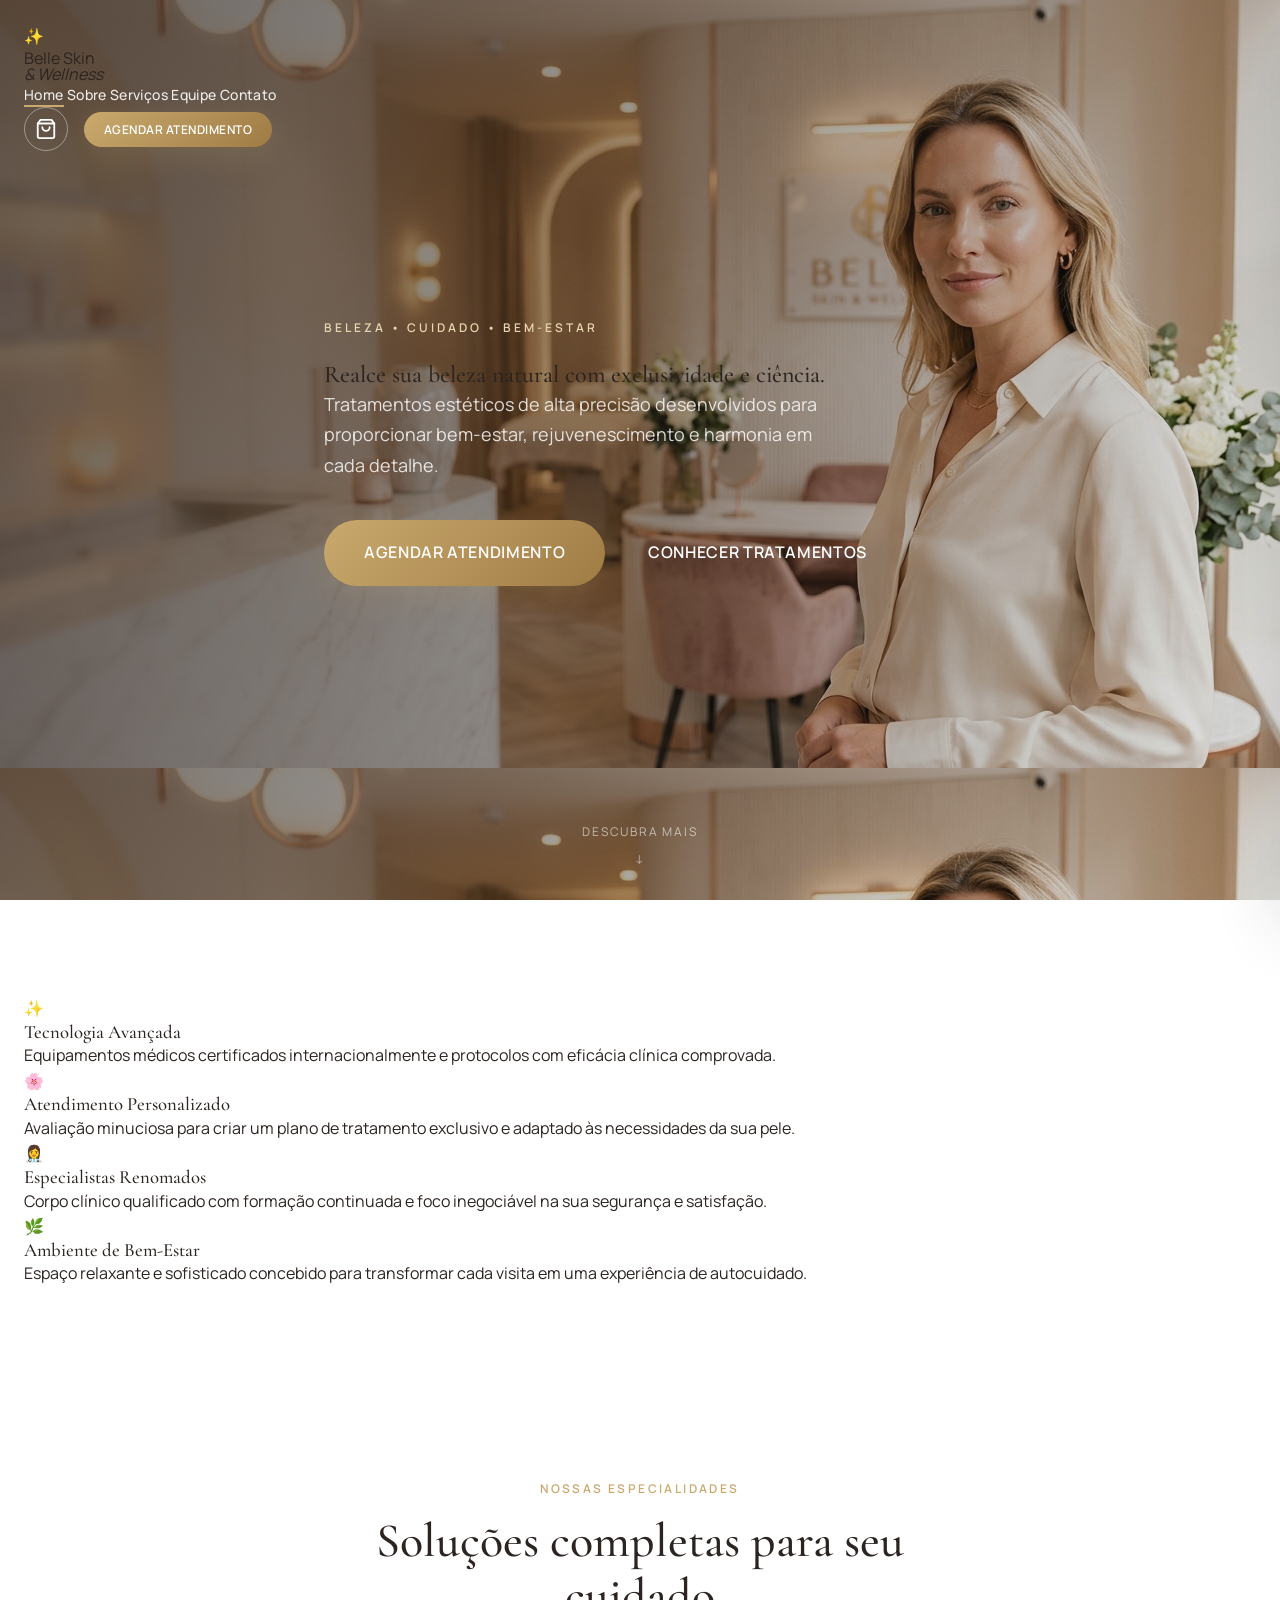
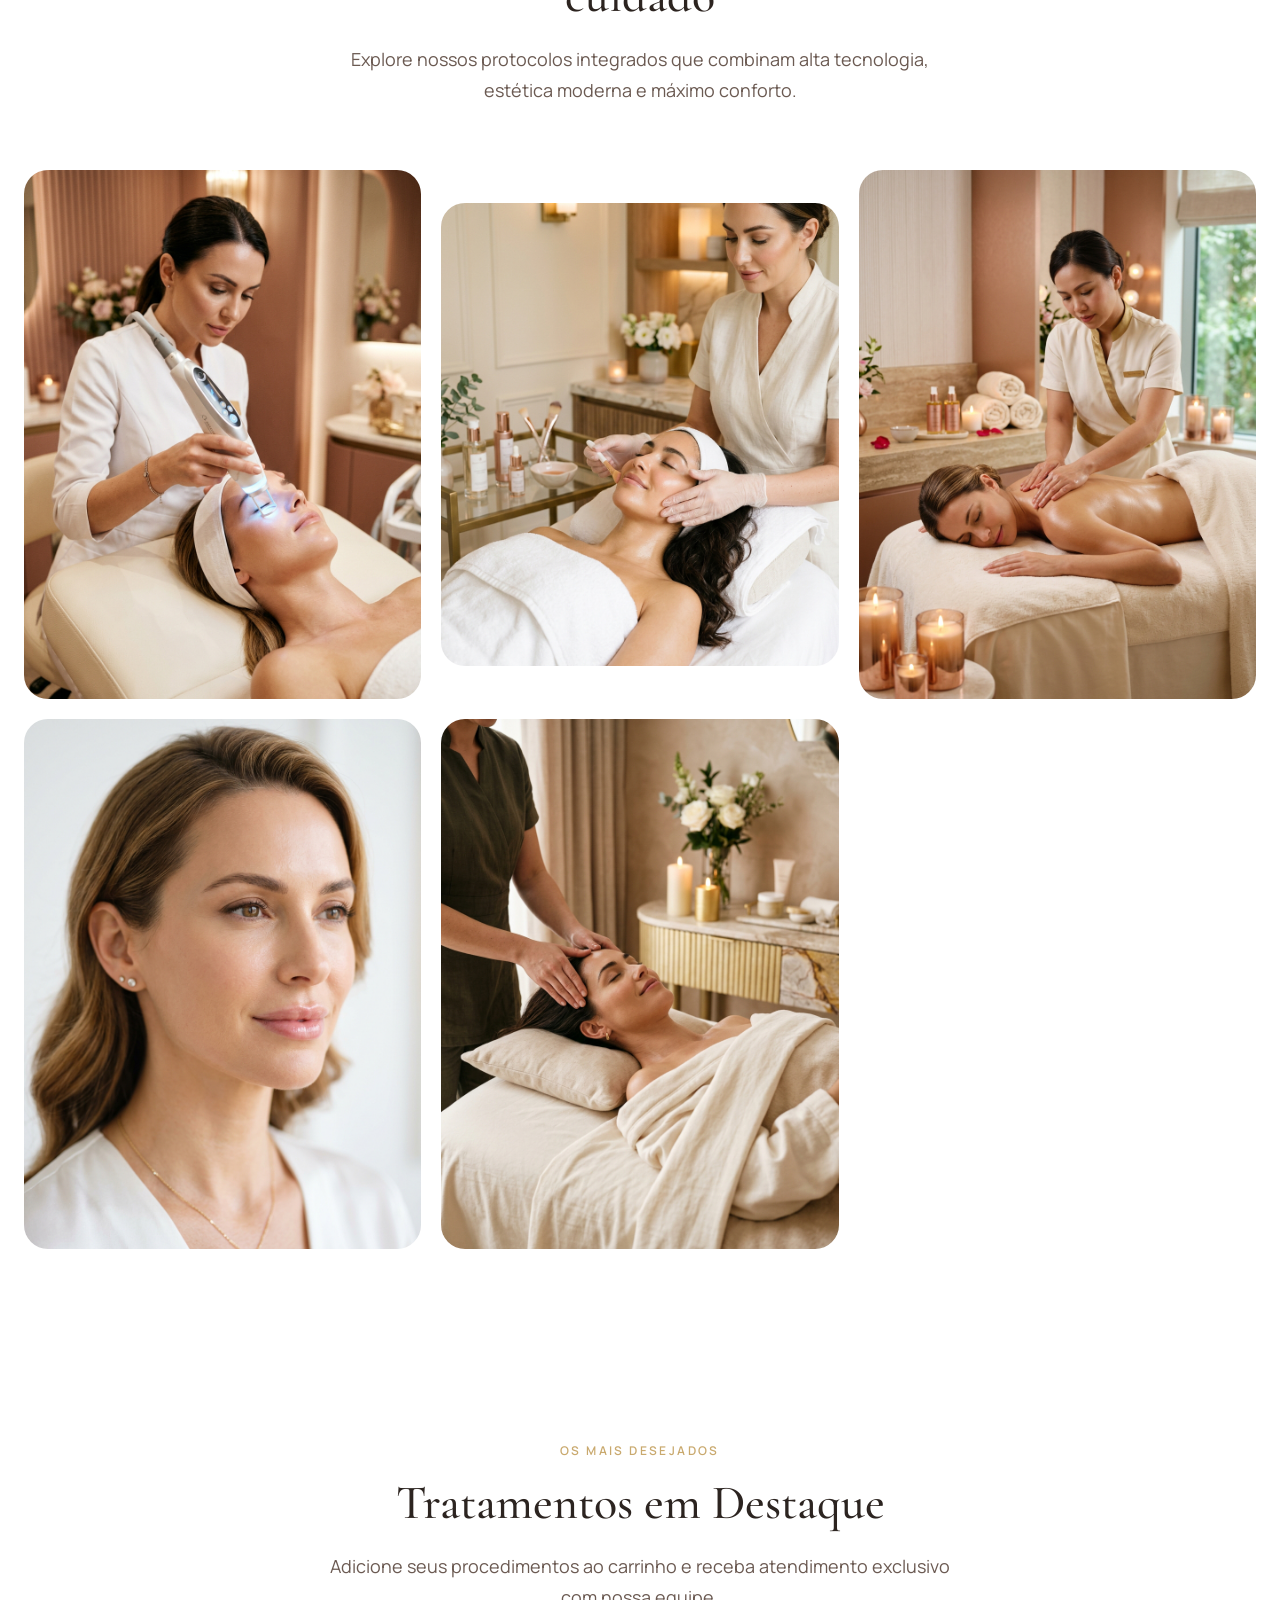
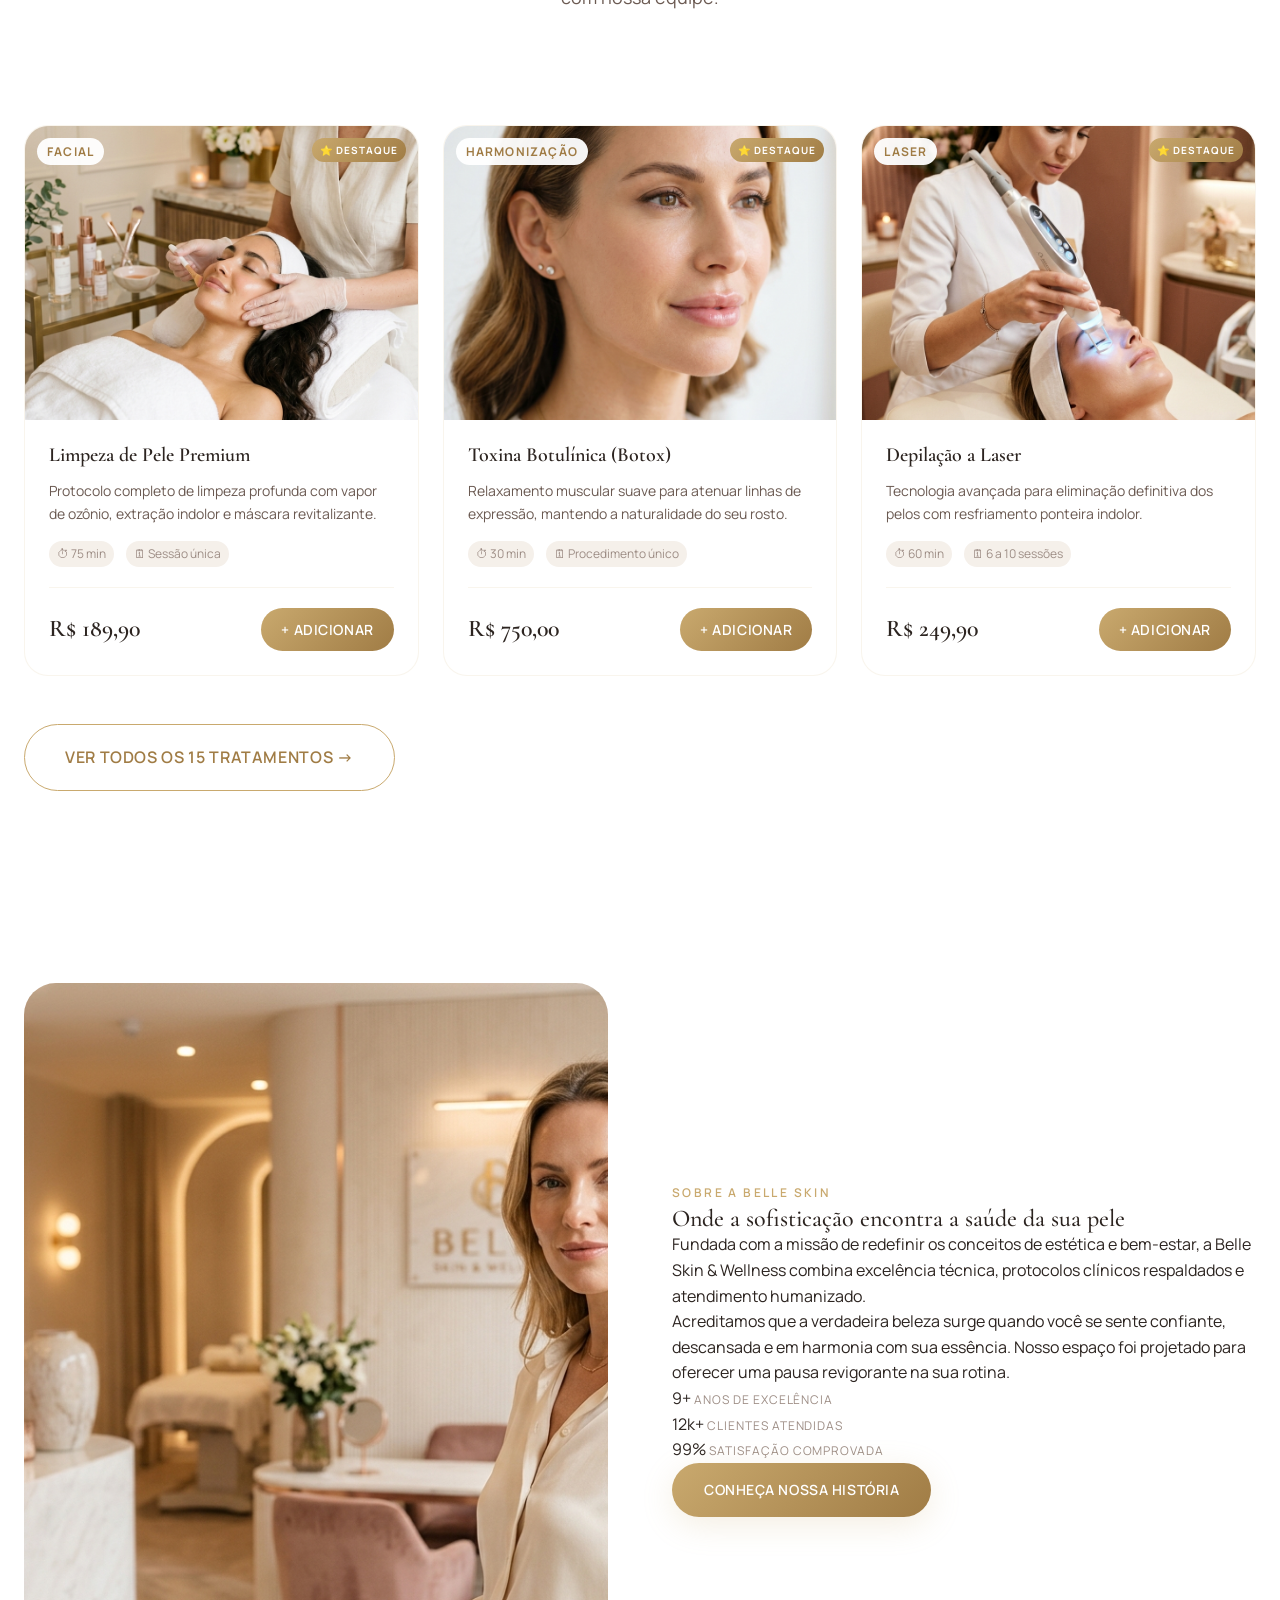
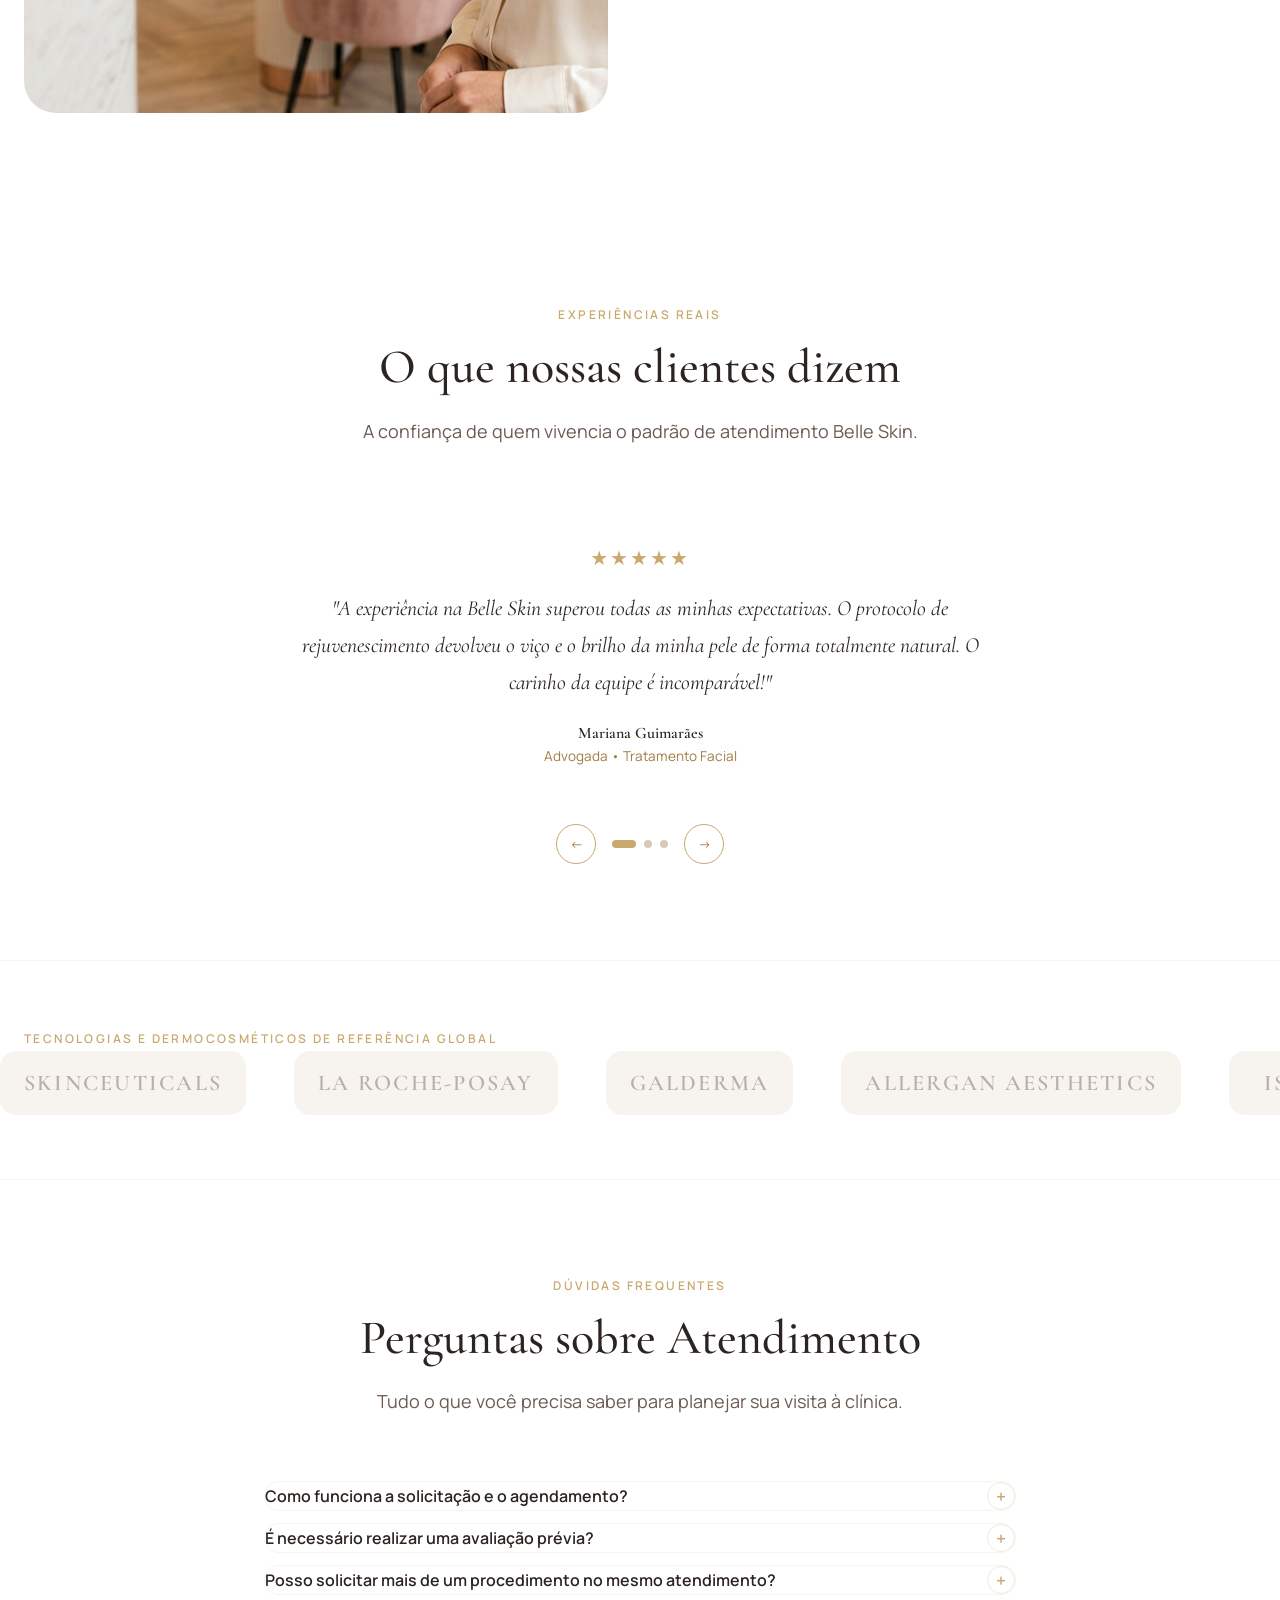
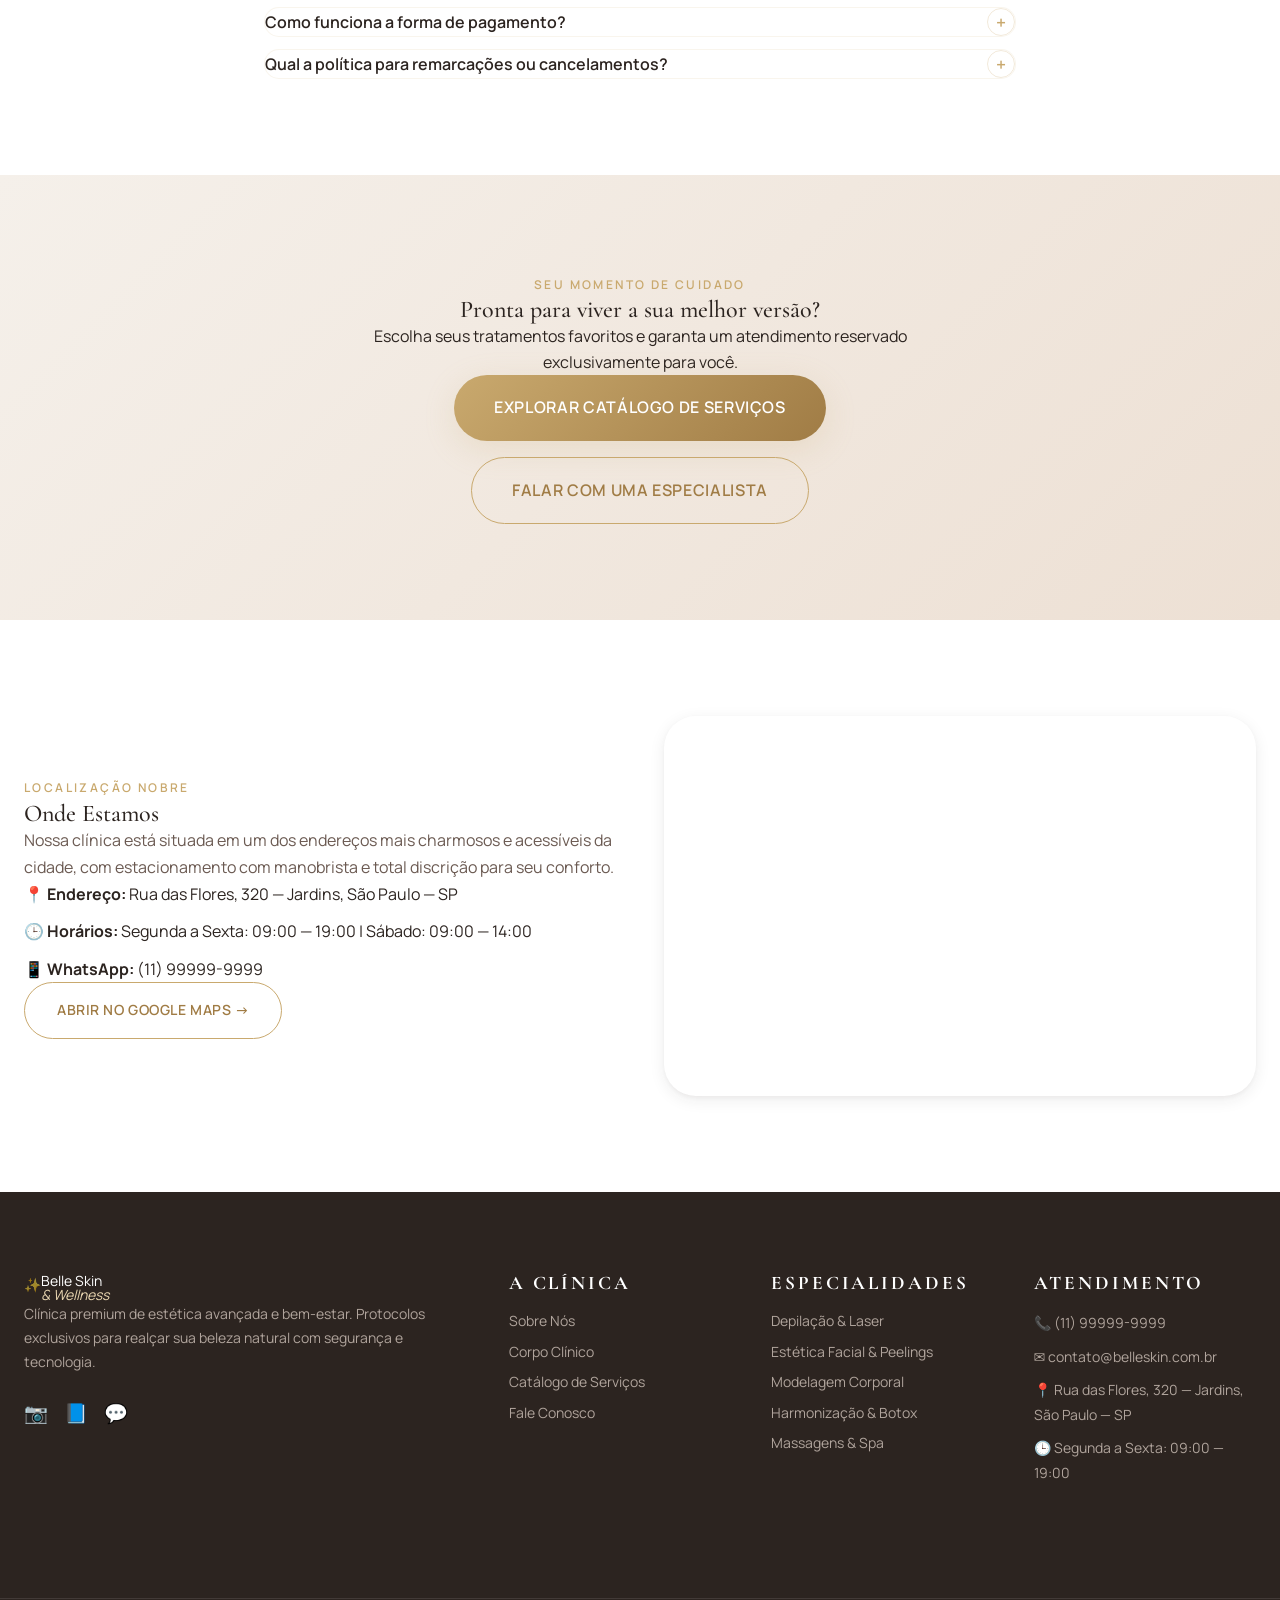
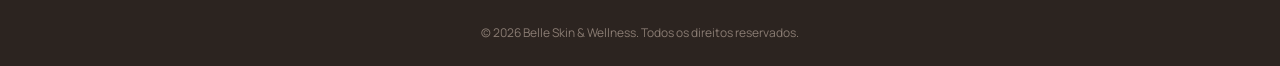
==== index.html @ c27ab97b "feat: initial commit - website institucional e catalogo clinica estetica" ====
<!DOCTYPE html>
<html lang="pt-BR">

<head>
  <meta charset="UTF-8">
  <meta name="viewport" content="width=device-width, initial-scale=1.0">
  <title>Belle Skin & Wellness — Clínica de Estética, Beleza e Bem-Estar</title>
  <meta name="description"
    content="Clínica de estética avançada, dermatologia e bem-estar. Tratamentos faciais, corporais, depilação a laser e harmonização com tecnologia e atendimento exclusivo.">
  <meta name="keywords"
    content="clínica de estética, botox, harmonização facial, depilação a laser, limpeza de pele, drenagem linfática, bem-estar, estética avançada">
  <meta name="robots" content="index, follow">

  <!-- Open Graph / Redes Sociais -->
  <meta property="og:type" content="website">
  <meta property="og:title" content="Belle Skin & Wellness — Clínica de Estética e Bem-Estar">
  <meta property="og:description"
    content="Realce sua beleza natural com tratamentos de alta tecnologia e atendimento personalizado.">
  <meta property="og:image" content="assets/images/hero-main.jpg">

  <!-- Google Fonts -->
  <link rel="preconnect" href="https://fonts.googleapis.com">
  <link rel="preconnect" href="https://fonts.gstatic.com" crossorigin>
  <link
    href="https://fonts.googleapis.com/css2?family=Cormorant+Garamond:ital,wght@0,400;0,500;0,600;0,700;1,400&family=Montserrat:wght@300;400;500;600;700&display=swap"
    rel="stylesheet">

  <!-- CSS -->
  <link rel="stylesheet" href="css/styles.css">
</head>

<body class="page-home">

  <!-- ── HEADER ─────────────────────────────────────────────── -->
  <header class="header" id="site-header">
    <div class="container header-container">
      <!-- Logo -->
      <a href="index.html" class="logo" aria-label="Belle Skin & Wellness - Home">
        <span class="logo-mark">✨</span>
        <span class="logo-text">Belle Skin <em>& Wellness</em></span>
      </a>

      <!-- Desktop Nav -->
      <nav class="desktop-nav" aria-label="Navegação Principal">
        <a href="index.html" class="nav-link active">Home</a>
        <a href="sobre.html" class="nav-link">Sobre</a>
        <a href="servicos.html" class="nav-link">Serviços</a>
        <a href="equipe.html" class="nav-link">Equipe</a>
        <a href="contato.html" class="nav-link">Contato</a>
      </nav>

      <!-- Header Actions -->
      <div class="header-actions">
        <!-- Carrinho -->
        <button class="cart-btn" id="btn-cart-toggle" aria-label="Abrir carrinho de compras">
          <svg class="cart-icon" width="22" height="22" viewBox="0 0 24 24" fill="none" stroke="currentColor"
            stroke-width="2" stroke-linecap="round" stroke-linejoin="round">
            <path d="M6 2L3 6v14a2 2 0 0 0 2 2h14a2 2 0 0 0 2-2V6l-3-4z"></path>
            <line x1="3" y1="6" x2="21" y2="6"></line>
            <path d="M16 10a4 4 0 0 1-8 0"></path>
          </svg>
          <span class="cart-count">0</span>
        </button>

        <!-- CTA Agendar -->
        <a href="servicos.html" class="btn btn-primary btn-sm header-cta">
          Agendar Atendimento
        </a>

        <!-- Hamburger Mobile -->
        <button class="menu-btn" aria-label="Abrir menu" aria-expanded="false">
          <span class="menu-btn-bar"></span>
          <span class="menu-btn-bar"></span>
          <span class="menu-btn-bar"></span>
        </button>
      </div>
    </div>
  </header>

  <!-- ── MENU MOBILE ────────────────────────────────────────── -->
  <div class="mobile-nav" id="mobile-nav" aria-hidden="true">
    <nav class="mobile-nav-links" aria-label="Menu Mobile">
      <a href="index.html" class="mobile-nav-link active">Home</a>
      <a href="sobre.html" class="mobile-nav-link">Sobre</a>
      <a href="servicos.html" class="mobile-nav-link">Serviços</a>
      <a href="equipe.html" class="mobile-nav-link">Equipe</a>
      <a href="contato.html" class="mobile-nav-link">Contato</a>
      <a href="servicos.html" class="btn btn-primary mobile-nav-cta">Agendar Atendimento</a>
    </nav>
    <div class="mobile-nav-footer">
      <p class="mobile-nav-phone" data-clinic-phone>(11) 98960-3385</p>
      <p class="mobile-nav-address" data-clinic-address>Rua das Flores, 320 — Jardins, SP</p>
    </div>
  </div>

  <!-- ── HERO SECTION ───────────────────────────────────────── -->
  <section class="hero" id="hero">
    <div class="hero-bg" style="background-image: url('assets/images/hero-main.jpg');"></div>
    <div class="hero-overlay"></div>
    <div class="container hero-content">
      <span class="text-eyebrow hero-eyebrow">BELEZA • CUIDADO • BEM-ESTAR</span>
      <h1 class="hero-title">Realce sua beleza natural com exclusividade e ciência.</h1>
      <p class="hero-desc">
        Tratamentos estéticos de alta precisão desenvolvidos para proporcionar bem-estar, rejuvenescimento e harmonia em
        cada detalhe.
      </p>
      <div class="hero-actions">
        <a href="servicos.html" class="btn btn-primary btn-lg">
          Agendar Atendimento
        </a>
        <a href="#categorias" class="btn btn-outline-white btn-lg">
          Conhecer Tratamentos
        </a>
      </div>
    </div>
    <div class="hero-scroll" role="button" aria-label="Rolar para próxima seção">
      <span class="hero-scroll-text">Descubra mais</span>
      <span class="hero-scroll-arrow">↓</span>
    </div>
  </section>

  <!-- ── DIFERENCIAIS / BENEFÍCIOS ──────────────────────────── -->
  <section class="section bg-cream" id="diferenciais">
    <div class="container">
      <div class="features-grid">
        <div class="feature-card reveal">
          <div class="feature-icon">✨</div>
          <h3 class="feature-title">Tecnologia Avançada</h3>
          <p class="feature-desc">Equipamentos médicos certificados internacionalmente e protocolos com eficácia clínica
            comprovada.</p>
        </div>
        <div class="feature-card reveal">
          <div class="feature-icon">🌸</div>
          <h3 class="feature-title">Atendimento Personalizado</h3>
          <p class="feature-desc">Avaliação minuciosa para criar um plano de tratamento exclusivo e adaptado às
            necessidades da sua pele.</p>
        </div>
        <div class="feature-card reveal">
          <div class="feature-icon">👩‍⚕️</div>
          <h3 class="feature-title">Especialistas Renomados</h3>
          <p class="feature-desc">Corpo clínico qualificado com formação continuada e foco inegociável na sua segurança
            e satisfação.</p>
        </div>
        <div class="feature-card reveal">
          <div class="feature-icon">🌿</div>
          <h3 class="feature-title">Ambiente de Bem-Estar</h3>
          <p class="feature-desc">Espaço relaxante e sofisticado concebido para transformar cada visita em uma
            experiência de autocuidado.</p>
        </div>
      </div>
    </div>
  </section>

  <!-- ── CATEGORIAS DE SERVIÇOS ─────────────────────────────── -->
  <section class="section" id="categorias">
    <div class="container">
      <div class="section-header reveal">
        <span class="text-eyebrow">Nossas Especialidades</span>
        <h2 class="section-title">Soluções completas para seu cuidado</h2>
        <div class="divider"></div>
        <p class="section-subtitle">
          Explore nossos protocolos integrados que combinam alta tecnologia, estética moderna e máximo conforto.
        </p>
      </div>

      <div class="categories-grid">
        <!-- Laser -->
        <article class="category-card reveal">
          <div class="category-card-img">
            <img src="assets/images/category-laser.jpg" alt="Tratamentos a Laser e Depilação" loading="lazy">
          </div>
          <div class="category-card-content">
            <span class="category-badge">Laser & Tecnologia</span>
            <h3 class="category-title">Laser & Fototerapia</h3>
            <p class="category-desc">Depilação a laser de alta performance e rejuvenescimento para todos os tipos de
              pele.</p>
            <a href="servicos.html" class="category-link">Ver tratamentos →</a>
          </div>
        </article>

        <!-- Facial -->
        <article class="category-card reveal">
          <div class="category-card-img">
            <img src="assets/images/category-facial.jpg" alt="Estética Facial e Skincare" loading="lazy">
          </div>
          <div class="category-card-content">
            <span class="category-badge">Rosto & Pele</span>
            <h3 class="category-title">Estética Facial</h3>
            <p class="category-desc">Limpeza de pele profunda, peelings químicos, microagulhamento e revitalização
              celular.</p>
            <a href="servicos.html" class="category-link">Ver tratamentos →</a>
          </div>
        </article>

        <!-- Corporal -->
        <article class="category-card reveal">
          <div class="category-card-img">
            <img src="assets/images/category-corporal.jpg" alt="Tratamentos Corporais e Drenagem" loading="lazy">
          </div>
          <div class="category-card-content">
            <span class="category-badge">Corpo & Silhueta</span>
            <h3 class="category-title">Estética Corporal</h3>
            <p class="category-desc">Protocolos para gordura localizada, celulite, flacidez e retenção com resultados
              visíveis.</p>
            <a href="servicos.html" class="category-link">Ver tratamentos →</a>
          </div>
        </article>

        <!-- Harmonização -->
        <article class="category-card reveal">
          <div class="category-card-img">
            <img src="assets/images/category-harmonizacao.jpg" alt="Harmonização Facial e Botox" loading="lazy">
          </div>
          <div class="category-card-content">
            <span class="category-badge">Harmonia & Rejuvenescimento</span>
            <h3 class="category-title">Harmonização Facial</h3>
            <p class="category-desc">Toxina botulínica, preenchimentos de alta precisão e bioestimuladores de colágeno.
            </p>
            <a href="servicos.html" class="category-link">Ver tratamentos →</a>
          </div>
        </article>

        <!-- Bem-Estar -->
        <article class="category-card reveal">
          <div class="category-card-img">
            <img src="assets/images/category-bemestar.jpg" alt="Massagens e Spa Relaxante" loading="lazy">
          </div>
          <div class="category-card-content">
            <span class="category-badge">Spa & Relaxamento</span>
            <h3 class="category-title">Bem-Estar & Massagens</h3>
            <p class="category-desc">Massagens relaxantes, drenagem linfática e experiências de spa para renovar as
              energias.</p>
            <a href="servicos.html" class="category-link">Ver tratamentos →</a>
          </div>
        </article>
      </div>
    </div>
  </section>

  <!-- ── SERVIÇOS EM DESTAQUE ───────────────────────────────── -->
  <section class="section bg-off-white" id="destaques">
    <div class="container">
      <div class="section-header reveal">
        <span class="text-eyebrow">Os Mais Desejados</span>
        <h2 class="section-title">Tratamentos em Destaque</h2>
        <div class="divider"></div>
        <p class="section-subtitle">
          Adicione seus procedimentos ao carrinho e receba atendimento exclusivo com nossa equipe.
        </p>
      </div>

      <div class="services-grid">
        <!-- Card 1 -->
        <article class="service-card reveal">
          <div class="service-card-img">
            <img src="assets/images/category-facial.jpg" alt="Limpeza de Pele Premium" loading="lazy">
            <span class="service-card-badge">Facial</span>
            <span class="service-card-featured">⭐ Destaque</span>
          </div>
          <div class="service-card-body">
            <h3 class="service-card-name">Limpeza de Pele Premium</h3>
            <p class="service-card-desc">Protocolo completo de limpeza profunda com vapor de ozônio, extração indolor e
              máscara revitalizante.</p>
            <div class="service-card-meta">
              <span class="meta-tag">⏱ 75 min</span>
              <span class="meta-tag">🗓 Sessão única</span>
            </div>
            <div class="service-card-footer">
              <div class="service-price">R$ 189,90</div>
              <button class="btn-add-cart" id="add-cart-3" onclick="handleAddToCart(3)">+ Adicionar</button>
            </div>
          </div>
        </article>

        <!-- Card 2 -->
        <article class="service-card reveal">
          <div class="service-card-img">
            <img src="assets/images/category-harmonizacao.jpg" alt="Toxina Botulínica (Botox)" loading="lazy">
            <span class="service-card-badge">Harmonização</span>
            <span class="service-card-featured">⭐ Destaque</span>
          </div>
          <div class="service-card-body">
            <h3 class="service-card-name">Toxina Botulínica (Botox)</h3>
            <p class="service-card-desc">Relaxamento muscular suave para atenuar linhas de expressão, mantendo a
              naturalidade do seu rosto.</p>
            <div class="service-card-meta">
              <span class="meta-tag">⏱ 30 min</span>
              <span class="meta-tag">🗓 Procedimento único</span>
            </div>
            <div class="service-card-footer">
              <div class="service-price">R$ 750,00</div>
              <button class="btn-add-cart" id="add-cart-10" onclick="handleAddToCart(10)">+ Adicionar</button>
            </div>
          </div>
        </article>

        <!-- Card 3 -->
        <article class="service-card reveal">
          <div class="service-card-img">
            <img src="assets/images/category-laser.jpg" alt="Depilação a Laser" loading="lazy">
            <span class="service-card-badge">Laser</span>
            <span class="service-card-featured">⭐ Destaque</span>
          </div>
          <div class="service-card-body">
            <h3 class="service-card-name">Depilação a Laser</h3>
            <p class="service-card-desc">Tecnologia avançada para eliminação definitiva dos pelos com resfriamento
              ponteira indolor.</p>
            <div class="service-card-meta">
              <span class="meta-tag">⏱ 60 min</span>
              <span class="meta-tag">🗓 6 a 10 sessões</span>
            </div>
            <div class="service-card-footer">
              <div class="service-price">R$ 249,90</div>
              <button class="btn-add-cart" id="add-cart-1" onclick="handleAddToCart(1)">+ Adicionar</button>
            </div>
          </div>
        </article>
      </div>

      <div class="text-center mt-12 reveal">
        <a href="servicos.html" class="btn btn-outline btn-lg">Ver Todos os 15 Tratamentos →</a>
      </div>
    </div>
  </section>

  <!-- ── SOBRE RESUMIDO ─────────────────────────────────────── -->
  <section class="section" id="sobre-preview">
    <div class="container">
      <div class="about-story">
        <div class="about-story-img reveal">
          <img src="assets/images/hero-main.jpg" alt="Clínica Belle Skin & Wellness" loading="lazy">
        </div>
        <div class="about-story-content reveal">
          <span class="text-eyebrow">Sobre a Belle Skin</span>
          <h2 class="section-title">Onde a sofisticação encontra a saúde da sua pele</h2>
          <div class="divider" style="margin-left: 0;"></div>
          <p>
            Fundada com a missão de redefinir os conceitos de estética e bem-estar, a Belle Skin & Wellness combina
            excelência técnica, protocolos clínicos respaldados e atendimento humanizado.
          </p>
          <p>
            Acreditamos que a verdadeira beleza surge quando você se sente confiante, descansada e em harmonia com sua
            essência. Nosso espaço foi projetado para oferecer uma pausa revigorante na sua rotina.
          </p>
          <div class="about-stats-grid mt-6">
            <div class="stat-card">
              <span class="stat-num">9+</span>
              <span class="stat-label">Anos de Excelência</span>
            </div>
            <div class="stat-card">
              <span class="stat-num">12k+</span>
              <span class="stat-label">Clientes Atendidas</span>
            </div>
            <div class="stat-card">
              <span class="stat-num">99%</span>
              <span class="stat-label">Satisfação Comprovada</span>
            </div>
          </div>
          <div class="mt-8">
            <a href="sobre.html" class="btn btn-primary">Conheça Nossa História</a>
          </div>
        </div>
      </div>
    </div>
  </section>

  <!-- ── DEPOIMENTOS (CAROUSEL) ─────────────────────────────── -->
  <section class="section bg-cream" id="depoimentos">
    <div class="container">
      <div class="section-header reveal">
        <span class="text-eyebrow">Experiências Reais</span>
        <h2 class="section-title">O que nossas clientes dizem</h2>
        <div class="divider"></div>
        <p class="section-subtitle">A confiança de quem vivencia o padrão de atendimento Belle Skin.</p>
      </div>

      <div class="testimonials-carousel reveal">
        <div class="testimonial-slides-wrapper" style="overflow: hidden; border-radius: var(--radius-xl);">
          <div class="testimonial-slides"
            style="display: flex; transition: transform 0.6s cubic-bezier(0.16, 1, 0.3, 1);">
            <!-- Slide 1 -->
            <div class="testimonial-slide"
              style="min-width: 100%; padding: var(--space-8); background: var(--color-white); box-sizing: border-box; text-align: center;">
              <div class="testimonial-stars"
                style="color: var(--color-gold); font-size: 1.25rem; margin-bottom: var(--space-4);">★★★★★</div>
              <p
                style="font-family: var(--font-display); font-size: 1.35rem; font-style: italic; color: var(--color-text-primary); line-height: 1.7; max-width: 680px; margin: 0 auto var(--space-6);">
                "A experiência na Belle Skin superou todas as minhas expectativas. O protocolo de rejuvenescimento
                devolveu o viço e o brilho da minha pele de forma totalmente natural. O carinho da equipe é
                incomparável!"
              </p>
              <h4 style="font-weight: 600; font-size: 1rem; color: var(--color-text-primary);">Mariana Guimarães</h4>
              <span style="font-size: 0.85rem; color: var(--color-gold-dark);">Advogada • Tratamento Facial</span>
            </div>

            <!-- Slide 2 -->
            <div class="testimonial-slide"
              style="min-width: 100%; padding: var(--space-8); background: var(--color-white); box-sizing: border-box; text-align: center;">
              <div class="testimonial-stars"
                style="color: var(--color-gold); font-size: 1.25rem; margin-bottom: var(--space-4);">★★★★★</div>
              <p
                style="font-family: var(--font-display); font-size: 1.35rem; font-style: italic; color: var(--color-text-primary); line-height: 1.7; max-width: 680px; margin: 0 auto var(--space-6);">
                "A depilação a laser não doeu absolutamente nada! A ponteira resfriada faz toda a diferença. Já na
                terceira sessão vi resultados incríveis. A clínica é um oásis no meio de São Paulo."
              </p>
              <h4 style="font-weight: 600; font-size: 1rem; color: var(--color-text-primary);">Fernanda Albuquerque</h4>
              <span style="font-size: 0.85rem; color: var(--color-gold-dark);">Empresária • Depilação a Laser</span>
            </div>

            <!-- Slide 3 -->
            <div class="testimonial-slide"
              style="min-width: 100%; padding: var(--space-8); background: var(--color-white); box-sizing: border-box; text-align: center;">
              <div class="testimonial-stars"
                style="color: var(--color-gold); font-size: 1.25rem; margin-bottom: var(--space-4);">★★★★★</div>
              <p
                style="font-family: var(--font-display); font-size: 1.35rem; font-style: italic; color: var(--color-text-primary); line-height: 1.7; max-width: 680px; margin: 0 auto var(--space-6);">
                "Fiz a harmonização com Botox e fiquei encantada com a sutileza do resultado. Rosto descansado, elegante
                e sem rigidez. Profissionais impecáveis do início ao fim!"
              </p>
              <h4 style="font-weight: 600; font-size: 1rem; color: var(--color-text-primary);">Camila Prado Silveira
              </h4>
              <span style="font-size: 0.85rem; color: var(--color-gold-dark);">Arquiteta • Harmonização Facial</span>
            </div>
          </div>
        </div>

        <div
          style="display: flex; align-items: center; justify-content: center; gap: var(--space-4); margin-top: var(--space-6);">
          <button class="testimonial-prev btn-outline"
            style="width: 40px; height: 40px; border-radius: 50%; padding: 0; display: flex; align-items: center; justify-content: center;"
            aria-label="Depoimento anterior">←</button>
          <div class="testimonial-dots" style="display: flex; gap: 8px;"></div>
          <button class="testimonial-next btn-outline"
            style="width: 40px; height: 40px; border-radius: 50%; padding: 0; display: flex; align-items: center; justify-content: center;"
            aria-label="Próximo depoimento">→</button>
        </div>
      </div>
    </div>
  </section>

  <!-- ── MARCAS TICKER ──────────────────────────────────────── -->
  <section class="section-sm"
    style="background: var(--color-white); border-top: 1px solid var(--color-border-light); border-bottom: 1px solid var(--color-border-light); overflow: hidden;">
    <div class="container text-center mb-6">
      <span class="text-eyebrow" style="font-size: 0.75rem;">Tecnologias e Dermocosméticos de Referência Global</span>
    </div>
    <div class="brands-marquee" style="overflow: hidden; width: 100%; position: relative;">
      <div class="brands-track"
        style="display: flex; gap: var(--space-12); align-items: center; width: max-content; animation: marquee 25s linear infinite;">
        <span class="brand-item"
          style="font-family: var(--font-display); font-size: 1.4rem; color: var(--color-text-muted); font-weight: 600; letter-spacing: 0.1em; opacity: 0.7;">SKINCEUTICALS</span>
        <span class="brand-item"
          style="font-family: var(--font-display); font-size: 1.4rem; color: var(--color-text-muted); font-weight: 600; letter-spacing: 0.1em; opacity: 0.7;">LA
          ROCHE-POSAY</span>
        <span class="brand-item"
          style="font-family: var(--font-display); font-size: 1.4rem; color: var(--color-text-muted); font-weight: 600; letter-spacing: 0.1em; opacity: 0.7;">GALDERMA</span>
        <span class="brand-item"
          style="font-family: var(--font-display); font-size: 1.4rem; color: var(--color-text-muted); font-weight: 600; letter-spacing: 0.1em; opacity: 0.7;">ALLERGAN
          AESTHETICS</span>
        <span class="brand-item"
          style="font-family: var(--font-display); font-size: 1.4rem; color: var(--color-text-muted); font-weight: 600; letter-spacing: 0.1em; opacity: 0.7;">ISDIN</span>
        <span class="brand-item"
          style="font-family: var(--font-display); font-size: 1.4rem; color: var(--color-text-muted); font-weight: 600; letter-spacing: 0.1em; opacity: 0.7;">SESDERMA</span>
      </div>
    </div>
  </section>

  <!-- ── FAQ SECTION ────────────────────────────────────────── -->
  <section class="section" id="faq">
    <div class="container" style="max-width: 800px;">
      <div class="section-header reveal">
        <span class="text-eyebrow">Dúvidas Frequentes</span>
        <h2 class="section-title">Perguntas sobre Atendimento</h2>
        <div class="divider"></div>
        <p class="section-subtitle">Tudo o que você precisa saber para planejar sua visita à clínica.</p>
      </div>

      <div class="faq-list">
        <!-- FAQ 1 -->
        <div class="faq-item reveal">
          <button class="faq-question">
            <span>Como funciona a solicitação e o agendamento?</span>
            <span class="faq-icon">+</span>
          </button>
          <div class="faq-answer">
            <p>Você pode navegar pelo catálogo de serviços, adicionar os procedimentos desejados ao carrinho e finalizar
              informando seus dados e preferência de horário. Ao confirmar, seu pedido estruturado é enviado diretamente
              ao nosso WhatsApp oficial para validação rápida de data e horário com nossa concierge.</p>
          </div>
        </div>

        <!-- FAQ 2 -->
        <div class="faq-item reveal">
          <button class="faq-question">
            <span>É necessário realizar uma avaliação prévia?</span>
            <span class="faq-icon">+</span>
          </button>
          <div class="faq-answer">
            <p>Sim! Para procedimentos como Harmonização, Bioestimuladores e Peelings Químicos, nossa equipe realiza uma
              anamnese detalhada no início da sessão para garantir a segurança e o resultado perfeito para seu tipo de
              pele.</p>
          </div>
        </div>

        <!-- FAQ 3 -->
        <div class="faq-item reveal">
          <button class="faq-question">
            <span>Posso solicitar mais de um procedimento no mesmo atendimento?</span>
            <span class="faq-icon">+</span>
          </button>
          <div class="faq-answer">
            <p>Com certeza! Nosso sistema permite adicionar múltiplos serviços ao carrinho (por exemplo: Limpeza de Pele
              + Drenagem Linfática). Nossa equipe otimiza sua agenda para realizar os tratamentos em sequência,
              garantindo o melhor aproveitamento do seu tempo.</p>
          </div>
        </div>

        <!-- FAQ 4 -->
        <div class="faq-item reveal">
          <button class="faq-question">
            <span>Como funciona a forma de pagamento?</span>
            <span class="faq-icon">+</span>
          </button>
          <div class="faq-answer">
            <p>O site funciona como catálogo e solicitação de atendimento — não realizamos cobrança online no momento do
              pedido. As formas de pagamento (Pix, cartões de crédito em até 10x sem juros ou débito) são combinadas
              diretamente no fechamento ou na clínica no dia do procedimento.</p>
          </div>
        </div>

        <!-- FAQ 5 -->
        <div class="faq-item reveal">
          <button class="faq-question">
            <span>Qual a política para remarcações ou cancelamentos?</span>
            <span class="faq-icon">+</span>
          </button>
          <div class="faq-answer">
            <p>Solicitamos a gentileza de nos avisar com pelo menos 24 horas de antecedência pelo WhatsApp caso
              necessite reagendar seu horário, permitindo que a agenda seja reorganizada para outras clientes.</p>
          </div>
        </div>
      </div>
    </div>
  </section>

  <!-- ── CTA FINAL ──────────────────────────────────────────── -->
  <section class="section"
    style="background: linear-gradient(135deg, var(--color-cream) 0%, var(--color-nude) 100%); text-align: center;">
    <div class="container" style="max-width: 700px;">
      <span class="text-eyebrow">Seu Momento de Cuidado</span>
      <h2 class="section-title mt-3">Pronta para viver a sua melhor versão?</h2>
      <p class="section-subtitle mt-4 mb-8">
        Escolha seus tratamentos favoritos e garanta um atendimento reservado exclusivamente para você.
      </p>
      <div style="display: flex; gap: var(--space-4); justify-content: center; flex-wrap: wrap;">
        <a href="servicos.html" class="btn btn-primary btn-lg">Explorar Catálogo de Serviços</a>
        <a href="contato.html" class="btn btn-outline btn-lg">Falar com uma Especialista</a>
      </div>
    </div>
  </section>

  <!-- ── MAPA & LOCALIZAÇÃO ─────────────────────────────────── -->
  <section class="section bg-white" id="localizacao">
    <div class="container">
      <div style="display: grid; grid-template-columns: 1fr 1fr; gap: var(--space-12); align-items: center;">
        <div class="reveal">
          <span class="text-eyebrow">Localização Nobre</span>
          <h2 class="section-title">Onde Estamos</h2>
          <div class="divider" style="margin-left: 0;"></div>
          <p class="mt-4" style="color: var(--color-text-secondary); line-height: 1.7;">
            Nossa clínica está situada em um dos endereços mais charmosos e acessíveis da cidade, com estacionamento com
            manobrista e total discrição para seu conforto.
          </p>
          <div class="mt-6" style="display: flex; flex-direction: column; gap: var(--space-3);">
            <p><strong>📍 Endereço:</strong> <span data-clinic-address>Rua das Flores, 320 — Jardins, São Paulo -
                SP</span></p>
            <p><strong>🕒 Horários:</strong> <span data-clinic-hours-week>Segunda a Sexta: 09:00 — 19:00</span> | <span
                data-clinic-hours-sat>Sábado: 09:00 — 14:00</span></p>
            <p><strong>📱 WhatsApp:</strong> <span data-clinic-phone>(11) 99999-9999</span></p>
          </div>
          <div class="mt-6">
            <a href="https://maps.google.com" target="_blank" rel="noopener noreferrer" class="btn btn-outline">Abrir no
              Google Maps →</a>
          </div>
        </div>
        <div class="reveal"
          style="border-radius: var(--radius-xl); overflow: hidden; height: 380px; box-shadow: var(--shadow-md);">
          <iframe
            src="https://www.google.com/maps/embed?pb=!1m18!1m12!1m3!1d3657.197587022992!2d-46.6668278!3d-23.5613467!2m3!1f0!2f0!3f0!3m2!1i1024!2i768!4f13.1!3m3!1m2!1s0x94ce59c8da0aa315%3A0xd59f9431f2c9776a!2sAv.%20Paulista%20-%20Bela%20Vista%2C%20S%C3%A3o%20Paulo%20-%20SP!5e0!3m2!1spt-BR!2sbr!4v1680000000000!5m2!1spt-BR!2sbr"
            width="100%" height="100%" style="border:0;" allowfullscreen="" loading="lazy"
            referrerpolicy="no-referrer-when-downgrade" title="Localização da Clínica">
          </iframe>
        </div>
      </div>
    </div>
  </section>

  <!-- ── FOOTER ─────────────────────────────────────────────── -->
  <footer class="footer">
    <div class="container footer-grid">
      <!-- Coluna 1: Info da Clínica -->
      <div class="footer-col">
        <a href="index.html" class="logo mb-4" style="display: inline-flex;">
          <span class="logo-mark">✨</span>
          <span class="logo-text" style="color: white;">Belle Skin <em style="color: var(--color-gold-light);">&
              Wellness</em></span>
        </a>
        <p style="font-size: var(--text-sm); color: #b0a49c; line-height: 1.7; margin-bottom: var(--space-6);">
          Clínica premium de estética avançada e bem-estar. Protocolos exclusivos para realçar sua beleza natural com
          segurança e tecnologia.
        </p>
        <div class="footer-social" style="display: flex; gap: var(--space-4);">
          <a href="#" data-instagram-link aria-label="Instagram"
            style="color: var(--color-gold-light); font-size: 1.2rem;">📷</a>
          <a href="#" data-facebook-link aria-label="Facebook"
            style="color: var(--color-gold-light); font-size: 1.2rem;">📘</a>
          <a href="#" data-whatsapp-link aria-label="WhatsApp"
            style="color: var(--color-gold-light); font-size: 1.2rem;">💬</a>
        </div>
      </div>

      <!-- Coluna 2: Navegação -->
      <div class="footer-col">
        <h4 style="color: white; font-family: var(--font-display); font-size: 1.2rem; margin-bottom: var(--space-4);">A
          Clínica</h4>
        <ul
          style="list-style: none; display: flex; flex-direction: column; gap: var(--space-2); font-size: var(--text-sm);">
          <li><a href="sobre.html" style="color: #b0a49c; transition: color 0.3s;">Sobre Nós</a></li>
          <li><a href="equipe.html" style="color: #b0a49c; transition: color 0.3s;">Corpo Clínico</a></li>
          <li><a href="servicos.html" style="color: #b0a49c; transition: color 0.3s;">Catálogo de Serviços</a></li>
          <li><a href="contato.html" style="color: #b0a49c; transition: color 0.3s;">Fale Conosco</a></li>
        </ul>
      </div>

      <!-- Coluna 3: Especialidades -->
      <div class="footer-col">
        <h4 style="color: white; font-family: var(--font-display); font-size: 1.2rem; margin-bottom: var(--space-4);">
          Especialidades</h4>
        <ul
          style="list-style: none; display: flex; flex-direction: column; gap: var(--space-2); font-size: var(--text-sm);">
          <li><a href="servicos.html" style="color: #b0a49c;">Depilação & Laser</a></li>
          <li><a href="servicos.html" style="color: #b0a49c;">Estética Facial & Peelings</a></li>
          <li><a href="servicos.html" style="color: #b0a49c;">Modelagem Corporal</a></li>
          <li><a href="servicos.html" style="color: #b0a49c;">Harmonização & Botox</a></li>
          <li><a href="servicos.html" style="color: #b0a49c;">Massagens & Spa</a></li>
        </ul>
      </div>

      <!-- Coluna 4: Atendimento -->
      <div class="footer-col">
        <h4 style="color: white; font-family: var(--font-display); font-size: 1.2rem; margin-bottom: var(--space-4);">
          Atendimento</h4>
        <div
          style="font-size: var(--text-sm); color: #b0a49c; line-height: 1.8; display: flex; flex-direction: column; gap: var(--space-2);">
          <p>📞 <span data-clinic-phone>(11) 99999-9999</span></p>
          <p>✉️ <span data-clinic-email>contato@belleskin.com.br</span></p>
          <p>📍 <span data-clinic-address>Rua das Flores, 320 — Jardins, SP</span></p>
          <p>🕒 <span data-clinic-hours-week>Seg - Sex: 09:00 - 19:00</span></p>
        </div>
      </div>
    </div>

    <!-- Copyright -->
    <div
      style="border-top: 1px solid rgba(255,255,255,0.1); padding: var(--space-6) 0; margin-top: var(--space-12); text-align: center; font-size: var(--text-xs); color: #8a7c73;">
      <div class="container">
        <p data-copyright>© 2026 Belle Skin & Wellness. Todos os direitos reservados.</p>
      </div>
    </div>
  </footer>

  <!-- ── CART DRAWER ────────────────────────────────────────── -->
  <div class="cart-overlay" id="cart-overlay" aria-hidden="true"></div>
  <aside class="cart-drawer" id="cart-drawer" aria-label="Carrinho de Serviços" role="dialog">
    <div class="cart-header">
      <h2>Seu Atendimento</h2>
      <button class="cart-close" id="cart-close" aria-label="Fechar carrinho">✕</button>
    </div>
    <div class="cart-body" id="cart-body">
      <!-- Injetado por cart.js -->
    </div>
    <div class="cart-footer" id="cart-footer">
      <div class="cart-subtotal">
        <span class="label">Total Previsto:</span>
        <span class="value" id="cart-total">R$ 0,00</span>
      </div>
      <div class="cart-footer-btns">
        <button class="btn btn-primary btn-full" id="btn-checkout">Finalizar Solicitação</button>
        <button class="btn-clear" id="btn-clear-cart">Limpar carrinho</button>
      </div>
    </div>
  </aside>

  <!-- ── CHECKOUT MODAL ─────────────────────────────────────── -->
  <div class="modal-overlay" id="checkout-modal-overlay" aria-hidden="true" role="dialog">
    <div class="modal">
      <div class="modal-header">
        <h2>Finalizar Solicitação</h2>
        <button class="cart-close" id="checkout-modal-close" aria-label="Fechar modal">✕</button>
      </div>
      <div class="modal-body">
        <!-- ETAPA 1: Resumo + Formulário de Dados -->
        <div class="checkout-step active" id="checkout-step-1">
          <!-- Resumo -->
          <div class="order-summary">
            <h3>Resumo dos Procedimentos</h3>
            <div class="summary-items" id="checkout-summary-items">
              <!-- Injetado por checkout.js -->
            </div>
            <div class="summary-total">
              <span class="label">Total do Atendimento:</span>
              <span class="total-value" id="checkout-summary-total">R$ 0,00</span>
            </div>
          </div>

          <!-- Formulário -->
          <form id="checkout-form" novalidate>
            <h3 class="form-section-title">Seus Dados Pessoais</h3>
            <div class="form-grid">
              <div class="form-row">
                <div class="form-group">
                  <label for="cust-name">Nome Completo *</label>
                  <input type="text" id="cust-name" placeholder="Ex: Maria Silva" required>
                  <span class="field-error"></span>
                </div>
                <div class="form-group">
                  <label for="cust-age">Idade *</label>
                  <input type="number" id="cust-age" placeholder="Ex: 32" min="12" max="120" required>
                  <span class="field-error"></span>
                </div>
              </div>

              <div class="form-row">
                <div class="form-group">
                  <label for="cust-phone">WhatsApp / Telefone *</label>
                  <input type="tel" id="cust-phone" placeholder="(11) 99999-9999" required>
                  <span class="field-error"></span>
                </div>
                <div class="form-group">
                  <label for="cust-email">E-mail *</label>
                  <input type="email" id="cust-email" placeholder="maria@email.com" required>
                  <span class="field-error"></span>
                </div>
              </div>

              <h3 class="form-section-title mt-4">Endereço</h3>
              <div class="form-row">
                <div class="form-group">
                  <label for="cust-cep">CEP * <small style="font-weight: normal; color: var(--color-gold-dark);">(Busca
                      automática)</small></label>
                  <input type="text" id="cust-cep" placeholder="00000-000" maxlength="9" required>
                  <span class="field-error"></span>
                </div>
                <div class="form-group">
                  <label for="cust-street">Rua / Logradouro *</label>
                  <input type="text" id="cust-street" placeholder="Rua..." required>
                  <span class="field-error"></span>
                </div>
              </div>

              <div class="form-row-3">
                <div class="form-group">
                  <label for="cust-number">Número *</label>
                  <input type="text" id="cust-number" placeholder="100" required>
                  <span class="field-error"></span>
                </div>
                <div class="form-group">
                  <label for="cust-complement">Complemento</label>
                  <input type="text" id="cust-complement" placeholder="Apto 42, Bloco B">
                </div>
                <div class="form-group">
                  <label for="cust-neighborhood">Bairro *</label>
                  <input type="text" id="cust-neighborhood" placeholder="Bairro" required>
                  <span class="field-error"></span>
                </div>
              </div>

              <div class="form-row">
                <div class="form-group">
                  <label for="cust-city">Cidade *</label>
                  <input type="text" id="cust-city" placeholder="São Paulo" required>
                  <span class="field-error"></span>
                </div>
                <div class="form-group">
                  <label for="cust-state">Estado (UF) *</label>
                  <input type="text" id="cust-state" placeholder="SP" maxlength="2" required>
                  <span class="field-error"></span>
                </div>
              </div>

              <h3 class="form-section-title mt-4">Preferência de Atendimento</h3>
              <div class="form-group">
                <label for="cust-time-preference">Horário Preferido para Contato / Sessão *</label>
                <select id="cust-time-preference">
                  <option value="Manhã (09:00 às 12:00)">Manhã (09:00 às 12:00)</option>
                  <option value="Tarde (13:00 às 17:00)" selected>Tarde (13:00 às 17:00)</option>
                  <option value="Noite (17:00 às 19:00)">Noite (17:00 às 19:00)</option>
                  <option value="Não tenho preferência">Não tenho preferência</option>
                </select>
              </div>
            </div>
          </form>

          <div class="modal-footer">
            <button class="btn btn-outline" onclick="closeCheckoutModal()">Continuar Escolhendo</button>
            <button class="btn btn-primary" id="btn-next-confirm">Avançar para Confirmação →</button>
          </div>
        </div>

        <!-- ETAPA 2: Confirmação e Redirecionamento -->
        <div class="checkout-step" id="checkout-step-2">
          <div class="confirmation-content">
            <div class="confirmation-icon">💖</div>
            <h3>Tudo pronto para seu agendamento!</h3>
            <p>
              Seu pedido foi estruturado com carinho. Ao continuar, você será direcionada para o WhatsApp da clínica com
              todos os dados preenchidos para validação de data e horário com nossa concierge.
            </p>
            <div style="display: flex; gap: var(--space-4); justify-content: center;">
              <button class="btn btn-outline" id="btn-back-to-form">← Voltar e Editar</button>
              <button class="btn btn-primary" id="btn-submit-whatsapp"
                style="background: #1a6b4a; border-color: #1a6b4a;">
                💬 Enviar pelo WhatsApp
              </button>
            </div>
          </div>
        </div>
      </div>
    </div>
  </div>

  <!-- ── TOAST CONTAINER ────────────────────────────────────── -->
  <div class="toast-container" id="toast-container"></div>

  <!-- ── BACK TO TOP ────────────────────────────────────────── -->
  <button id="back-to-top" aria-label="Voltar ao topo da página">↑</button>

  <!-- ── SCRIPTS ────────────────────────────────────────────── -->
  <script src="js/config.js"></script>
  <script src="js/services-data.js"></script>
  <script src="js/whatsapp.js"></script>
  <script src="js/cart.js"></script>
  <script src="js/checkout.js"></script>
  <script src="js/main.js"></script>
</body>

</html>
---- css/styles.css ----
/* ============================================================
   BELLE SKIN & WELLNESS — DESIGN SYSTEM + ESTILOS GLOBAIS
   ============================================================ */

/* ── GOOGLE FONTS ──────────────────────────────────────────── */
@import url('https://fonts.googleapis.com/css2?family=Cormorant+Garamond:ital,wght@0,300;0,400;0,500;0,600;0,700;1,300;1,400;1,500&family=Manrope:wght@300;400;500;600;700&display=swap');

/* ── CSS VARIABLES — DESIGN TOKENS ──────────────────────────── */
:root {
  /* Cores primárias */
  --color-white:       #FFFFFF;
  --color-off-white:   #FAF9F7;
  --color-cream:       #F5F0EA;
  --color-nude:        #EDE0D4;
  --color-beige:       #D9C9B8;
  --color-rose:        #E8C5BF;
  --color-rose-deep:   #C8948A;
  --color-gold:        #C9A96E;
  --color-gold-light:  #E8D5B0;
  --color-gold-dark:   #A07C45;

  /* Tons de texto */
  --color-text-primary:   #2C2420;
  --color-text-secondary: #6B5A52;
  --color-text-muted:     #9D8D85;
  --color-text-light:     #BFB0A8;

  /* Fundos de seção */
  --color-bg-primary:   #FFFFFF;
  --color-bg-secondary: #FAF9F7;
  --color-bg-cream:     #F5F0EA;
  --color-bg-nude:      #EDE0D4;

  /* Bordas */
  --color-border:       rgba(201, 169, 110, 0.25);
  --color-border-light: rgba(201, 169, 110, 0.12);

  /* Tipografia */
  --font-display: 'Cormorant Garamond', Georgia, serif;
  --font-body:    'Manrope', system-ui, sans-serif;

  /* Tamanhos de fonte */
  --text-xs:   0.75rem;    /* 12px */
  --text-sm:   0.875rem;   /* 14px */
  --text-base: 1rem;       /* 16px */
  --text-lg:   1.125rem;   /* 18px */
  --text-xl:   1.25rem;    /* 20px */
  --text-2xl:  1.5rem;     /* 24px */
  --text-3xl:  1.875rem;   /* 30px */
  --text-4xl:  2.25rem;    /* 36px */
  --text-5xl:  3rem;       /* 48px */
  --text-6xl:  3.75rem;    /* 60px */
  --text-7xl:  4.5rem;     /* 72px */

  /* Espaçamentos */
  --space-1:  0.25rem;
  --space-2:  0.5rem;
  --space-3:  0.75rem;
  --space-4:  1rem;
  --space-5:  1.25rem;
  --space-6:  1.5rem;
  --space-8:  2rem;
  --space-10: 2.5rem;
  --space-12: 3rem;
  --space-16: 4rem;
  --space-20: 5rem;
  --space-24: 6rem;
  --space-32: 8rem;

  /* Border radius */
  --radius-sm:   0.5rem;
  --radius-md:   1rem;
  --radius-lg:   1.5rem;
  --radius-xl:   2rem;
  --radius-full: 9999px;

  /* Sombras */
  --shadow-sm:   0 1px 3px rgba(44, 36, 32, 0.06), 0 1px 2px rgba(44, 36, 32, 0.04);
  --shadow-md:   0 4px 16px rgba(44, 36, 32, 0.08), 0 2px 4px rgba(44, 36, 32, 0.04);
  --shadow-lg:   0 16px 48px rgba(44, 36, 32, 0.12), 0 4px 8px rgba(44, 36, 32, 0.06);
  --shadow-xl:   0 24px 64px rgba(44, 36, 32, 0.16);
  --shadow-gold: 0 8px 32px rgba(201, 169, 110, 0.2);

  /* Transições */
  --transition-fast:   150ms cubic-bezier(0.4, 0, 0.2, 1);
  --transition-base:   300ms cubic-bezier(0.4, 0, 0.2, 1);
  --transition-slow:   500ms cubic-bezier(0.4, 0, 0.2, 1);
  --transition-spring: 400ms cubic-bezier(0.34, 1.56, 0.64, 1);

  /* Z-index */
  --z-header:  100;
  --z-overlay: 200;
  --z-drawer:  300;
  --z-modal:   400;
  --z-toast:   500;
}

/* ── RESET & BASE ────────────────────────────────────────────── */
*, *::before, *::after {
  box-sizing: border-box;
  margin: 0;
  padding: 0;
}

html {
  scroll-behavior: smooth;
  font-size: 16px;
  -webkit-text-size-adjust: 100%;
}

body {
  font-family: var(--font-body);
  font-size: var(--text-base);
  line-height: 1.6;
  color: var(--color-text-primary);
  background-color: var(--color-bg-primary);
  -webkit-font-smoothing: antialiased;
  -moz-osx-font-smoothing: grayscale;
  overflow-x: hidden;
}

body.no-scroll {
  overflow: hidden;
}

img {
  max-width: 100%;
  height: auto;
  display: block;
}

a {
  color: inherit;
  text-decoration: none;
}

button {
  cursor: pointer;
  border: none;
  background: none;
  font-family: var(--font-body);
}

ul, ol {
  list-style: none;
}

/* ── TIPOGRAFIA ───────────────────────────────────────────────── */
h1, h2, h3, h4, h5, h6 {
  font-family: var(--font-display);
  font-weight: 500;
  line-height: 1.15;
  color: var(--color-text-primary);
}

.display-xl  { font-size: clamp(3rem, 8vw, 5.5rem); font-weight: 300; letter-spacing: -0.02em; }
.display-lg  { font-size: clamp(2.5rem, 6vw, 4.5rem); font-weight: 400; letter-spacing: -0.02em; }
.display-md  { font-size: clamp(2rem, 4vw, 3rem); font-weight: 500; }
.display-sm  { font-size: clamp(1.5rem, 3vw, 2.25rem); font-weight: 500; }
.text-eyebrow {
  font-family: var(--font-body);
  font-size: var(--text-xs);
  font-weight: 600;
  letter-spacing: 0.2em;
  text-transform: uppercase;
  color: var(--color-gold);
}

/* ── LAYOUT ──────────────────────────────────────────────────── */
.container {
  width: 100%;
  max-width: 1280px;
  margin: 0 auto;
  padding: 0 var(--space-6);
}

.section {
  padding: var(--space-24) 0;
}

.section-sm {
  padding: var(--space-16) 0;
}

.section-lg {
  padding: var(--space-32) 0;
}

/* ── BOTÕES ───────────────────────────────────────────────────── */
.btn {
  display: inline-flex;
  align-items: center;
  justify-content: center;
  gap: var(--space-2);
  padding: var(--space-4) var(--space-8);
  border-radius: var(--radius-full);
  font-family: var(--font-body);
  font-size: var(--text-sm);
  font-weight: 600;
  letter-spacing: 0.04em;
  text-transform: uppercase;
  transition: all var(--transition-base);
  white-space: nowrap;
  position: relative;
  overflow: hidden;
}

.btn::before {
  content: '';
  position: absolute;
  inset: 0;
  opacity: 0;
  transition: opacity var(--transition-base);
}

.btn:hover::before { opacity: 1; }

.btn-primary {
  background: linear-gradient(135deg, var(--color-gold), var(--color-gold-dark));
  color: var(--color-white);
  box-shadow: var(--shadow-gold);
}

.btn-primary::before {
  background: linear-gradient(135deg, var(--color-gold-dark), #8a6635);
}

.btn-primary:hover {
  transform: translateY(-2px);
  box-shadow: 0 12px 40px rgba(201, 169, 110, 0.35);
}

.btn-outline {
  background: transparent;
  border: 1.5px solid var(--color-gold);
  color: var(--color-gold-dark);
}

.btn-outline:hover {
  background: var(--color-gold);
  color: var(--color-white);
  transform: translateY(-2px);
}

.btn-ghost {
  background: rgba(255,255,255,0.15);
  backdrop-filter: blur(8px);
  border: 1.5px solid rgba(255,255,255,0.3);
  color: var(--color-white);
}

.btn-ghost:hover {
  background: rgba(255,255,255,0.25);
  transform: translateY(-2px);
}

.btn-lg {
  padding: var(--space-5) var(--space-10);
  font-size: var(--text-base);
}

.btn-sm {
  padding: var(--space-2) var(--space-5);
  font-size: var(--text-xs);
}

.btn-icon {
  width: 48px;
  height: 48px;
  padding: 0;
  border-radius: var(--radius-full);
}

/* ── HEADER ──────────────────────────────────────────────────── */
#site-header {
  position: fixed;
  top: 0;
  left: 0;
  right: 0;
  z-index: var(--z-header);
  transition: all var(--transition-slow);
}

#site-header.header-transparent {
  background: transparent;
  padding: var(--space-6) 0;
}

#site-header.header-scrolled {
  background: rgba(255, 255, 255, 0.96);
  backdrop-filter: blur(20px);
  padding: var(--space-3) 0;
  box-shadow: var(--shadow-sm);
  border-bottom: 1px solid var(--color-border-light);
}

.header-inner {
  display: flex;
  align-items: center;
  justify-content: space-between;
  gap: var(--space-8);
}

.header-logo {
  display: flex;
  align-items: center;
  gap: var(--space-3);
  flex-shrink: 0;
}

.logo-symbol {
  width: 40px;
  height: 40px;
  background: linear-gradient(135deg, var(--color-gold), var(--color-gold-dark));
  border-radius: var(--radius-sm);
  display: flex;
  align-items: center;
  justify-content: center;
  font-family: var(--font-display);
  font-size: 1.25rem;
  color: white;
  font-weight: 600;
  letter-spacing: 0.05em;
}

.logo-text {
  display: flex;
  flex-direction: column;
  line-height: 1;
}

.logo-name {
  font-family: var(--font-display);
  font-size: 1.2rem;
  font-weight: 600;
  color: var(--color-text-primary);
  letter-spacing: 0.02em;
  transition: color var(--transition-base);
}

.logo-sub {
  font-family: var(--font-body);
  font-size: 0.6rem;
  font-weight: 500;
  letter-spacing: 0.18em;
  text-transform: uppercase;
  color: var(--color-gold);
}

#site-header.header-transparent .logo-name,
#site-header.header-transparent .logo-sub {
  color: var(--color-white);
}
#site-header.header-transparent .logo-sub {
  color: rgba(255,255,255,0.8);
}

/* Nav */
.header-nav {
  display: flex;
  align-items: center;
  gap: var(--space-8);
}

.nav-link {
  font-size: var(--text-sm);
  font-weight: 500;
  letter-spacing: 0.03em;
  color: var(--color-text-primary);
  position: relative;
  padding-bottom: 3px;
  transition: color var(--transition-base);
}

.nav-link::after {
  content: '';
  position: absolute;
  bottom: 0;
  left: 0;
  width: 0;
  height: 1.5px;
  background: var(--color-gold);
  transition: width var(--transition-base);
}

.nav-link:hover { color: var(--color-gold-dark); }
.nav-link:hover::after { width: 100%; }
.nav-link.active { color: var(--color-gold-dark); }
.nav-link.active::after { width: 100%; }

#site-header.header-transparent .nav-link {
  color: rgba(255,255,255,0.9);
}
#site-header.header-transparent .nav-link:hover {
  color: var(--color-white);
}

/* Header actions */
.header-actions {
  display: flex;
  align-items: center;
  gap: var(--space-4);
}

/* Cart btn */
.cart-btn {
  position: relative;
  width: 44px;
  height: 44px;
  border-radius: var(--radius-full);
  display: flex;
  align-items: center;
  justify-content: center;
  background: transparent;
  border: 1.5px solid var(--color-border);
  color: var(--color-text-primary);
  transition: all var(--transition-base);
}

.cart-btn:hover {
  background: var(--color-cream);
  border-color: var(--color-gold);
  color: var(--color-gold-dark);
}

#site-header.header-transparent .cart-btn {
  border-color: rgba(255,255,255,0.4);
  color: var(--color-white);
}

.cart-count {
  position: absolute;
  top: -4px;
  right: -4px;
  width: 18px;
  height: 18px;
  border-radius: var(--radius-full);
  background: linear-gradient(135deg, var(--color-rose-deep), #a0635a);
  color: white;
  font-size: 10px;
  font-weight: 700;
  display: flex;
  align-items: center;
  justify-content: center;
  opacity: 0;
  transform: scale(0);
  transition: all var(--transition-spring);
}

.cart-count.visible {
  opacity: 1;
  transform: scale(1);
}

/* Mobile menu button */
.menu-btn {
  display: none;
  width: 44px;
  height: 44px;
  border-radius: var(--radius-sm);
  align-items: center;
  justify-content: center;
  flex-direction: column;
  gap: 5px;
  border: 1.5px solid var(--color-border);
  transition: all var(--transition-base);
}

.menu-btn span {
  display: block;
  width: 22px;
  height: 2px;
  background: var(--color-text-primary);
  border-radius: 2px;
  transition: all var(--transition-base);
}

#site-header.header-transparent .menu-btn span {
  background: var(--color-white);
}
#site-header.header-transparent .menu-btn {
  border-color: rgba(255,255,255,0.4);
}

.menu-btn.active span:nth-child(1) {
  transform: translateY(7px) rotate(45deg);
}
.menu-btn.active span:nth-child(2) {
  opacity: 0;
  transform: scaleX(0);
}
.menu-btn.active span:nth-child(3) {
  transform: translateY(-7px) rotate(-45deg);
}

/* Mobile Nav */
.mobile-nav {
  position: fixed;
  inset: 0;
  z-index: calc(var(--z-header) - 1);
  background: rgba(250, 249, 247, 0.98);
  backdrop-filter: blur(20px);
  display: flex;
  flex-direction: column;
  align-items: center;
  justify-content: center;
  gap: var(--space-8);
  opacity: 0;
  pointer-events: none;
  transition: opacity var(--transition-slow);
}

.mobile-nav.open {
  opacity: 1;
  pointer-events: auto;
}

.mobile-nav-link {
  font-family: var(--font-display);
  font-size: clamp(2rem, 8vw, 3.5rem);
  font-weight: 400;
  color: var(--color-text-primary);
  transition: color var(--transition-base);
  text-align: center;
  opacity: 0;
  transform: translateY(20px);
  transition: all var(--transition-base);
}

.mobile-nav.open .mobile-nav-link {
  opacity: 1;
  transform: translateY(0);
}

.mobile-nav.open .mobile-nav-link:nth-child(1) { transition-delay: 0.1s; }
.mobile-nav.open .mobile-nav-link:nth-child(2) { transition-delay: 0.15s; }
.mobile-nav.open .mobile-nav-link:nth-child(3) { transition-delay: 0.2s; }
.mobile-nav.open .mobile-nav-link:nth-child(4) { transition-delay: 0.25s; }
.mobile-nav.open .mobile-nav-link:nth-child(5) { transition-delay: 0.3s; }

.mobile-nav-link:hover { color: var(--color-gold-dark); }

.mobile-nav-cta {
  margin-top: var(--space-6);
  opacity: 0;
  transform: translateY(20px);
  transition: all var(--transition-base) 0.35s;
}
.mobile-nav.open .mobile-nav-cta {
  opacity: 1;
  transform: translateY(0);
}

/* ── HERO ─────────────────────────────────────────────────────── */
.hero {
  position: relative;
  height: 100vh;
  min-height: 700px;
  display: flex;
  align-items: center;
  overflow: hidden;
}

.hero-bg {
  position: absolute;
  inset: 0;
  z-index: 0;
}

.hero-bg img {
  width: 100%;
  height: 100%;
  object-fit: cover;
  object-position: center right;
}

.hero-overlay {
  position: absolute;
  inset: 0;
  background: linear-gradient(
    105deg,
    rgba(44, 36, 32, 0.72) 0%,
    rgba(44, 36, 32, 0.45) 50%,
    rgba(44, 36, 32, 0.1) 100%
  );
}

.hero-content {
  position: relative;
  z-index: 1;
  max-width: 680px;
  color: var(--color-white);
}

.hero-eyebrow {
  display: inline-flex;
  align-items: center;
  gap: var(--space-3);
  font-size: var(--text-xs);
  font-weight: 600;
  letter-spacing: 0.25em;
  text-transform: uppercase;
  color: var(--color-gold-light);
  margin-bottom: var(--space-6);
  opacity: 0;
  animation: fadeSlideUp 0.8s cubic-bezier(0.4,0,0.2,1) 0.3s forwards;
}

.hero-eyebrow-dot {
  width: 4px;
  height: 4px;
  border-radius: 50%;
  background: var(--color-gold);
}

.hero-headline {
  font-family: var(--font-display);
  font-size: clamp(2.8rem, 7vw, 5.5rem);
  font-weight: 300;
  line-height: 1.08;
  color: var(--color-white);
  margin-bottom: var(--space-6);
  opacity: 0;
  animation: fadeSlideUp 0.8s cubic-bezier(0.4,0,0.2,1) 0.5s forwards;
}

.hero-headline em {
  font-style: italic;
  color: var(--color-gold-light);
}

.hero-desc {
  font-size: var(--text-lg);
  line-height: 1.7;
  color: rgba(255,255,255,0.82);
  max-width: 500px;
  margin-bottom: var(--space-10);
  opacity: 0;
  animation: fadeSlideUp 0.8s cubic-bezier(0.4,0,0.2,1) 0.7s forwards;
}

.hero-ctas {
  display: flex;
  align-items: center;
  gap: var(--space-4);
  flex-wrap: wrap;
  opacity: 0;
  animation: fadeSlideUp 0.8s cubic-bezier(0.4,0,0.2,1) 0.9s forwards;
}

.hero-scroll {
  position: absolute;
  bottom: var(--space-8);
  left: 50%;
  transform: translateX(-50%);
  z-index: 1;
  display: flex;
  flex-direction: column;
  align-items: center;
  gap: var(--space-2);
  opacity: 0;
  animation: fadeIn 1s ease 1.2s forwards;
  cursor: pointer;
}

.hero-scroll span {
  font-size: var(--text-xs);
  letter-spacing: 0.15em;
  text-transform: uppercase;
  color: rgba(255,255,255,0.6);
}

.scroll-line {
  width: 1px;
  height: 40px;
  background: linear-gradient(to bottom, rgba(255,255,255,0.6), transparent);
  animation: scrollAnim 2s ease infinite;
}

@keyframes scrollAnim {
  0%, 100% { transform: scaleY(1); opacity: 1; }
  50% { transform: scaleY(0.5); opacity: 0.4; }
}

/* ── SECTION HEADER ─────────────────────────────────────────── */
.section-header {
  text-align: center;
  max-width: 640px;
  margin: 0 auto var(--space-16);
}

.section-header .text-eyebrow {
  margin-bottom: var(--space-4);
  display: block;
}

.section-header h2 {
  font-family: var(--font-display);
  font-size: clamp(2rem, 4vw, 3rem);
  font-weight: 500;
  margin-bottom: var(--space-5);
}

.section-header p {
  font-size: var(--text-lg);
  color: var(--color-text-secondary);
  line-height: 1.7;
}

/* ── DIFERENCIAIS / BENEFÍCIOS ───────────────────────────────── */
.benefits-grid {
  display: grid;
  grid-template-columns: repeat(4, 1fr);
  gap: var(--space-6);
}

.benefit-card {
  background: var(--color-white);
  border: 1px solid var(--color-border-light);
  border-radius: var(--radius-lg);
  padding: var(--space-8);
  transition: all var(--transition-base);
  text-align: center;
}

.benefit-card:hover {
  transform: translateY(-4px);
  box-shadow: var(--shadow-md);
  border-color: var(--color-border);
}

.benefit-icon {
  width: 64px;
  height: 64px;
  border-radius: var(--radius-md);
  background: linear-gradient(135deg, var(--color-cream), var(--color-nude));
  display: flex;
  align-items: center;
  justify-content: center;
  margin: 0 auto var(--space-5);
  font-size: 1.75rem;
}

.benefit-card h3 {
  font-family: var(--font-display);
  font-size: var(--text-xl);
  font-weight: 600;
  margin-bottom: var(--space-3);
}

.benefit-card p {
  font-size: var(--text-sm);
  color: var(--color-text-secondary);
  line-height: 1.65;
}

/* ── CATEGORIES GRID ─────────────────────────────────────────── */
.categories-grid {
  display: grid;
  grid-template-columns: repeat(3, 1fr);
  gap: var(--space-5);
}

.category-card {
  position: relative;
  border-radius: var(--radius-lg);
  overflow: hidden;
  aspect-ratio: 3/4;
  cursor: pointer;
  transition: transform var(--transition-base);
}

.category-card:hover {
  transform: scale(1.02);
}

.category-card:nth-child(2) {
  aspect-ratio: 3/3.5;
  align-self: center;
}

.category-card img {
  width: 100%;
  height: 100%;
  object-fit: cover;
  transition: transform var(--transition-slow);
}

.category-card:hover img {
  transform: scale(1.06);
}

.category-overlay {
  position: absolute;
  inset: 0;
  background: linear-gradient(to top, rgba(44,36,32,0.82) 0%, rgba(44,36,32,0.2) 50%, transparent 100%);
}

.category-content {
  position: absolute;
  bottom: 0;
  left: 0;
  right: 0;
  padding: var(--space-8);
  color: white;
}

.category-content .text-eyebrow {
  color: var(--color-gold-light);
  margin-bottom: var(--space-2);
}

.category-content h3 {
  font-family: var(--font-display);
  font-size: var(--text-2xl);
  font-weight: 500;
  color: white;
  margin-bottom: var(--space-2);
}

.category-content p {
  font-size: var(--text-sm);
  color: rgba(255,255,255,0.75);
  margin-bottom: var(--space-5);
  line-height: 1.6;
}

.category-link {
  display: inline-flex;
  align-items: center;
  gap: var(--space-2);
  font-size: var(--text-sm);
  font-weight: 600;
  letter-spacing: 0.06em;
  text-transform: uppercase;
  color: var(--color-gold-light);
  transition: gap var(--transition-base);
}

.category-link:hover { gap: var(--space-3); }

/* Extra category cards (4th e 5th) */
.categories-row-2 {
  display: grid;
  grid-template-columns: repeat(2, 1fr);
  gap: var(--space-5);
  margin-top: var(--space-5);
}

.category-card-wide {
  aspect-ratio: 16/7;
}

/* ── SOBRE NA HOME ────────────────────────────────────────────── */
.about-home {
  display: grid;
  grid-template-columns: 1fr 1fr;
  gap: var(--space-16);
  align-items: center;
}

.about-img-wrapper {
  position: relative;
}

.about-img-main {
  border-radius: var(--radius-xl);
  overflow: hidden;
  aspect-ratio: 4/5;
}

.about-img-main img {
  width: 100%;
  height: 100%;
  object-fit: cover;
}

.about-img-badge {
  position: absolute;
  bottom: var(--space-6);
  right: calc(-1 * var(--space-8));
  background: var(--color-white);
  border-radius: var(--radius-lg);
  padding: var(--space-5) var(--space-6);
  box-shadow: var(--shadow-xl);
  text-align: center;
  min-width: 140px;
}

.about-img-badge .number {
  font-family: var(--font-display);
  font-size: var(--text-4xl);
  font-weight: 600;
  color: var(--color-gold);
  line-height: 1;
}

.about-img-badge .label {
  font-size: var(--text-xs);
  color: var(--color-text-muted);
  letter-spacing: 0.1em;
  text-transform: uppercase;
  margin-top: var(--space-1);
}

.about-content {
  padding-right: var(--space-8);
}

.about-content .section-header {
  text-align: left;
  margin: 0 0 var(--space-8) 0;
  max-width: 100%;
}

.about-stats {
  display: grid;
  grid-template-columns: repeat(3, 1fr);
  gap: var(--space-4);
  margin-bottom: var(--space-8);
}

.stat-item {
  text-align: center;
  padding: var(--space-5);
  background: var(--color-cream);
  border-radius: var(--radius-md);
}

.stat-number {
  font-family: var(--font-display);
  font-size: var(--text-3xl);
  font-weight: 600;
  color: var(--color-gold-dark);
  line-height: 1;
  margin-bottom: var(--space-1);
}

.stat-label {
  font-size: var(--text-xs);
  color: var(--color-text-muted);
  letter-spacing: 0.08em;
  text-transform: uppercase;
}

/* ── EQUIPE NA HOME ───────────────────────────────────────────── */
.team-grid {
  display: grid;
  grid-template-columns: repeat(4, 1fr);
  gap: var(--space-6);
}

.team-card {
  background: var(--color-white);
  border-radius: var(--radius-lg);
  overflow: hidden;
  border: 1px solid var(--color-border-light);
  transition: all var(--transition-base);
}

.team-card:hover {
  transform: translateY(-6px);
  box-shadow: var(--shadow-lg);
}

.team-card-img {
  aspect-ratio: 3/4;
  overflow: hidden;
  background: linear-gradient(135deg, var(--color-cream), var(--color-nude));
  position: relative;
}

.team-card-img img {
  width: 100%;
  height: 100%;
  object-fit: cover;
  transition: transform var(--transition-slow);
}

.team-card:hover .team-card-img img {
  transform: scale(1.04);
}

.team-card-placeholder {
  width: 100%;
  height: 100%;
  display: flex;
  align-items: center;
  justify-content: center;
  font-size: 4rem;
  background: linear-gradient(135deg, var(--color-cream) 0%, var(--color-nude) 100%);
}

.team-card-body {
  padding: var(--space-5) var(--space-6);
}

.team-card-body h3 {
  font-family: var(--font-display);
  font-size: var(--text-xl);
  font-weight: 600;
  margin-bottom: var(--space-1);
}

.team-role {
  font-size: var(--text-sm);
  color: var(--color-gold);
  font-weight: 500;
  margin-bottom: var(--space-3);
}

.team-card-body p {
  font-size: var(--text-sm);
  color: var(--color-text-secondary);
  line-height: 1.6;
}

/* ── DEPOIMENTOS ─────────────────────────────────────────────── */
.testimonials-section {
  background: var(--color-cream);
}

.testimonials-carousel {
  position: relative;
  max-width: 900px;
  margin: 0 auto;
}

.testimonial-track {
  overflow: hidden;
}

.testimonial-slides {
  display: flex;
  transition: transform var(--transition-slow);
}

.testimonial-slide {
  min-width: 100%;
  padding: 0 var(--space-4);
}

.testimonial-card {
  background: var(--color-white);
  border-radius: var(--radius-xl);
  padding: var(--space-10) var(--space-12);
  text-align: center;
  box-shadow: var(--shadow-md);
}

.testimonial-stars {
  color: var(--color-gold);
  font-size: var(--text-xl);
  letter-spacing: 0.1em;
  margin-bottom: var(--space-6);
}

.testimonial-text {
  font-family: var(--font-display);
  font-size: var(--text-2xl);
  font-weight: 400;
  font-style: italic;
  color: var(--color-text-primary);
  line-height: 1.5;
  margin-bottom: var(--space-8);
}

.testimonial-author {
  display: flex;
  align-items: center;
  justify-content: center;
  gap: var(--space-4);
}

.testimonial-avatar {
  width: 52px;
  height: 52px;
  border-radius: var(--radius-full);
  background: linear-gradient(135deg, var(--color-rose), var(--color-nude));
  display: flex;
  align-items: center;
  justify-content: center;
  font-size: 1.5rem;
  overflow: hidden;
}

.testimonial-info h4 {
  font-weight: 600;
  font-size: var(--text-base);
  font-family: var(--font-body);
}

.testimonial-info span {
  font-size: var(--text-sm);
  color: var(--color-text-muted);
}

.testimonial-controls {
  display: flex;
  align-items: center;
  justify-content: center;
  gap: var(--space-4);
  margin-top: var(--space-10);
}

.testimonial-btn {
  width: 48px;
  height: 48px;
  border-radius: var(--radius-full);
  border: 1.5px solid var(--color-border);
  display: flex;
  align-items: center;
  justify-content: center;
  color: var(--color-text-secondary);
  transition: all var(--transition-base);
  font-size: 1.1rem;
}

.testimonial-btn:hover {
  background: var(--color-gold);
  border-color: var(--color-gold);
  color: white;
}

.testimonial-dots {
  display: flex;
  gap: var(--space-2);
}

.t-dot {
  width: 8px;
  height: 8px;
  border-radius: var(--radius-full);
  background: var(--color-beige);
  transition: all var(--transition-base);
  cursor: pointer;
}

.t-dot.active {
  background: var(--color-gold);
  width: 24px;
}

/* ── MARCAS (Logos Carousel) ─────────────────────────────────── */
.brands-section {
  background: var(--color-white);
  overflow: hidden;
}

.brands-track-wrapper {
  overflow: hidden;
  mask-image: linear-gradient(to right, transparent, black 10%, black 90%, transparent);
  -webkit-mask-image: linear-gradient(to right, transparent, black 10%, black 90%, transparent);
}

.brands-track {
  display: flex;
  gap: var(--space-12);
  animation: brandsScroll 30s linear infinite;
}

.brands-track:hover { animation-play-state: paused; }

.brand-item {
  flex-shrink: 0;
  display: flex;
  align-items: center;
  justify-content: center;
  padding: var(--space-4) var(--space-6);
  background: var(--color-cream);
  border-radius: var(--radius-md);
  min-width: 140px;
  height: 64px;
  font-family: var(--font-display);
  font-size: var(--text-xl);
  font-weight: 600;
  color: var(--color-beige);
  letter-spacing: 0.05em;
  transition: all var(--transition-base);
}

.brand-item:hover {
  background: var(--color-nude);
  color: var(--color-text-secondary);
}

@keyframes brandsScroll {
  from { transform: translateX(0); }
  to   { transform: translateX(-50%); }
}

/* ── FAQ ─────────────────────────────────────────────────────── */
.faq-list {
  max-width: 800px;
  margin: 0 auto;
  display: flex;
  flex-direction: column;
  gap: var(--space-3);
}

.faq-item {
  background: var(--color-white);
  border: 1px solid var(--color-border-light);
  border-radius: var(--radius-md);
  overflow: hidden;
  transition: border-color var(--transition-base);
}

.faq-item.open { border-color: var(--color-border); }

.faq-question {
  width: 100%;
  display: flex;
  align-items: center;
  justify-content: space-between;
  padding: var(--space-6) var(--space-7);
  font-size: var(--text-base);
  font-weight: 600;
  color: var(--color-text-primary);
  text-align: left;
  gap: var(--space-4);
  transition: color var(--transition-base);
}

.faq-item.open .faq-question { color: var(--color-gold-dark); }

.faq-icon {
  width: 28px;
  height: 28px;
  border-radius: var(--radius-full);
  border: 1.5px solid var(--color-border);
  display: flex;
  align-items: center;
  justify-content: center;
  color: var(--color-gold);
  flex-shrink: 0;
  transition: all var(--transition-base);
  font-size: 1.1rem;
}

.faq-item.open .faq-icon {
  background: var(--color-gold);
  border-color: var(--color-gold);
  color: white;
  transform: rotate(45deg);
}

.faq-answer {
  max-height: 0;
  overflow: hidden;
  transition: max-height var(--transition-slow);
}

.faq-answer p {
  padding: 0 var(--space-7) var(--space-6);
  font-size: var(--text-base);
  color: var(--color-text-secondary);
  line-height: 1.7;
}

/* ── CTA SECTION ─────────────────────────────────────────────── */
.cta-section {
  background: linear-gradient(135deg, var(--color-text-primary) 0%, #3d2e28 100%);
  text-align: center;
  color: white;
  padding: var(--space-24) 0;
  position: relative;
  overflow: hidden;
}

.cta-section::before {
  content: '';
  position: absolute;
  inset: 0;
  background: url("data:image/svg+xml,%3Csvg width='60' height='60' viewBox='0 0 60 60' xmlns='http://www.w3.org/2000/svg'%3E%3Cg fill='none' fill-rule='evenodd'%3E%3Cg fill='%23C9A96E' fill-opacity='0.04'%3E%3Cpath d='M36 34v-4h-2v4h-4v2h4v4h2v-4h4v-2h-4zm0-30V0h-2v4h-4v2h4v4h2V6h4V4h-4zM6 34v-4H4v4H0v2h4v4h2v-4h4v-2H6zM6 4V0H4v4H0v2h4v4h2V6h4V4H6z'/%3E%3C/g%3E%3C/g%3E%3C/svg%3E");
}

.cta-content {
  position: relative;
  z-index: 1;
}

.cta-section .text-eyebrow { color: var(--color-gold-light); }

.cta-section h2 {
  font-family: var(--font-display);
  font-size: clamp(2rem, 5vw, 3.5rem);
  font-weight: 400;
  color: white;
  margin: var(--space-4) 0 var(--space-5);
}

.cta-section p {
  color: rgba(255,255,255,0.72);
  font-size: var(--text-lg);
  max-width: 520px;
  margin: 0 auto var(--space-10);
  line-height: 1.7;
}

.cta-buttons {
  display: flex;
  align-items: center;
  justify-content: center;
  gap: var(--space-4);
  flex-wrap: wrap;
}

/* ── MAPA / LOCALIZAÇÃO ──────────────────────────────────────── */
.location-section {
  display: grid;
  grid-template-columns: 1fr 1fr;
}

.location-map {
  min-height: 480px;
  background: var(--color-cream);
  overflow: hidden;
}

.location-map iframe {
  width: 100%;
  height: 100%;
  min-height: 480px;
  border: none;
  filter: saturate(0.7) contrast(1.05);
}

.location-info {
  background: var(--color-white);
  padding: var(--space-16) var(--space-12);
  display: flex;
  flex-direction: column;
  justify-content: center;
  gap: var(--space-6);
}

.location-info .text-eyebrow { margin-bottom: var(--space-2); }

.location-info h2 {
  font-family: var(--font-display);
  font-size: var(--text-3xl);
  font-weight: 500;
  margin-bottom: var(--space-2);
}

.contact-items {
  display: flex;
  flex-direction: column;
  gap: var(--space-4);
  margin-top: var(--space-4);
}

.contact-item {
  display: flex;
  align-items: flex-start;
  gap: var(--space-4);
}

.contact-item-icon {
  width: 40px;
  height: 40px;
  border-radius: var(--radius-sm);
  background: var(--color-cream);
  display: flex;
  align-items: center;
  justify-content: center;
  font-size: 1.1rem;
  flex-shrink: 0;
}

.contact-item-text h4 {
  font-weight: 600;
  font-family: var(--font-body);
  font-size: var(--text-sm);
  color: var(--color-text-muted);
  letter-spacing: 0.06em;
  text-transform: uppercase;
  margin-bottom: 2px;
}

.contact-item-text p, .contact-item-text a {
  font-size: var(--text-base);
  color: var(--color-text-primary);
  transition: color var(--transition-base);
}

.contact-item-text a:hover { color: var(--color-gold-dark); }

.location-btns {
  display: flex;
  gap: var(--space-3);
  flex-wrap: wrap;
  margin-top: var(--space-4);
}

/* ── FOOTER ──────────────────────────────────────────────────── */
.footer {
  background: var(--color-text-primary);
  color: rgba(255,255,255,0.7);
  padding-top: var(--space-20);
}

.footer-grid {
  display: grid;
  grid-template-columns: 2fr 1fr 1fr 1fr;
  gap: var(--space-10);
  padding-bottom: var(--space-16);
}

.footer-brand .logo-name,
.footer-brand .logo-sub {
  color: var(--color-white) !important;
}

.footer-brand .logo-sub { color: var(--color-gold-light) !important; }

.footer-brand p {
  margin-top: var(--space-5);
  font-size: var(--text-sm);
  line-height: 1.7;
  max-width: 280px;
  color: rgba(255,255,255,0.55);
}

.footer-social {
  display: flex;
  gap: var(--space-3);
  margin-top: var(--space-6);
}

.social-link {
  width: 38px;
  height: 38px;
  border-radius: var(--radius-sm);
  background: rgba(255,255,255,0.08);
  border: 1px solid rgba(255,255,255,0.12);
  display: flex;
  align-items: center;
  justify-content: center;
  font-size: 0.9rem;
  color: rgba(255,255,255,0.6);
  transition: all var(--transition-base);
}

.social-link:hover {
  background: var(--color-gold);
  border-color: var(--color-gold);
  color: white;
}

.footer-col h4 {
  font-family: var(--font-body);
  font-size: var(--text-xs);
  font-weight: 700;
  letter-spacing: 0.15em;
  text-transform: uppercase;
  color: var(--color-white);
  margin-bottom: var(--space-6);
}

.footer-col ul {
  display: flex;
  flex-direction: column;
  gap: var(--space-3);
}

.footer-col a {
  font-size: var(--text-sm);
  color: rgba(255,255,255,0.55);
  transition: color var(--transition-base);
}

.footer-col a:hover { color: var(--color-gold-light); }

.footer-bottom {
  border-top: 1px solid rgba(255,255,255,0.08);
  padding: var(--space-6) 0;
  display: flex;
  align-items: center;
  justify-content: space-between;
  gap: var(--space-4);
  flex-wrap: wrap;
}

.footer-bottom p {
  font-size: var(--text-sm);
  color: rgba(255,255,255,0.4);
}

/* ── CART DRAWER ──────────────────────────────────────────────── */
.cart-overlay {
  position: fixed;
  inset: 0;
  background: rgba(44, 36, 32, 0.5);
  z-index: var(--z-overlay);
  opacity: 0;
  pointer-events: none;
  transition: opacity var(--transition-base);
  backdrop-filter: blur(4px);
}

.cart-overlay.open {
  opacity: 1;
  pointer-events: auto;
}

.cart-drawer {
  position: fixed;
  top: 0;
  right: 0;
  bottom: 0;
  width: 420px;
  max-width: 100vw;
  background: var(--color-white);
  z-index: var(--z-drawer);
  transform: translateX(100%);
  transition: transform var(--transition-slow);
  display: flex;
  flex-direction: column;
  box-shadow: var(--shadow-xl);
}

.cart-drawer.open { transform: translateX(0); }

.cart-header {
  display: flex;
  align-items: center;
  justify-content: space-between;
  padding: var(--space-6) var(--space-7);
  border-bottom: 1px solid var(--color-border-light);
}

.cart-header h2 {
  font-family: var(--font-display);
  font-size: var(--text-xl);
  font-weight: 600;
}

.cart-close {
  width: 36px;
  height: 36px;
  border-radius: var(--radius-sm);
  display: flex;
  align-items: center;
  justify-content: center;
  color: var(--color-text-muted);
  border: 1px solid var(--color-border-light);
  transition: all var(--transition-base);
  font-size: 1.1rem;
}

.cart-close:hover {
  background: var(--color-cream);
  color: var(--color-text-primary);
}

.cart-body {
  flex: 1;
  overflow-y: auto;
  padding: var(--space-6) var(--space-7);
}

/* Cart empty state */
.cart-empty {
  display: flex;
  flex-direction: column;
  align-items: center;
  justify-content: center;
  height: 100%;
  text-align: center;
  gap: var(--space-4);
  padding: var(--space-16) 0;
}

.cart-empty-icon { font-size: 3rem; opacity: 0.4; }

.cart-empty h3 {
  font-family: var(--font-display);
  font-size: var(--text-xl);
  font-weight: 500;
}

.cart-empty p {
  font-size: var(--text-sm);
  color: var(--color-text-secondary);
}

/* Cart items */
.cart-items { display: flex; flex-direction: column; gap: var(--space-4); }

.cart-item {
  display: flex;
  gap: var(--space-4);
  padding: var(--space-4);
  background: var(--color-off-white);
  border-radius: var(--radius-md);
  border: 1px solid var(--color-border-light);
}

.cart-item-img {
  width: 72px;
  height: 72px;
  border-radius: var(--radius-sm);
  overflow: hidden;
  background: var(--color-cream);
  flex-shrink: 0;
}

.cart-item-img img {
  width: 100%;
  height: 100%;
  object-fit: cover;
}

.cart-item-info { flex: 1; min-width: 0; }

.cart-item-category {
  font-size: var(--text-xs);
  color: var(--color-gold);
  font-weight: 600;
  letter-spacing: 0.1em;
  text-transform: uppercase;
}

.cart-item-name {
  font-weight: 600;
  font-size: var(--text-sm);
  margin: 2px 0 var(--space-3);
  color: var(--color-text-primary);
}

.cart-item-controls {
  display: flex;
  align-items: center;
  justify-content: space-between;
}

.cart-qty {
  display: flex;
  align-items: center;
  gap: var(--space-2);
}

.qty-btn {
  width: 28px;
  height: 28px;
  border-radius: var(--radius-sm);
  border: 1.5px solid var(--color-border);
  display: flex;
  align-items: center;
  justify-content: center;
  font-size: 0.85rem;
  color: var(--color-text-secondary);
  transition: all var(--transition-base);
}

.qty-btn:hover {
  background: var(--color-gold);
  border-color: var(--color-gold);
  color: white;
}

.qty-value {
  font-weight: 600;
  font-size: var(--text-sm);
  min-width: 24px;
  text-align: center;
}

.cart-item-price {
  font-weight: 700;
  color: var(--color-gold-dark);
  font-size: var(--text-sm);
}

.cart-item-remove {
  font-size: 0.8rem;
  color: var(--color-text-light);
  transition: color var(--transition-base);
  padding: 2px;
}
.cart-item-remove:hover { color: #c0392b; }

/* Cart footer */
.cart-footer {
  padding: var(--space-6) var(--space-7);
  border-top: 1px solid var(--color-border-light);
  background: var(--color-off-white);
}

.cart-subtotal {
  display: flex;
  justify-content: space-between;
  align-items: center;
  margin-bottom: var(--space-5);
}

.cart-subtotal .label {
  font-size: var(--text-sm);
  color: var(--color-text-secondary);
}

.cart-subtotal .value {
  font-family: var(--font-display);
  font-size: var(--text-2xl);
  font-weight: 600;
  color: var(--color-text-primary);
}

.cart-footer-btns {
  display: flex;
  flex-direction: column;
  gap: var(--space-3);
}

.btn-clear {
  background: transparent;
  color: var(--color-text-muted);
  font-size: var(--text-xs);
  font-weight: 500;
  letter-spacing: 0.05em;
  text-align: center;
  padding: var(--space-2);
  transition: color var(--transition-base);
}
.btn-clear:hover { color: #c0392b; }

/* ── MODAL CHECKOUT ──────────────────────────────────────────── */
.modal-overlay {
  position: fixed;
  inset: 0;
  background: rgba(44, 36, 32, 0.6);
  z-index: var(--z-overlay);
  display: flex;
  align-items: flex-start;
  justify-content: center;
  padding: var(--space-8) var(--space-4);
  opacity: 0;
  pointer-events: none;
  transition: opacity var(--transition-base);
  backdrop-filter: blur(6px);
  overflow-y: auto;
}

.modal-overlay.open {
  opacity: 1;
  pointer-events: auto;
}

.modal {
  background: var(--color-white);
  border-radius: var(--radius-xl);
  width: 100%;
  max-width: 680px;
  transform: scale(0.95) translateY(16px);
  transition: transform var(--transition-spring);
  margin: auto;
}

.modal-overlay.open .modal {
  transform: scale(1) translateY(0);
}

.modal-header {
  display: flex;
  align-items: center;
  justify-content: space-between;
  padding: var(--space-7) var(--space-8);
  border-bottom: 1px solid var(--color-border-light);
}

.modal-header h2 {
  font-family: var(--font-display);
  font-size: var(--text-2xl);
  font-weight: 600;
}

.modal-body {
  padding: var(--space-8);
  max-height: 75vh;
  overflow-y: auto;
}

/* Checkout steps */
.checkout-step { display: none; }
.checkout-step.active { display: block; }

.order-summary {
  background: var(--color-off-white);
  border-radius: var(--radius-lg);
  padding: var(--space-6);
  margin-bottom: var(--space-8);
}

.order-summary h3 {
  font-family: var(--font-display);
  font-size: var(--text-xl);
  font-weight: 600;
  margin-bottom: var(--space-5);
}

.summary-items { display: flex; flex-direction: column; gap: var(--space-3); }

.summary-item {
  display: flex;
  justify-content: space-between;
  align-items: center;
  padding: var(--space-4);
  background: white;
  border-radius: var(--radius-md);
}

.summary-item-left h4 { font-weight: 600; font-size: var(--text-sm); margin-bottom: 2px; }
.summary-item-left span { font-size: var(--text-xs); color: var(--color-text-muted); }
.summary-item-right { font-weight: 700; color: var(--color-gold-dark); font-size: var(--text-sm); }

.summary-total {
  display: flex;
  justify-content: space-between;
  align-items: center;
  padding-top: var(--space-5);
  margin-top: var(--space-4);
  border-top: 1px solid var(--color-border);
}

.summary-total .label { font-weight: 700; }
.summary-total .total-value {
  font-family: var(--font-display);
  font-size: var(--text-3xl);
  font-weight: 600;
  color: var(--color-text-primary);
}

/* Form */
.form-section-title {
  font-family: var(--font-display);
  font-size: var(--text-xl);
  font-weight: 600;
  margin-bottom: var(--space-5);
  padding-bottom: var(--space-3);
  border-bottom: 1px solid var(--color-border-light);
}

.form-grid {
  display: grid;
  gap: var(--space-4);
}

.form-row { display: grid; grid-template-columns: 1fr 1fr; gap: var(--space-4); }
.form-row-3 { display: grid; grid-template-columns: 1fr 2fr 1fr; gap: var(--space-4); }

.form-group { display: flex; flex-direction: column; gap: var(--space-2); }

.form-group label {
  font-size: var(--text-sm);
  font-weight: 600;
  color: var(--color-text-secondary);
  letter-spacing: 0.03em;
}

.form-group input,
.form-group select,
.form-group textarea {
  width: 100%;
  padding: var(--space-3) var(--space-4);
  border: 1.5px solid var(--color-border);
  border-radius: var(--radius-sm);
  font-family: var(--font-body);
  font-size: var(--text-base);
  color: var(--color-text-primary);
  background: var(--color-white);
  transition: all var(--transition-base);
  outline: none;
}

.form-group input:focus,
.form-group select:focus,
.form-group textarea:focus {
  border-color: var(--color-gold);
  box-shadow: 0 0 0 3px rgba(201, 169, 110, 0.12);
}

.form-group input.error,
.form-group select.error { border-color: #e74c3c; }

.field-error {
  font-size: var(--text-xs);
  color: #e74c3c;
  display: none;
}

.field-error.visible { display: block; }

.modal-footer {
  padding: var(--space-6) var(--space-8);
  border-top: 1px solid var(--color-border-light);
  display: flex;
  align-items: center;
  justify-content: space-between;
  gap: var(--space-4);
}

/* Confirmation step */
.confirmation-content {
  text-align: center;
  padding: var(--space-8) 0;
}

.confirmation-icon { font-size: 4rem; margin-bottom: var(--space-6); }

.confirmation-content h3 {
  font-family: var(--font-display);
  font-size: var(--text-3xl);
  font-weight: 500;
  margin-bottom: var(--space-4);
}

.confirmation-content p {
  color: var(--color-text-secondary);
  font-size: var(--text-base);
  line-height: 1.7;
  max-width: 400px;
  margin: 0 auto var(--space-8);
}

/* ── TOAST NOTIFICATION ─────────────────────────────────────── */
.toast-container {
  position: fixed;
  bottom: var(--space-8);
  left: 50%;
  transform: translateX(-50%);
  z-index: var(--z-toast);
  display: flex;
  flex-direction: column;
  align-items: center;
  gap: var(--space-3);
  pointer-events: none;
}

.toast {
  background: var(--color-text-primary);
  color: white;
  padding: var(--space-3) var(--space-6);
  border-radius: var(--radius-full);
  font-size: var(--text-sm);
  font-weight: 500;
  display: flex;
  align-items: center;
  gap: var(--space-2);
  box-shadow: var(--shadow-lg);
  transform: translateY(20px);
  opacity: 0;
  transition: all var(--transition-spring);
  pointer-events: auto;
}

.toast.show {
  transform: translateY(0);
  opacity: 1;
}

.toast-success { background: #1a6b4a; }
.toast-icon { font-size: 1rem; }

/* ── BACK TO TOP ─────────────────────────────────────────────── */
#back-to-top {
  position: fixed;
  bottom: var(--space-8);
  right: var(--space-8);
  z-index: 90;
  width: 44px;
  height: 44px;
  border-radius: var(--radius-full);
  background: linear-gradient(135deg, var(--color-gold), var(--color-gold-dark));
  color: white;
  display: flex;
  align-items: center;
  justify-content: center;
  box-shadow: var(--shadow-gold);
  opacity: 0;
  transform: translateY(16px);
  transition: all var(--transition-base);
  font-size: 1.1rem;
  pointer-events: none;
}

#back-to-top.visible {
  opacity: 1;
  transform: translateY(0);
  pointer-events: auto;
}

#back-to-top:hover {
  transform: translateY(-3px);
  box-shadow: 0 12px 32px rgba(201, 169, 110, 0.35);
}

/* ── PAGE HERO (internas) ────────────────────────────────────── */
.page-hero {
  background: linear-gradient(135deg, var(--color-cream) 0%, var(--color-nude) 100%);
  padding: calc(var(--space-24) + 80px) 0 var(--space-20);
  text-align: center;
  position: relative;
  overflow: hidden;
}

.page-hero::before {
  content: '';
  position: absolute;
  inset: 0;
  background: radial-gradient(ellipse at center, rgba(201, 169, 110, 0.08) 0%, transparent 70%);
}

.page-hero .text-eyebrow { margin-bottom: var(--space-4); }

.page-hero h1 {
  font-family: var(--font-display);
  font-size: clamp(2.5rem, 6vw, 4.5rem);
  font-weight: 400;
  margin-bottom: var(--space-5);
}

.page-hero p {
  font-size: var(--text-xl);
  color: var(--color-text-secondary);
  max-width: 600px;
  margin: 0 auto;
  line-height: 1.7;
}

.breadcrumb {
  display: flex;
  align-items: center;
  justify-content: center;
  gap: var(--space-2);
  margin-bottom: var(--space-8);
  font-size: var(--text-sm);
  color: var(--color-text-muted);
}

.breadcrumb a { transition: color var(--transition-base); }
.breadcrumb a:hover { color: var(--color-gold-dark); }

/* ── SERVICES PAGE ───────────────────────────────────────────── */
.services-filters {
  background: var(--color-white);
  padding: var(--space-6) 0;
  border-bottom: 1px solid var(--color-border-light);
  position: sticky;
  top: 70px;
  z-index: 50;
}

.filters-row {
  display: flex;
  align-items: center;
  gap: var(--space-4);
  flex-wrap: wrap;
}

.filter-btn {
  padding: var(--space-2) var(--space-5);
  border-radius: var(--radius-full);
  font-size: var(--text-sm);
  font-weight: 500;
  border: 1.5px solid var(--color-border);
  color: var(--color-text-secondary);
  transition: all var(--transition-base);
  background: transparent;
}

.filter-btn:hover {
  border-color: var(--color-gold);
  color: var(--color-gold-dark);
}

.filter-btn.active {
  background: var(--color-gold);
  border-color: var(--color-gold);
  color: white;
}

.filters-search {
  margin-left: auto;
  display: flex;
  align-items: center;
  gap: var(--space-3);
}

.search-input-wrapper {
  position: relative;
}

.search-input-wrapper input {
  padding: var(--space-2) var(--space-4) var(--space-2) var(--space-9);
  border-radius: var(--radius-full);
  border: 1.5px solid var(--color-border);
  font-size: var(--text-sm);
  outline: none;
  width: 200px;
  font-family: var(--font-body);
  transition: all var(--transition-base);
}

.search-input-wrapper input:focus {
  border-color: var(--color-gold);
  box-shadow: 0 0 0 3px rgba(201, 169, 110, 0.1);
  width: 240px;
}

.search-icon {
  position: absolute;
  left: var(--space-3);
  top: 50%;
  transform: translateY(-50%);
  color: var(--color-text-muted);
  font-size: 0.9rem;
  pointer-events: none;
}

.sort-select {
  padding: var(--space-2) var(--space-4);
  border-radius: var(--radius-full);
  border: 1.5px solid var(--color-border);
  font-size: var(--text-sm);
  font-family: var(--font-body);
  color: var(--color-text-secondary);
  outline: none;
  cursor: pointer;
  background: transparent;
}

.services-grid {
  display: grid;
  grid-template-columns: repeat(3, 1fr);
  gap: var(--space-6);
  padding: var(--space-12) 0;
}

/* Service Card */
.service-card {
  background: var(--color-white);
  border-radius: var(--radius-lg);
  overflow: hidden;
  border: 1px solid var(--color-border-light);
  transition: all var(--transition-base);
  display: flex;
  flex-direction: column;
}

.service-card:hover {
  transform: translateY(-6px);
  box-shadow: var(--shadow-lg);
  border-color: transparent;
}

.service-card-img {
  aspect-ratio: 4/3;
  overflow: hidden;
  position: relative;
}

.service-card-img img {
  width: 100%;
  height: 100%;
  object-fit: cover;
  transition: transform var(--transition-slow);
}

.service-card:hover .service-card-img img { transform: scale(1.06); }

.service-card-badge {
  position: absolute;
  top: var(--space-3);
  left: var(--space-3);
  background: rgba(255,255,255,0.95);
  color: var(--color-gold-dark);
  font-size: var(--text-xs);
  font-weight: 700;
  letter-spacing: 0.1em;
  text-transform: uppercase;
  padding: 4px 10px;
  border-radius: var(--radius-full);
}

.service-card-featured {
  position: absolute;
  top: var(--space-3);
  right: var(--space-3);
  background: linear-gradient(135deg, var(--color-gold), var(--color-gold-dark));
  color: white;
  font-size: 10px;
  font-weight: 700;
  letter-spacing: 0.1em;
  text-transform: uppercase;
  padding: 4px 8px;
  border-radius: var(--radius-full);
}

.service-card-body {
  padding: var(--space-6);
  flex: 1;
  display: flex;
  flex-direction: column;
}

.service-card-name {
  font-family: var(--font-display);
  font-size: var(--text-xl);
  font-weight: 600;
  margin-bottom: var(--space-3);
}

.service-card-desc {
  font-size: var(--text-sm);
  color: var(--color-text-secondary);
  line-height: 1.65;
  flex: 1;
  margin-bottom: var(--space-4);
}

.service-card-meta {
  display: flex;
  gap: var(--space-3);
  margin-bottom: var(--space-5);
}

.meta-tag {
  display: inline-flex;
  align-items: center;
  gap: 4px;
  font-size: var(--text-xs);
  color: var(--color-text-muted);
  background: var(--color-cream);
  padding: 3px 8px;
  border-radius: var(--radius-full);
}

.service-card-footer {
  display: flex;
  align-items: center;
  justify-content: space-between;
  gap: var(--space-3);
  padding-top: var(--space-5);
  border-top: 1px solid var(--color-border-light);
}

.service-price {
  font-family: var(--font-display);
  font-size: var(--text-2xl);
  font-weight: 600;
  color: var(--color-text-primary);
}

.btn-add-cart {
  padding: var(--space-3) var(--space-5);
  border-radius: var(--radius-full);
  background: linear-gradient(135deg, var(--color-gold), var(--color-gold-dark));
  color: white;
  font-size: var(--text-sm);
  font-weight: 600;
  letter-spacing: 0.04em;
  text-transform: uppercase;
  transition: all var(--transition-base);
  white-space: nowrap;
}

.btn-add-cart:hover {
  transform: translateY(-2px);
  box-shadow: var(--shadow-gold);
}

.btn-add-cart.added {
  background: linear-gradient(135deg, #1a6b4a, #145c3f);
}

/* Services page no results */
.no-results {
  grid-column: 1 / -1;
  text-align: center;
  padding: var(--space-24) 0;
}

.no-results p { color: var(--color-text-secondary); font-size: var(--text-lg); }

/* ── SOBRE PAGE ───────────────────────────────────────────────── */
.about-story {
  display: grid;
  grid-template-columns: 1fr 1fr;
  gap: var(--space-16);
  align-items: center;
}

.about-story-img {
  border-radius: var(--radius-xl);
  overflow: hidden;
  aspect-ratio: 4/5;
  background: linear-gradient(135deg, var(--color-cream), var(--color-nude));
}

.about-story-img img {
  width: 100%;
  height: 100%;
  object-fit: cover;
}

.about-values {
  display: grid;
  grid-template-columns: repeat(3, 1fr);
  gap: var(--space-6);
}

.value-card {
  background: var(--color-white);
  border: 1px solid var(--color-border-light);
  border-radius: var(--radius-lg);
  padding: var(--space-8);
  text-align: center;
  transition: all var(--transition-base);
}

.value-card:hover {
  transform: translateY(-4px);
  box-shadow: var(--shadow-md);
}

.value-icon {
  font-size: 2.5rem;
  margin-bottom: var(--space-4);
  display: block;
}

.value-card h3 {
  font-family: var(--font-display);
  font-size: var(--text-xl);
  font-weight: 600;
  margin-bottom: var(--space-3);
}

.value-card p {
  font-size: var(--text-sm);
  color: var(--color-text-secondary);
  line-height: 1.65;
}

/* ── CONTATO PAGE ────────────────────────────────────────────── */
.contact-grid {
  display: grid;
  grid-template-columns: 1fr 1fr;
  gap: var(--space-12);
  align-items: start;
}

.contact-form-card {
  background: var(--color-white);
  border-radius: var(--radius-xl);
  padding: var(--space-10);
  box-shadow: var(--shadow-md);
}

/* ── ANIMAÇÕES SCROLL REVEAL ──────────────────────────────────── */
.reveal {
  opacity: 0;
  transform: translateY(30px);
  transition: opacity 0.7s cubic-bezier(0.4,0,0.2,1), transform 0.7s cubic-bezier(0.4,0,0.2,1);
}

.reveal.revealed {
  opacity: 1;
  transform: translateY(0);
}

.reveal-delay-1 { transition-delay: 0.1s; }
.reveal-delay-2 { transition-delay: 0.2s; }
.reveal-delay-3 { transition-delay: 0.3s; }
.reveal-delay-4 { transition-delay: 0.4s; }

@keyframes fadeSlideUp {
  from { opacity: 0; transform: translateY(24px); }
  to   { opacity: 1; transform: translateY(0); }
}

@keyframes fadeIn {
  from { opacity: 0; }
  to   { opacity: 1; }
}

@keyframes scaleIn {
  from { opacity: 0; transform: scale(0.9); }
  to   { opacity: 1; transform: scale(1); }
}

/* ── RESPONSIVE ──────────────────────────────────────────────── */
@media (max-width: 1024px) {
  .header-nav, .header-actions .btn { display: none; }
  .menu-btn { display: flex; }

  .benefits-grid { grid-template-columns: repeat(2, 1fr); }
  .categories-grid { grid-template-columns: repeat(2, 1fr); }
  .team-grid { grid-template-columns: repeat(2, 1fr); }
  .footer-grid { grid-template-columns: 1fr 1fr; }
  .about-home { grid-template-columns: 1fr; }
  .about-img-badge { right: var(--space-4); }
  .about-content { padding-right: 0; }
  .location-section { grid-template-columns: 1fr; }
  .services-grid { grid-template-columns: repeat(2, 1fr); }
  .about-story { grid-template-columns: 1fr; }
  .about-values { grid-template-columns: repeat(2, 1fr); }
  .contact-grid { grid-template-columns: 1fr; }
}

@media (max-width: 768px) {
  :root {
    --space-24: 4rem;
    --space-20: 3.5rem;
    --space-16: 3rem;
  }

  .container { padding: 0 var(--space-5); }
  .benefits-grid { grid-template-columns: 1fr; }
  .categories-grid { grid-template-columns: 1fr; }
  .categories-row-2 { grid-template-columns: 1fr; }
  .category-card-wide { aspect-ratio: 3/2; }
  .team-grid { grid-template-columns: 1fr 1fr; }
  .footer-grid { grid-template-columns: 1fr; }
  .services-grid { grid-template-columns: 1fr; }
  .about-values { grid-template-columns: 1fr; }
  .about-stats { grid-template-columns: 1fr 1fr; }

  .hero-ctas { flex-direction: column; align-items: flex-start; }

  .filters-row { gap: var(--space-2); }
  .filters-search { width: 100%; margin-left: 0; }
  .search-input-wrapper input { width: 100%; }
  .search-input-wrapper input:focus { width: 100%; }

  .cart-drawer { width: 100%; }
  .modal-body { max-height: 60vh; }
  .form-row, .form-row-3 { grid-template-columns: 1fr; }
  .testimonial-card { padding: var(--space-8) var(--space-6); }

  .location-info { padding: var(--space-10) var(--space-6); }

  .footer-bottom { flex-direction: column; text-align: center; }
}

@media (max-width: 480px) {
  .hero-headline { font-size: 2.4rem; }
  .team-grid { grid-template-columns: 1fr; }
  .about-stats { grid-template-columns: 1fr; }
}

/* Reduced motion */
@media (prefers-reduced-motion: reduce) {
  *, *::before, *::after {
    animation-duration: 0.01ms !important;
    animation-iteration-count: 1 !important;
    transition-duration: 0.01ms !important;
  }
}
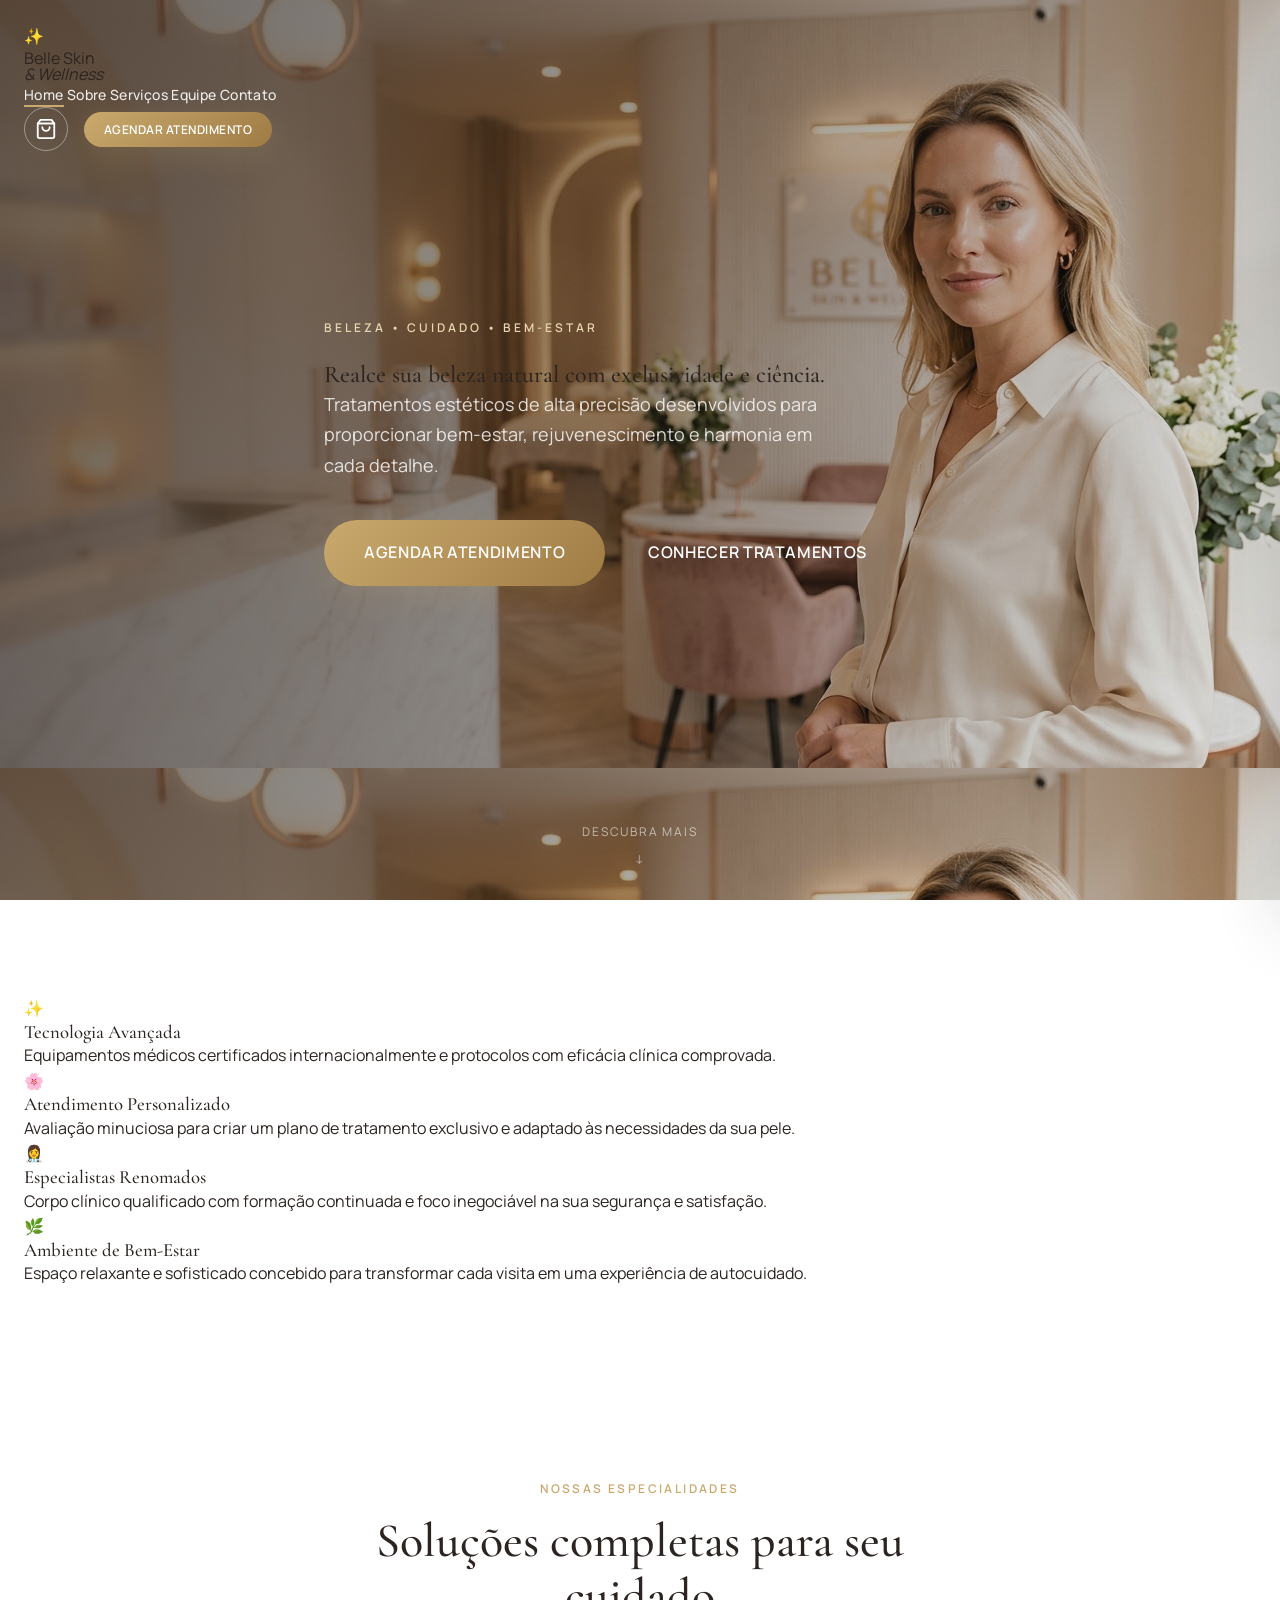
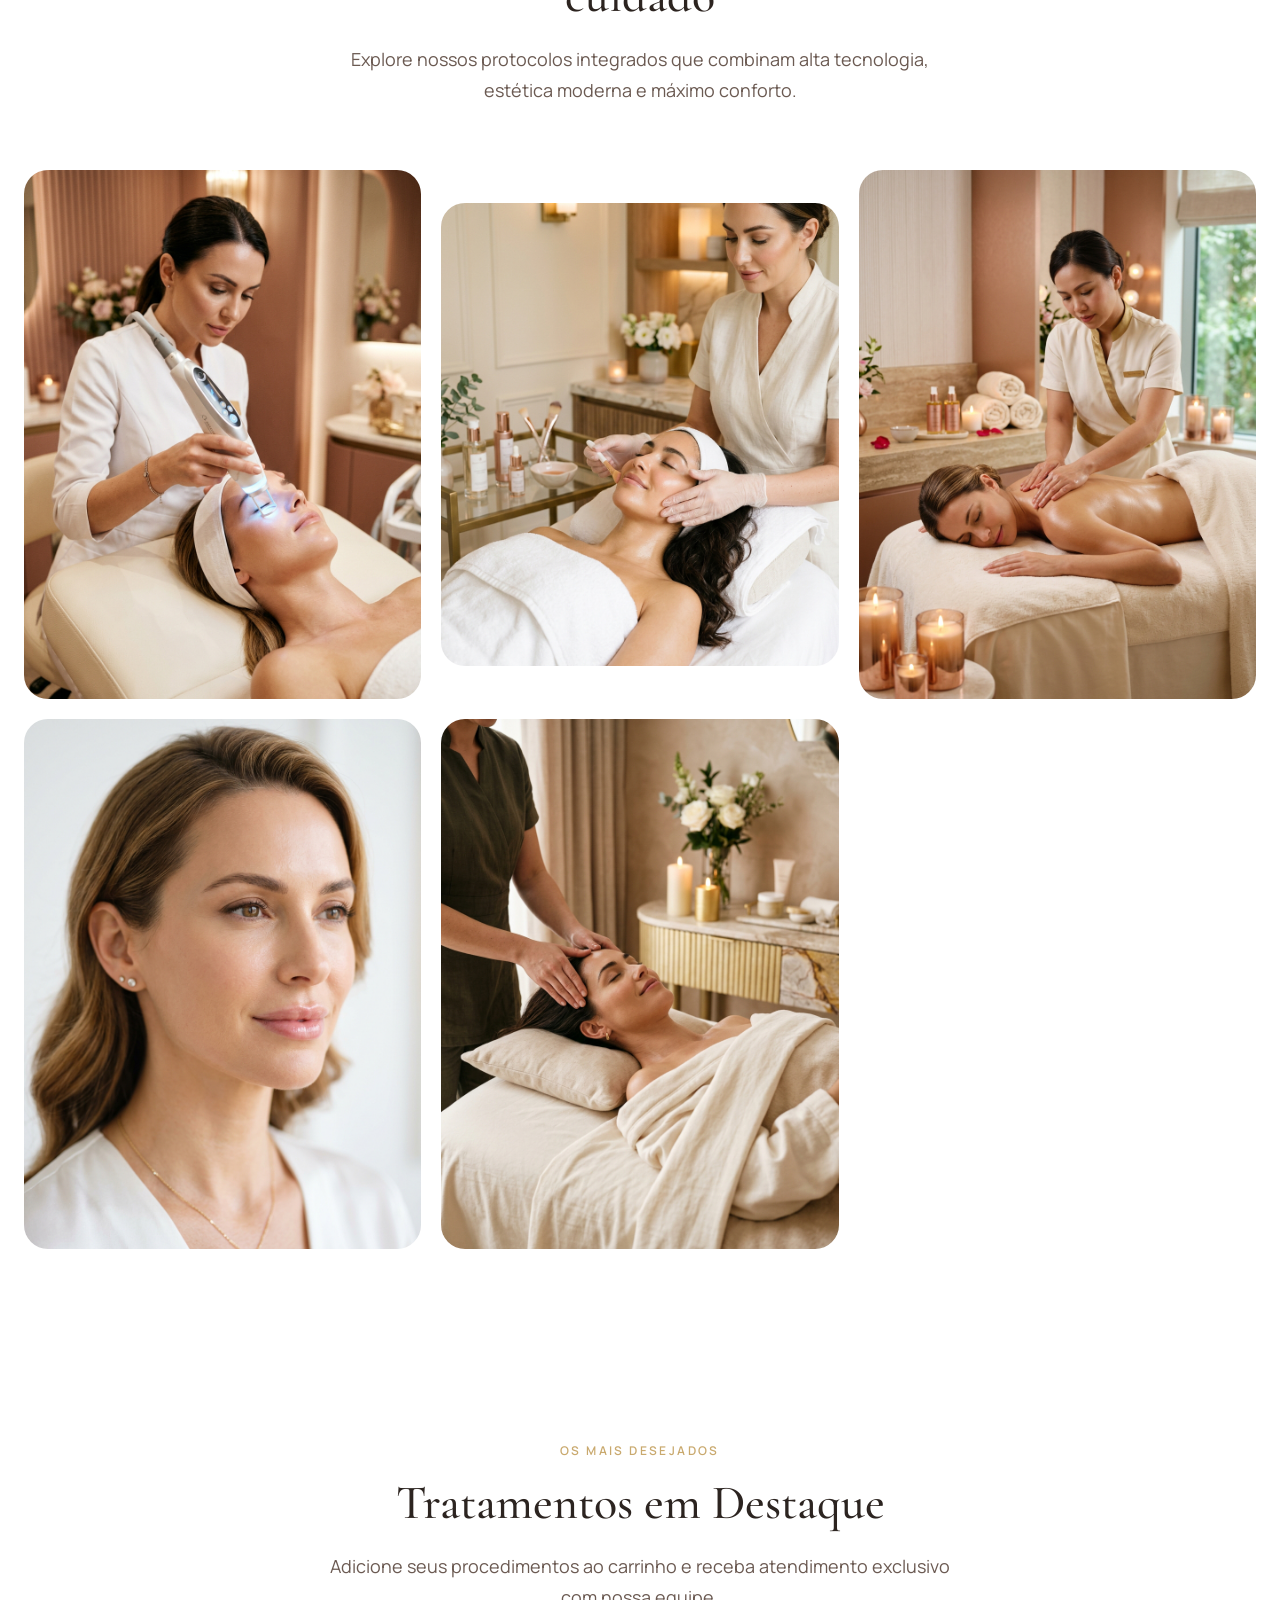
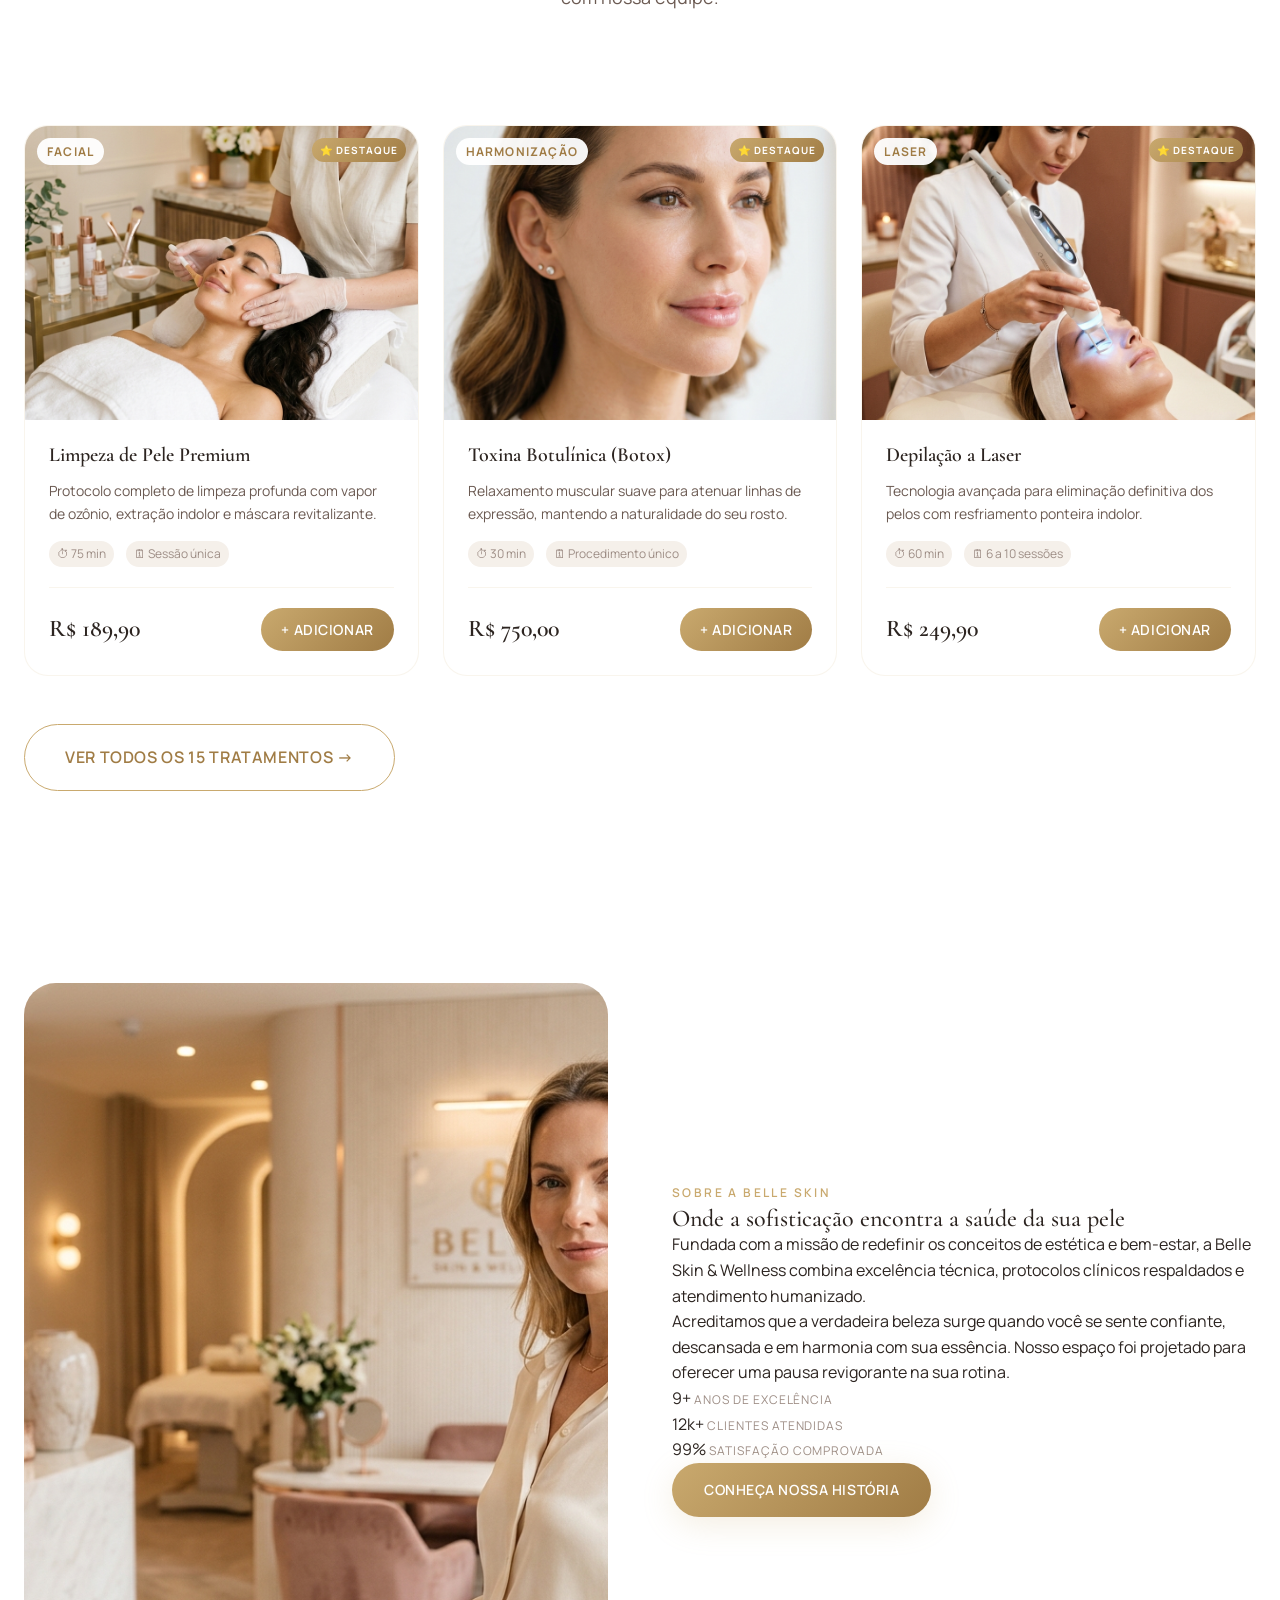
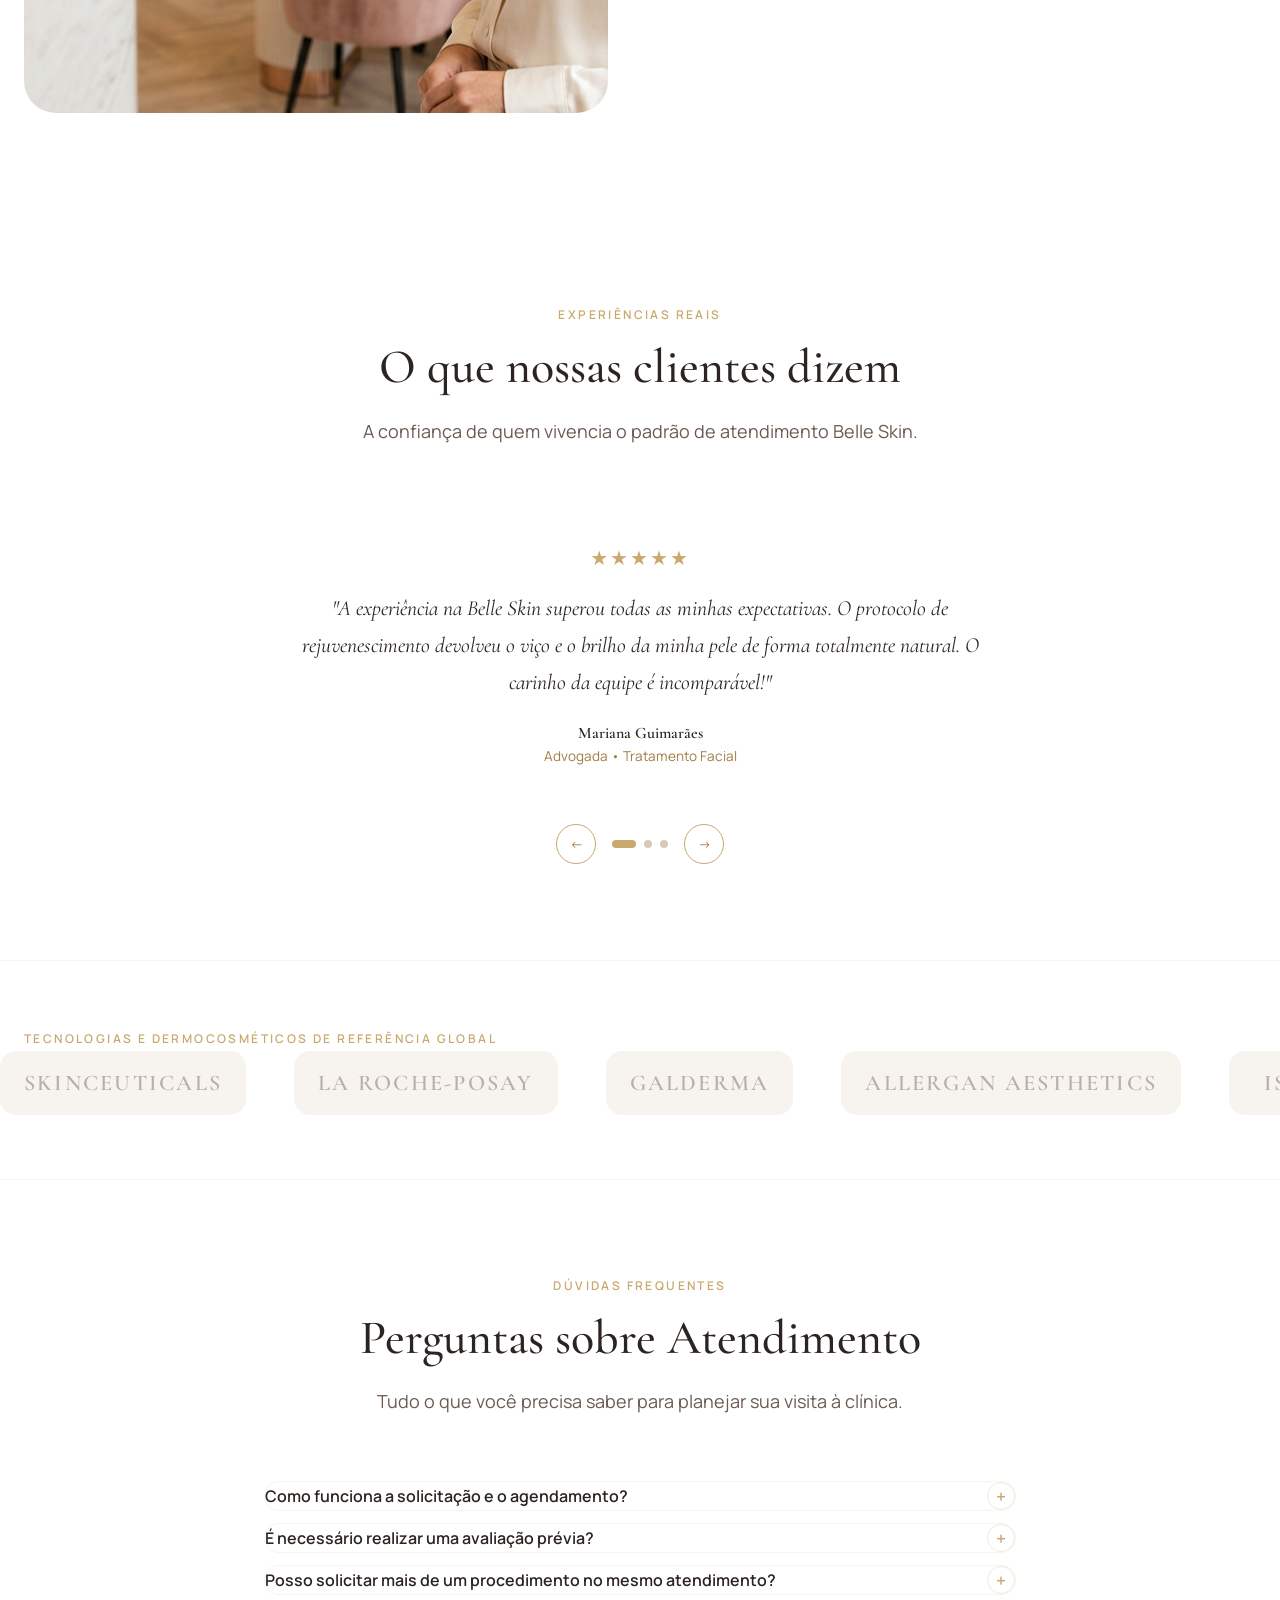
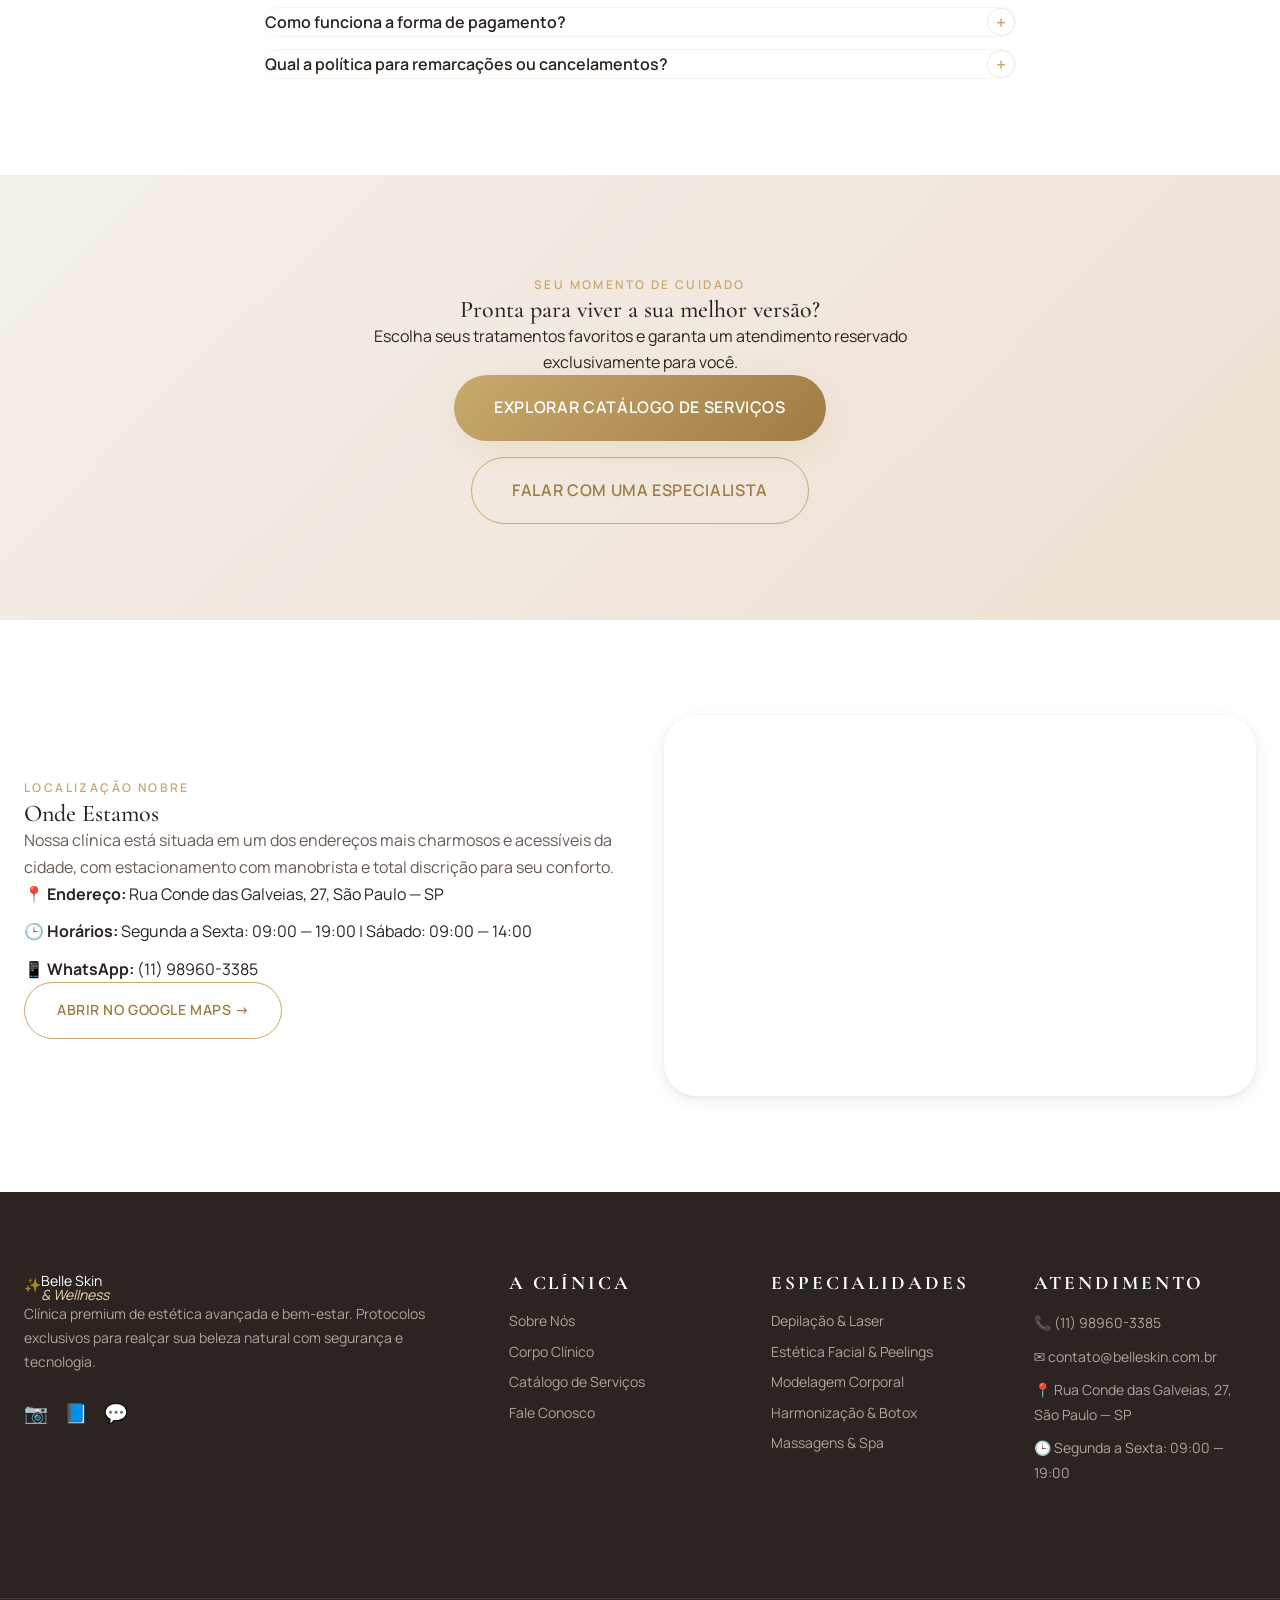
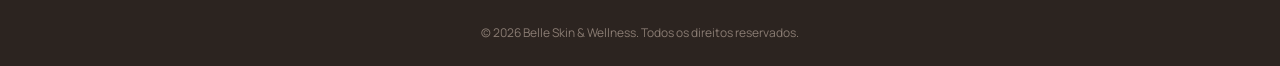
==== commit e2867880: "fix: atualiza telefone, whatsapp e endereco da clinica" ====
--- a/index.html
+++ b/index.html
@@ -89,7 +89,7 @@
     </nav>
     <div class="mobile-nav-footer">
       <p class="mobile-nav-phone" data-clinic-phone>(11) 98960-3385</p>
-      <p class="mobile-nav-address" data-clinic-address>Rua das Flores, 320 — Jardins, SP</p>
+      <p class="mobile-nav-address" data-clinic-address>Rua Conde das Galveias, 27, SP</p>
     </div>
   </div>
 
@@ -572,11 +572,11 @@
             manobrista e total discrição para seu conforto.
           </p>
           <div class="mt-6" style="display: flex; flex-direction: column; gap: var(--space-3);">
-            <p><strong>📍 Endereço:</strong> <span data-clinic-address>Rua das Flores, 320 — Jardins, São Paulo -
+            <p><strong>📍 Endereço:</strong> <span data-clinic-address>Rua Conde das Galveias, 27, São Paulo -
                 SP</span></p>
             <p><strong>🕒 Horários:</strong> <span data-clinic-hours-week>Segunda a Sexta: 09:00 — 19:00</span> | <span
                 data-clinic-hours-sat>Sábado: 09:00 — 14:00</span></p>
-            <p><strong>📱 WhatsApp:</strong> <span data-clinic-phone>(11) 99999-9999</span></p>
+            <p><strong>📱 WhatsApp:</strong> <span data-clinic-phone>(11) 98960-3385</span></p>
           </div>
           <div class="mt-6">
             <a href="https://maps.google.com" target="_blank" rel="noopener noreferrer" class="btn btn-outline">Abrir no
@@ -586,7 +586,7 @@
         <div class="reveal"
           style="border-radius: var(--radius-xl); overflow: hidden; height: 380px; box-shadow: var(--shadow-md);">
           <iframe
-            src="https://www.google.com/maps/embed?pb=!1m18!1m12!1m3!1d3657.197587022992!2d-46.6668278!3d-23.5613467!2m3!1f0!2f0!3f0!3m2!1i1024!2i768!4f13.1!3m3!1m2!1s0x94ce59c8da0aa315%3A0xd59f9431f2c9776a!2sAv.%20Paulista%20-%20Bela%20Vista%2C%20S%C3%A3o%20Paulo%20-%20SP!5e0!3m2!1spt-BR!2sbr!4v1680000000000!5m2!1spt-BR!2sbr"
+            src="https://www.google.com/maps/embed?pb=!1m18!1m12!1m3!1d3656.2415783256034!2d-46.6372138!3d-23.595679!2m3!1f0!2f0!3f0!3m2!1i1024!2i768!4f13.1!3m3!1m2!1s0x94ce5a214d023f2d%3A0x633519c5c96767eb!2sR.%20Conde%20de%20Porto%20Alegre%20-%20Campo%20Belo%2C%20S%C3%A3o%20Paulo%20-%20SP!5e0!3m2!1spt-BR!2sbr!4v1680000000000!5m2!1spt-BR!2sbr"
             width="100%" height="100%" style="border:0;" allowfullscreen="" loading="lazy"
             referrerpolicy="no-referrer-when-downgrade" title="Localização da Clínica">
           </iframe>
@@ -652,9 +652,9 @@
           Atendimento</h4>
         <div
           style="font-size: var(--text-sm); color: #b0a49c; line-height: 1.8; display: flex; flex-direction: column; gap: var(--space-2);">
-          <p>📞 <span data-clinic-phone>(11) 99999-9999</span></p>
+          <p>📞 <span data-clinic-phone>(11) 98960-3385</span></p>
           <p>✉️ <span data-clinic-email>contato@belleskin.com.br</span></p>
-          <p>📍 <span data-clinic-address>Rua das Flores, 320 — Jardins, SP</span></p>
+          <p>📍 <span data-clinic-address>Rua Conde das Galveias, 27, SP</span></p>
           <p>🕒 <span data-clinic-hours-week>Seg - Sex: 09:00 - 19:00</span></p>
         </div>
       </div>
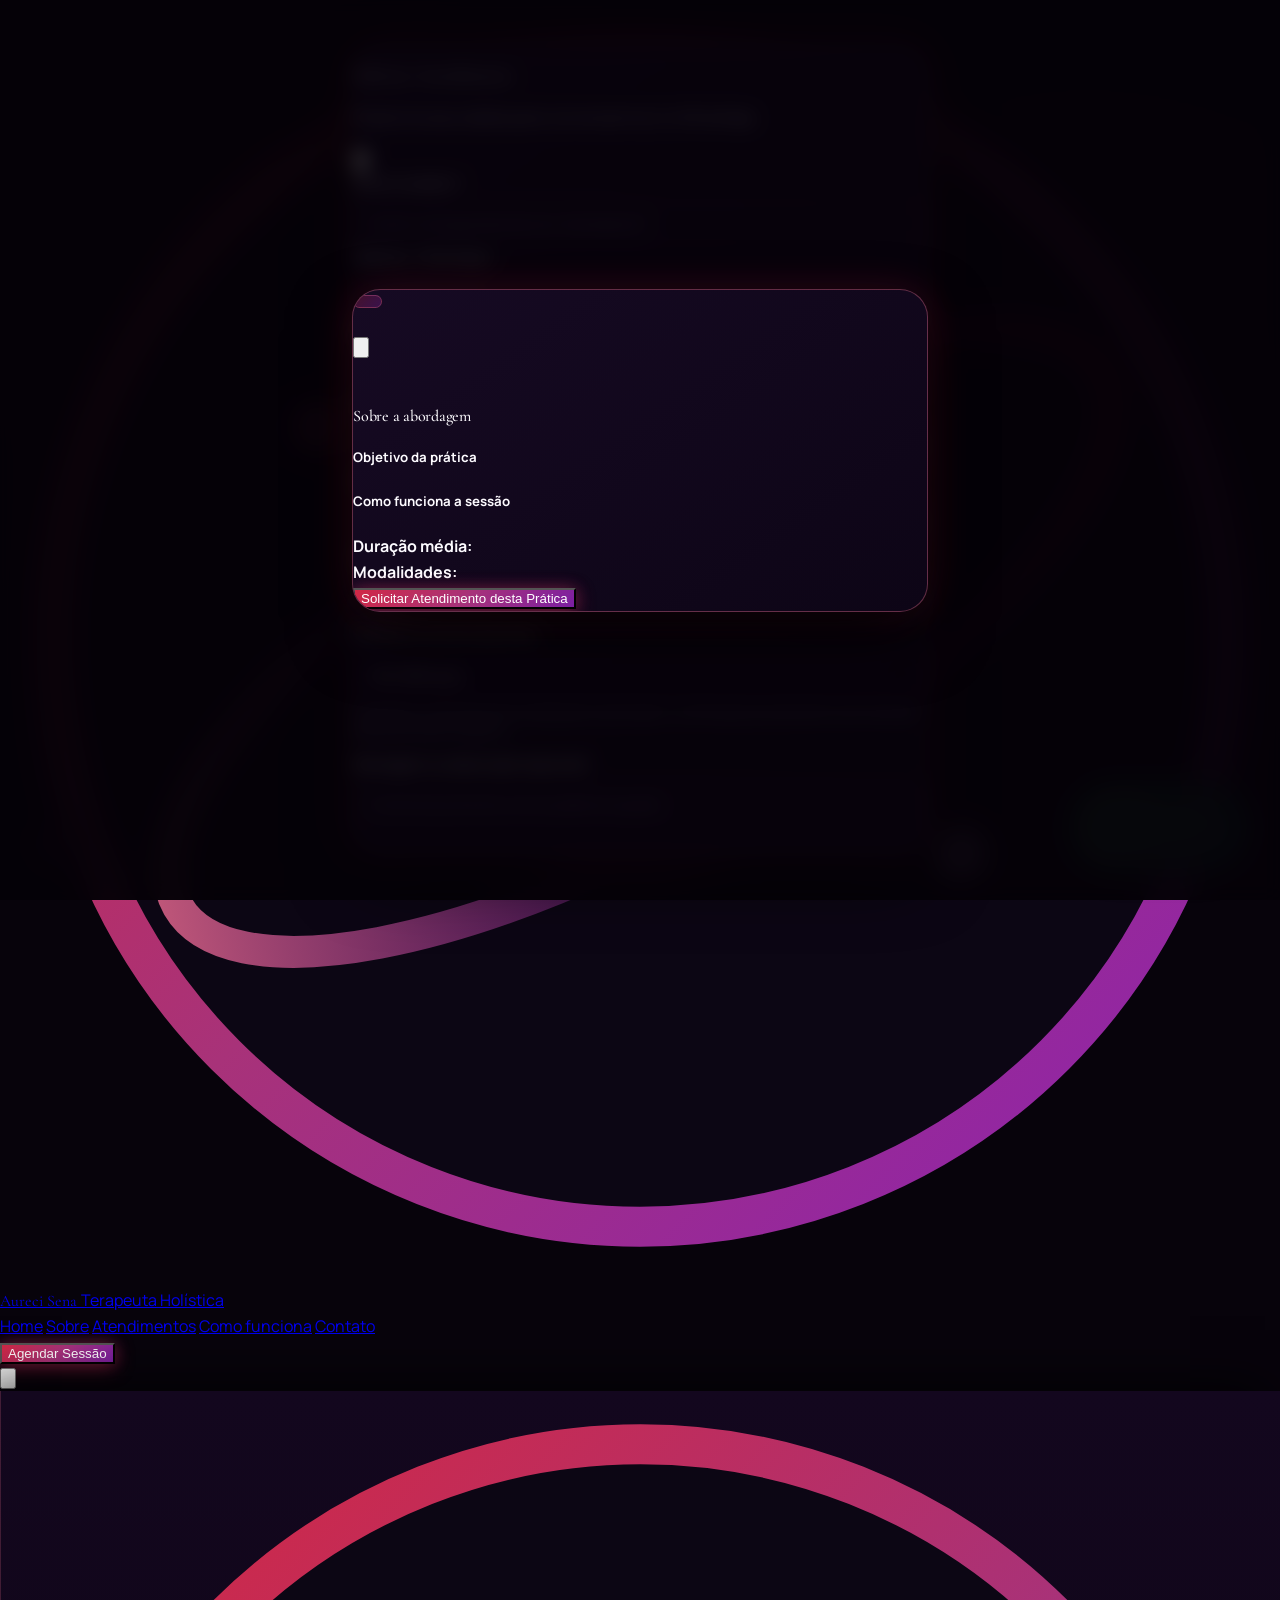
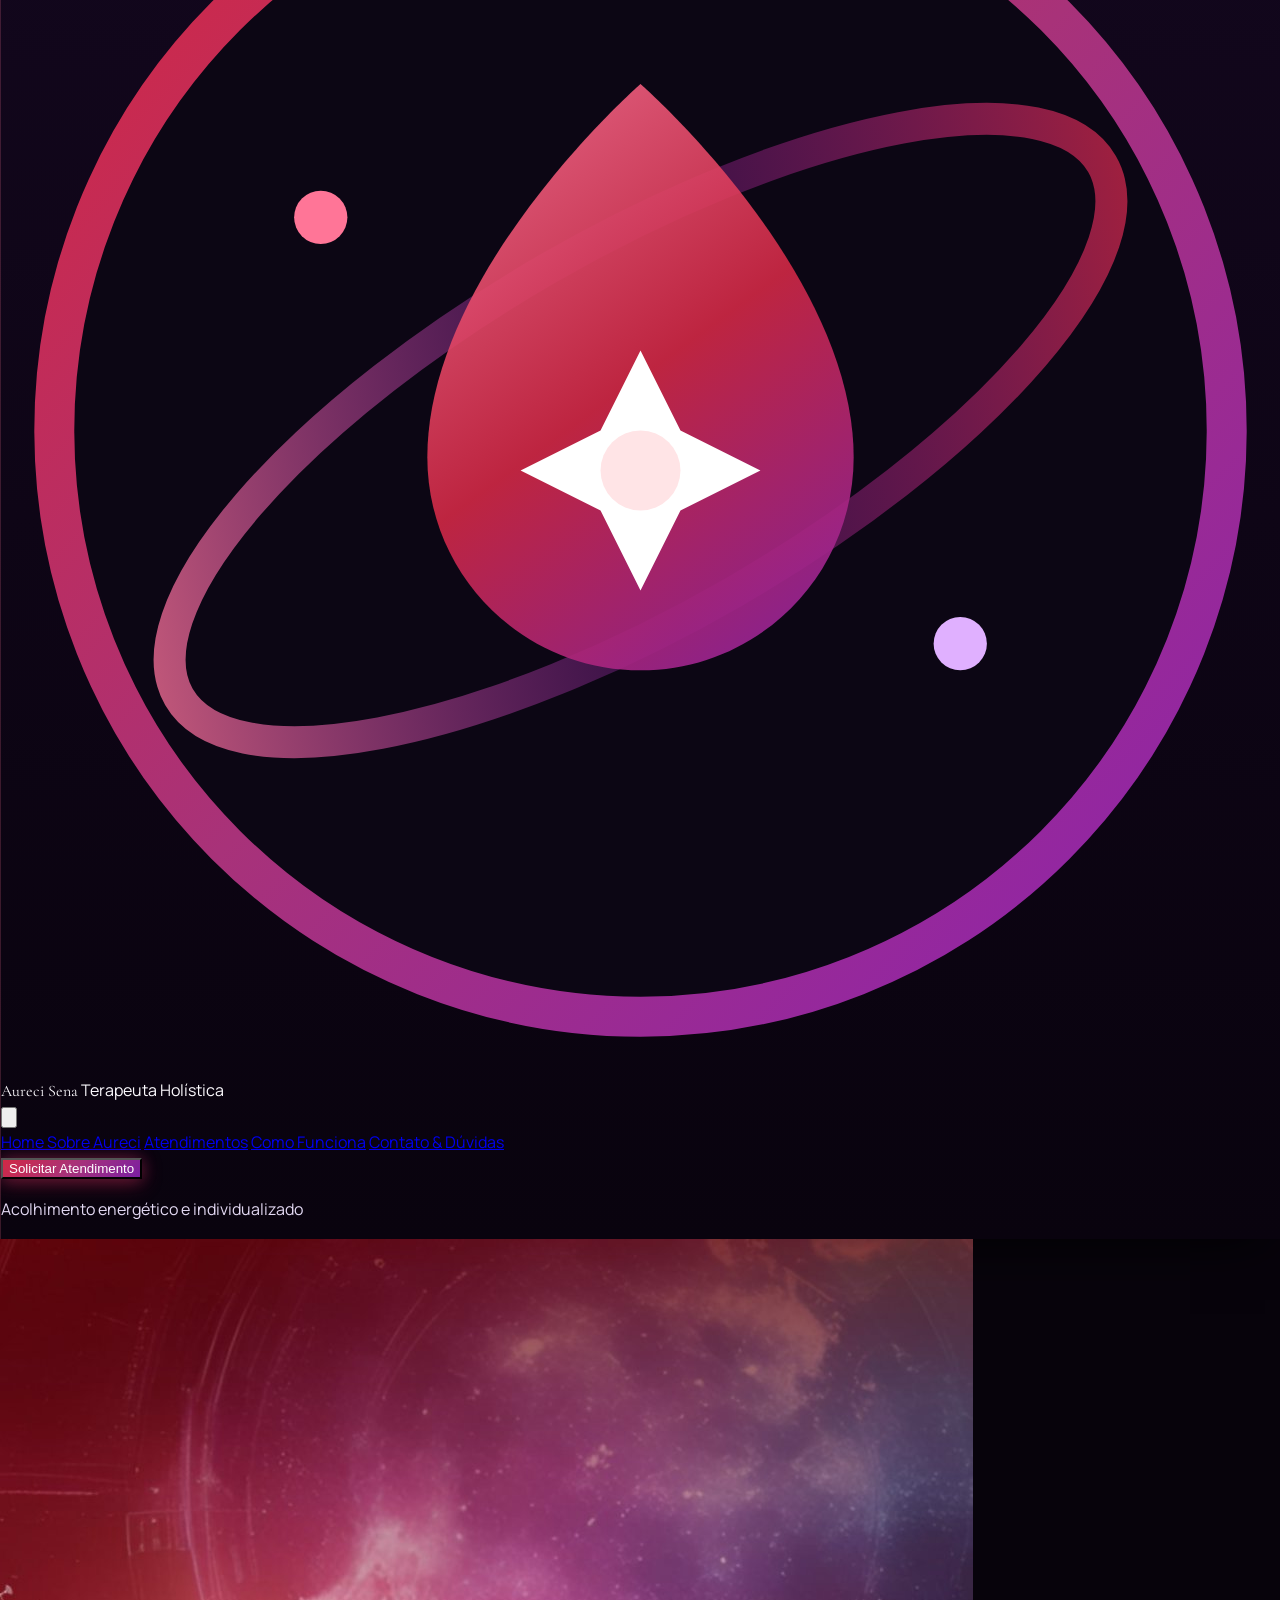
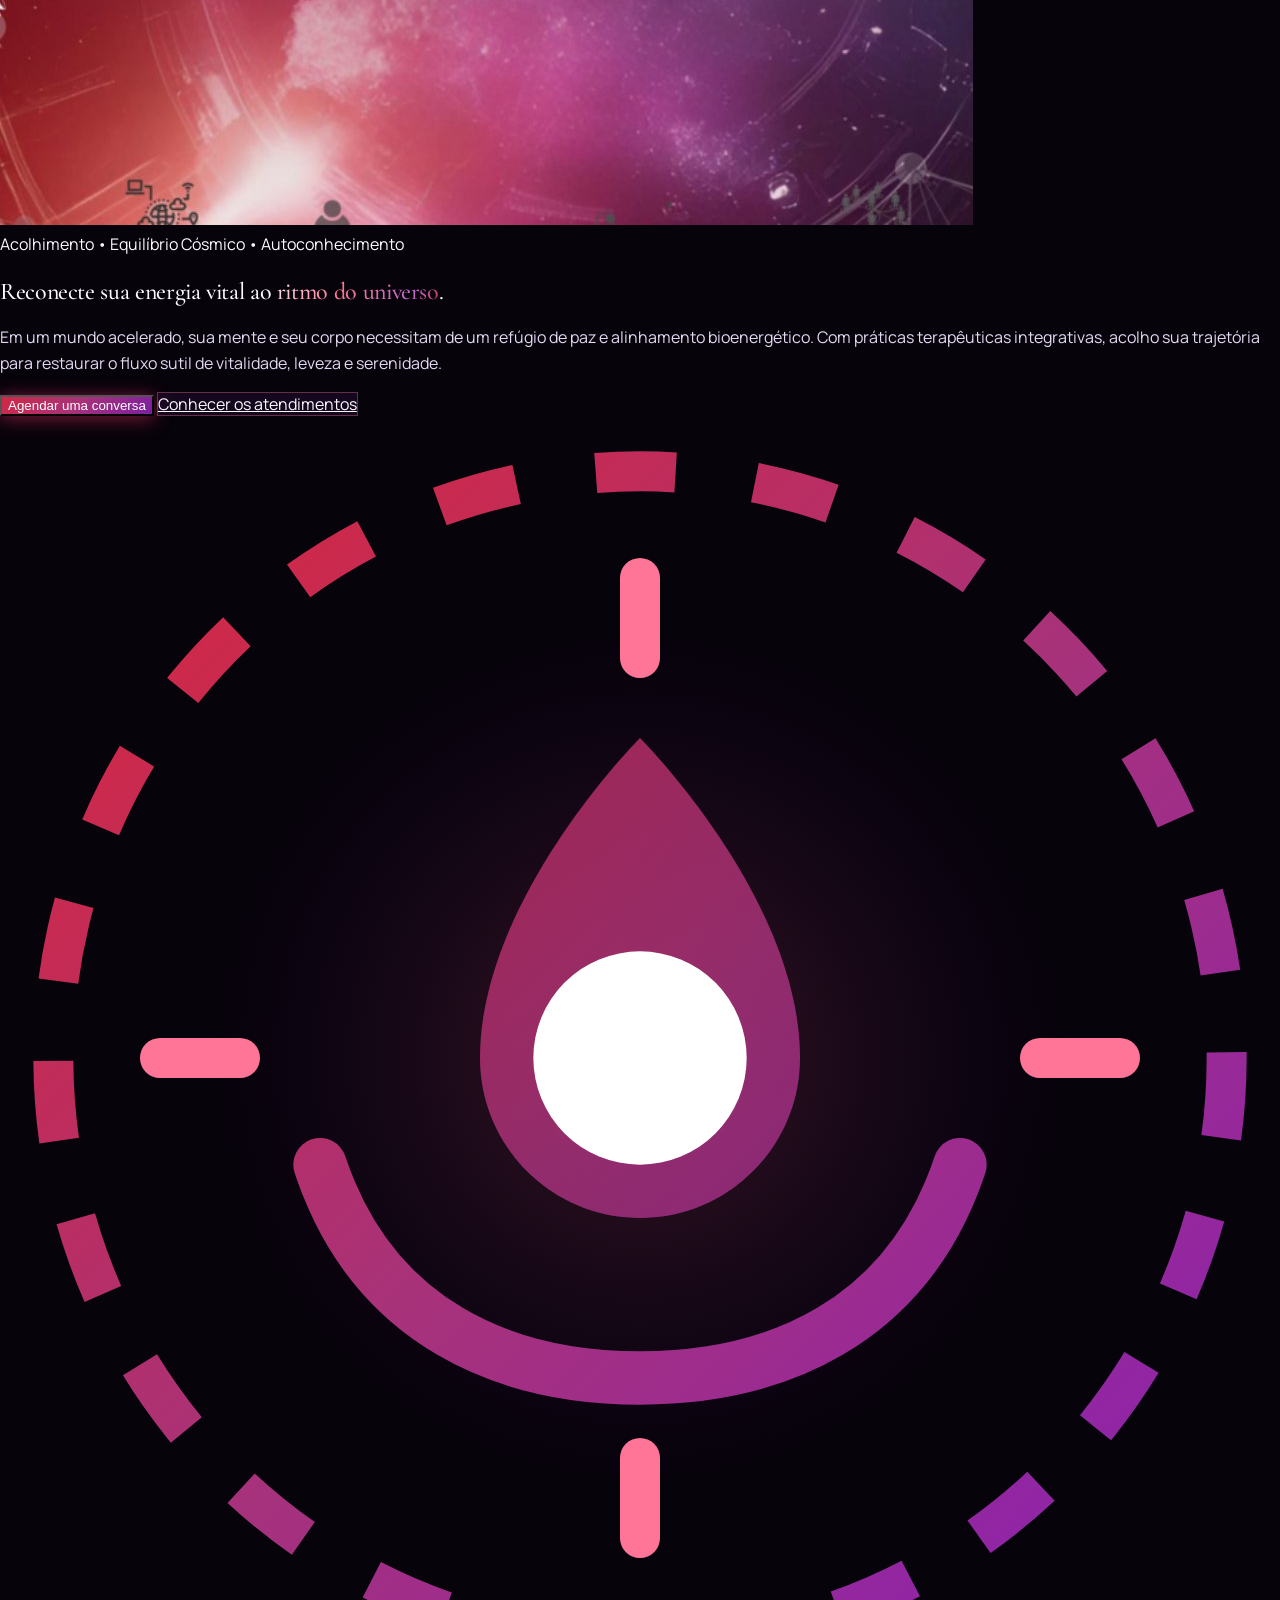
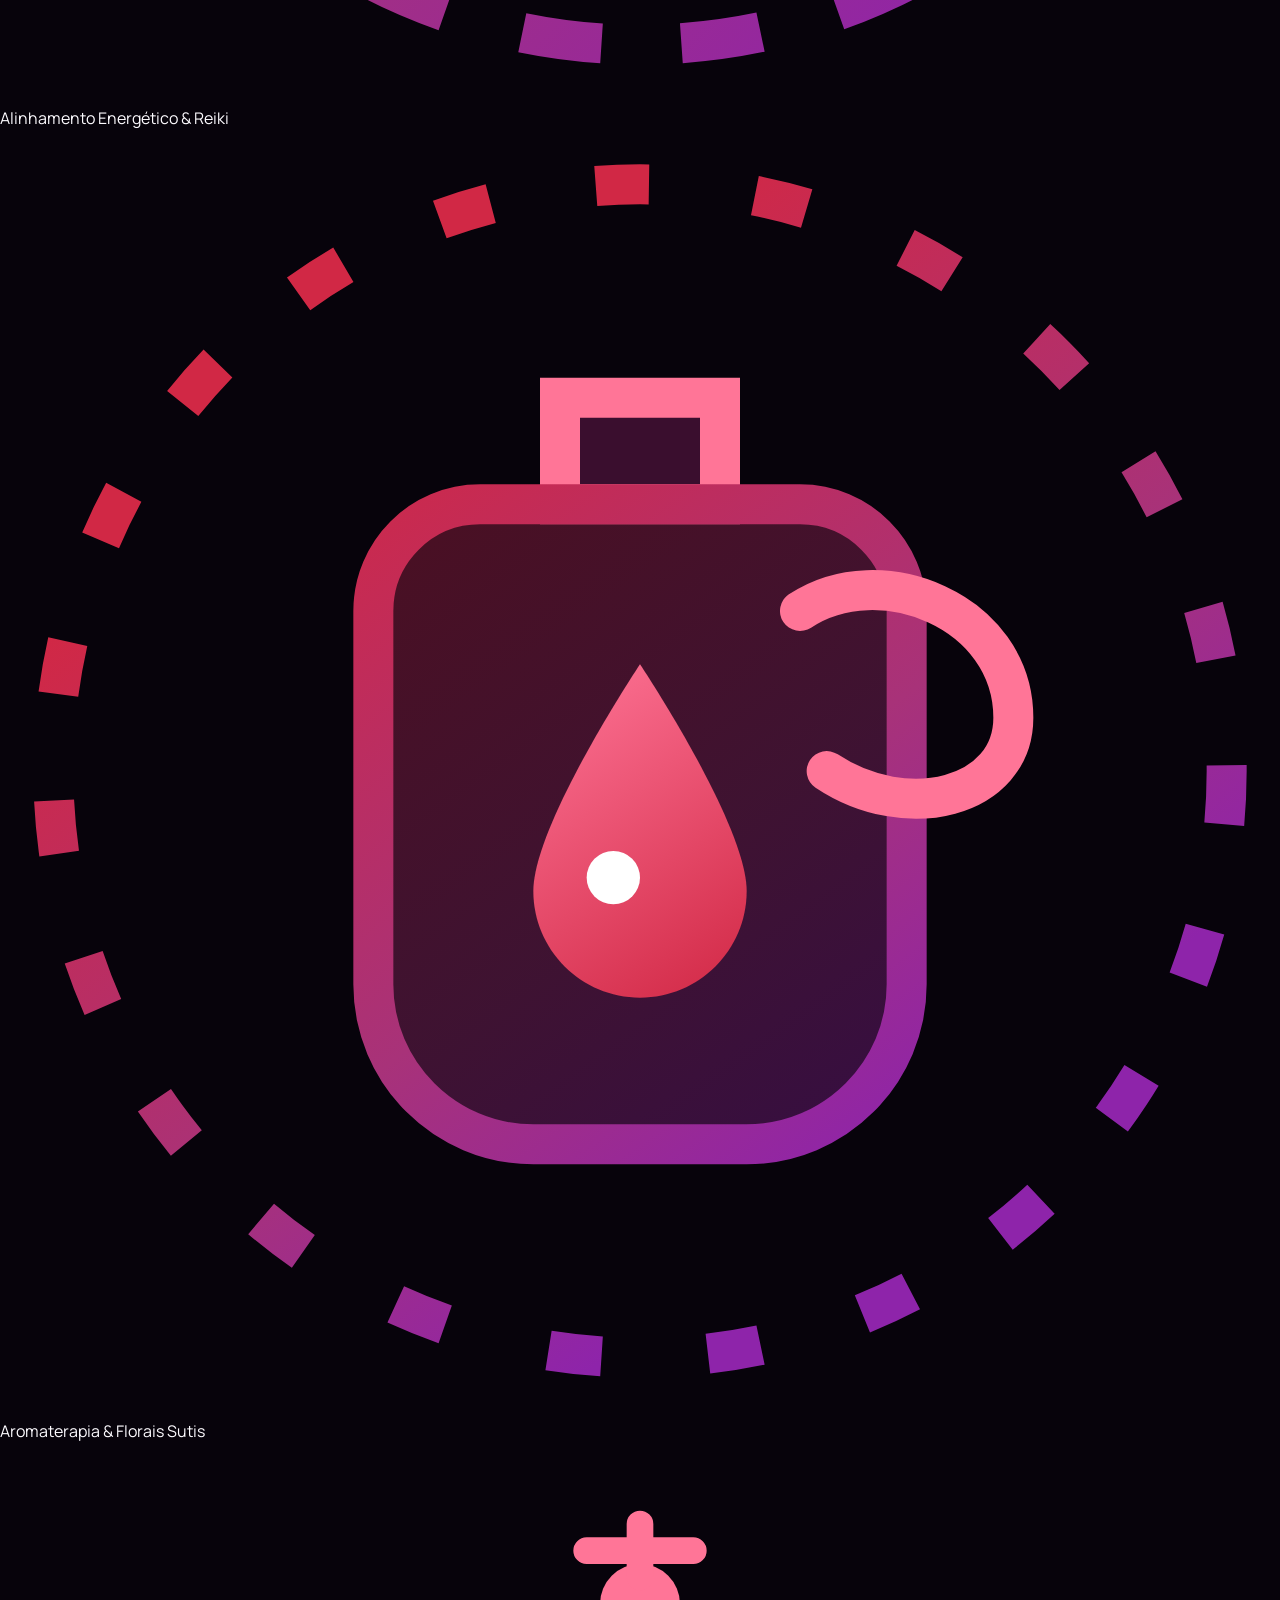
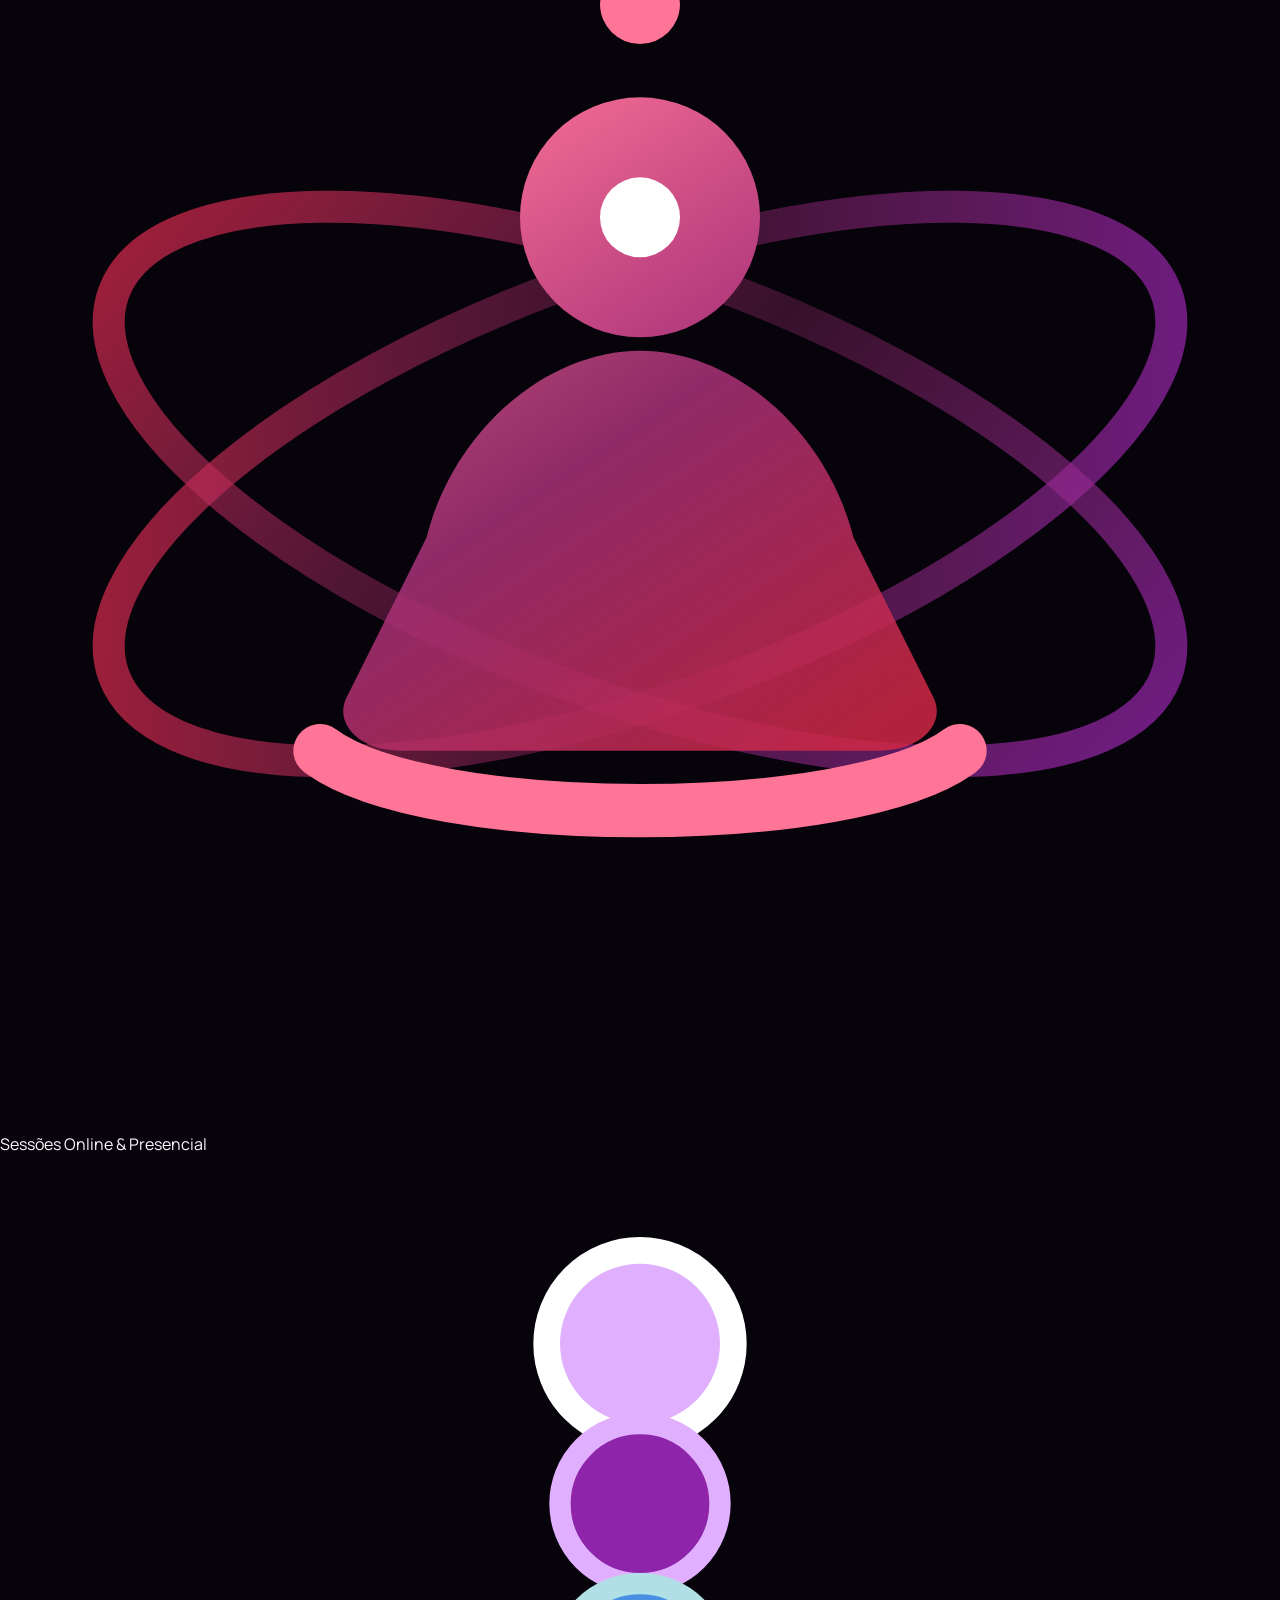
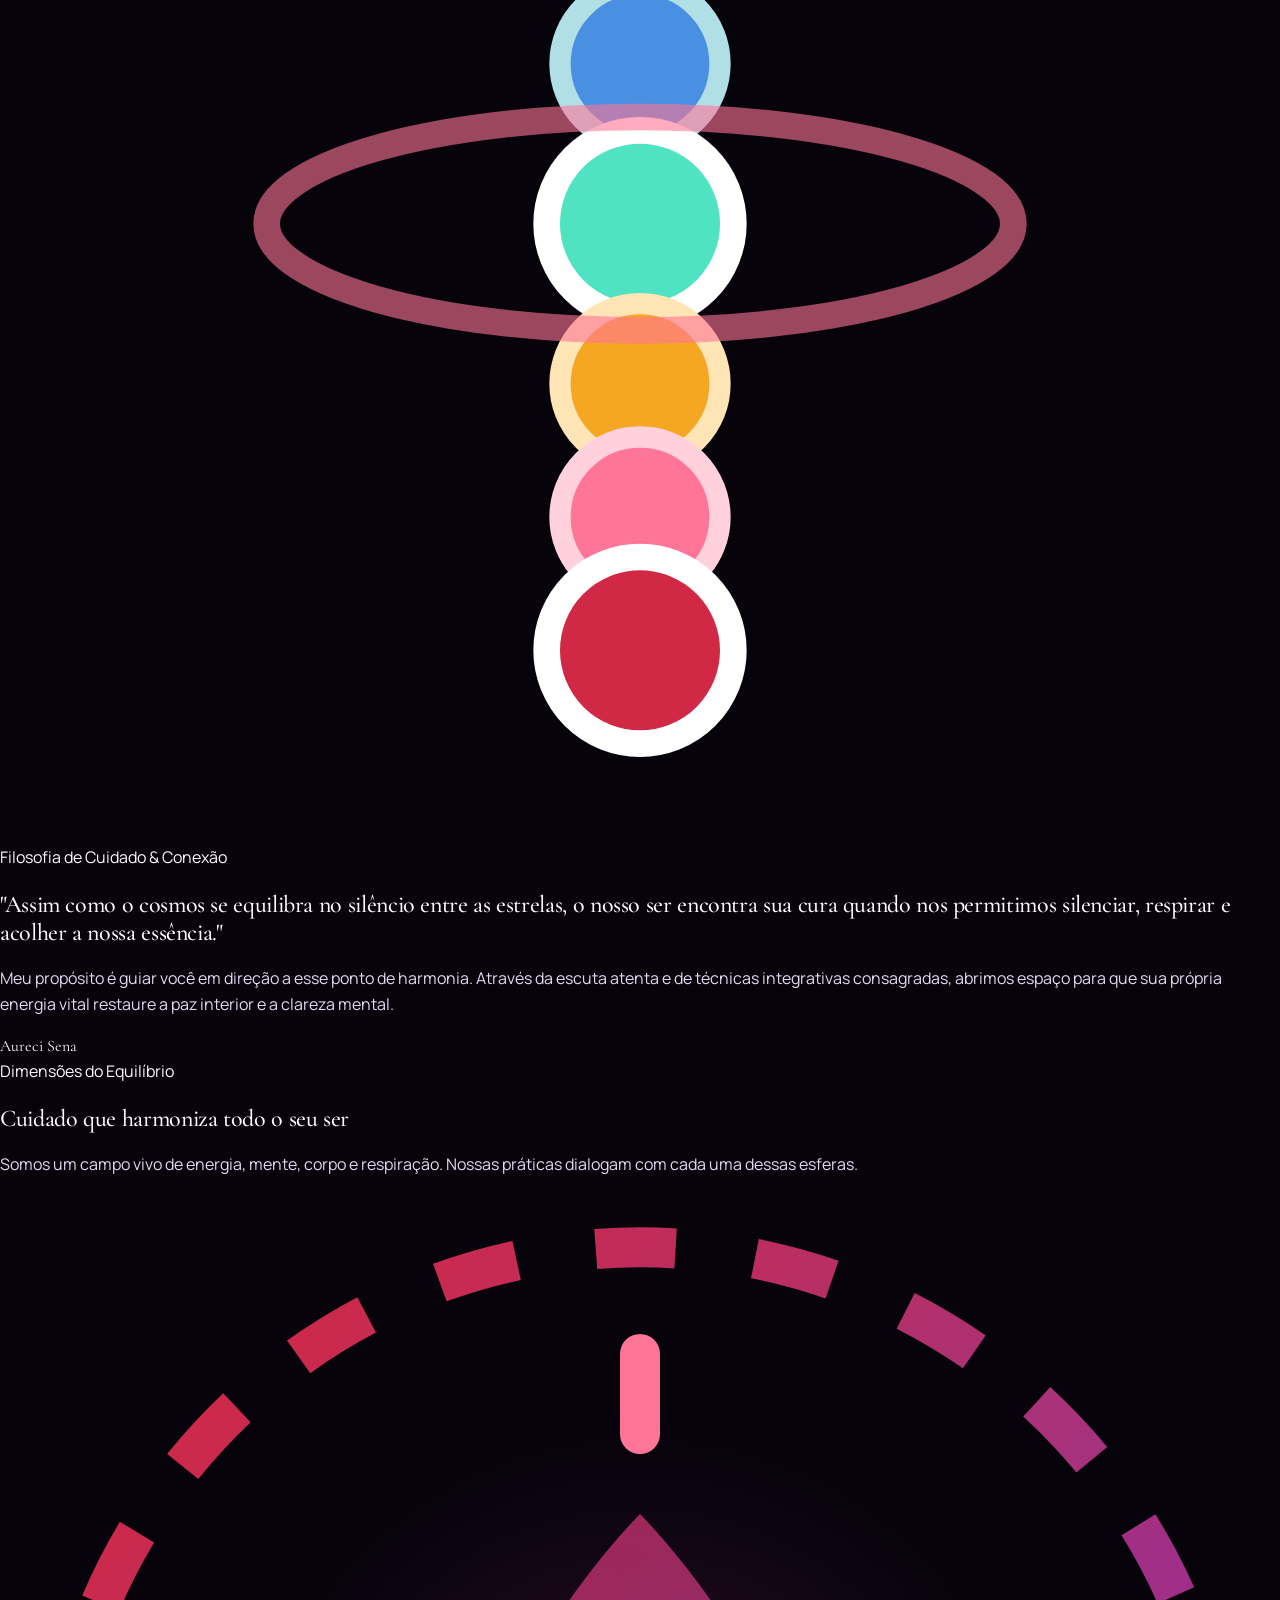
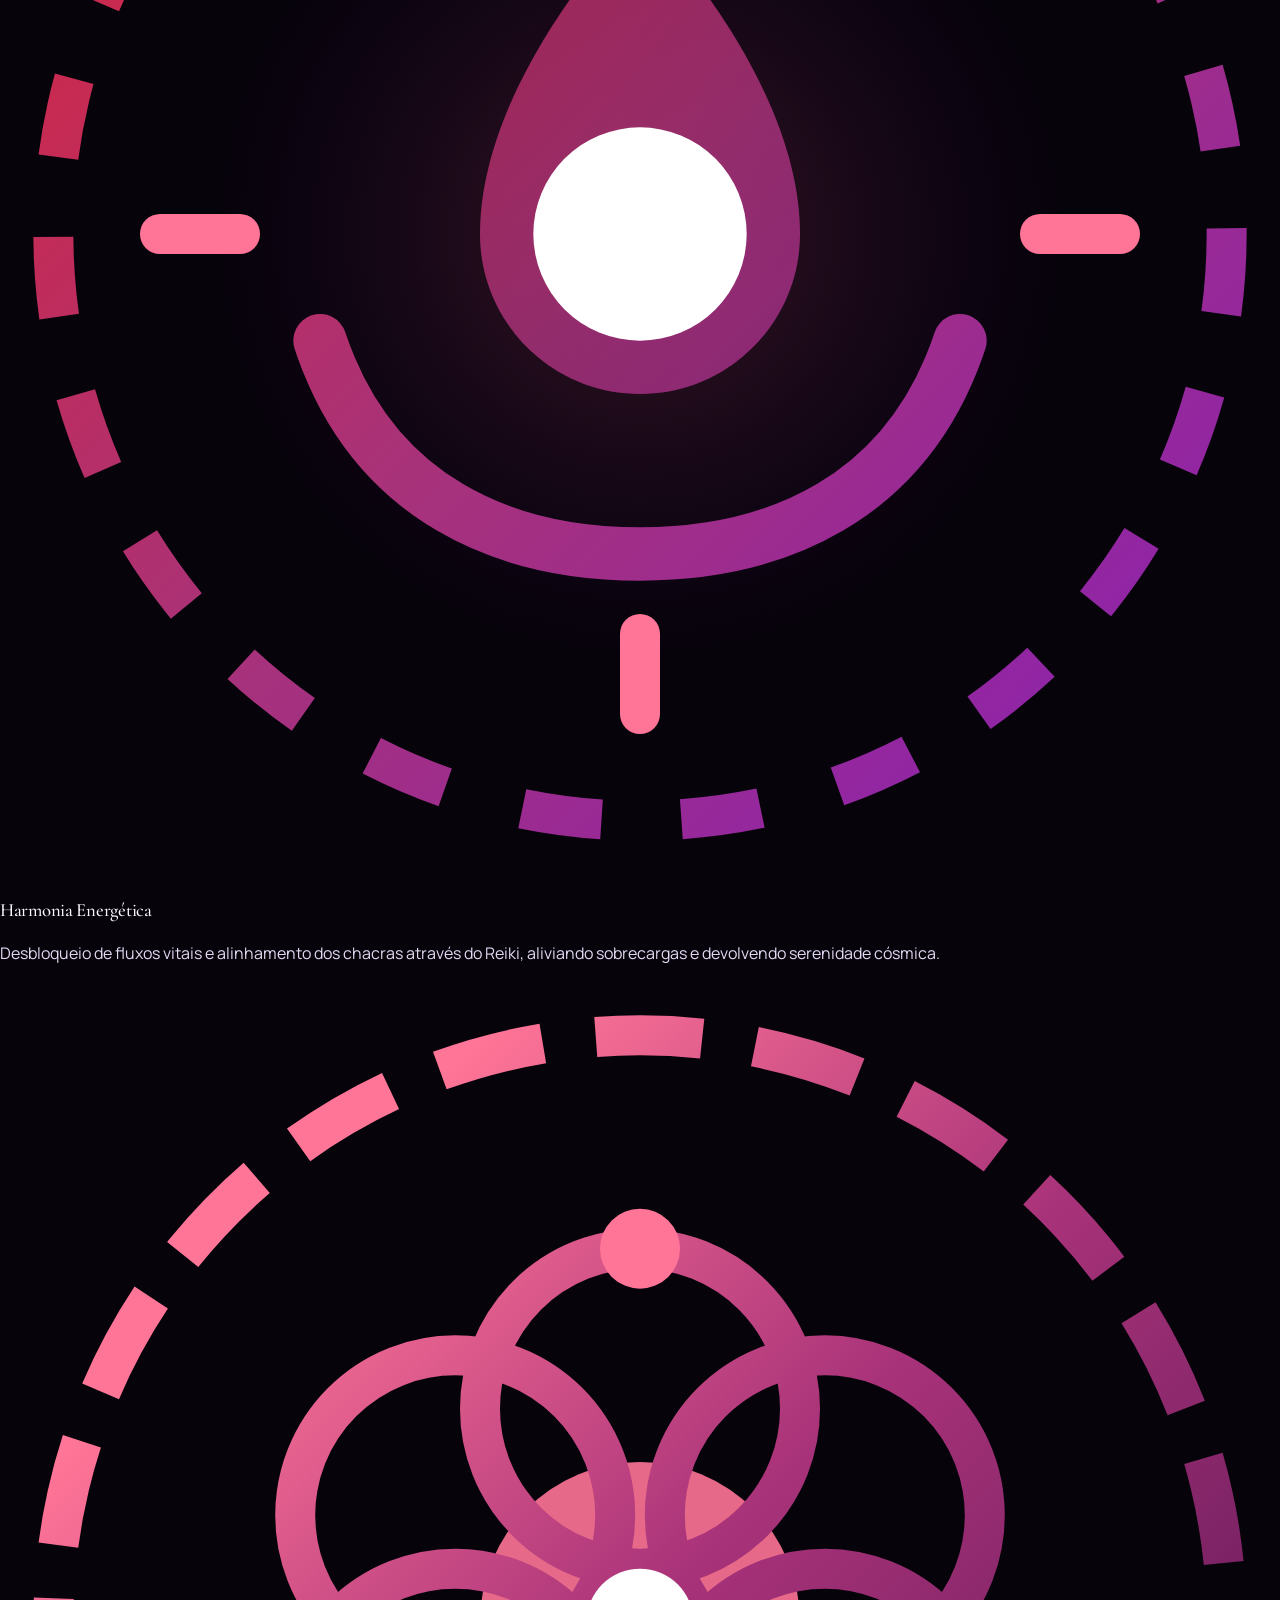
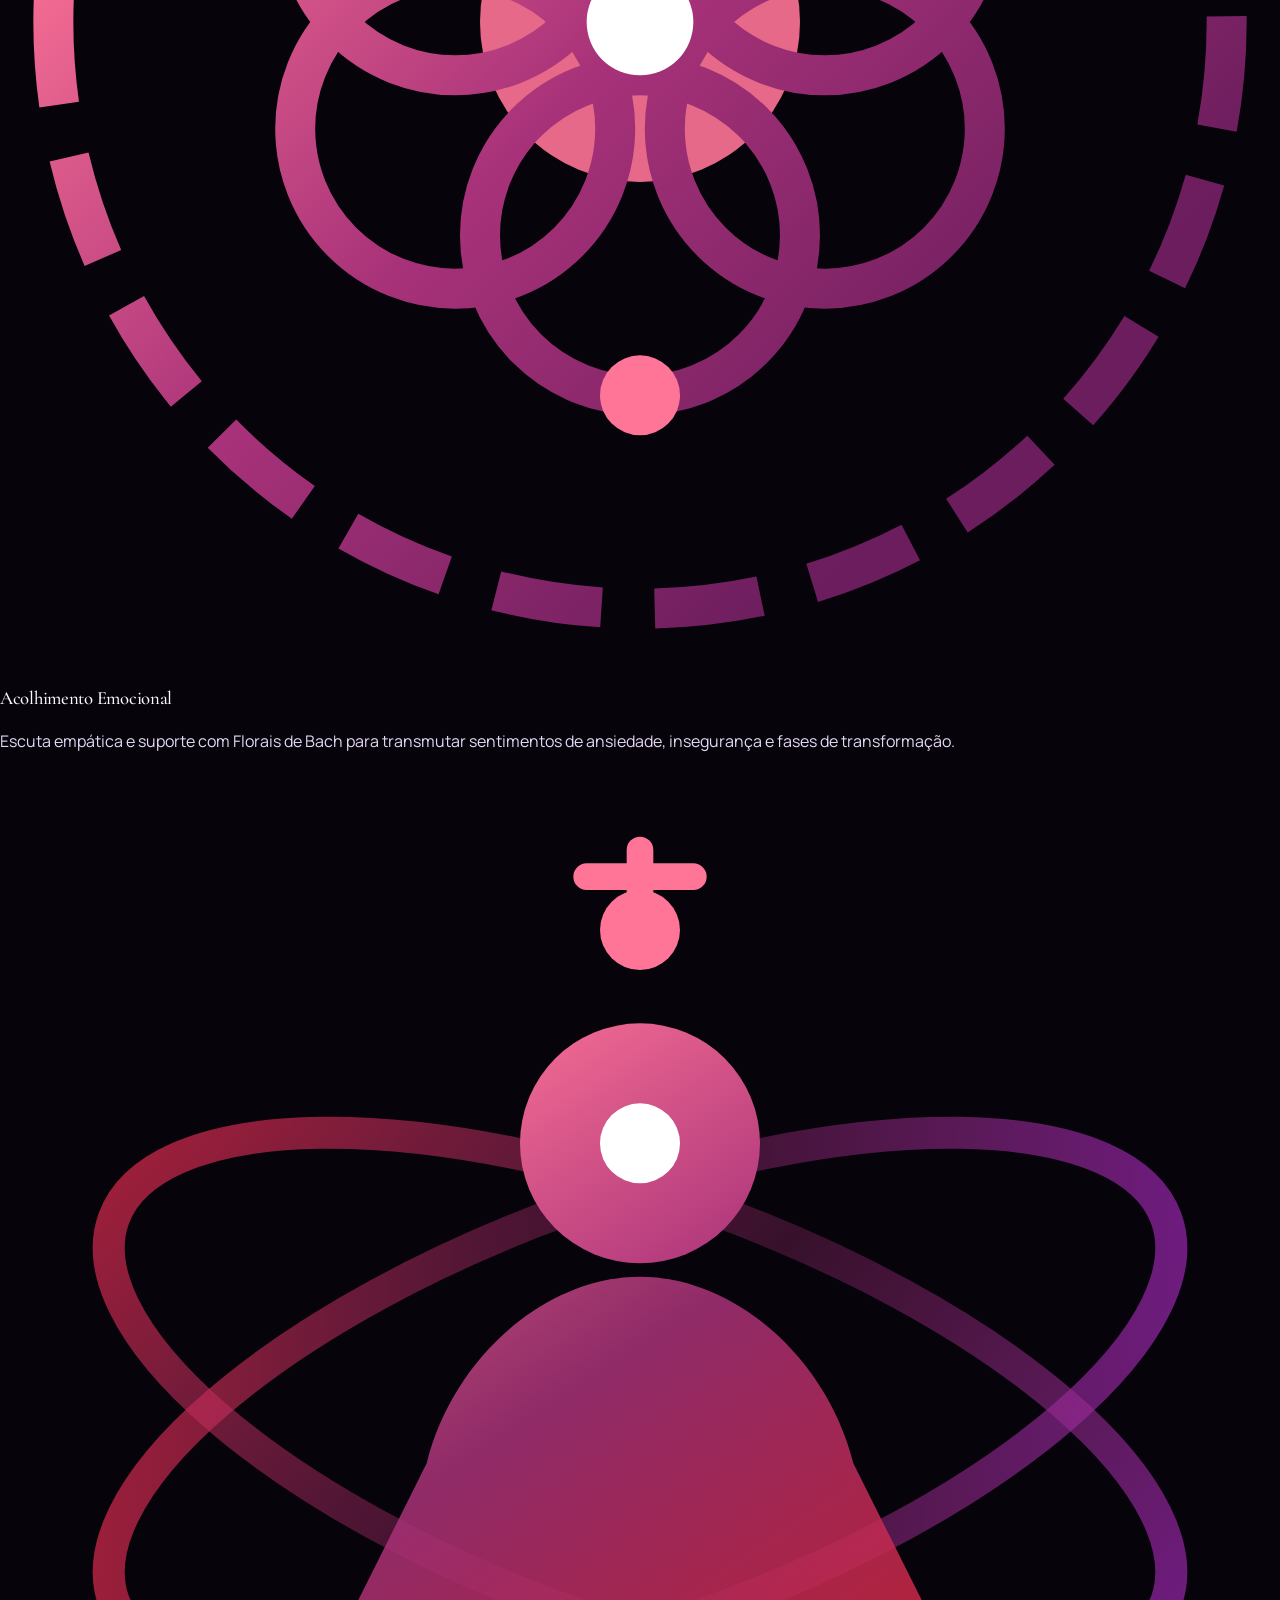
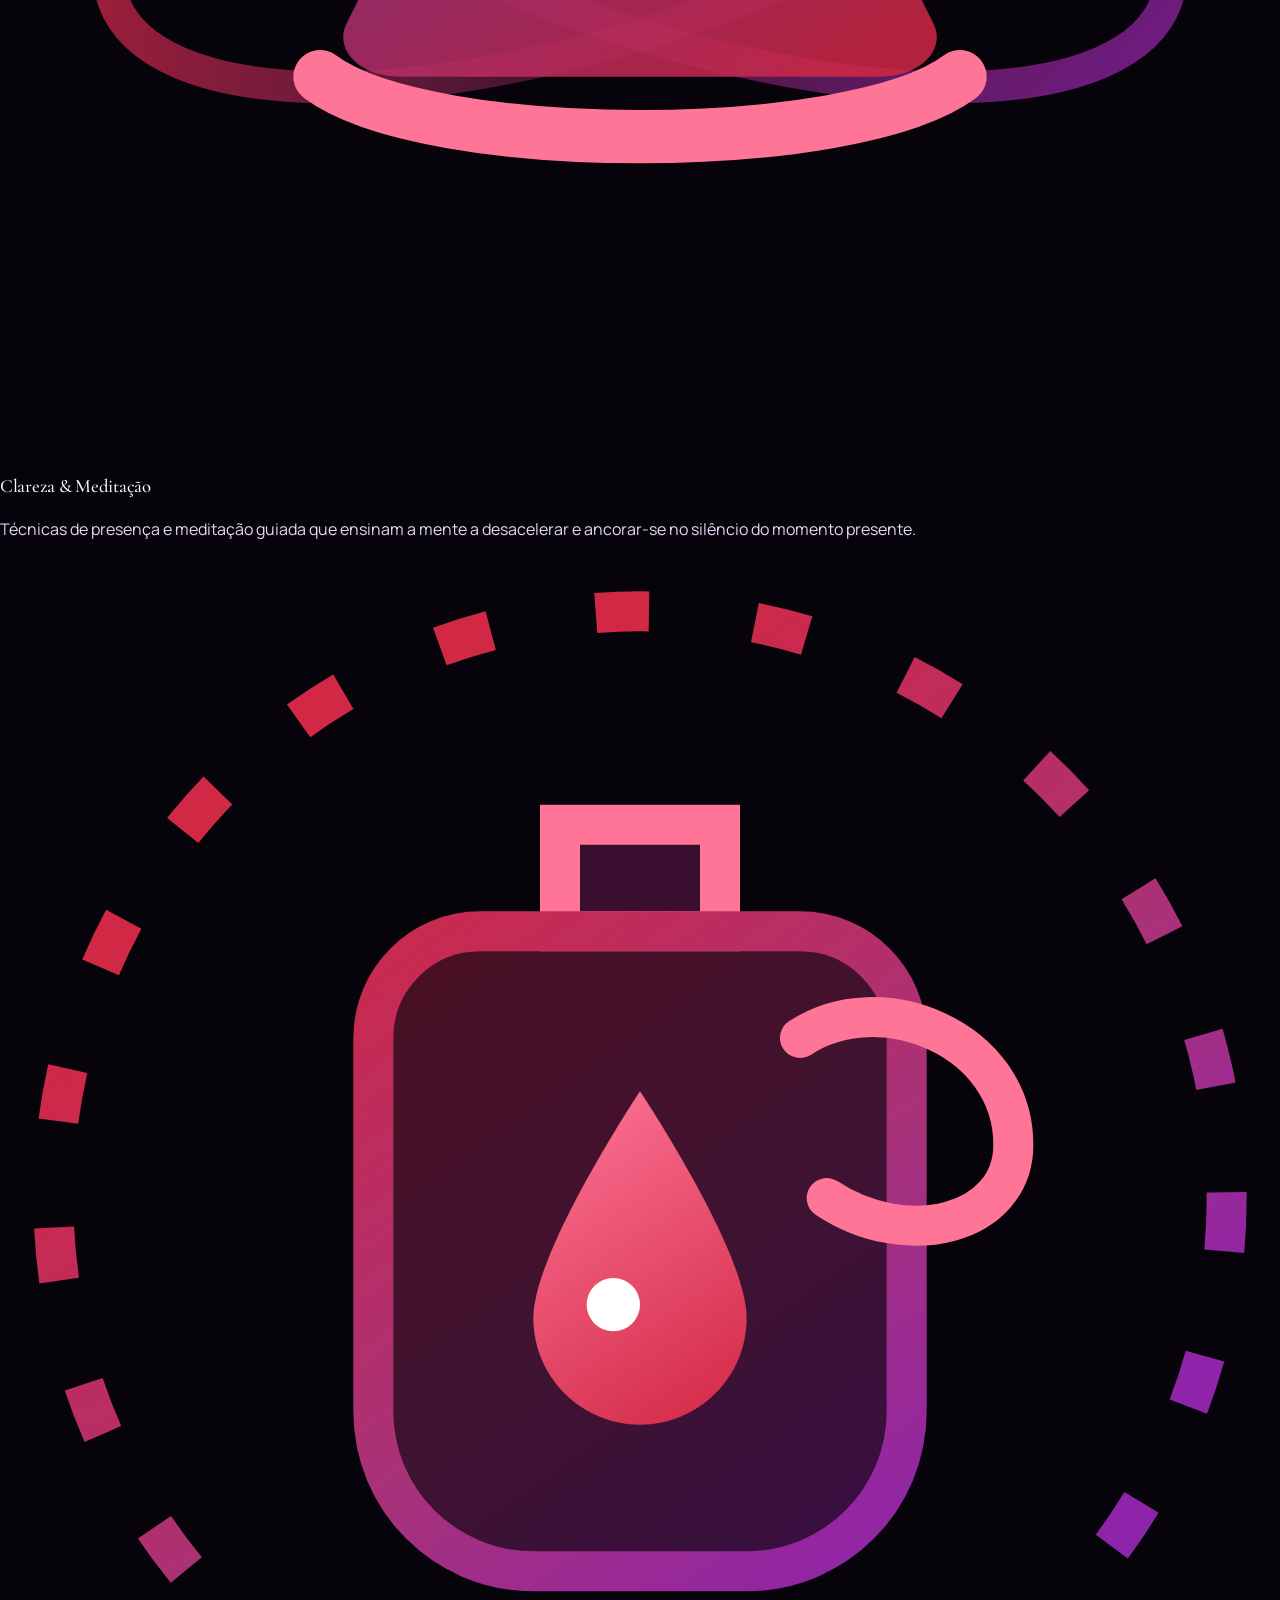
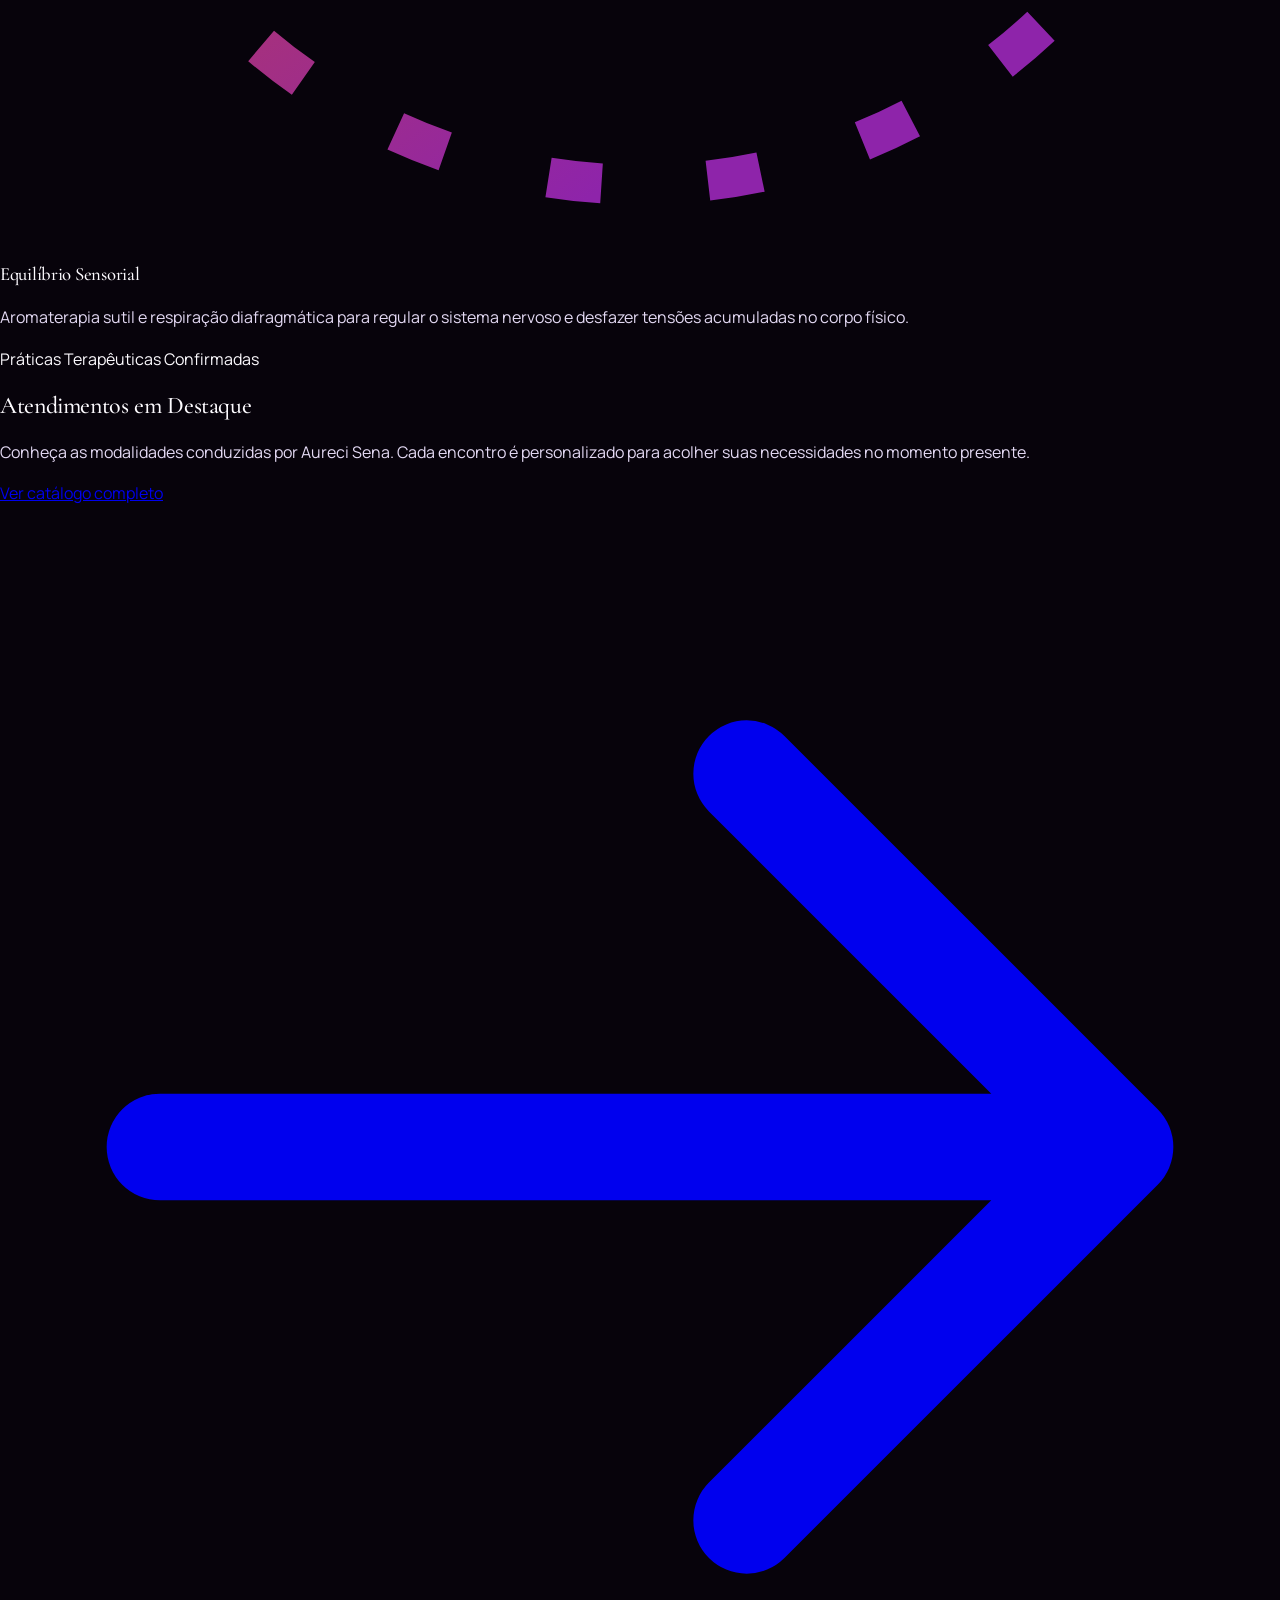
==== commit 0c25dd41: "feat: website institucional e catalogo para terapeuta holistica Aureci Sena com tema cosmico" ====
--- a/index.html
+++ b/index.html
@@ -1,847 +1,1183 @@
 <!DOCTYPE html>
 <html lang="pt-BR">
-
 <head>
   <meta charset="UTF-8">
   <meta name="viewport" content="width=device-width, initial-scale=1.0">
-  <title>Belle Skin & Wellness — Clínica de Estética, Beleza e Bem-Estar</title>
-  <meta name="description"
-    content="Clínica de estética avançada, dermatologia e bem-estar. Tratamentos faciais, corporais, depilação a laser e harmonização com tecnologia e atendimento exclusivo.">
-  <meta name="keywords"
-    content="clínica de estética, botox, harmonização facial, depilação a laser, limpeza de pele, drenagem linfática, bem-estar, estética avançada">
+  <title>Aureci Sena | Terapeuta Holística & Cuidados Integrativos</title>
+  <meta name="description" content="Espaço de acolhimento cósmico, equilíbrio e autoconhecimento com a terapeuta holística Aureci Sena. Reiki, Aromaterapia, Meditação e Práticas Integrativas.">
+  <meta name="keywords" content="terapeuta holistica, reiki, aromaterapia, florais de bach, meditacao guiada, bem estar, autoconhecimento, equilibrio emocional, universo, aureci sena">
+  <meta name="author" content="Aureci Sena">
   <meta name="robots" content="index, follow">
 
-  <!-- Open Graph / Redes Sociais -->
+  <!-- Favicon -->
+  <link rel="icon" type="image/svg+xml" href="favicon.svg">
+
+  <!-- Open Graph / Meta Compartilhamento -->
   <meta property="og:type" content="website">
-  <meta property="og:title" content="Belle Skin & Wellness — Clínica de Estética e Bem-Estar">
-  <meta property="og:description"
-    content="Realce sua beleza natural com tratamentos de alta tecnologia e atendimento personalizado.">
-  <meta property="og:image" content="assets/images/hero-main.jpg">
-
-  <!-- Google Fonts -->
-  <link rel="preconnect" href="https://fonts.googleapis.com">
-  <link rel="preconnect" href="https://fonts.gstatic.com" crossorigin>
-  <link
-    href="https://fonts.googleapis.com/css2?family=Cormorant+Garamond:ital,wght@0,400;0,500;0,600;0,700;1,400&family=Montserrat:wght@300;400;500;600;700&display=swap"
-    rel="stylesheet">
-
-  <!-- CSS -->
+  <meta property="og:title" content="Aureci Sena | Terapeuta Holística & Cuidados Integrativos">
+  <meta property="og:description" content="Um caminho de cuidado, equilíbrio e reconexão com a sua essência através de práticas terapêuticas integrativas e energéticas.">
+  <meta property="og:image" content="assets/images/bg-universe.jpg">
+  <meta property="og:url" content="https://aurecisena.com.br/">
+
+  <!-- Tailwind CSS via CDN com personalização Cósmica -->
+  <script src="https://cdn.tailwindcss.com"></script>
+  <script>
+    tailwind.config = {
+      theme: {
+        extend: {
+          colors: {
+            cosmos: {
+              950: '#07030B',
+              900: '#0C0614',
+              850: '#13071E',
+              800: '#180A26',
+              700: '#230E36',
+            },
+            crimson: {
+              300: '#FFB3C6',
+              400: '#FF7597',
+              500: '#FF3366',
+              600: '#D12845',
+              700: '#A81C36',
+              800: '#750B20',
+              900: '#4D0513',
+            },
+            astral: {
+              200: '#E9D5FF',
+              300: '#D8B4FE',
+              400: '#C084FC',
+              500: '#A855F7',
+              600: '#8E24AA',
+              700: '#7B1FA2',
+              800: '#5C1363',
+              900: '#38093E',
+            }
+          },
+          fontFamily: {
+            serif: ['Cormorant Garamond', 'Georgia', 'serif'],
+            sans: ['Manrope', 'system-ui', 'sans-serif'],
+          }
+        }
+      }
+    }
+  </script>
+
+  <!-- Estilos Customizados e Componentes Cósmicos -->
   <link rel="stylesheet" href="css/styles.css">
+  <link rel="stylesheet" href="css/components.css">
 </head>
-
-<body class="page-home">
-
-  <!-- ── HEADER ─────────────────────────────────────────────── -->
-  <header class="header" id="site-header">
-    <div class="container header-container">
-      <!-- Logo -->
-      <a href="index.html" class="logo" aria-label="Belle Skin & Wellness - Home">
-        <span class="logo-mark">✨</span>
-        <span class="logo-text">Belle Skin <em>& Wellness</em></span>
-      </a>
-
-      <!-- Desktop Nav -->
-      <nav class="desktop-nav" aria-label="Navegação Principal">
-        <a href="index.html" class="nav-link active">Home</a>
-        <a href="sobre.html" class="nav-link">Sobre</a>
-        <a href="servicos.html" class="nav-link">Serviços</a>
-        <a href="equipe.html" class="nav-link">Equipe</a>
-        <a href="contato.html" class="nav-link">Contato</a>
-      </nav>
-
-      <!-- Header Actions -->
-      <div class="header-actions">
-        <!-- Carrinho -->
-        <button class="cart-btn" id="btn-cart-toggle" aria-label="Abrir carrinho de compras">
-          <svg class="cart-icon" width="22" height="22" viewBox="0 0 24 24" fill="none" stroke="currentColor"
-            stroke-width="2" stroke-linecap="round" stroke-linejoin="round">
-            <path d="M6 2L3 6v14a2 2 0 0 0 2 2h14a2 2 0 0 0 2-2V6l-3-4z"></path>
-            <line x1="3" y1="6" x2="21" y2="6"></line>
-            <path d="M16 10a4 4 0 0 1-8 0"></path>
+<body class="bg-[#07030B] text-[#FDFBFF] font-sans antialiased flex flex-col min-h-screen selection:bg-crimson-600 selection:text-white">
+
+  <!-- ============================================================
+       HEADER PRINCIPAL CÓSMICO
+       ============================================================ -->
+  <header id="main-header" class="fixed top-0 left-0 right-0 z-50 transition-all duration-300 py-5">
+    <div class="max-w-7xl mx-auto px-4 sm:px-6 lg:px-8">
+      <div class="flex items-center justify-between">
+        
+        <!-- Logotipo / Identificação com Ícone Cósmico -->
+        <a href="index.html" class="flex items-center gap-3 group focus:outline-none">
+          <div class="w-10 h-10 rounded-full p-1 bg-gradient-to-tr from-crimson-600 via-astral-600 to-crimson-400 shadow-[0_0_18px_rgba(209,40,69,0.5)]">
+            <img src="assets/logos/logo-aureci-sena.svg" alt="Aureci Sena" class="w-full h-full object-contain" />
+          </div>
+          <div class="flex flex-col">
+            <span class="font-serif text-2xl sm:text-3xl font-semibold tracking-tight text-white group-hover:text-crimson-400 transition-colors">
+              Aureci Sena
+            </span>
+            <span class="text-[10px] sm:text-xs tracking-widest uppercase font-medium text-crimson-400 -mt-1">
+              Terapeuta Holística
+            </span>
+          </div>
+        </a>
+
+        <!-- Navegação Desktop -->
+        <nav class="hidden md:flex items-center gap-8" aria-label="Navegação Principal">
+          <a href="index.html" class="nav-link text-sm font-medium transition-colors hover:text-crimson-400">Home</a>
+          <a href="sobre.html" class="nav-link text-sm font-medium transition-colors hover:text-crimson-400">Sobre</a>
+          <a href="atendimentos.html" class="nav-link text-sm font-medium transition-colors hover:text-crimson-400">Atendimentos</a>
+          <a href="#como-funciona" class="nav-link text-sm font-medium transition-colors hover:text-crimson-400">Como funciona</a>
+          <a href="contato.html" class="nav-link text-sm font-medium transition-colors hover:text-crimson-400">Contato</a>
+        </nav>
+
+        <!-- CTA Agendamento Header -->
+        <div class="hidden md:flex items-center gap-4">
+          <button 
+            type="button" 
+            onclick="openAppointmentModal()"
+            class="inline-flex items-center justify-center px-6 py-2.5 rounded-full text-xs sm:text-sm font-medium btn-cosmos-primary"
+          >
+            Agendar Sessão
+          </button>
+        </div>
+
+        <!-- Botão Menu Mobile (Hamburger) -->
+        <button 
+          id="mobile-menu-toggle" 
+          type="button"
+          class="md:hidden p-2 rounded-xl text-purple-200 hover:text-white hover:bg-white/10 focus:outline-none focus:ring-2 focus:ring-crimson-500"
+          aria-label="Abrir menu de navegação"
+          aria-expanded="false"
+        >
+          <svg class="w-6 h-6" fill="none" stroke="currentColor" viewBox="0 0 24 24">
+            <path stroke-linecap="round" stroke-linejoin="round" stroke-width="2" d="M4 6h16M4 12h16M4 18h16" />
           </svg>
-          <span class="cart-count">0</span>
         </button>
 
-        <!-- CTA Agendar -->
-        <a href="servicos.html" class="btn btn-primary btn-sm header-cta">
-          Agendar Atendimento
-        </a>
-
-        <!-- Hamburger Mobile -->
-        <button class="menu-btn" aria-label="Abrir menu" aria-expanded="false">
-          <span class="menu-btn-bar"></span>
-          <span class="menu-btn-bar"></span>
-          <span class="menu-btn-bar"></span>
-        </button>
       </div>
     </div>
   </header>
 
-  <!-- ── MENU MOBILE ────────────────────────────────────────── -->
-  <div class="mobile-nav" id="mobile-nav" aria-hidden="true">
-    <nav class="mobile-nav-links" aria-label="Menu Mobile">
-      <a href="index.html" class="mobile-nav-link active">Home</a>
-      <a href="sobre.html" class="mobile-nav-link">Sobre</a>
-      <a href="servicos.html" class="mobile-nav-link">Serviços</a>
-      <a href="equipe.html" class="mobile-nav-link">Equipe</a>
-      <a href="contato.html" class="mobile-nav-link">Contato</a>
-      <a href="servicos.html" class="btn btn-primary mobile-nav-cta">Agendar Atendimento</a>
-    </nav>
-    <div class="mobile-nav-footer">
-      <p class="mobile-nav-phone" data-clinic-phone>(11) 98960-3385</p>
-      <p class="mobile-nav-address" data-clinic-address>Rua Conde das Galveias, 27, SP</p>
+  <!-- Overlay & Menu Drawer Mobile -->
+  <div id="mobile-menu-backdrop" class="fixed inset-0 bg-black/70 backdrop-blur-md z-50 hidden opacity-0 transition-opacity"></div>
+  <div id="mobile-menu" class="fixed top-0 right-0 bottom-0 w-80 max-w-[85vw] z-50 shadow-2xl p-6 flex flex-col justify-between translate-x-full transition-transform">
+    <div>
+      <div class="flex items-center justify-between pb-6 border-b border-pink-500/20">
+        <div class="flex items-center gap-3">
+          <img src="assets/logos/logo-aureci-sena.svg" alt="" class="w-8 h-8"/>
+          <div>
+            <span class="font-serif text-2xl font-semibold text-white">Aureci Sena</span>
+            <span class="block text-[11px] uppercase tracking-wider text-crimson-400">Terapeuta Holística</span>
+          </div>
+        </div>
+        <button 
+          id="mobile-menu-close" 
+          type="button"
+          class="p-2 rounded-full text-purple-300 hover:text-white hover:bg-white/10"
+          aria-label="Fechar menu"
+        >
+          <svg class="w-6 h-6" fill="none" stroke="currentColor" viewBox="0 0 24 24">
+            <path stroke-linecap="round" stroke-linejoin="round" stroke-width="2" d="M6 18L18 6M6 6l12 12" />
+          </svg>
+        </button>
+      </div>
+
+      <nav class="flex flex-col gap-5 pt-8" aria-label="Navegação Mobile">
+        <a href="index.html" class="text-base font-medium text-purple-100 hover:text-crimson-400 py-1 flex items-center gap-2">
+          <span>Home</span>
+        </a>
+        <a href="sobre.html" class="text-base font-medium text-purple-100 hover:text-crimson-400 py-1">Sobre Aureci</a>
+        <a href="atendimentos.html" class="text-base font-medium text-purple-100 hover:text-crimson-400 py-1">Atendimentos</a>
+        <a href="#como-funciona" class="text-base font-medium text-purple-100 hover:text-crimson-400 py-1">Como Funciona</a>
+        <a href="contato.html" class="text-base font-medium text-purple-100 hover:text-crimson-400 py-1">Contato & Dúvidas</a>
+      </nav>
+    </div>
+
+    <div class="pt-6 border-t border-pink-500/20">
+      <button 
+        type="button" 
+        onclick="openAppointmentModal()"
+        class="w-full py-3 px-4 rounded-full text-sm font-medium btn-cosmos-primary text-center"
+      >
+        Solicitar Atendimento
+      </button>
+      <p class="text-xs text-purple-300 text-center mt-3 font-light">
+        Acolhimento energético e individualizado
+      </p>
     </div>
   </div>
 
-  <!-- ── HERO SECTION ───────────────────────────────────────── -->
-  <section class="hero" id="hero">
-    <div class="hero-bg" style="background-image: url('assets/images/hero-main.jpg');"></div>
-    <div class="hero-overlay"></div>
-    <div class="container hero-content">
-      <span class="text-eyebrow hero-eyebrow">BELEZA • CUIDADO • BEM-ESTAR</span>
-      <h1 class="hero-title">Realce sua beleza natural com exclusividade e ciência.</h1>
-      <p class="hero-desc">
-        Tratamentos estéticos de alta precisão desenvolvidos para proporcionar bem-estar, rejuvenescimento e harmonia em
-        cada detalhe.
-      </p>
-      <div class="hero-actions">
-        <a href="servicos.html" class="btn btn-primary btn-lg">
-          Agendar Atendimento
-        </a>
-        <a href="#categorias" class="btn btn-outline-white btn-lg">
-          Conhecer Tratamentos
-        </a>
-      </div>
-    </div>
-    <div class="hero-scroll" role="button" aria-label="Rolar para próxima seção">
-      <span class="hero-scroll-text">Descubra mais</span>
-      <span class="hero-scroll-arrow">↓</span>
-    </div>
-  </section>
-
-  <!-- ── DIFERENCIAIS / BENEFÍCIOS ──────────────────────────── -->
-  <section class="section bg-cream" id="diferenciais">
-    <div class="container">
-      <div class="features-grid">
-        <div class="feature-card reveal">
-          <div class="feature-icon">✨</div>
-          <h3 class="feature-title">Tecnologia Avançada</h3>
-          <p class="feature-desc">Equipamentos médicos certificados internacionalmente e protocolos com eficácia clínica
-            comprovada.</p>
-        </div>
-        <div class="feature-card reveal">
-          <div class="feature-icon">🌸</div>
-          <h3 class="feature-title">Atendimento Personalizado</h3>
-          <p class="feature-desc">Avaliação minuciosa para criar um plano de tratamento exclusivo e adaptado às
-            necessidades da sua pele.</p>
-        </div>
-        <div class="feature-card reveal">
-          <div class="feature-icon">👩‍⚕️</div>
-          <h3 class="feature-title">Especialistas Renomados</h3>
-          <p class="feature-desc">Corpo clínico qualificado com formação continuada e foco inegociável na sua segurança
-            e satisfação.</p>
-        </div>
-        <div class="feature-card reveal">
-          <div class="feature-icon">🌿</div>
-          <h3 class="feature-title">Ambiente de Bem-Estar</h3>
-          <p class="feature-desc">Espaço relaxante e sofisticado concebido para transformar cada visita em uma
-            experiência de autocuidado.</p>
-        </div>
-      </div>
-    </div>
-  </section>
-
-  <!-- ── CATEGORIAS DE SERVIÇOS ─────────────────────────────── -->
-  <section class="section" id="categorias">
-    <div class="container">
-      <div class="section-header reveal">
-        <span class="text-eyebrow">Nossas Especialidades</span>
-        <h2 class="section-title">Soluções completas para seu cuidado</h2>
-        <div class="divider"></div>
-        <p class="section-subtitle">
-          Explore nossos protocolos integrados que combinam alta tecnologia, estética moderna e máximo conforto.
+  <main class="flex-grow">
+
+    <!-- ============================================================
+         HERO SECTION CÓSMICO (UNIVERSO: VERMELHO, PRETO & ROXO)
+         ============================================================ -->
+    <section class="relative min-h-[95vh] flex items-center pt-28 pb-20 overflow-hidden">
+      <!-- Imagem de Fundo Universo Oficial com Brilho Cósmico -->
+      <div class="absolute inset-0 z-0">
+        <img 
+          src="assets/images/bg-universe.jpg" 
+          alt="Universo cósmico em tons de vermelho, preto e roxo com nebulosa e anéis orbitais" 
+          class="w-full h-full object-cover object-center scale-105 filter brightness-90"
+        />
+        <div class="absolute inset-0 hero-gradient-overlay"></div>
+      </div>
+
+      <!-- Anéis Cósmicos Decorativos Sutis -->
+      <div class="absolute -top-20 -right-20 w-96 h-96 rounded-full border border-crimson-600/20 pointer-events-none animate-pulse"></div>
+      <div class="absolute top-1/3 -right-40 w-[600px] h-[600px] rounded-full border border-astral-500/15 pointer-events-none"></div>
+
+      <div class="relative z-10 max-w-7xl mx-auto px-4 sm:px-6 lg:px-8 w-full">
+        <div class="max-w-2xl">
+          
+          <!-- Eyebrow Cósmico com Ícone Holístico -->
+          <div class="inline-flex items-center gap-2.5 px-4 py-1.5 rounded-full bg-crimson-900/40 border border-crimson-500/40 text-crimson-300 text-xs font-semibold tracking-wider uppercase mb-6 backdrop-blur-md shadow-[0_0_15px_rgba(209,40,69,0.3)] reveal-on-scroll">
+            <span class="w-2 h-2 rounded-full bg-crimson-500 animate-ping"></span>
+            Acolhimento • Equilíbrio Cósmico • Autoconhecimento
+          </div>
+
+          <!-- Headline Principal com Gradiente Cósmico -->
+          <h1 class="font-serif text-4xl sm:text-5xl lg:text-6xl text-white leading-[1.12] mb-6 reveal-on-scroll reveal-delay-1">
+            Reconecte sua energia vital ao <span class="text-gradient-cosmos">ritmo do universo</span>.
+          </h1>
+
+          <!-- Descrição Acolhedora e Sensível -->
+          <p class="text-purple-200 text-base sm:text-lg leading-relaxed mb-8 font-light reveal-on-scroll reveal-delay-2">
+            Em um mundo acelerado, sua mente e seu corpo necessitam de um refúgio de paz e alinhamento bioenergético. Com práticas terapêuticas integrativas, acolho sua trajetória para restaurar o fluxo sutil de vitalidade, leveza e serenidade.
+          </p>
+
+          <!-- Ações / CTAs do Hero -->
+          <div class="flex flex-col sm:flex-row items-stretch sm:items-center gap-4 reveal-on-scroll reveal-delay-3">
+            <button 
+              type="button" 
+              onclick="openAppointmentModal()"
+              class="inline-flex items-center justify-center px-8 py-3.5 rounded-full text-sm font-medium btn-cosmos-primary"
+            >
+              Agendar uma conversa
+            </button>
+            <a 
+              href="atendimentos.html" 
+              class="inline-flex items-center justify-center px-8 py-3.5 rounded-full text-sm font-medium btn-cosmos-secondary"
+            >
+              Conhecer os atendimentos
+            </a>
+          </div>
+
+          <!-- Selos Holísticos Cósmicos -->
+          <div class="mt-12 pt-6 border-t border-purple-900/50 flex flex-wrap items-center gap-6 text-xs text-purple-300 reveal-on-scroll reveal-delay-4">
+            <div class="flex items-center gap-2">
+              <img src="assets/icons/icon-reiki.svg" alt="" class="w-4 h-4"/>
+              <span>Alinhamento Energético & Reiki</span>
+            </div>
+            <div class="flex items-center gap-2">
+              <img src="assets/icons/icon-aromaterapia.svg" alt="" class="w-4 h-4"/>
+              <span>Aromaterapia & Florais Sutis</span>
+            </div>
+            <div class="flex items-center gap-2">
+              <img src="assets/icons/icon-meditacao.svg" alt="" class="w-4 h-4"/>
+              <span>Sessões Online & Presencial</span>
+            </div>
+          </div>
+
+        </div>
+      </div>
+    </section>
+
+    <!-- ============================================================
+         MENSAGEM DE ACOLHIMENTO & FILOSOFIA CÓSMICA
+         ============================================================ -->
+    <section class="py-20 lg:py-24 bg-gradient-to-b from-[#0C0614] via-[#13071E] to-[#0C0614] border-y border-pink-500/15 relative overflow-hidden">
+      <!-- Brilho de Fundo -->
+      <div class="absolute inset-0 bg-[radial-gradient(circle_at_50%_50%,rgba(209,40,69,0.08),transparent_60%)] pointer-events-none"></div>
+
+      <div class="max-w-4xl mx-auto px-4 sm:px-6 lg:px-8 text-center relative z-10">
+        
+        <div class="w-14 h-14 mx-auto mb-6 rounded-2xl bg-gradient-to-br from-crimson-600 to-astral-700 p-2.5 shadow-[0_0_25px_rgba(209,40,69,0.4)] flex items-center justify-center reveal-on-scroll">
+          <img src="assets/icons/icon-chakras.svg" alt="Harmonia Cósmica" class="w-full h-full object-contain" />
+        </div>
+
+        <span class="text-xs uppercase tracking-widest font-semibold text-crimson-400 mb-3 block reveal-on-scroll">
+          Filosofia de Cuidado & Conexão
+        </span>
+
+        <h2 class="font-serif text-3xl sm:text-4xl lg:text-5xl text-white leading-snug mb-8 reveal-on-scroll reveal-delay-1">
+          "Assim como o cosmos se equilibra no silêncio entre as estrelas, o nosso ser encontra sua cura quando nos permitimos silenciar, respirar e acolher a nossa essência."
+        </h2>
+
+        <p class="text-purple-200 text-base sm:text-lg leading-relaxed max-w-2xl mx-auto font-light reveal-on-scroll reveal-delay-2">
+          Meu propósito é guiar você em direção a esse ponto de harmonia. Através da escuta atenta e de técnicas integrativas consagradas, abrimos espaço para que sua própria energia vital restaure a paz interior e a clareza mental.
         </p>
-      </div>
-
-      <div class="categories-grid">
-        <!-- Laser -->
-        <article class="category-card reveal">
-          <div class="category-card-img">
-            <img src="assets/images/category-laser.jpg" alt="Tratamentos a Laser e Depilação" loading="lazy">
-          </div>
-          <div class="category-card-content">
-            <span class="category-badge">Laser & Tecnologia</span>
-            <h3 class="category-title">Laser & Fototerapia</h3>
-            <p class="category-desc">Depilação a laser de alta performance e rejuvenescimento para todos os tipos de
-              pele.</p>
-            <a href="servicos.html" class="category-link">Ver tratamentos →</a>
-          </div>
-        </article>
-
-        <!-- Facial -->
-        <article class="category-card reveal">
-          <div class="category-card-img">
-            <img src="assets/images/category-facial.jpg" alt="Estética Facial e Skincare" loading="lazy">
-          </div>
-          <div class="category-card-content">
-            <span class="category-badge">Rosto & Pele</span>
-            <h3 class="category-title">Estética Facial</h3>
-            <p class="category-desc">Limpeza de pele profunda, peelings químicos, microagulhamento e revitalização
-              celular.</p>
-            <a href="servicos.html" class="category-link">Ver tratamentos →</a>
-          </div>
-        </article>
-
-        <!-- Corporal -->
-        <article class="category-card reveal">
-          <div class="category-card-img">
-            <img src="assets/images/category-corporal.jpg" alt="Tratamentos Corporais e Drenagem" loading="lazy">
-          </div>
-          <div class="category-card-content">
-            <span class="category-badge">Corpo & Silhueta</span>
-            <h3 class="category-title">Estética Corporal</h3>
-            <p class="category-desc">Protocolos para gordura localizada, celulite, flacidez e retenção com resultados
-              visíveis.</p>
-            <a href="servicos.html" class="category-link">Ver tratamentos →</a>
-          </div>
-        </article>
-
-        <!-- Harmonização -->
-        <article class="category-card reveal">
-          <div class="category-card-img">
-            <img src="assets/images/category-harmonizacao.jpg" alt="Harmonização Facial e Botox" loading="lazy">
-          </div>
-          <div class="category-card-content">
-            <span class="category-badge">Harmonia & Rejuvenescimento</span>
-            <h3 class="category-title">Harmonização Facial</h3>
-            <p class="category-desc">Toxina botulínica, preenchimentos de alta precisão e bioestimuladores de colágeno.
-            </p>
-            <a href="servicos.html" class="category-link">Ver tratamentos →</a>
-          </div>
-        </article>
-
-        <!-- Bem-Estar -->
-        <article class="category-card reveal">
-          <div class="category-card-img">
-            <img src="assets/images/category-bemestar.jpg" alt="Massagens e Spa Relaxante" loading="lazy">
-          </div>
-          <div class="category-card-content">
-            <span class="category-badge">Spa & Relaxamento</span>
-            <h3 class="category-title">Bem-Estar & Massagens</h3>
-            <p class="category-desc">Massagens relaxantes, drenagem linfática e experiências de spa para renovar as
-              energias.</p>
-            <a href="servicos.html" class="category-link">Ver tratamentos →</a>
-          </div>
-        </article>
-      </div>
-    </div>
-  </section>
-
-  <!-- ── SERVIÇOS EM DESTAQUE ───────────────────────────────── -->
-  <section class="section bg-off-white" id="destaques">
-    <div class="container">
-      <div class="section-header reveal">
-        <span class="text-eyebrow">Os Mais Desejados</span>
-        <h2 class="section-title">Tratamentos em Destaque</h2>
-        <div class="divider"></div>
-        <p class="section-subtitle">
-          Adicione seus procedimentos ao carrinho e receba atendimento exclusivo com nossa equipe.
+
+        <div class="mt-8 pt-6 flex justify-center items-center gap-3 reveal-on-scroll reveal-delay-3">
+          <span class="h-px w-10 bg-crimson-500/40"></span>
+          <span class="font-serif text-lg font-medium text-pink-300">Aureci Sena</span>
+          <span class="h-px w-10 bg-crimson-500/40"></span>
+        </div>
+
+      </div>
+    </section>
+
+    <!-- ============================================================
+         OS 4 PILARES DO CUIDADO INTEGRATIVO COM ÍCONES HOLÍSTICOS
+         ============================================================ -->
+    <section class="py-20 lg:py-28 bg-[#07030B] relative">
+      <div class="max-w-7xl mx-auto px-4 sm:px-6 lg:px-8 relative z-10">
+        
+        <div class="text-center max-w-2xl mx-auto mb-16">
+          <span class="text-xs uppercase tracking-widest font-semibold text-crimson-400 mb-2 block">
+            Dimensões do Equilíbrio
+          </span>
+          <h2 class="font-serif text-3xl sm:text-4xl text-white mb-4">
+            Cuidado que harmoniza todo o seu ser
+          </h2>
+          <p class="text-purple-200 text-sm sm:text-base font-light">
+            Somos um campo vivo de energia, mente, corpo e respiração. Nossas práticas dialogam com cada uma dessas esferas.
+          </p>
+        </div>
+
+        <div class="grid grid-cols-1 md:grid-cols-2 lg:grid-cols-4 gap-8">
+          
+          <!-- Pilar 1: Bioenergia / Reiki -->
+          <div class="bg-[#150921]/80 p-8 rounded-3xl border border-pink-500/20 shadow-card hover:border-pink-500/50 hover:shadow-[0_0_30px_rgba(209,40,69,0.3)] transition-all duration-300 reveal-on-scroll group">
+            <div class="w-14 h-14 rounded-2xl bg-[#230E36] p-2.5 mb-6 border border-pink-500/30 group-hover:scale-110 transition-transform">
+              <img src="assets/icons/icon-reiki.svg" alt="Harmonia Energética" class="w-full h-full object-contain" />
+            </div>
+            <h3 class="font-serif text-2xl text-white mb-3 group-hover:text-pink-300 transition-colors">Harmonia Energética</h3>
+            <p class="text-purple-200 text-sm leading-relaxed font-light">
+              Desbloqueio de fluxos vitais e alinhamento dos chacras através do Reiki, aliviando sobrecargas e devolvendo serenidade cósmica.
+            </p>
+          </div>
+
+          <!-- Pilar 2: Terapia Floral & Emoções -->
+          <div class="bg-[#150921]/80 p-8 rounded-3xl border border-pink-500/20 shadow-card hover:border-pink-500/50 hover:shadow-[0_0_30px_rgba(209,40,69,0.3)] transition-all duration-300 reveal-on-scroll reveal-delay-1 group">
+            <div class="w-14 h-14 rounded-2xl bg-[#230E36] p-2.5 mb-6 border border-pink-500/30 group-hover:scale-110 transition-transform">
+              <img src="assets/icons/icon-florais.svg" alt="Acolhimento Emocional" class="w-full h-full object-contain" />
+            </div>
+            <h3 class="font-serif text-2xl text-white mb-3 group-hover:text-pink-300 transition-colors">Acolhimento Emocional</h3>
+            <p class="text-purple-200 text-sm leading-relaxed font-light">
+              Escuta empática e suporte com Florais de Bach para transmutar sentimentos de ansiedade, insegurança e fases de transformação.
+            </p>
+          </div>
+
+          <!-- Pilar 3: Meditação & Atenção Plena -->
+          <div class="bg-[#150921]/80 p-8 rounded-3xl border border-pink-500/20 shadow-card hover:border-pink-500/50 hover:shadow-[0_0_30px_rgba(209,40,69,0.3)] transition-all duration-300 reveal-on-scroll reveal-delay-2 group">
+            <div class="w-14 h-14 rounded-2xl bg-[#230E36] p-2.5 mb-6 border border-pink-500/30 group-hover:scale-110 transition-transform">
+              <img src="assets/icons/icon-meditacao.svg" alt="Clareza Cósmica" class="w-full h-full object-contain" />
+            </div>
+            <h3 class="font-serif text-2xl text-white mb-3 group-hover:text-pink-300 transition-colors">Clareza & Meditação</h3>
+            <p class="text-purple-200 text-sm leading-relaxed font-light">
+              Técnicas de presença e meditação guiada que ensinam a mente a desacelerar e ancorar-se no silêncio do momento presente.
+            </p>
+          </div>
+
+          <!-- Pilar 4: Aromaterapia & Respiração -->
+          <div class="bg-[#150921]/80 p-8 rounded-3xl border border-pink-500/20 shadow-card hover:border-pink-500/50 hover:shadow-[0_0_30px_rgba(209,40,69,0.3)] transition-all duration-300 reveal-on-scroll reveal-delay-3 group">
+            <div class="w-14 h-14 rounded-2xl bg-[#230E36] p-2.5 mb-6 border border-pink-500/30 group-hover:scale-110 transition-transform">
+              <img src="assets/icons/icon-aromaterapia.svg" alt="Aromaterapia & Sentidos" class="w-full h-full object-contain" />
+            </div>
+            <h3 class="font-serif text-2xl text-white mb-3 group-hover:text-pink-300 transition-colors">Equilíbrio Sensorial</h3>
+            <p class="text-purple-200 text-sm leading-relaxed font-light">
+              Aromaterapia sutil e respiração diafragmática para regular o sistema nervoso e desfazer tensões acumuladas no corpo físico.
+            </p>
+          </div>
+
+        </div>
+
+      </div>
+    </section>
+
+    <!-- ============================================================
+         ATENDIMENTOS EM DESTAQUE (CATÁLOGO INFORMATIVO CÓSMICO)
+         ============================================================ -->
+    <section class="py-20 lg:py-28 bg-[#0C0614] border-t border-purple-900/40 relative">
+      <div class="max-w-7xl mx-auto px-4 sm:px-6 lg:px-8 relative z-10">
+        
+        <div class="flex flex-col md:flex-row md:items-end justify-between mb-12 gap-6">
+          <div>
+            <span class="text-xs uppercase tracking-widest font-semibold text-crimson-400 mb-2 block">
+              Práticas Terapêuticas Confirmadas
+            </span>
+            <h2 class="font-serif text-3xl sm:text-4xl text-white">
+              Atendimentos em Destaque
+            </h2>
+            <p class="text-purple-200 text-sm sm:text-base mt-2 max-w-xl font-light">
+              Conheça as modalidades conduzidas por Aureci Sena. Cada encontro é personalizado para acolher suas necessidades no momento presente.
+            </p>
+          </div>
+          <div>
+            <a 
+              href="atendimentos.html" 
+              class="inline-flex items-center gap-2 text-sm font-semibold text-pink-300 hover:text-white group"
+            >
+              <span>Ver catálogo completo</span>
+              <svg class="w-4 h-4 transform group-hover:translate-x-1 transition-transform" fill="none" stroke="currentColor" viewBox="0 0 24 24">
+                <path stroke-linecap="round" stroke-linejoin="round" stroke-width="2" d="M14 5l7 7m0 0l-7 7m7-7H3"/>
+              </svg>
+            </a>
+          </div>
+        </div>
+
+        <!-- Container dinâmico com os cards das terapias -->
+        <div id="home-therapies-container" class="grid grid-cols-1 md:grid-cols-2 lg:grid-cols-3 gap-8">
+          <!-- Renderizado via JS / therapies.js -->
+        </div>
+
+      </div>
+    </section>
+
+    <!-- ============================================================
+         SOBRE A TERAPEUTA AURECI SENA (COM FOTO E ÍCONES)
+         ============================================================ -->
+    <section class="py-20 lg:py-28 bg-[#07030B] relative">
+      <div class="max-w-7xl mx-auto px-4 sm:px-6 lg:px-8 relative z-10">
+        
+        <div class="grid grid-cols-1 lg:grid-cols-12 gap-12 lg:gap-16 items-center">
+          
+          <!-- Foto Editorial da Terapeuta com Moldura Cósmica -->
+          <div class="lg:col-span-5 reveal-on-scroll">
+            <div class="relative mx-auto max-w-md lg:max-w-none">
+              <!-- Brilho de Fundo da Moldura -->
+              <div class="absolute -inset-1 rounded-3xl bg-gradient-to-tr from-crimson-600 via-astral-600 to-crimson-400 opacity-60 blur-lg"></div>
+              
+              <div class="relative aspect-[4/5] rounded-3xl overflow-hidden shadow-2xl border border-pink-500/30 bg-[#13071E]">
+                <img 
+                  src="assets/images/therapist-portrait.jpg" 
+                  alt="Aureci Sena - Terapeuta Holística" 
+                  class="w-full h-full object-cover object-top filter brightness-95"
+                  loading="lazy"
+                />
+                <div class="absolute inset-0 bg-gradient-to-t from-[#0C0614] via-transparent to-transparent opacity-50"></div>
+              </div>
+
+              <!-- Badge decorativo cósmico -->
+              <div class="absolute -bottom-6 -right-4 sm:right-6 bg-[#180A26]/95 backdrop-blur-md p-4 rounded-2xl shadow-xl border border-pink-500/40 max-w-xs">
+                <div class="flex items-center gap-3">
+                  <div class="w-8 h-8 rounded-full bg-crimson-600/30 p-1 border border-pink-400/40">
+                    <img src="assets/icons/icon-cristal.svg" alt="" class="w-full h-full object-contain" />
+                  </div>
+                  <div>
+                    <p class="font-serif text-lg text-white leading-tight">Presença & Sensibilidade</p>
+                    <p class="text-xs text-pink-300 mt-0.5">Aureci Sena • Terapeuta Holística</p>
+                  </div>
+                </div>
+              </div>
+            </div>
+          </div>
+
+          <!-- Texto de Apresentação -->
+          <div class="lg:col-span-7 reveal-on-scroll reveal-delay-1">
+            <span class="text-xs uppercase tracking-widest font-semibold text-crimson-400 mb-2 block">
+              Quem Conduz o Espaço
+            </span>
+            <h2 class="font-serif text-3xl sm:text-4xl lg:text-5xl text-white mb-6">
+              Aureci Sena
+            </h2>
+            
+            <p class="text-purple-200 text-base leading-relaxed mb-4 font-light">
+              Acredito profundamente que toda pessoa carrega em si a capacidade inata de retornar ao seu centro de harmonia. Na vastidão do universo, o cuidado holístico é a ponte gentil que nos devolve a calma, a respiração plena e o reencontro com quem verdadeiramente somos.
+            </p>
+            <p class="text-purple-200 text-base leading-relaxed mb-6 font-light">
+              Com formação em práticas integrativas, dedico-me ao estudo contínuo de recursos energéticos, aromáticos e contemplativos que dialogam com a totalidade do ser: mente, corpo, sensibilidade e espírito.
+            </p>
+
+            <div class="space-y-3.5 mb-8">
+              <div class="flex items-center gap-3 text-sm text-purple-100">
+                <span class="w-2 h-2 rounded-full bg-crimson-500 shadow-[0_0_8px_rgba(209,40,69,0.8)]"></span>
+                <span>Atendimento confidencial, sigiloso e sem julgamentos</span>
+              </div>
+              <div class="flex items-center gap-3 text-sm text-purple-100">
+                <span class="w-2 h-2 rounded-full bg-crimson-500 shadow-[0_0_8px_rgba(209,40,69,0.8)]"></span>
+                <span>Alinhamento energético individualizado a cada sessão</span>
+              </div>
+              <div class="flex items-center gap-3 text-sm text-purple-100">
+                <span class="w-2 h-2 rounded-full bg-crimson-500 shadow-[0_0_8px_rgba(209,40,69,0.8)]"></span>
+                <span>Atendimentos online por videochamada em todo o Brasil e exterior</span>
+              </div>
+            </div>
+
+            <div class="flex flex-wrap items-center gap-4">
+              <a 
+                href="sobre.html" 
+                class="inline-flex items-center justify-center px-7 py-3 rounded-full text-sm font-medium btn-cosmos-secondary"
+              >
+                Conheça minha trajetória
+              </a>
+              <button 
+                type="button" 
+                onclick="openAppointmentModal()"
+                class="inline-flex items-center justify-center px-7 py-3 rounded-full text-sm font-medium btn-cosmos-primary"
+              >
+                Solicitar conversa inicial
+              </button>
+            </div>
+
+          </div>
+
+        </div>
+
+      </div>
+    </section>
+
+    <!-- ============================================================
+         COMO FUNCIONA UMA SESSÃO (ETAPAS CLARAS COM ÍCONES)
+         ============================================================ -->
+    <section id="como-funciona" class="py-20 lg:py-28 bg-[#0C0614] border-y border-purple-900/40 relative">
+      <div class="max-w-7xl mx-auto px-4 sm:px-6 lg:px-8 relative z-10">
+        
+        <div class="text-center max-w-2xl mx-auto mb-16">
+          <span class="text-xs uppercase tracking-widest font-semibold text-crimson-400 mb-2 block">
+            Transparência & Tranquilidade
+          </span>
+          <h2 class="font-serif text-3xl sm:text-4xl text-white mb-4">
+            Como funciona a sessão terapêutica?
+          </h2>
+          <p class="text-purple-200 text-sm sm:text-base font-light">
+            Se é sua primeira vez buscando práticas integrativas, todo o processo é suave, acolhedor e respeita seu momento.
+          </p>
+        </div>
+
+        <div class="grid grid-cols-1 md:grid-cols-3 gap-8 relative">
+          
+          <!-- Passo 1 -->
+          <div class="bg-[#150921]/90 p-8 rounded-3xl border border-pink-500/20 relative reveal-on-scroll shadow-card">
+            <div class="flex items-center justify-between mb-4">
+              <span class="font-serif text-5xl font-light text-crimson-500/70">01</span>
+              <img src="assets/icons/icon-meditacao.svg" alt="" class="w-8 h-8 opacity-75"/>
+            </div>
+            <h3 class="font-serif text-2xl text-white mb-3">Primeiro Contato & Escuta</h3>
+            <p class="text-purple-200 text-sm leading-relaxed font-light">
+              Iniciamos com uma conversa empática para entender seus desafios atuais, sua rotina de vida e o que você busca harmonizar no momento.
+            </p>
+          </div>
+
+          <!-- Passo 2 -->
+          <div class="bg-[#150921]/90 p-8 rounded-3xl border border-pink-500/20 relative reveal-on-scroll reveal-delay-1 shadow-card">
+            <div class="flex items-center justify-between mb-4">
+              <span class="font-serif text-5xl font-light text-crimson-500/70">02</span>
+              <img src="assets/icons/icon-reiki.svg" alt="" class="w-8 h-8 opacity-75"/>
+            </div>
+            <h3 class="font-serif text-2xl text-white mb-3">Aplicação da Prática</h3>
+            <p class="text-purple-200 text-sm leading-relaxed font-light">
+              Vivência da modalidade definida (Reiki, Aromaterapia, Meditação ou Florais) em atmosfera silenciosa, serena e respeitosa ao seu ritmo.
+            </p>
+          </div>
+
+          <!-- Passo 3 -->
+          <div class="bg-[#150921]/90 p-8 rounded-3xl border border-pink-500/20 relative reveal-on-scroll reveal-delay-2 shadow-card">
+            <div class="flex items-center justify-between mb-4">
+              <span class="font-serif text-5xl font-light text-crimson-500/70">03</span>
+              <img src="assets/icons/icon-respiracao.svg" alt="" class="w-8 h-8 opacity-75"/>
+            </div>
+            <h3 class="font-serif text-2xl text-white mb-3">Integração & Orientações</h3>
+            <p class="text-purple-200 text-sm leading-relaxed font-light">
+              Espaço para absorver a experiência, partilhar percepções e receber orientações práticas de autocuidado para os próximos dias.
+            </p>
+          </div>
+
+        </div>
+
+      </div>
+    </section>
+
+    <!-- ============================================================
+         ACOLHIMENTO & ÉTICA (SEM DEPOIMENTOS FICTÍCIOS — REGRA 32)
+         ============================================================ -->
+    <section class="py-20 lg:py-24 bg-gradient-to-r from-crimson-950/40 via-astral-950/50 to-crimson-950/40 border-b border-pink-500/20 relative">
+      <div class="max-w-4xl mx-auto px-4 sm:px-6 lg:px-8 text-center reveal-on-scroll relative z-10">
+        <span class="text-xs uppercase tracking-widest font-semibold text-crimson-400 mb-3 block">
+          Espaço de Acolhimento Seguro
+        </span>
+        <h2 class="font-serif text-3xl sm:text-4xl text-white mb-6">
+          Fundamentado na ética, no sigilo e no respeito humano
+        </h2>
+        <p class="text-purple-200 text-base sm:text-lg leading-relaxed mb-6 font-light">
+          Cada encontro terapêutico é protegido por sigilo absoluto. Não utilizamos promessas milagrosas nem exigências. O trabalho visa apoiar seu reequilíbrio energético e autoconhecimento de forma consciente, sensível e madura.
         </p>
-      </div>
-
-      <div class="services-grid">
-        <!-- Card 1 -->
-        <article class="service-card reveal">
-          <div class="service-card-img">
-            <img src="assets/images/category-facial.jpg" alt="Limpeza de Pele Premium" loading="lazy">
-            <span class="service-card-badge">Facial</span>
-            <span class="service-card-featured">⭐ Destaque</span>
-          </div>
-          <div class="service-card-body">
-            <h3 class="service-card-name">Limpeza de Pele Premium</h3>
-            <p class="service-card-desc">Protocolo completo de limpeza profunda com vapor de ozônio, extração indolor e
-              máscara revitalizante.</p>
-            <div class="service-card-meta">
-              <span class="meta-tag">⏱ 75 min</span>
-              <span class="meta-tag">🗓 Sessão única</span>
-            </div>
-            <div class="service-card-footer">
-              <div class="service-price">R$ 189,90</div>
-              <button class="btn-add-cart" id="add-cart-3" onclick="handleAddToCart(3)">+ Adicionar</button>
-            </div>
-          </div>
-        </article>
-
-        <!-- Card 2 -->
-        <article class="service-card reveal">
-          <div class="service-card-img">
-            <img src="assets/images/category-harmonizacao.jpg" alt="Toxina Botulínica (Botox)" loading="lazy">
-            <span class="service-card-badge">Harmonização</span>
-            <span class="service-card-featured">⭐ Destaque</span>
-          </div>
-          <div class="service-card-body">
-            <h3 class="service-card-name">Toxina Botulínica (Botox)</h3>
-            <p class="service-card-desc">Relaxamento muscular suave para atenuar linhas de expressão, mantendo a
-              naturalidade do seu rosto.</p>
-            <div class="service-card-meta">
-              <span class="meta-tag">⏱ 30 min</span>
-              <span class="meta-tag">🗓 Procedimento único</span>
-            </div>
-            <div class="service-card-footer">
-              <div class="service-price">R$ 750,00</div>
-              <button class="btn-add-cart" id="add-cart-10" onclick="handleAddToCart(10)">+ Adicionar</button>
-            </div>
-          </div>
-        </article>
-
-        <!-- Card 3 -->
-        <article class="service-card reveal">
-          <div class="service-card-img">
-            <img src="assets/images/category-laser.jpg" alt="Depilação a Laser" loading="lazy">
-            <span class="service-card-badge">Laser</span>
-            <span class="service-card-featured">⭐ Destaque</span>
-          </div>
-          <div class="service-card-body">
-            <h3 class="service-card-name">Depilação a Laser</h3>
-            <p class="service-card-desc">Tecnologia avançada para eliminação definitiva dos pelos com resfriamento
-              ponteira indolor.</p>
-            <div class="service-card-meta">
-              <span class="meta-tag">⏱ 60 min</span>
-              <span class="meta-tag">🗓 6 a 10 sessões</span>
-            </div>
-            <div class="service-card-footer">
-              <div class="service-price">R$ 249,90</div>
-              <button class="btn-add-cart" id="add-cart-1" onclick="handleAddToCart(1)">+ Adicionar</button>
-            </div>
-          </div>
-        </article>
-      </div>
-
-      <div class="text-center mt-12 reveal">
-        <a href="servicos.html" class="btn btn-outline btn-lg">Ver Todos os 15 Tratamentos →</a>
-      </div>
-    </div>
-  </section>
-
-  <!-- ── SOBRE RESUMIDO ─────────────────────────────────────── -->
-  <section class="section" id="sobre-preview">
-    <div class="container">
-      <div class="about-story">
-        <div class="about-story-img reveal">
-          <img src="assets/images/hero-main.jpg" alt="Clínica Belle Skin & Wellness" loading="lazy">
-        </div>
-        <div class="about-story-content reveal">
-          <span class="text-eyebrow">Sobre a Belle Skin</span>
-          <h2 class="section-title">Onde a sofisticação encontra a saúde da sua pele</h2>
-          <div class="divider" style="margin-left: 0;"></div>
-          <p>
-            Fundada com a missão de redefinir os conceitos de estética e bem-estar, a Belle Skin & Wellness combina
-            excelência técnica, protocolos clínicos respaldados e atendimento humanizado.
+        <div class="p-6 bg-[#160A23]/80 rounded-2xl border border-pink-500/30 text-xs sm:text-sm text-purple-200 max-w-2xl mx-auto font-light">
+          <strong class="text-pink-300">Aviso Ético Responsável:</strong> Práticas integrativas promovem bem-estar, equilíbrio bioenergético e qualidade de vida. Elas não constituem nem substituem avaliações ou tratamentos médicos e psicológicos convencionais.
+        </div>
+      </div>
+    </section>
+
+    <!-- ============================================================
+         PERGUNTAS FREQUENTES (FAQ ACCORDION)
+         ============================================================ -->
+    <section id="faq" class="py-20 lg:py-28 bg-[#07030B] relative">
+      <div class="max-w-4xl mx-auto px-4 sm:px-6 lg:px-8 relative z-10">
+        
+        <div class="text-center mb-16">
+          <span class="text-xs uppercase tracking-widest font-semibold text-crimson-400 mb-2 block">
+            Tire Suas Dúvidas
+          </span>
+          <h2 class="font-serif text-3xl sm:text-4xl text-white mb-4">
+            Perguntas Frequentes
+          </h2>
+          <p class="text-purple-200 text-sm sm:text-base font-light">
+            Esclarecimentos diretos sobre agendamento, formatos das sessões e o que esperar.
           </p>
-          <p>
-            Acreditamos que a verdadeira beleza surge quando você se sente confiante, descansada e em harmonia com sua
-            essência. Nosso espaço foi projetado para oferecer uma pausa revigorante na sua rotina.
+        </div>
+
+        <div class="space-y-4">
+          
+          <div class="faq-item rounded-2xl bg-[#150921]/70 px-6 border border-pink-500/20">
+            <button class="faq-question py-5 text-left font-serif text-xl" aria-expanded="false">
+              <span>Como funciona o primeiro contato para agendamento?</span>
+              <svg class="faq-icon w-5 h-5 flex-shrink-0" fill="none" stroke="currentColor" viewBox="0 0 24 24">
+                <path stroke-linecap="round" stroke-linejoin="round" stroke-width="2" d="M19 9l-7 7-7-7"/>
+              </svg>
+            </button>
+            <div class="faq-answer text-sm leading-relaxed font-light">
+              Você pode preencher o formulário de solicitação no site ou clicar no botão de WhatsApp. Seus dados e preferências são enviados diretamente para Aureci Sena, que retornará a mensagem para alinhar o melhor dia e horário.
+            </div>
+          </div>
+
+          <div class="faq-item rounded-2xl bg-[#150921]/70 px-6 border border-pink-500/20">
+            <button class="faq-question py-5 text-left font-serif text-xl" aria-expanded="false">
+              <span>Os atendimentos podem ser realizados online?</span>
+              <svg class="faq-icon w-5 h-5 flex-shrink-0" fill="none" stroke="currentColor" viewBox="0 0 24 24">
+                <path stroke-linecap="round" stroke-linejoin="round" stroke-width="2" d="M19 9l-7 7-7-7"/>
+              </svg>
+            </button>
+            <div class="faq-answer text-sm leading-relaxed font-light">
+              Sim! Práticas como Meditação Guiada, Terapia Floral, Acolhimento Holístico e Envio de Reiki à distância são realizadas por videochamada com a mesma eficácia, acolhimento e presença do formato presencial.
+            </div>
+          </div>
+
+          <div class="faq-item rounded-2xl bg-[#150921]/70 px-6 border border-pink-500/20">
+            <button class="faq-question py-5 text-left font-serif text-xl" aria-expanded="false">
+              <span>Preciso saber exatamente qual terapia escolher antes de agendar?</span>
+              <svg class="faq-icon w-5 h-5 flex-shrink-0" fill="none" stroke="currentColor" viewBox="0 0 24 24">
+                <path stroke-linecap="round" stroke-linejoin="round" stroke-width="2" d="M19 9l-7 7-7-7"/>
+              </svg>
+            </button>
+            <div class="faq-answer text-sm leading-relaxed font-light">
+              Não. Na solicitação, basta marcar a opção "Ainda não sei / Gostaria de orientação". Durante nossa primeira conversa, conversaremos sobre o que você está vivenciando para sugerir a abordagem mais adequada.
+            </div>
+          </div>
+
+          <div class="faq-item rounded-2xl bg-[#150921]/70 px-6 border border-pink-500/20">
+            <button class="faq-question py-5 text-left font-serif text-xl" aria-expanded="false">
+              <span>Quanto tempo dura cada sessão?</span>
+              <svg class="faq-icon w-5 h-5 flex-shrink-0" fill="none" stroke="currentColor" viewBox="0 0 24 24">
+                <path stroke-linecap="round" stroke-linejoin="round" stroke-width="2" d="M19 9l-7 7-7-7"/>
+              </svg>
+            </button>
+            <div class="faq-answer text-sm leading-relaxed font-light">
+              Em média, as sessões têm duração entre 50 e 60 minutos, garantindo tempo adequado para a escuta inicial, a vivência da prática e o fechamento sereno.
+            </div>
+          </div>
+
+          <div class="faq-item rounded-2xl bg-[#150921]/70 px-6 border border-pink-500/20">
+            <button class="faq-question py-5 text-left font-serif text-xl" aria-expanded="false">
+              <span>As terapias holísticas substituem tratamentos médicos?</span>
+              <svg class="faq-icon w-5 h-5 flex-shrink-0" fill="none" stroke="currentColor" viewBox="0 0 24 24">
+                <path stroke-linecap="round" stroke-linejoin="round" stroke-width="2" d="M19 9l-7 7-7-7"/>
+              </svg>
+            </button>
+            <div class="faq-answer text-sm leading-relaxed font-light">
+              Não. As práticas integrativas atuam como complemento benéfico ao bem-estar e ao equilíbrio do indivíduo. Nunca recomendamos suspensão ou alteração de tratamentos médicos ou medicamentos prescritos.
+            </div>
+          </div>
+
+        </div>
+
+      </div>
+    </section>
+
+    <!-- ============================================================
+         CTA FINAL DE AGENDAMENTO CÓSMICO
+         ============================================================ -->
+    <section class="py-20 lg:py-28 bg-[#0C0614] border-t border-purple-900/40 relative overflow-hidden">
+      <!-- Imagem Cósmica no Fundo do CTA com Overlay Suave -->
+      <div class="absolute inset-0 opacity-25">
+        <img src="assets/images/bg-universe.jpg" alt="" class="w-full h-full object-cover"/>
+      </div>
+
+      <div class="max-w-5xl mx-auto px-4 sm:px-6 lg:px-8 text-center reveal-on-scroll relative z-10">
+        <div class="bg-gradient-to-br from-[#1B0B2A]/90 to-[#0F0517]/95 rounded-3xl p-10 sm:p-14 border border-pink-500/30 shadow-[0_0_50px_rgba(209,40,69,0.25)] backdrop-blur-md">
+          <span class="text-xs uppercase tracking-widest font-semibold text-crimson-400 mb-3 block">
+            Dê o Primeiro Passo
+          </span>
+          <h2 class="font-serif text-3xl sm:text-5xl text-white mb-6 max-w-2xl mx-auto">
+            Reserve um momento para cuidar da sua <span class="text-gradient-cosmos">energia e paz interior</span>.
+          </h2>
+          <p class="text-purple-200 text-base sm:text-lg leading-relaxed max-w-xl mx-auto mb-8 font-light">
+            Dúvidas sobre qual prática é ideal para seu momento atual? Vamos conversar com calma e sem compromisso.
           </p>
-          <div class="about-stats-grid mt-6">
-            <div class="stat-card">
-              <span class="stat-num">9+</span>
-              <span class="stat-label">Anos de Excelência</span>
-            </div>
-            <div class="stat-card">
-              <span class="stat-num">12k+</span>
-              <span class="stat-label">Clientes Atendidas</span>
-            </div>
-            <div class="stat-card">
-              <span class="stat-num">99%</span>
-              <span class="stat-label">Satisfação Comprovada</span>
-            </div>
-          </div>
-          <div class="mt-8">
-            <a href="sobre.html" class="btn btn-primary">Conheça Nossa História</a>
-          </div>
-        </div>
-      </div>
-    </div>
-  </section>
-
-  <!-- ── DEPOIMENTOS (CAROUSEL) ─────────────────────────────── -->
-  <section class="section bg-cream" id="depoimentos">
-    <div class="container">
-      <div class="section-header reveal">
-        <span class="text-eyebrow">Experiências Reais</span>
-        <h2 class="section-title">O que nossas clientes dizem</h2>
-        <div class="divider"></div>
-        <p class="section-subtitle">A confiança de quem vivencia o padrão de atendimento Belle Skin.</p>
-      </div>
-
-      <div class="testimonials-carousel reveal">
-        <div class="testimonial-slides-wrapper" style="overflow: hidden; border-radius: var(--radius-xl);">
-          <div class="testimonial-slides"
-            style="display: flex; transition: transform 0.6s cubic-bezier(0.16, 1, 0.3, 1);">
-            <!-- Slide 1 -->
-            <div class="testimonial-slide"
-              style="min-width: 100%; padding: var(--space-8); background: var(--color-white); box-sizing: border-box; text-align: center;">
-              <div class="testimonial-stars"
-                style="color: var(--color-gold); font-size: 1.25rem; margin-bottom: var(--space-4);">★★★★★</div>
-              <p
-                style="font-family: var(--font-display); font-size: 1.35rem; font-style: italic; color: var(--color-text-primary); line-height: 1.7; max-width: 680px; margin: 0 auto var(--space-6);">
-                "A experiência na Belle Skin superou todas as minhas expectativas. O protocolo de rejuvenescimento
-                devolveu o viço e o brilho da minha pele de forma totalmente natural. O carinho da equipe é
-                incomparável!"
-              </p>
-              <h4 style="font-weight: 600; font-size: 1rem; color: var(--color-text-primary);">Mariana Guimarães</h4>
-              <span style="font-size: 0.85rem; color: var(--color-gold-dark);">Advogada • Tratamento Facial</span>
-            </div>
-
-            <!-- Slide 2 -->
-            <div class="testimonial-slide"
-              style="min-width: 100%; padding: var(--space-8); background: var(--color-white); box-sizing: border-box; text-align: center;">
-              <div class="testimonial-stars"
-                style="color: var(--color-gold); font-size: 1.25rem; margin-bottom: var(--space-4);">★★★★★</div>
-              <p
-                style="font-family: var(--font-display); font-size: 1.35rem; font-style: italic; color: var(--color-text-primary); line-height: 1.7; max-width: 680px; margin: 0 auto var(--space-6);">
-                "A depilação a laser não doeu absolutamente nada! A ponteira resfriada faz toda a diferença. Já na
-                terceira sessão vi resultados incríveis. A clínica é um oásis no meio de São Paulo."
-              </p>
-              <h4 style="font-weight: 600; font-size: 1rem; color: var(--color-text-primary);">Fernanda Albuquerque</h4>
-              <span style="font-size: 0.85rem; color: var(--color-gold-dark);">Empresária • Depilação a Laser</span>
-            </div>
-
-            <!-- Slide 3 -->
-            <div class="testimonial-slide"
-              style="min-width: 100%; padding: var(--space-8); background: var(--color-white); box-sizing: border-box; text-align: center;">
-              <div class="testimonial-stars"
-                style="color: var(--color-gold); font-size: 1.25rem; margin-bottom: var(--space-4);">★★★★★</div>
-              <p
-                style="font-family: var(--font-display); font-size: 1.35rem; font-style: italic; color: var(--color-text-primary); line-height: 1.7; max-width: 680px; margin: 0 auto var(--space-6);">
-                "Fiz a harmonização com Botox e fiquei encantada com a sutileza do resultado. Rosto descansado, elegante
-                e sem rigidez. Profissionais impecáveis do início ao fim!"
-              </p>
-              <h4 style="font-weight: 600; font-size: 1rem; color: var(--color-text-primary);">Camila Prado Silveira
-              </h4>
-              <span style="font-size: 0.85rem; color: var(--color-gold-dark);">Arquiteta • Harmonização Facial</span>
-            </div>
-          </div>
-        </div>
-
-        <div
-          style="display: flex; align-items: center; justify-content: center; gap: var(--space-4); margin-top: var(--space-6);">
-          <button class="testimonial-prev btn-outline"
-            style="width: 40px; height: 40px; border-radius: 50%; padding: 0; display: flex; align-items: center; justify-content: center;"
-            aria-label="Depoimento anterior">←</button>
-          <div class="testimonial-dots" style="display: flex; gap: 8px;"></div>
-          <button class="testimonial-next btn-outline"
-            style="width: 40px; height: 40px; border-radius: 50%; padding: 0; display: flex; align-items: center; justify-content: center;"
-            aria-label="Próximo depoimento">→</button>
-        </div>
-      </div>
-    </div>
-  </section>
-
-  <!-- ── MARCAS TICKER ──────────────────────────────────────── -->
-  <section class="section-sm"
-    style="background: var(--color-white); border-top: 1px solid var(--color-border-light); border-bottom: 1px solid var(--color-border-light); overflow: hidden;">
-    <div class="container text-center mb-6">
-      <span class="text-eyebrow" style="font-size: 0.75rem;">Tecnologias e Dermocosméticos de Referência Global</span>
-    </div>
-    <div class="brands-marquee" style="overflow: hidden; width: 100%; position: relative;">
-      <div class="brands-track"
-        style="display: flex; gap: var(--space-12); align-items: center; width: max-content; animation: marquee 25s linear infinite;">
-        <span class="brand-item"
-          style="font-family: var(--font-display); font-size: 1.4rem; color: var(--color-text-muted); font-weight: 600; letter-spacing: 0.1em; opacity: 0.7;">SKINCEUTICALS</span>
-        <span class="brand-item"
-          style="font-family: var(--font-display); font-size: 1.4rem; color: var(--color-text-muted); font-weight: 600; letter-spacing: 0.1em; opacity: 0.7;">LA
-          ROCHE-POSAY</span>
-        <span class="brand-item"
-          style="font-family: var(--font-display); font-size: 1.4rem; color: var(--color-text-muted); font-weight: 600; letter-spacing: 0.1em; opacity: 0.7;">GALDERMA</span>
-        <span class="brand-item"
-          style="font-family: var(--font-display); font-size: 1.4rem; color: var(--color-text-muted); font-weight: 600; letter-spacing: 0.1em; opacity: 0.7;">ALLERGAN
-          AESTHETICS</span>
-        <span class="brand-item"
-          style="font-family: var(--font-display); font-size: 1.4rem; color: var(--color-text-muted); font-weight: 600; letter-spacing: 0.1em; opacity: 0.7;">ISDIN</span>
-        <span class="brand-item"
-          style="font-family: var(--font-display); font-size: 1.4rem; color: var(--color-text-muted); font-weight: 600; letter-spacing: 0.1em; opacity: 0.7;">SESDERMA</span>
-      </div>
-    </div>
-  </section>
-
-  <!-- ── FAQ SECTION ────────────────────────────────────────── -->
-  <section class="section" id="faq">
-    <div class="container" style="max-width: 800px;">
-      <div class="section-header reveal">
-        <span class="text-eyebrow">Dúvidas Frequentes</span>
-        <h2 class="section-title">Perguntas sobre Atendimento</h2>
-        <div class="divider"></div>
-        <p class="section-subtitle">Tudo o que você precisa saber para planejar sua visita à clínica.</p>
-      </div>
-
-      <div class="faq-list">
-        <!-- FAQ 1 -->
-        <div class="faq-item reveal">
-          <button class="faq-question">
-            <span>Como funciona a solicitação e o agendamento?</span>
-            <span class="faq-icon">+</span>
-          </button>
-          <div class="faq-answer">
-            <p>Você pode navegar pelo catálogo de serviços, adicionar os procedimentos desejados ao carrinho e finalizar
-              informando seus dados e preferência de horário. Ao confirmar, seu pedido estruturado é enviado diretamente
-              ao nosso WhatsApp oficial para validação rápida de data e horário com nossa concierge.</p>
-          </div>
-        </div>
-
-        <!-- FAQ 2 -->
-        <div class="faq-item reveal">
-          <button class="faq-question">
-            <span>É necessário realizar uma avaliação prévia?</span>
-            <span class="faq-icon">+</span>
-          </button>
-          <div class="faq-answer">
-            <p>Sim! Para procedimentos como Harmonização, Bioestimuladores e Peelings Químicos, nossa equipe realiza uma
-              anamnese detalhada no início da sessão para garantir a segurança e o resultado perfeito para seu tipo de
-              pele.</p>
-          </div>
-        </div>
-
-        <!-- FAQ 3 -->
-        <div class="faq-item reveal">
-          <button class="faq-question">
-            <span>Posso solicitar mais de um procedimento no mesmo atendimento?</span>
-            <span class="faq-icon">+</span>
-          </button>
-          <div class="faq-answer">
-            <p>Com certeza! Nosso sistema permite adicionar múltiplos serviços ao carrinho (por exemplo: Limpeza de Pele
-              + Drenagem Linfática). Nossa equipe otimiza sua agenda para realizar os tratamentos em sequência,
-              garantindo o melhor aproveitamento do seu tempo.</p>
-          </div>
-        </div>
-
-        <!-- FAQ 4 -->
-        <div class="faq-item reveal">
-          <button class="faq-question">
-            <span>Como funciona a forma de pagamento?</span>
-            <span class="faq-icon">+</span>
-          </button>
-          <div class="faq-answer">
-            <p>O site funciona como catálogo e solicitação de atendimento — não realizamos cobrança online no momento do
-              pedido. As formas de pagamento (Pix, cartões de crédito em até 10x sem juros ou débito) são combinadas
-              diretamente no fechamento ou na clínica no dia do procedimento.</p>
-          </div>
-        </div>
-
-        <!-- FAQ 5 -->
-        <div class="faq-item reveal">
-          <button class="faq-question">
-            <span>Qual a política para remarcações ou cancelamentos?</span>
-            <span class="faq-icon">+</span>
-          </button>
-          <div class="faq-answer">
-            <p>Solicitamos a gentileza de nos avisar com pelo menos 24 horas de antecedência pelo WhatsApp caso
-              necessite reagendar seu horário, permitindo que a agenda seja reorganizada para outras clientes.</p>
-          </div>
-        </div>
-      </div>
-    </div>
-  </section>
-
-  <!-- ── CTA FINAL ──────────────────────────────────────────── -->
-  <section class="section"
-    style="background: linear-gradient(135deg, var(--color-cream) 0%, var(--color-nude) 100%); text-align: center;">
-    <div class="container" style="max-width: 700px;">
-      <span class="text-eyebrow">Seu Momento de Cuidado</span>
-      <h2 class="section-title mt-3">Pronta para viver a sua melhor versão?</h2>
-      <p class="section-subtitle mt-4 mb-8">
-        Escolha seus tratamentos favoritos e garanta um atendimento reservado exclusivamente para você.
-      </p>
-      <div style="display: flex; gap: var(--space-4); justify-content: center; flex-wrap: wrap;">
-        <a href="servicos.html" class="btn btn-primary btn-lg">Explorar Catálogo de Serviços</a>
-        <a href="contato.html" class="btn btn-outline btn-lg">Falar com uma Especialista</a>
-      </div>
-    </div>
-  </section>
-
-  <!-- ── MAPA & LOCALIZAÇÃO ─────────────────────────────────── -->
-  <section class="section bg-white" id="localizacao">
-    <div class="container">
-      <div style="display: grid; grid-template-columns: 1fr 1fr; gap: var(--space-12); align-items: center;">
-        <div class="reveal">
-          <span class="text-eyebrow">Localização Nobre</span>
-          <h2 class="section-title">Onde Estamos</h2>
-          <div class="divider" style="margin-left: 0;"></div>
-          <p class="mt-4" style="color: var(--color-text-secondary); line-height: 1.7;">
-            Nossa clínica está situada em um dos endereços mais charmosos e acessíveis da cidade, com estacionamento com
-            manobrista e total discrição para seu conforto.
+
+          <div class="flex flex-col sm:flex-row items-center justify-center gap-4">
+            <button 
+              type="button" 
+              onclick="openAppointmentModal()"
+              class="w-full sm:w-auto px-8 py-3.5 rounded-full text-sm font-medium btn-cosmos-primary"
+            >
+              Solicitar Atendimento
+            </button>
+            <button 
+              type="button" 
+              onclick="WhatsAppService.openDirectChat('Olá, Aureci! Gostaria de conversar para entender melhor os atendimentos.')"
+              class="w-full sm:w-auto px-8 py-3.5 rounded-full text-sm font-medium btn-cosmos-secondary inline-flex items-center justify-center gap-2"
+            >
+              <svg class="w-4 h-4 text-[#25D366]" fill="currentColor" viewBox="0 0 24 24">
+                <path d="M.057 24l1.687-6.163c-1.041-1.804-1.588-3.849-1.587-5.946.003-6.556 5.338-11.891 11.893-11.891 3.181.001 6.167 1.24 8.413 3.488 2.245 2.248 3.481 5.236 3.48 8.414-.003 6.557-5.338 11.892-11.893 11.892-1.99-.001-3.951-.5-5.688-1.448l-6.305 1.654zm6.597-3.807c1.676.995 3.276 1.591 5.392 1.592 5.448 0 9.886-4.434 9.889-9.885.002-5.462-4.415-9.89-9.881-9.892-5.452 0-9.887 4.434-9.889 9.884-.001 2.225.651 3.891 1.746 5.634l-.999 3.648 3.742-.981z"/>
+              </svg>
+              <span>Conversar pelo WhatsApp</span>
+            </button>
+          </div>
+        </div>
+      </div>
+    </section>
+
+  </main>
+
+  <!-- ============================================================
+       FOOTER CÓSMICO
+       ============================================================ -->
+  <footer class="bg-[#050208] text-purple-200 pt-16 pb-12 border-t border-purple-950">
+    <div class="max-w-7xl mx-auto px-4 sm:px-6 lg:px-8">
+      
+      <div class="grid grid-cols-1 md:grid-cols-2 lg:grid-cols-4 gap-10 pb-12 border-b border-purple-900/40">
+        
+        <div>
+          <div class="flex items-center gap-3 mb-2">
+            <img src="assets/logos/logo-aureci-sena.svg" alt="" class="w-8 h-8"/>
+            <span class="font-serif text-2xl font-semibold text-white tracking-tight">Aureci Sena</span>
+          </div>
+          <span class="block text-xs uppercase tracking-widest text-crimson-400 mt-1 mb-4">Terapeuta Holística</span>
+          <p class="text-purple-300 text-sm leading-relaxed mb-6 font-light">
+            Espaço dedicado ao acolhimento integral, à serenidade e à reconexão com sua energia cósmica através de práticas integrativas.
           </p>
-          <div class="mt-6" style="display: flex; flex-direction: column; gap: var(--space-3);">
-            <p><strong>📍 Endereço:</strong> <span data-clinic-address>Rua Conde das Galveias, 27, São Paulo -
-                SP</span></p>
-            <p><strong>🕒 Horários:</strong> <span data-clinic-hours-week>Segunda a Sexta: 09:00 — 19:00</span> | <span
-                data-clinic-hours-sat>Sábado: 09:00 — 14:00</span></p>
-            <p><strong>📱 WhatsApp:</strong> <span data-clinic-phone>(11) 98960-3385</span></p>
-          </div>
-          <div class="mt-6">
-            <a href="https://maps.google.com" target="_blank" rel="noopener noreferrer" class="btn btn-outline">Abrir no
-              Google Maps →</a>
-          </div>
-        </div>
-        <div class="reveal"
-          style="border-radius: var(--radius-xl); overflow: hidden; height: 380px; box-shadow: var(--shadow-md);">
-          <iframe
-            src="https://www.google.com/maps/embed?pb=!1m18!1m12!1m3!1d3656.2415783256034!2d-46.6372138!3d-23.595679!2m3!1f0!2f0!3f0!3m2!1i1024!2i768!4f13.1!3m3!1m2!1s0x94ce5a214d023f2d%3A0x633519c5c96767eb!2sR.%20Conde%20de%20Porto%20Alegre%20-%20Campo%20Belo%2C%20S%C3%A3o%20Paulo%20-%20SP!5e0!3m2!1spt-BR!2sbr!4v1680000000000!5m2!1spt-BR!2sbr"
-            width="100%" height="100%" style="border:0;" allowfullscreen="" loading="lazy"
-            referrerpolicy="no-referrer-when-downgrade" title="Localização da Clínica">
-          </iframe>
-        </div>
-      </div>
-    </div>
-  </section>
-
-  <!-- ── FOOTER ─────────────────────────────────────────────── -->
-  <footer class="footer">
-    <div class="container footer-grid">
-      <!-- Coluna 1: Info da Clínica -->
-      <div class="footer-col">
-        <a href="index.html" class="logo mb-4" style="display: inline-flex;">
-          <span class="logo-mark">✨</span>
-          <span class="logo-text" style="color: white;">Belle Skin <em style="color: var(--color-gold-light);">&
-              Wellness</em></span>
-        </a>
-        <p style="font-size: var(--text-sm); color: #b0a49c; line-height: 1.7; margin-bottom: var(--space-6);">
-          Clínica premium de estética avançada e bem-estar. Protocolos exclusivos para realçar sua beleza natural com
-          segurança e tecnologia.
+          <div class="flex items-center gap-3">
+            <a id="social-instagram" href="#" target="_blank" rel="noopener noreferrer" class="w-9 h-9 rounded-full bg-[#180A26] border border-pink-500/20 text-purple-200 hover:text-white hover:border-crimson-400 transition-colors flex items-center justify-center" aria-label="Instagram de Aureci Sena">
+              <svg class="w-4 h-4" fill="currentColor" viewBox="0 0 24 24"><path d="M12 2.163c3.204 0 3.584.012 4.85.07 3.252.148 4.771 1.691 4.919 4.919.058 1.265.069 1.645.069 4.849 0 3.205-.012 3.584-.069 4.849-.149 3.225-1.664 4.771-4.919 4.919-1.266.058-1.644.07-4.85.07-3.204 0-3.584-.012-4.849-.07-3.26-.149-4.771-1.699-4.919-4.92-.058-1.265-.07-1.644-.07-4.849 0-3.204.013-3.583.07-4.849.149-3.227 1.664-4.771 4.919-4.919 1.266-.057 1.645-.069 4.849-.069zm0-2.163c-3.259 0-3.667.014-4.947.072-4.358.2-6.78 2.618-6.98 6.98-.059 1.281-.073 1.689-.073 4.948 0 3.259.014 3.668.072 4.948.2 4.358 2.618 6.78 6.98 6.98 1.281.058 1.689.072 4.948.072 3.259 0 3.668-.014 4.948-.072 4.354-.2 6.782-2.618 6.979-6.98.059-1.28.073-1.689.073-4.948 0-3.259-.014-3.667-.072-4.947-.196-4.354-2.617-6.78-6.979-6.98-1.281-.059-1.69-.073-4.949-.073zm0 5.838c-3.403 0-6.162 2.759-6.162 6.162s2.759 6.163 6.162 6.163 6.162-2.759 6.162-6.163c0-3.403-2.759-6.162-6.162-6.162zm0 10.162c-2.209 0-4-1.79-4-4 0-2.209 1.791-4 4-4s4 1.791 4 4c0 2.21-1.791 4-4 4zm6.406-11.845c-.796 0-1.441.645-1.441 1.44s.645 1.44 1.441 1.44c.795 0 1.439-.645 1.439-1.44s-.644-1.44-1.439-1.44z"/></svg>
+            </a>
+            <a id="social-facebook" href="#" target="_blank" rel="noopener noreferrer" class="w-9 h-9 rounded-full bg-[#180A26] border border-pink-500/20 text-purple-200 hover:text-white hover:border-crimson-400 transition-colors flex items-center justify-center" aria-label="Facebook de Aureci Sena">
+              <svg class="w-4 h-4" fill="currentColor" viewBox="0 0 24 24"><path d="M9 8H6v4h3v12h5V12h3.642L18 8h-4V6.333C14 5.374 14.5 5 15.5 5H18V0h-3.808C10.596 0 9 1.583 9 4.615V8z"/></svg>
+            </a>
+          </div>
+        </div>
+
+        <div>
+          <h4 class="text-white text-sm font-semibold tracking-wider uppercase mb-4">Navegação</h4>
+          <ul class="space-y-2.5 text-sm font-light">
+            <li><a href="index.html" class="hover:text-pink-300 transition-colors">Página Inicial</a></li>
+            <li><a href="sobre.html" class="hover:text-pink-300 transition-colors">Sobre a Terapeuta</a></li>
+            <li><a href="atendimentos.html" class="hover:text-pink-300 transition-colors">Catálogo de Atendimentos</a></li>
+            <li><a href="#como-funciona" class="hover:text-pink-300 transition-colors">Como Funciona a Sessão</a></li>
+            <li><a href="#faq" class="hover:text-pink-300 transition-colors">Dúvidas Frequentes</a></li>
+            <li><a href="contato.html" class="hover:text-pink-300 transition-colors">Fale Conosco</a></li>
+          </ul>
+        </div>
+
+        <div>
+          <h4 class="text-white text-sm font-semibold tracking-wider uppercase mb-4">Modalidades</h4>
+          <ul class="space-y-2.5 text-sm text-purple-300 font-light">
+            <li>Reiki & Harmonização Energética</li>
+            <li>Aromaterapia & Cuidado Sensorial</li>
+            <li>Terapia Floral (Florais de Bach)</li>
+            <li>Meditação Guiada & Atenção Plena</li>
+            <li>Respiração Consciente</li>
+            <li>Orientação e Acolhimento Holístico</li>
+          </ul>
+        </div>
+
+        <div>
+          <h4 class="text-white text-sm font-semibold tracking-wider uppercase mb-4">Atendimento</h4>
+          <div class="space-y-3 text-sm text-purple-300 font-light">
+            <p>
+              <strong class="text-white block font-medium">Horários:</strong>
+              Segunda a Sexta: 09h às 19h<br>
+              Sábados: 09h às 13h (conforme agenda)
+            </p>
+            <p>
+              <strong class="text-white block font-medium">Formato:</strong>
+              Atendimento Online em todo o Brasil e no exterior.
+            </p>
+            <div class="pt-2">
+              <button 
+                type="button" 
+                onclick="openAppointmentModal()"
+                class="inline-flex items-center gap-2 text-xs font-medium text-crimson-400 hover:text-crimson-300"
+              >
+                <span>Solicitar agendamento</span>
+                <span>→</span>
+              </button>
+            </div>
+          </div>
+        </div>
+
+      </div>
+
+      <div class="pt-8 flex flex-col md:flex-row items-center justify-between gap-4 text-xs text-purple-400 font-light">
+        <p>© 2026 Aureci Sena. Todos os direitos reservados.</p>
+        <p class="text-center md:text-right max-w-lg">
+          As práticas integrativas e holísticas promovem bem-estar e autoconhecimento. Não constituem nem substituem diagnósticos ou tratamentos médicos.
         </p>
-        <div class="footer-social" style="display: flex; gap: var(--space-4);">
-          <a href="#" data-instagram-link aria-label="Instagram"
-            style="color: var(--color-gold-light); font-size: 1.2rem;">📷</a>
-          <a href="#" data-facebook-link aria-label="Facebook"
-            style="color: var(--color-gold-light); font-size: 1.2rem;">📘</a>
-          <a href="#" data-whatsapp-link aria-label="WhatsApp"
-            style="color: var(--color-gold-light); font-size: 1.2rem;">💬</a>
-        </div>
-      </div>
-
-      <!-- Coluna 2: Navegação -->
-      <div class="footer-col">
-        <h4 style="color: white; font-family: var(--font-display); font-size: 1.2rem; margin-bottom: var(--space-4);">A
-          Clínica</h4>
-        <ul
-          style="list-style: none; display: flex; flex-direction: column; gap: var(--space-2); font-size: var(--text-sm);">
-          <li><a href="sobre.html" style="color: #b0a49c; transition: color 0.3s;">Sobre Nós</a></li>
-          <li><a href="equipe.html" style="color: #b0a49c; transition: color 0.3s;">Corpo Clínico</a></li>
-          <li><a href="servicos.html" style="color: #b0a49c; transition: color 0.3s;">Catálogo de Serviços</a></li>
-          <li><a href="contato.html" style="color: #b0a49c; transition: color 0.3s;">Fale Conosco</a></li>
-        </ul>
-      </div>
-
-      <!-- Coluna 3: Especialidades -->
-      <div class="footer-col">
-        <h4 style="color: white; font-family: var(--font-display); font-size: 1.2rem; margin-bottom: var(--space-4);">
-          Especialidades</h4>
-        <ul
-          style="list-style: none; display: flex; flex-direction: column; gap: var(--space-2); font-size: var(--text-sm);">
-          <li><a href="servicos.html" style="color: #b0a49c;">Depilação & Laser</a></li>
-          <li><a href="servicos.html" style="color: #b0a49c;">Estética Facial & Peelings</a></li>
-          <li><a href="servicos.html" style="color: #b0a49c;">Modelagem Corporal</a></li>
-          <li><a href="servicos.html" style="color: #b0a49c;">Harmonização & Botox</a></li>
-          <li><a href="servicos.html" style="color: #b0a49c;">Massagens & Spa</a></li>
-        </ul>
-      </div>
-
-      <!-- Coluna 4: Atendimento -->
-      <div class="footer-col">
-        <h4 style="color: white; font-family: var(--font-display); font-size: 1.2rem; margin-bottom: var(--space-4);">
-          Atendimento</h4>
-        <div
-          style="font-size: var(--text-sm); color: #b0a49c; line-height: 1.8; display: flex; flex-direction: column; gap: var(--space-2);">
-          <p>📞 <span data-clinic-phone>(11) 98960-3385</span></p>
-          <p>✉️ <span data-clinic-email>contato@belleskin.com.br</span></p>
-          <p>📍 <span data-clinic-address>Rua Conde das Galveias, 27, SP</span></p>
-          <p>🕒 <span data-clinic-hours-week>Seg - Sex: 09:00 - 19:00</span></p>
-        </div>
-      </div>
-    </div>
-
-    <!-- Copyright -->
-    <div
-      style="border-top: 1px solid rgba(255,255,255,0.1); padding: var(--space-6) 0; margin-top: var(--space-12); text-align: center; font-size: var(--text-xs); color: #8a7c73;">
-      <div class="container">
-        <p data-copyright>© 2026 Belle Skin & Wellness. Todos os direitos reservados.</p>
-      </div>
+      </div>
+
     </div>
   </footer>
 
-  <!-- ── CART DRAWER ────────────────────────────────────────── -->
-  <div class="cart-overlay" id="cart-overlay" aria-hidden="true"></div>
-  <aside class="cart-drawer" id="cart-drawer" aria-label="Carrinho de Serviços" role="dialog">
-    <div class="cart-header">
-      <h2>Seu Atendimento</h2>
-      <button class="cart-close" id="cart-close" aria-label="Fechar carrinho">✕</button>
-    </div>
-    <div class="cart-body" id="cart-body">
-      <!-- Injetado por cart.js -->
-    </div>
-    <div class="cart-footer" id="cart-footer">
-      <div class="cart-subtotal">
-        <span class="label">Total Previsto:</span>
-        <span class="value" id="cart-total">R$ 0,00</span>
-      </div>
-      <div class="cart-footer-btns">
-        <button class="btn btn-primary btn-full" id="btn-checkout">Finalizar Solicitação</button>
-        <button class="btn-clear" id="btn-clear-cart">Limpar carrinho</button>
-      </div>
-    </div>
-  </aside>
-
-  <!-- ── CHECKOUT MODAL ─────────────────────────────────────── -->
-  <div class="modal-overlay" id="checkout-modal-overlay" aria-hidden="true" role="dialog">
-    <div class="modal">
-      <div class="modal-header">
-        <h2>Finalizar Solicitação</h2>
-        <button class="cart-close" id="checkout-modal-close" aria-label="Fechar modal">✕</button>
-      </div>
-      <div class="modal-body">
-        <!-- ETAPA 1: Resumo + Formulário de Dados -->
-        <div class="checkout-step active" id="checkout-step-1">
-          <!-- Resumo -->
-          <div class="order-summary">
-            <h3>Resumo dos Procedimentos</h3>
-            <div class="summary-items" id="checkout-summary-items">
-              <!-- Injetado por checkout.js -->
-            </div>
-            <div class="summary-total">
-              <span class="label">Total do Atendimento:</span>
-              <span class="total-value" id="checkout-summary-total">R$ 0,00</span>
-            </div>
-          </div>
-
-          <!-- Formulário -->
-          <form id="checkout-form" novalidate>
-            <h3 class="form-section-title">Seus Dados Pessoais</h3>
-            <div class="form-grid">
-              <div class="form-row">
-                <div class="form-group">
-                  <label for="cust-name">Nome Completo *</label>
-                  <input type="text" id="cust-name" placeholder="Ex: Maria Silva" required>
-                  <span class="field-error"></span>
-                </div>
-                <div class="form-group">
-                  <label for="cust-age">Idade *</label>
-                  <input type="number" id="cust-age" placeholder="Ex: 32" min="12" max="120" required>
-                  <span class="field-error"></span>
-                </div>
-              </div>
-
-              <div class="form-row">
-                <div class="form-group">
-                  <label for="cust-phone">WhatsApp / Telefone *</label>
-                  <input type="tel" id="cust-phone" placeholder="(11) 99999-9999" required>
-                  <span class="field-error"></span>
-                </div>
-                <div class="form-group">
-                  <label for="cust-email">E-mail *</label>
-                  <input type="email" id="cust-email" placeholder="maria@email.com" required>
-                  <span class="field-error"></span>
-                </div>
-              </div>
-
-              <h3 class="form-section-title mt-4">Endereço</h3>
-              <div class="form-row">
-                <div class="form-group">
-                  <label for="cust-cep">CEP * <small style="font-weight: normal; color: var(--color-gold-dark);">(Busca
-                      automática)</small></label>
-                  <input type="text" id="cust-cep" placeholder="00000-000" maxlength="9" required>
-                  <span class="field-error"></span>
-                </div>
-                <div class="form-group">
-                  <label for="cust-street">Rua / Logradouro *</label>
-                  <input type="text" id="cust-street" placeholder="Rua..." required>
-                  <span class="field-error"></span>
-                </div>
-              </div>
-
-              <div class="form-row-3">
-                <div class="form-group">
-                  <label for="cust-number">Número *</label>
-                  <input type="text" id="cust-number" placeholder="100" required>
-                  <span class="field-error"></span>
-                </div>
-                <div class="form-group">
-                  <label for="cust-complement">Complemento</label>
-                  <input type="text" id="cust-complement" placeholder="Apto 42, Bloco B">
-                </div>
-                <div class="form-group">
-                  <label for="cust-neighborhood">Bairro *</label>
-                  <input type="text" id="cust-neighborhood" placeholder="Bairro" required>
-                  <span class="field-error"></span>
-                </div>
-              </div>
-
-              <div class="form-row">
-                <div class="form-group">
-                  <label for="cust-city">Cidade *</label>
-                  <input type="text" id="cust-city" placeholder="São Paulo" required>
-                  <span class="field-error"></span>
-                </div>
-                <div class="form-group">
-                  <label for="cust-state">Estado (UF) *</label>
-                  <input type="text" id="cust-state" placeholder="SP" maxlength="2" required>
-                  <span class="field-error"></span>
-                </div>
-              </div>
-
-              <h3 class="form-section-title mt-4">Preferência de Atendimento</h3>
-              <div class="form-group">
-                <label for="cust-time-preference">Horário Preferido para Contato / Sessão *</label>
-                <select id="cust-time-preference">
-                  <option value="Manhã (09:00 às 12:00)">Manhã (09:00 às 12:00)</option>
-                  <option value="Tarde (13:00 às 17:00)" selected>Tarde (13:00 às 17:00)</option>
-                  <option value="Noite (17:00 às 19:00)">Noite (17:00 às 19:00)</option>
-                  <option value="Não tenho preferência">Não tenho preferência</option>
-                </select>
-              </div>
-            </div>
-          </form>
-
-          <div class="modal-footer">
-            <button class="btn btn-outline" onclick="closeCheckoutModal()">Continuar Escolhendo</button>
-            <button class="btn btn-primary" id="btn-next-confirm">Avançar para Confirmação →</button>
-          </div>
-        </div>
-
-        <!-- ETAPA 2: Confirmação e Redirecionamento -->
-        <div class="checkout-step" id="checkout-step-2">
-          <div class="confirmation-content">
-            <div class="confirmation-icon">💖</div>
-            <h3>Tudo pronto para seu agendamento!</h3>
-            <p>
-              Seu pedido foi estruturado com carinho. Ao continuar, você será direcionada para o WhatsApp da clínica com
-              todos os dados preenchidos para validação de data e horário com nossa concierge.
-            </p>
-            <div style="display: flex; gap: var(--space-4); justify-content: center;">
-              <button class="btn btn-outline" id="btn-back-to-form">← Voltar e Editar</button>
-              <button class="btn btn-primary" id="btn-submit-whatsapp"
-                style="background: #1a6b4a; border-color: #1a6b4a;">
-                💬 Enviar pelo WhatsApp
-              </button>
-            </div>
-          </div>
-        </div>
-      </div>
+  <!-- ============================================================
+       MODAL / DRAWER DE AGENDAMENTO CÓSMICO
+       ============================================================ -->
+  <div 
+    id="appointment-modal" 
+    class="modal-overlay hidden" 
+    role="dialog" 
+    aria-modal="true" 
+    aria-labelledby="appointment-modal-title"
+  >
+    <div class="modal-content p-6 sm:p-8">
+      
+      <div class="flex items-center justify-between pb-4 border-b border-pink-500/20">
+        <div>
+          <h3 id="appointment-modal-title" class="font-serif text-2xl text-white">
+            Solicitar Atendimento
+          </h3>
+          <p class="text-xs text-purple-300 mt-0.5">
+            Preencha seus dados para conversarmos no WhatsApp
+          </p>
+        </div>
+        <button 
+          type="button" 
+          data-close-modal 
+          class="p-2 rounded-full text-purple-300 hover:text-white hover:bg-white/10 transition-colors"
+          aria-label="Fechar janela de solicitação"
+        >
+          <svg class="w-5 h-5" fill="none" stroke="currentColor" viewBox="0 0 24 24">
+            <path stroke-linecap="round" stroke-linejoin="round" stroke-width="2" d="M6 18L18 6M6 6l12 12"/>
+          </svg>
+        </button>
+      </div>
+
+      <!-- Passo 1: Formulário -->
+      <div id="modal-step-form" class="pt-6">
+        <form id="appointment-form" novalidate class="space-y-4">
+          
+          <div>
+            <label for="appointment-name" class="form-label">Nome completo *</label>
+            <input 
+              type="text" 
+              id="appointment-name" 
+              required 
+              placeholder="Como você gostaria de ser chamado(a)?"
+              class="form-input"
+            />
+            <span id="appointment-name-error" class="form-error hidden"></span>
+          </div>
+
+          <div>
+            <label for="appointment-phone" class="form-label">Telefone / WhatsApp *</label>
+            <input 
+              type="tel" 
+              id="appointment-phone" 
+              required 
+              placeholder="(11) 99999-9999"
+              class="form-input"
+            />
+            <span id="appointment-phone-error" class="form-error hidden"></span>
+          </div>
+
+          <div>
+            <label for="appointment-email" class="form-label">E-mail (opcional)</label>
+            <input 
+              type="email" 
+              id="appointment-email" 
+              placeholder="seuemail@exemplo.com"
+              class="form-input"
+            />
+            <span id="appointment-email-error" class="form-error hidden"></span>
+          </div>
+
+          <div>
+            <label for="appointment-therapy" class="form-label">Atendimento de interesse</label>
+            <select id="appointment-therapy" class="form-select">
+              <option value="">Ainda não sei / Gostaria de orientação</option>
+            </select>
+          </div>
+
+          <div class="grid grid-cols-1 sm:grid-cols-2 gap-4">
+            <div>
+              <label for="appointment-modality" class="form-label">Modalidade</label>
+              <select id="appointment-modality" class="form-select">
+                <option value="Online">Online (Videochamada)</option>
+                <option value="Presencial">Presencial</option>
+                <option value="A combinar" selected>A combinar</option>
+              </select>
+            </div>
+
+            <div>
+              <label for="appointment-period" class="form-label">Período de preferência</label>
+              <select id="appointment-period" class="form-select">
+                <option value="Sem preferência de período" selected>Sem preferência</option>
+                <option value="Manhã (09h às 12h)">Manhã</option>
+                <option value="Tarde (13h às 18h)">Tarde</option>
+                <option value="Noite (após 18h)">Noite</option>
+              </select>
+            </div>
+          </div>
+
+          <div>
+            <label for="appointment-date" class="form-label">Preferência de dia (opcional)</label>
+            <input 
+              type="date" 
+              id="appointment-date" 
+              class="form-input"
+            />
+            <p class="form-helper">
+              A preferência informada será considerada na solicitação. A confirmação do atendimento será realizada diretamente pela terapeuta.
+            </p>
+          </div>
+
+          <div>
+            <label for="appointment-message" class="form-label">Mensagem ou observação (opcional)</label>
+            <textarea 
+              id="appointment-message" 
+              rows="3" 
+              placeholder="Conte brevemente como podemos ajudar..."
+              class="form-textarea resize-none"
+            ></textarea>
+          </div>
+
+          <div class="pt-2">
+            <button 
+              type="submit" 
+              class="w-full py-3.5 px-4 rounded-full text-sm font-medium btn-cosmos-primary"
+            >
+              Revisar Solicitação
+            </button>
+          </div>
+
+        </form>
+      </div>
+
+      <!-- Passo 2: Resumo Cósmico -->
+      <div id="modal-step-summary" class="pt-6 hidden">
+        <div class="bg-[#180A26] p-5 rounded-2xl border border-pink-500/25 mb-6 text-sm space-y-3">
+          <h4 class="font-serif text-lg text-white border-b border-pink-500/20 pb-2">
+            Resumo da sua solicitação
+          </h4>
+
+          <div>
+            <span class="text-xs text-purple-300 uppercase tracking-wider block">Nome:</span>
+            <span id="summary-name" class="font-medium text-white"></span>
+          </div>
+
+          <div>
+            <span class="text-xs text-purple-300 uppercase tracking-wider block">Telefone / WhatsApp:</span>
+            <span id="summary-phone" class="font-medium text-white"></span>
+          </div>
+
+          <div id="summary-email-row" class="hidden">
+            <span class="text-xs text-purple-300 uppercase tracking-wider block">E-mail:</span>
+            <span id="summary-email" class="font-medium text-white"></span>
+          </div>
+
+          <div>
+            <span class="text-xs text-purple-300 uppercase tracking-wider block">Atendimento:</span>
+            <span id="summary-therapy" class="font-medium text-pink-300"></span>
+          </div>
+
+          <div class="grid grid-cols-2 gap-2">
+            <div>
+              <span class="text-xs text-purple-300 uppercase tracking-wider block">Modalidade:</span>
+              <span id="summary-modality" class="font-medium text-white"></span>
+            </div>
+            <div>
+              <span class="text-xs text-purple-300 uppercase tracking-wider block">Período:</span>
+              <span id="summary-period" class="font-medium text-white"></span>
+            </div>
+          </div>
+
+          <div>
+            <span class="text-xs text-purple-300 uppercase tracking-wider block">Data preferida:</span>
+            <span id="summary-date" class="font-medium text-white"></span>
+          </div>
+
+          <div id="summary-message-row" class="hidden">
+            <span class="text-xs text-purple-300 uppercase tracking-wider block">Mensagem:</span>
+            <span id="summary-message" class="text-purple-200 italic"></span>
+          </div>
+        </div>
+
+        <div class="p-4 bg-crimson-950/40 rounded-xl border border-crimson-500/30 text-xs text-purple-200 mb-6 font-light">
+          Ao clicar em continuar, você será direcionado(a) para o aplicativo do WhatsApp para conversar diretamente com Aureci Sena e verificar a disponibilidade de agenda.
+        </div>
+
+        <div class="grid grid-cols-2 gap-3">
+          <button 
+            type="button" 
+            id="summary-back-btn" 
+            class="w-full py-3 px-4 rounded-full text-xs sm:text-sm font-medium btn-cosmos-secondary"
+          >
+            Voltar e revisar
+          </button>
+          <button 
+            type="button" 
+            id="summary-confirm-btn" 
+            class="w-full py-3 px-4 rounded-full text-xs sm:text-sm font-medium bg-[#25D366] text-white hover:bg-[#20bd5a] transition-colors shadow-[0_0_20px_rgba(37,211,102,0.4)] inline-flex items-center justify-center gap-1.5"
+          >
+            <span>Ir para WhatsApp</span>
+          </button>
+        </div>
+      </div>
+
+      <!-- Passo 3: Sucesso -->
+      <div id="modal-step-success" class="pt-8 text-center hidden">
+        <div class="w-16 h-16 mx-auto mb-4 rounded-full bg-crimson-900/40 border border-crimson-500/40 text-pink-300 flex items-center justify-center">
+          <svg class="w-8 h-8" fill="none" stroke="currentColor" viewBox="0 0 24 24">
+            <path stroke-linecap="round" stroke-linejoin="round" stroke-width="2" d="M5 13l4 4L19 7"/>
+          </svg>
+        </div>
+        <h4 class="font-serif text-2xl text-white mb-2">Solicitação Preparada!</h4>
+        <p class="text-purple-200 text-sm max-w-sm mx-auto mb-6 font-light">
+          A janela do WhatsApp foi aberta para você enviar os dados diretamente à terapeuta.
+        </p>
+        <div class="space-y-3">
+          <button 
+            type="button" 
+            onclick="WhatsAppService.openDirectChat()" 
+            class="w-full py-3 px-4 rounded-full text-sm font-medium btn-cosmos-primary"
+          >
+            Abrir WhatsApp Novamente
+          </button>
+          <button 
+            type="button" 
+            data-close-modal 
+            class="w-full py-2.5 px-4 rounded-full text-xs font-medium text-purple-300 hover:text-white"
+          >
+            Fechar Janela
+          </button>
+        </div>
+      </div>
+
     </div>
   </div>
 
-  <!-- ── TOAST CONTAINER ────────────────────────────────────── -->
-  <div class="toast-container" id="toast-container"></div>
-
-  <!-- ── BACK TO TOP ────────────────────────────────────────── -->
-  <button id="back-to-top" aria-label="Voltar ao topo da página">↑</button>
-
-  <!-- ── SCRIPTS ────────────────────────────────────────────── -->
+  <!-- ============================================================
+       MODAL DE DETALHES DA PRÁTICA ("SAIBA MAIS")
+       ============================================================ -->
+  <div 
+    id="therapy-detail-modal" 
+    class="modal-overlay hidden" 
+    role="dialog" 
+    aria-modal="true" 
+    aria-labelledby="modal-therapy-name"
+  >
+    <div class="modal-content p-6 sm:p-8 max-w-2xl">
+      <div class="flex items-start justify-between pb-4 border-b border-pink-500/20">
+        <div>
+          <span id="modal-therapy-category" class="badge-category mb-2"></span>
+          <h3 id="modal-therapy-name" class="font-serif text-2xl sm:text-3xl text-white"></h3>
+        </div>
+        <button 
+          type="button" 
+          onclick="closeTherapyDetailModal()" 
+          class="modal-close-btn p-2 rounded-full text-purple-300 hover:text-white hover:bg-white/10 transition-colors"
+          aria-label="Fechar detalhes da prática"
+        >
+          <svg class="w-5 h-5" fill="none" stroke="currentColor" viewBox="0 0 24 24">
+            <path stroke-linecap="round" stroke-linejoin="round" stroke-width="2" d="M6 18L18 6M6 6l12 12"/>
+          </svg>
+        </button>
+      </div>
+
+      <div class="pt-6 space-y-6">
+        <div class="aspect-video w-full rounded-2xl overflow-hidden bg-[#0C0614] border border-pink-500/20">
+          <img id="modal-therapy-image" src="" alt="" class="w-full h-full object-cover"/>
+        </div>
+
+        <div>
+          <h4 class="font-serif text-lg text-white mb-1">Sobre a abordagem</h4>
+          <p id="modal-therapy-description" class="text-purple-200 text-sm leading-relaxed font-light"></p>
+        </div>
+
+        <div class="grid grid-cols-1 sm:grid-cols-2 gap-4 bg-[#180A26] p-5 rounded-2xl border border-pink-500/20">
+          <div>
+            <h5 class="font-medium text-xs text-crimson-400 uppercase tracking-wider mb-1">Objetivo da prática</h5>
+            <p id="modal-therapy-objective" class="text-purple-200 text-xs leading-relaxed font-light"></p>
+          </div>
+          <div>
+            <h5 class="font-medium text-xs text-crimson-400 uppercase tracking-wider mb-1">Como funciona a sessão</h5>
+            <p id="modal-therapy-how-it-works" class="text-purple-200 text-xs leading-relaxed font-light"></p>
+          </div>
+        </div>
+
+        <div class="flex items-center justify-between text-xs text-purple-300 pt-2 border-t border-purple-900/40">
+          <div><strong>Duração média:</strong> <span id="modal-therapy-duration" class="text-white"></span></div>
+          <div><strong>Modalidades:</strong> <span id="modal-therapy-modalities" class="text-white"></span></div>
+        </div>
+
+        <div class="pt-2">
+          <button 
+            type="button" 
+            id="modal-therapy-schedule-btn" 
+            class="w-full py-3.5 px-4 rounded-full text-sm font-medium btn-cosmos-primary"
+          >
+            Solicitar Atendimento desta Prática
+          </button>
+        </div>
+      </div>
+    </div>
+  </div>
+
+  <!-- Botão Flutuante de WhatsApp -->
+  <button 
+    type="button" 
+    onclick="WhatsAppService.openDirectChat('Olá, Aureci! Gostaria de tirar dúvidas sobre os atendimentos.')"
+    class="floating-whatsapp"
+    aria-label="Conversar com Aureci Sena pelo WhatsApp"
+  >
+    <svg class="w-5 h-5 flex-shrink-0" fill="currentColor" viewBox="0 0 24 24">
+      <path d="M.057 24l1.687-6.163c-1.041-1.804-1.588-3.849-1.587-5.946.003-6.556 5.338-11.891 11.893-11.891 3.181.001 6.167 1.24 8.413 3.488 2.245 2.248 3.481 5.236 3.48 8.414-.003 6.557-5.338 11.892-11.893 11.892-1.99-.001-3.951-.5-5.688-1.448l-6.305 1.654zm6.597-3.807c1.676.995 3.276 1.591 5.392 1.592 5.448 0 9.886-4.434 9.889-9.885.002-5.462-4.415-9.89-9.881-9.892-5.452 0-9.887 4.434-9.889 9.884-.001 2.225.651 3.891 1.746 5.634l-.999 3.648 3.742-.981z"/>
+    </svg>
+    <span>Falar no WhatsApp</span>
+  </button>
+
+  <!-- Botão Voltar ao Topo -->
+  <button 
+    id="back-to-top" 
+    type="button" 
+    class="back-to-top-btn opacity-0 pointer-events-none translate-y-4"
+    aria-label="Voltar ao início da página"
+  >
+    <svg class="w-5 h-5" fill="none" stroke="currentColor" viewBox="0 0 24 24">
+      <path stroke-linecap="round" stroke-linejoin="round" stroke-width="2" d="M5 10l7-7m0 0l7 7m-7-7v18"/>
+    </svg>
+  </button>
+
+  <!-- ============================================================
+       SCRIPTS DA APLICAÇÃO
+       ============================================================ -->
   <script src="js/config.js"></script>
-  <script src="js/services-data.js"></script>
+  <script src="js/therapies.js"></script>
   <script src="js/whatsapp.js"></script>
-  <script src="js/cart.js"></script>
-  <script src="js/checkout.js"></script>
+  <script src="js/appointment.js"></script>
   <script src="js/main.js"></script>
+
+  <!-- Inicialização dos Atendimentos em Destaque na Home -->
+  <script>
+    document.addEventListener("DOMContentLoaded", () => {
+      const container = document.getElementById("home-therapies-container");
+      if (container && typeof therapiesData !== "undefined") {
+        const featured = therapiesData.filter(t => t.active && t.confirmedByTherapist).slice(0, 3);
+        container.innerHTML = featured.map(therapy => `
+          <article class="therapy-card group flex flex-col h-full transform hover:-translate-y-1">
+            <div class="relative h-56 w-full overflow-hidden rounded-t-[1.7rem] bg-[#0C0614]">
+              <img 
+                src="${therapy.image}" 
+                alt="${therapy.name}" 
+                loading="lazy" 
+                class="w-full h-full object-cover group-hover:scale-105 transition-transform duration-500 ease-out opacity-85"
+                onerror="this.src='assets/images/bg-universe.jpg'"
+              />
+              <div class="absolute inset-0 bg-gradient-to-t from-[#0C0614] via-[#0C0614]/40 to-transparent"></div>
+              <span class="absolute top-4 left-4 badge-category backdrop-blur-md shadow-sm">
+                ${therapy.categoryName}
+              </span>
+              <div class="absolute top-4 right-4 w-10 h-10 rounded-full bg-[#13071E]/90 border border-pink-500/40 p-1.5 shadow-[0_0_15px_rgba(209,40,69,0.35)] backdrop-blur-md">
+                <img src="${therapy.icon || 'assets/icons/icon-reiki.svg'}" alt="" class="w-full h-full object-contain" />
+              </div>
+            </div>
+            <div class="p-6 flex flex-col flex-grow">
+              <h3 class="font-serif text-2xl text-white group-hover:text-pink-300 transition-colors mb-2">
+                ${therapy.name}
+              </h3>
+              <p class="text-purple-200 text-sm leading-relaxed mb-6 flex-grow font-light">
+                ${therapy.shortDescription}
+              </p>
+              <div class="grid grid-cols-2 gap-3 pt-3 border-t border-purple-900/40">
+                <button 
+                  type="button" 
+                  onclick="openTherapyDetailModal(${therapy.id})" 
+                  class="w-full py-2.5 px-3 rounded-full text-xs font-medium btn-cosmos-secondary text-center"
+                >
+                  Saiba mais
+                </button>
+                <button 
+                  type="button" 
+                  onclick="handleRequestSession('${therapy.name.replace(/'/g, "\\'")}', '${(therapy.modalities && therapy.modalities[0]) || 'A combinar'}')" 
+                  class="w-full py-2.5 px-3 rounded-full text-xs font-medium btn-cosmos-primary text-center"
+                >
+                  Agendar
+                </button>
+              </div>
+            </div>
+          </article>
+        `).join("");
+      }
+    });
+  </script>
+
 </body>
-
-</html>+</html>
--- a/css/styles.css
+++ b/css/styles.css
@@ -1,2461 +1,306 @@
 /* ============================================================
-   BELLE SKIN & WELLNESS — DESIGN SYSTEM + ESTILOS GLOBAIS
+   AURECI SENA — TERAPEUTA HOLÍSTICA & CUIDADOS INTEGRATIVOS
+   DESIGN SYSTEM CÓSMICO — UNIVERSO: VERMELHO, PRETO & ROXO
    ============================================================ */
 
 /* ── GOOGLE FONTS ──────────────────────────────────────────── */
-@import url('https://fonts.googleapis.com/css2?family=Cormorant+Garamond:ital,wght@0,300;0,400;0,500;0,600;0,700;1,300;1,400;1,500&family=Manrope:wght@300;400;500;600;700&display=swap');
-
-/* ── CSS VARIABLES — DESIGN TOKENS ──────────────────────────── */
+@import url('https://fonts.googleapis.com/css2?family=Cormorant+Garamond:ital,wght@0,300;0,400;0,500;0,600;0,700;1,400;1,600&family=Manrope:wght@300;400;500;600;700&display=swap');
+
+/* ── CSS CUSTOM PROPERTIES (DESIGN TOKENS CÓSMICOS) ────────── */
 :root {
-  /* Cores primárias */
-  --color-white:       #FFFFFF;
-  --color-off-white:   #FAF9F7;
-  --color-cream:       #F5F0EA;
-  --color-nude:        #EDE0D4;
-  --color-beige:       #D9C9B8;
-  --color-rose:        #E8C5BF;
-  --color-rose-deep:   #C8948A;
-  --color-gold:        #C9A96E;
-  --color-gold-light:  #E8D5B0;
-  --color-gold-dark:   #A07C45;
-
-  /* Tons de texto */
-  --color-text-primary:   #2C2420;
-  --color-text-secondary: #6B5A52;
-  --color-text-muted:     #9D8D85;
-  --color-text-light:     #BFB0A8;
-
-  /* Fundos de seção */
-  --color-bg-primary:   #FFFFFF;
-  --color-bg-secondary: #FAF9F7;
-  --color-bg-cream:     #F5F0EA;
-  --color-bg-nude:      #EDE0D4;
-
-  /* Bordas */
-  --color-border:       rgba(201, 169, 110, 0.25);
-  --color-border-light: rgba(201, 169, 110, 0.12);
-
-  /* Tipografia */
-  --font-display: 'Cormorant Garamond', Georgia, serif;
-  --font-body:    'Manrope', system-ui, sans-serif;
-
-  /* Tamanhos de fonte */
-  --text-xs:   0.75rem;    /* 12px */
-  --text-sm:   0.875rem;   /* 14px */
-  --text-base: 1rem;       /* 16px */
-  --text-lg:   1.125rem;   /* 18px */
-  --text-xl:   1.25rem;    /* 20px */
-  --text-2xl:  1.5rem;     /* 24px */
-  --text-3xl:  1.875rem;   /* 30px */
-  --text-4xl:  2.25rem;    /* 36px */
-  --text-5xl:  3rem;       /* 48px */
-  --text-6xl:  3.75rem;    /* 60px */
-  --text-7xl:  4.5rem;     /* 72px */
-
-  /* Espaçamentos */
-  --space-1:  0.25rem;
-  --space-2:  0.5rem;
-  --space-3:  0.75rem;
-  --space-4:  1rem;
-  --space-5:  1.25rem;
-  --space-6:  1.5rem;
-  --space-8:  2rem;
-  --space-10: 2.5rem;
-  --space-12: 3rem;
-  --space-16: 4rem;
-  --space-20: 5rem;
-  --space-24: 6rem;
-  --space-32: 8rem;
-
-  /* Border radius */
-  --radius-sm:   0.5rem;
-  --radius-md:   1rem;
-  --radius-lg:   1.5rem;
-  --radius-xl:   2rem;
-  --radius-full: 9999px;
-
-  /* Sombras */
-  --shadow-sm:   0 1px 3px rgba(44, 36, 32, 0.06), 0 1px 2px rgba(44, 36, 32, 0.04);
-  --shadow-md:   0 4px 16px rgba(44, 36, 32, 0.08), 0 2px 4px rgba(44, 36, 32, 0.04);
-  --shadow-lg:   0 16px 48px rgba(44, 36, 32, 0.12), 0 4px 8px rgba(44, 36, 32, 0.06);
-  --shadow-xl:   0 24px 64px rgba(44, 36, 32, 0.16);
-  --shadow-gold: 0 8px 32px rgba(201, 169, 110, 0.2);
-
-  /* Transições */
-  --transition-fast:   150ms cubic-bezier(0.4, 0, 0.2, 1);
-  --transition-base:   300ms cubic-bezier(0.4, 0, 0.2, 1);
-  --transition-slow:   500ms cubic-bezier(0.4, 0, 0.2, 1);
-  --transition-spring: 400ms cubic-bezier(0.34, 1.56, 0.64, 1);
-
-  /* Z-index */
-  --z-header:  100;
-  --z-overlay: 200;
-  --z-drawer:  300;
-  --z-modal:   400;
-  --z-toast:   500;
-}
-
-/* ── RESET & BASE ────────────────────────────────────────────── */
+  /* Fundo Cósmico & Espaço Profundo (Preto Universo) */
+  --color-cosmos-deep:      #07030B; /* Preto abissal do espaço */
+  --color-cosmos-base:      #0C0614; /* Base do universo */
+  --color-cosmos-surface:   #150921; /* Superfície de cartões */
+  --color-cosmos-surface-2: #1E0D2E; /* Destaque sutil */
+  --color-cosmos-overlay:   rgba(12, 6, 20, 0.88);
+
+  /* Nebulosa Vermelho Cósmico (Crimson & Ruby) */
+  --color-crimson-deep:   #540413;
+  --color-crimson-base:   #940C25;
+  --color-crimson-glow:   #D12845;
+  --color-crimson-bright: #FF3366;
+  --color-crimson-light:  #FF7597;
+
+  /* Nebulosa Roxo & Magenta Astral (Violet & Purple) */
+  --color-purple-deep:   #250530;
+  --color-purple-base:   #5C1363;
+  --color-purple-glow:   #8E24AA;
+  --color-purple-bright: #BA68C8;
+  --color-purple-light:  #E1BEE7;
+  --color-magenta-glow:  #A83279;
+
+  /* Tipografia & Brilho Estelar */
+  --color-text-primary:   #FDFBFF; /* Branco luminoso */
+  --color-text-secondary: #E3D9F3; /* Lavanda estelar suave */
+  --color-text-muted:     #A698BF; /* Rótulos e metadados */
+  --color-text-subtle:    #75678F;
+
+  /* Bordas Iluminadas por Nebulosa */
+  --color-border-subtle:  rgba(255, 117, 151, 0.12);
+  --color-border-medium:  rgba(168, 50, 121, 0.3);
+  --color-border-glowing: rgba(209, 40, 69, 0.5);
+
+  /* Fontes */
+  --font-serif: 'Cormorant Garamond', Georgia, serif;
+  --font-sans:  'Manrope', system-ui, -apple-system, sans-serif;
+
+  /* Sombras & Brilhos Nebulares (Glows) */
+  --glow-crimson: 0 0 28px rgba(209, 40, 69, 0.35);
+  --glow-purple:  0 0 35px rgba(142, 36, 170, 0.4);
+  --glow-combined: 0 0 30px rgba(209, 40, 69, 0.25), 0 0 50px rgba(142, 36, 170, 0.25);
+  --shadow-card:   0 10px 30px -5px rgba(0, 0, 0, 0.7), 0 0 1px 1px rgba(255, 117, 151, 0.15);
+
+  /* Transições Suaves */
+  --ease-spring: cubic-bezier(0.16, 1, 0.3, 1);
+  --ease-smooth: cubic-bezier(0.4, 0, 0.2, 1);
+}
+
+/* ── BASE & RESET ────────────────────────────────────────────── */
 *, *::before, *::after {
   box-sizing: border-box;
+}
+
+html {
+  scroll-behavior: smooth;
+  font-family: var(--font-sans);
+  background-color: var(--color-cosmos-deep);
+  color: var(--color-text-primary);
+  -webkit-font-smoothing: antialiased;
+  -moz-osx-font-smoothing: grayscale;
+}
+
+body {
   margin: 0;
   padding: 0;
-}
-
-html {
-  scroll-behavior: smooth;
-  font-size: 16px;
-  -webkit-text-size-adjust: 100%;
-}
-
-body {
-  font-family: var(--font-body);
-  font-size: var(--text-base);
+  min-height: 100vh;
+  display: flex;
+  flex-direction: column;
+  overflow-x: hidden;
   line-height: 1.6;
-  color: var(--color-text-primary);
-  background-color: var(--color-bg-primary);
-  -webkit-font-smoothing: antialiased;
-  -moz-osx-font-smoothing: grayscale;
-  overflow-x: hidden;
-}
-
-body.no-scroll {
-  overflow: hidden;
-}
-
-img {
-  max-width: 100%;
-  height: auto;
-  display: block;
-}
-
-a {
-  color: inherit;
-  text-decoration: none;
-}
-
-button {
-  cursor: pointer;
-  border: none;
-  background: none;
-  font-family: var(--font-body);
-}
-
-ul, ol {
-  list-style: none;
-}
-
-/* ── TIPOGRAFIA ───────────────────────────────────────────────── */
-h1, h2, h3, h4, h5, h6 {
-  font-family: var(--font-display);
+  background-color: var(--color-cosmos-deep);
+  background-image: 
+    radial-gradient(circle at 15% 20%, rgba(209, 40, 69, 0.12) 0%, transparent 40%),
+    radial-gradient(circle at 85% 60%, rgba(142, 36, 170, 0.14) 0%, transparent 45%),
+    radial-gradient(circle at 50% 85%, rgba(92, 19, 99, 0.1) 0%, transparent 50%);
+  background-attachment: fixed;
+}
+
+/* ── TIPOGRAFIA AUXILIAR ─────────────────────────────────────── */
+.font-serif {
+  font-family: var(--font-serif);
+}
+
+.font-sans {
+  font-family: var(--font-sans);
+}
+
+h1, h2, h3, h4, .heading-serif {
+  font-family: var(--font-serif);
   font-weight: 500;
   line-height: 1.15;
+  letter-spacing: -0.015em;
   color: var(--color-text-primary);
 }
 
-.display-xl  { font-size: clamp(3rem, 8vw, 5.5rem); font-weight: 300; letter-spacing: -0.02em; }
-.display-lg  { font-size: clamp(2.5rem, 6vw, 4.5rem); font-weight: 400; letter-spacing: -0.02em; }
-.display-md  { font-size: clamp(2rem, 4vw, 3rem); font-weight: 500; }
-.display-sm  { font-size: clamp(1.5rem, 3vw, 2.25rem); font-weight: 500; }
-.text-eyebrow {
-  font-family: var(--font-body);
-  font-size: var(--text-xs);
-  font-weight: 600;
-  letter-spacing: 0.2em;
-  text-transform: uppercase;
-  color: var(--color-gold);
-}
-
-/* ── LAYOUT ──────────────────────────────────────────────────── */
-.container {
+p {
+  color: var(--color-text-secondary);
+}
+
+/* ── ESTILOS ESPECÍFICOS DO UNIVERSO ─────────────────────────── */
+
+/* Gradiente Cósmico nos Textos (Texto Brilhante) */
+.text-gradient-cosmos {
+  background: linear-gradient(135deg, #FFF1F2 0%, #FF7597 40%, #BA68C8 80%, #D12845 100%);
+  -webkit-background-clip: text;
+  -webkit-text-fill-color: transparent;
+}
+
+/* Botão Primário Cósmico com Efeito Nebular */
+.btn-cosmos-primary {
+  background: linear-gradient(135deg, #D12845 0%, #A83279 50%, #7B1FA2 100%);
+  color: #FFFFFF;
+  box-shadow: 0 4px 20px rgba(209, 40, 69, 0.4), 0 0 15px rgba(168, 50, 121, 0.3);
+  transition: all 0.3s var(--ease-smooth);
+}
+.btn-cosmos-primary:hover {
+  background: linear-gradient(135deg, #E53558 0%, #BA3B88 50%, #8E24AA 100%);
+  box-shadow: 0 6px 28px rgba(209, 40, 69, 0.6), 0 0 25px rgba(186, 104, 200, 0.5);
+  transform: translateY(-2px);
+}
+
+/* Botão Secundário Translucido com Borda Brilhante */
+.btn-cosmos-secondary {
+  background: rgba(30, 13, 46, 0.6);
+  border: 1px solid rgba(255, 117, 151, 0.35);
+  color: #FDFBFF;
+  backdrop-filter: blur(8px);
+  transition: all 0.3s var(--ease-smooth);
+}
+.btn-cosmos-secondary:hover {
+  background: rgba(45, 18, 70, 0.85);
+  border-color: rgba(255, 117, 151, 0.65);
+  box-shadow: 0 0 20px rgba(168, 50, 121, 0.35);
+  transform: translateY(-2px);
+}
+
+/* Header com efeito de vidro cósmico */
+.header-scrolled {
+  background-color: rgba(12, 6, 20, 0.92);
+  backdrop-filter: blur(14px);
+  -webkit-backdrop-filter: blur(14px);
+  border-bottom: 1px solid rgba(168, 50, 121, 0.25);
+  box-shadow: 0 10px 30px rgba(0, 0, 0, 0.6);
+}
+
+/* Card de Terapia com Borda de Nebulosa */
+.therapy-card {
+  background: rgba(21, 9, 33, 0.7);
+  backdrop-filter: blur(12px);
+  border: 1px solid rgba(255, 117, 151, 0.15);
+  border-radius: 1.75rem;
+  transition: all 0.35s var(--ease-smooth);
+  box-shadow: var(--shadow-card);
+}
+.therapy-card:hover {
+  transform: translateY(-5px);
+  border-color: rgba(255, 117, 151, 0.45);
+  box-shadow: 0 15px 40px rgba(0, 0, 0, 0.8), var(--glow-combined);
+}
+
+/* FAQ Accordion Cósmico */
+.faq-item {
+  border-bottom: 1px solid rgba(168, 50, 121, 0.2);
+  transition: background-color 0.25s ease;
+}
+.faq-question {
   width: 100%;
-  max-width: 1280px;
-  margin: 0 auto;
-  padding: 0 var(--space-6);
-}
-
-.section {
-  padding: var(--space-24) 0;
-}
-
-.section-sm {
-  padding: var(--space-16) 0;
-}
-
-.section-lg {
-  padding: var(--space-32) 0;
-}
-
-/* ── BOTÕES ───────────────────────────────────────────────────── */
-.btn {
-  display: inline-flex;
-  align-items: center;
-  justify-content: center;
-  gap: var(--space-2);
-  padding: var(--space-4) var(--space-8);
-  border-radius: var(--radius-full);
-  font-family: var(--font-body);
-  font-size: var(--text-sm);
-  font-weight: 600;
-  letter-spacing: 0.04em;
-  text-transform: uppercase;
-  transition: all var(--transition-base);
-  white-space: nowrap;
-  position: relative;
-  overflow: hidden;
-}
-
-.btn::before {
-  content: '';
-  position: absolute;
-  inset: 0;
-  opacity: 0;
-  transition: opacity var(--transition-base);
-}
-
-.btn:hover::before { opacity: 1; }
-
-.btn-primary {
-  background: linear-gradient(135deg, var(--color-gold), var(--color-gold-dark));
-  color: var(--color-white);
-  box-shadow: var(--shadow-gold);
-}
-
-.btn-primary::before {
-  background: linear-gradient(135deg, var(--color-gold-dark), #8a6635);
-}
-
-.btn-primary:hover {
-  transform: translateY(-2px);
-  box-shadow: 0 12px 40px rgba(201, 169, 110, 0.35);
-}
-
-.btn-outline {
-  background: transparent;
-  border: 1.5px solid var(--color-gold);
-  color: var(--color-gold-dark);
-}
-
-.btn-outline:hover {
-  background: var(--color-gold);
-  color: var(--color-white);
-  transform: translateY(-2px);
-}
-
-.btn-ghost {
-  background: rgba(255,255,255,0.15);
-  backdrop-filter: blur(8px);
-  border: 1.5px solid rgba(255,255,255,0.3);
-  color: var(--color-white);
-}
-
-.btn-ghost:hover {
-  background: rgba(255,255,255,0.25);
-  transform: translateY(-2px);
-}
-
-.btn-lg {
-  padding: var(--space-5) var(--space-10);
-  font-size: var(--text-base);
-}
-
-.btn-sm {
-  padding: var(--space-2) var(--space-5);
-  font-size: var(--text-xs);
-}
-
-.btn-icon {
-  width: 48px;
-  height: 48px;
-  padding: 0;
-  border-radius: var(--radius-full);
-}
-
-/* ── HEADER ──────────────────────────────────────────────────── */
-#site-header {
-  position: fixed;
-  top: 0;
-  left: 0;
-  right: 0;
-  z-index: var(--z-header);
-  transition: all var(--transition-slow);
-}
-
-#site-header.header-transparent {
-  background: transparent;
-  padding: var(--space-6) 0;
-}
-
-#site-header.header-scrolled {
-  background: rgba(255, 255, 255, 0.96);
-  backdrop-filter: blur(20px);
-  padding: var(--space-3) 0;
-  box-shadow: var(--shadow-sm);
-  border-bottom: 1px solid var(--color-border-light);
-}
-
-.header-inner {
+  text-align: left;
   display: flex;
   align-items: center;
   justify-content: space-between;
-  gap: var(--space-8);
-}
-
-.header-logo {
+  padding: 1.5rem 0;
+  cursor: pointer;
+  background: none;
+  border: none;
+  color: #FDFBFF;
+}
+.faq-answer {
+  max-height: 0;
+  overflow: hidden;
+  transition: max-height 0.35s var(--ease-spring), opacity 0.3s ease;
+  opacity: 0;
+  color: var(--color-text-secondary);
+}
+.faq-item.active .faq-answer {
+  opacity: 1;
+  padding-bottom: 1.5rem;
+}
+.faq-icon {
+  transition: transform 0.3s var(--ease-spring);
+  color: var(--color-crimson-light);
+}
+
+/* Anéis Orbitais Decorativos (Igual à Imagem de Referência) */
+.cosmic-orbit-ring {
+  border: 1px solid rgba(255, 117, 151, 0.18);
+  border-radius: 50%;
+  pointer-events: none;
+  position: absolute;
+}
+
+/* Botão Flutuante de WhatsApp Cósmico */
+.floating-whatsapp {
+  position: fixed;
+  bottom: 2rem;
+  right: 2rem;
+  z-index: 90;
   display: flex;
   align-items: center;
-  gap: var(--space-3);
-  flex-shrink: 0;
-}
-
-.logo-symbol {
-  width: 40px;
-  height: 40px;
-  background: linear-gradient(135deg, var(--color-gold), var(--color-gold-dark));
-  border-radius: var(--radius-sm);
+  gap: 0.75rem;
+  padding: 0.85rem 1.35rem;
+  background: linear-gradient(135deg, #25D366 0%, #128C7E 100%);
+  color: #FFFFFF;
+  border-radius: 9999px;
+  font-weight: 500;
+  font-size: 0.875rem;
+  box-shadow: 0 8px 25px rgba(37, 211, 102, 0.4), 0 0 15px rgba(37, 211, 102, 0.25);
+  border: 1px solid rgba(255, 255, 255, 0.2);
+  transition: all 0.3s var(--ease-smooth);
+  text-decoration: none;
+}
+.floating-whatsapp:hover {
+  transform: translateY(-3px) scale(1.02);
+  box-shadow: 0 12px 35px rgba(37, 211, 102, 0.55);
+}
+@media (max-width: 640px) {
+  .floating-whatsapp span {
+    display: none;
+  }
+  .floating-whatsapp {
+    padding: 0.9rem;
+    bottom: 1.25rem;
+    right: 1.25rem;
+  }
+}
+
+/* Botão Voltar ao Topo */
+.back-to-top-btn {
+  position: fixed;
+  bottom: 2rem;
+  left: 2rem;
+  z-index: 80;
+  width: 44px;
+  height: 44px;
+  border-radius: 50%;
+  background-color: rgba(26, 10, 38, 0.85);
+  color: var(--color-crimson-light);
+  border: 1px solid rgba(255, 117, 151, 0.3);
+  box-shadow: 0 4px 20px rgba(0, 0, 0, 0.6);
   display: flex;
   align-items: center;
   justify-content: center;
-  font-family: var(--font-display);
-  font-size: 1.25rem;
-  color: white;
-  font-weight: 600;
-  letter-spacing: 0.05em;
-}
-
-.logo-text {
-  display: flex;
-  flex-direction: column;
-  line-height: 1;
-}
-
-.logo-name {
-  font-family: var(--font-display);
-  font-size: 1.2rem;
-  font-weight: 600;
-  color: var(--color-text-primary);
-  letter-spacing: 0.02em;
-  transition: color var(--transition-base);
-}
-
-.logo-sub {
-  font-family: var(--font-body);
-  font-size: 0.6rem;
-  font-weight: 500;
-  letter-spacing: 0.18em;
-  text-transform: uppercase;
-  color: var(--color-gold);
-}
-
-#site-header.header-transparent .logo-name,
-#site-header.header-transparent .logo-sub {
-  color: var(--color-white);
-}
-#site-header.header-transparent .logo-sub {
-  color: rgba(255,255,255,0.8);
-}
-
-/* Nav */
-.header-nav {
-  display: flex;
-  align-items: center;
-  gap: var(--space-8);
-}
-
-.nav-link {
-  font-size: var(--text-sm);
-  font-weight: 500;
-  letter-spacing: 0.03em;
-  color: var(--color-text-primary);
-  position: relative;
-  padding-bottom: 3px;
-  transition: color var(--transition-base);
-}
-
-.nav-link::after {
-  content: '';
-  position: absolute;
-  bottom: 0;
-  left: 0;
-  width: 0;
-  height: 1.5px;
-  background: var(--color-gold);
-  transition: width var(--transition-base);
-}
-
-.nav-link:hover { color: var(--color-gold-dark); }
-.nav-link:hover::after { width: 100%; }
-.nav-link.active { color: var(--color-gold-dark); }
-.nav-link.active::after { width: 100%; }
-
-#site-header.header-transparent .nav-link {
-  color: rgba(255,255,255,0.9);
-}
-#site-header.header-transparent .nav-link:hover {
-  color: var(--color-white);
-}
-
-/* Header actions */
-.header-actions {
-  display: flex;
-  align-items: center;
-  gap: var(--space-4);
-}
-
-/* Cart btn */
-.cart-btn {
-  position: relative;
-  width: 44px;
-  height: 44px;
-  border-radius: var(--radius-full);
-  display: flex;
-  align-items: center;
-  justify-content: center;
-  background: transparent;
-  border: 1.5px solid var(--color-border);
-  color: var(--color-text-primary);
-  transition: all var(--transition-base);
-}
-
-.cart-btn:hover {
-  background: var(--color-cream);
-  border-color: var(--color-gold);
-  color: var(--color-gold-dark);
-}
-
-#site-header.header-transparent .cart-btn {
-  border-color: rgba(255,255,255,0.4);
-  color: var(--color-white);
-}
-
-.cart-count {
-  position: absolute;
-  top: -4px;
-  right: -4px;
-  width: 18px;
-  height: 18px;
-  border-radius: var(--radius-full);
-  background: linear-gradient(135deg, var(--color-rose-deep), #a0635a);
-  color: white;
-  font-size: 10px;
-  font-weight: 700;
-  display: flex;
-  align-items: center;
-  justify-content: center;
+  cursor: pointer;
+  backdrop-filter: blur(8px);
+  transition: all 0.25s ease;
+}
+.back-to-top-btn:hover {
+  background-color: var(--color-crimson-glow);
+  color: #FFFFFF;
+  border-color: #FFFFFF;
+  transform: translateY(-2px);
+  box-shadow: var(--glow-crimson);
+}
+
+/* ── ANIMAÇÕES DE REVELAÇÃO (SCROLL REVEAL) ───────────────────── */
+.reveal-on-scroll {
   opacity: 0;
-  transform: scale(0);
-  transition: all var(--transition-spring);
-}
-
-.cart-count.visible {
-  opacity: 1;
-  transform: scale(1);
-}
-
-/* Mobile menu button */
-.menu-btn {
-  display: none;
-  width: 44px;
-  height: 44px;
-  border-radius: var(--radius-sm);
-  align-items: center;
-  justify-content: center;
-  flex-direction: column;
-  gap: 5px;
-  border: 1.5px solid var(--color-border);
-  transition: all var(--transition-base);
-}
-
-.menu-btn span {
-  display: block;
-  width: 22px;
-  height: 2px;
-  background: var(--color-text-primary);
-  border-radius: 2px;
-  transition: all var(--transition-base);
-}
-
-#site-header.header-transparent .menu-btn span {
-  background: var(--color-white);
-}
-#site-header.header-transparent .menu-btn {
-  border-color: rgba(255,255,255,0.4);
-}
-
-.menu-btn.active span:nth-child(1) {
-  transform: translateY(7px) rotate(45deg);
-}
-.menu-btn.active span:nth-child(2) {
-  opacity: 0;
-  transform: scaleX(0);
-}
-.menu-btn.active span:nth-child(3) {
-  transform: translateY(-7px) rotate(-45deg);
-}
-
-/* Mobile Nav */
-.mobile-nav {
-  position: fixed;
-  inset: 0;
-  z-index: calc(var(--z-header) - 1);
-  background: rgba(250, 249, 247, 0.98);
-  backdrop-filter: blur(20px);
-  display: flex;
-  flex-direction: column;
-  align-items: center;
-  justify-content: center;
-  gap: var(--space-8);
-  opacity: 0;
-  pointer-events: none;
-  transition: opacity var(--transition-slow);
-}
-
-.mobile-nav.open {
-  opacity: 1;
-  pointer-events: auto;
-}
-
-.mobile-nav-link {
-  font-family: var(--font-display);
-  font-size: clamp(2rem, 8vw, 3.5rem);
-  font-weight: 400;
-  color: var(--color-text-primary);
-  transition: color var(--transition-base);
-  text-align: center;
-  opacity: 0;
-  transform: translateY(20px);
-  transition: all var(--transition-base);
-}
-
-.mobile-nav.open .mobile-nav-link {
+  transform: translateY(24px);
+  transition: opacity 0.75s var(--ease-spring), transform 0.75s var(--ease-spring);
+  will-change: opacity, transform;
+}
+.reveal-on-scroll.is-revealed {
   opacity: 1;
   transform: translateY(0);
 }
-
-.mobile-nav.open .mobile-nav-link:nth-child(1) { transition-delay: 0.1s; }
-.mobile-nav.open .mobile-nav-link:nth-child(2) { transition-delay: 0.15s; }
-.mobile-nav.open .mobile-nav-link:nth-child(3) { transition-delay: 0.2s; }
-.mobile-nav.open .mobile-nav-link:nth-child(4) { transition-delay: 0.25s; }
-.mobile-nav.open .mobile-nav-link:nth-child(5) { transition-delay: 0.3s; }
-
-.mobile-nav-link:hover { color: var(--color-gold-dark); }
-
-.mobile-nav-cta {
-  margin-top: var(--space-6);
-  opacity: 0;
-  transform: translateY(20px);
-  transition: all var(--transition-base) 0.35s;
-}
-.mobile-nav.open .mobile-nav-cta {
-  opacity: 1;
-  transform: translateY(0);
-}
-
-/* ── HERO ─────────────────────────────────────────────────────── */
-.hero {
-  position: relative;
-  height: 100vh;
-  min-height: 700px;
-  display: flex;
-  align-items: center;
-  overflow: hidden;
-}
-
-.hero-bg {
-  position: absolute;
-  inset: 0;
-  z-index: 0;
-}
-
-.hero-bg img {
-  width: 100%;
-  height: 100%;
-  object-fit: cover;
-  object-position: center right;
-}
-
-.hero-overlay {
-  position: absolute;
-  inset: 0;
-  background: linear-gradient(
-    105deg,
-    rgba(44, 36, 32, 0.72) 0%,
-    rgba(44, 36, 32, 0.45) 50%,
-    rgba(44, 36, 32, 0.1) 100%
-  );
-}
-
-.hero-content {
-  position: relative;
-  z-index: 1;
-  max-width: 680px;
-  color: var(--color-white);
-}
-
-.hero-eyebrow {
-  display: inline-flex;
-  align-items: center;
-  gap: var(--space-3);
-  font-size: var(--text-xs);
-  font-weight: 600;
-  letter-spacing: 0.25em;
-  text-transform: uppercase;
-  color: var(--color-gold-light);
-  margin-bottom: var(--space-6);
-  opacity: 0;
-  animation: fadeSlideUp 0.8s cubic-bezier(0.4,0,0.2,1) 0.3s forwards;
-}
-
-.hero-eyebrow-dot {
-  width: 4px;
-  height: 4px;
-  border-radius: 50%;
-  background: var(--color-gold);
-}
-
-.hero-headline {
-  font-family: var(--font-display);
-  font-size: clamp(2.8rem, 7vw, 5.5rem);
-  font-weight: 300;
-  line-height: 1.08;
-  color: var(--color-white);
-  margin-bottom: var(--space-6);
-  opacity: 0;
-  animation: fadeSlideUp 0.8s cubic-bezier(0.4,0,0.2,1) 0.5s forwards;
-}
-
-.hero-headline em {
-  font-style: italic;
-  color: var(--color-gold-light);
-}
-
-.hero-desc {
-  font-size: var(--text-lg);
-  line-height: 1.7;
-  color: rgba(255,255,255,0.82);
-  max-width: 500px;
-  margin-bottom: var(--space-10);
-  opacity: 0;
-  animation: fadeSlideUp 0.8s cubic-bezier(0.4,0,0.2,1) 0.7s forwards;
-}
-
-.hero-ctas {
-  display: flex;
-  align-items: center;
-  gap: var(--space-4);
-  flex-wrap: wrap;
-  opacity: 0;
-  animation: fadeSlideUp 0.8s cubic-bezier(0.4,0,0.2,1) 0.9s forwards;
-}
-
-.hero-scroll {
-  position: absolute;
-  bottom: var(--space-8);
-  left: 50%;
-  transform: translateX(-50%);
-  z-index: 1;
-  display: flex;
-  flex-direction: column;
-  align-items: center;
-  gap: var(--space-2);
-  opacity: 0;
-  animation: fadeIn 1s ease 1.2s forwards;
-  cursor: pointer;
-}
-
-.hero-scroll span {
-  font-size: var(--text-xs);
-  letter-spacing: 0.15em;
-  text-transform: uppercase;
-  color: rgba(255,255,255,0.6);
-}
-
-.scroll-line {
-  width: 1px;
-  height: 40px;
-  background: linear-gradient(to bottom, rgba(255,255,255,0.6), transparent);
-  animation: scrollAnim 2s ease infinite;
-}
-
-@keyframes scrollAnim {
-  0%, 100% { transform: scaleY(1); opacity: 1; }
-  50% { transform: scaleY(0.5); opacity: 0.4; }
-}
-
-/* ── SECTION HEADER ─────────────────────────────────────────── */
-.section-header {
-  text-align: center;
-  max-width: 640px;
-  margin: 0 auto var(--space-16);
-}
-
-.section-header .text-eyebrow {
-  margin-bottom: var(--space-4);
-  display: block;
-}
-
-.section-header h2 {
-  font-family: var(--font-display);
-  font-size: clamp(2rem, 4vw, 3rem);
-  font-weight: 500;
-  margin-bottom: var(--space-5);
-}
-
-.section-header p {
-  font-size: var(--text-lg);
-  color: var(--color-text-secondary);
-  line-height: 1.7;
-}
-
-/* ── DIFERENCIAIS / BENEFÍCIOS ───────────────────────────────── */
-.benefits-grid {
-  display: grid;
-  grid-template-columns: repeat(4, 1fr);
-  gap: var(--space-6);
-}
-
-.benefit-card {
-  background: var(--color-white);
-  border: 1px solid var(--color-border-light);
-  border-radius: var(--radius-lg);
-  padding: var(--space-8);
-  transition: all var(--transition-base);
-  text-align: center;
-}
-
-.benefit-card:hover {
-  transform: translateY(-4px);
-  box-shadow: var(--shadow-md);
-  border-color: var(--color-border);
-}
-
-.benefit-icon {
-  width: 64px;
-  height: 64px;
-  border-radius: var(--radius-md);
-  background: linear-gradient(135deg, var(--color-cream), var(--color-nude));
-  display: flex;
-  align-items: center;
-  justify-content: center;
-  margin: 0 auto var(--space-5);
-  font-size: 1.75rem;
-}
-
-.benefit-card h3 {
-  font-family: var(--font-display);
-  font-size: var(--text-xl);
-  font-weight: 600;
-  margin-bottom: var(--space-3);
-}
-
-.benefit-card p {
-  font-size: var(--text-sm);
-  color: var(--color-text-secondary);
-  line-height: 1.65;
-}
-
-/* ── CATEGORIES GRID ─────────────────────────────────────────── */
-.categories-grid {
-  display: grid;
-  grid-template-columns: repeat(3, 1fr);
-  gap: var(--space-5);
-}
-
-.category-card {
-  position: relative;
-  border-radius: var(--radius-lg);
-  overflow: hidden;
-  aspect-ratio: 3/4;
-  cursor: pointer;
-  transition: transform var(--transition-base);
-}
-
-.category-card:hover {
-  transform: scale(1.02);
-}
-
-.category-card:nth-child(2) {
-  aspect-ratio: 3/3.5;
-  align-self: center;
-}
-
-.category-card img {
-  width: 100%;
-  height: 100%;
-  object-fit: cover;
-  transition: transform var(--transition-slow);
-}
-
-.category-card:hover img {
-  transform: scale(1.06);
-}
-
-.category-overlay {
-  position: absolute;
-  inset: 0;
-  background: linear-gradient(to top, rgba(44,36,32,0.82) 0%, rgba(44,36,32,0.2) 50%, transparent 100%);
-}
-
-.category-content {
-  position: absolute;
-  bottom: 0;
-  left: 0;
-  right: 0;
-  padding: var(--space-8);
-  color: white;
-}
-
-.category-content .text-eyebrow {
-  color: var(--color-gold-light);
-  margin-bottom: var(--space-2);
-}
-
-.category-content h3 {
-  font-family: var(--font-display);
-  font-size: var(--text-2xl);
-  font-weight: 500;
-  color: white;
-  margin-bottom: var(--space-2);
-}
-
-.category-content p {
-  font-size: var(--text-sm);
-  color: rgba(255,255,255,0.75);
-  margin-bottom: var(--space-5);
-  line-height: 1.6;
-}
-
-.category-link {
-  display: inline-flex;
-  align-items: center;
-  gap: var(--space-2);
-  font-size: var(--text-sm);
-  font-weight: 600;
-  letter-spacing: 0.06em;
-  text-transform: uppercase;
-  color: var(--color-gold-light);
-  transition: gap var(--transition-base);
-}
-
-.category-link:hover { gap: var(--space-3); }
-
-/* Extra category cards (4th e 5th) */
-.categories-row-2 {
-  display: grid;
-  grid-template-columns: repeat(2, 1fr);
-  gap: var(--space-5);
-  margin-top: var(--space-5);
-}
-
-.category-card-wide {
-  aspect-ratio: 16/7;
-}
-
-/* ── SOBRE NA HOME ────────────────────────────────────────────── */
-.about-home {
-  display: grid;
-  grid-template-columns: 1fr 1fr;
-  gap: var(--space-16);
-  align-items: center;
-}
-
-.about-img-wrapper {
-  position: relative;
-}
-
-.about-img-main {
-  border-radius: var(--radius-xl);
-  overflow: hidden;
-  aspect-ratio: 4/5;
-}
-
-.about-img-main img {
-  width: 100%;
-  height: 100%;
-  object-fit: cover;
-}
-
-.about-img-badge {
-  position: absolute;
-  bottom: var(--space-6);
-  right: calc(-1 * var(--space-8));
-  background: var(--color-white);
-  border-radius: var(--radius-lg);
-  padding: var(--space-5) var(--space-6);
-  box-shadow: var(--shadow-xl);
-  text-align: center;
-  min-width: 140px;
-}
-
-.about-img-badge .number {
-  font-family: var(--font-display);
-  font-size: var(--text-4xl);
-  font-weight: 600;
-  color: var(--color-gold);
-  line-height: 1;
-}
-
-.about-img-badge .label {
-  font-size: var(--text-xs);
-  color: var(--color-text-muted);
-  letter-spacing: 0.1em;
-  text-transform: uppercase;
-  margin-top: var(--space-1);
-}
-
-.about-content {
-  padding-right: var(--space-8);
-}
-
-.about-content .section-header {
-  text-align: left;
-  margin: 0 0 var(--space-8) 0;
-  max-width: 100%;
-}
-
-.about-stats {
-  display: grid;
-  grid-template-columns: repeat(3, 1fr);
-  gap: var(--space-4);
-  margin-bottom: var(--space-8);
-}
-
-.stat-item {
-  text-align: center;
-  padding: var(--space-5);
-  background: var(--color-cream);
-  border-radius: var(--radius-md);
-}
-
-.stat-number {
-  font-family: var(--font-display);
-  font-size: var(--text-3xl);
-  font-weight: 600;
-  color: var(--color-gold-dark);
-  line-height: 1;
-  margin-bottom: var(--space-1);
-}
-
-.stat-label {
-  font-size: var(--text-xs);
-  color: var(--color-text-muted);
-  letter-spacing: 0.08em;
-  text-transform: uppercase;
-}
-
-/* ── EQUIPE NA HOME ───────────────────────────────────────────── */
-.team-grid {
-  display: grid;
-  grid-template-columns: repeat(4, 1fr);
-  gap: var(--space-6);
-}
-
-.team-card {
-  background: var(--color-white);
-  border-radius: var(--radius-lg);
-  overflow: hidden;
-  border: 1px solid var(--color-border-light);
-  transition: all var(--transition-base);
-}
-
-.team-card:hover {
-  transform: translateY(-6px);
-  box-shadow: var(--shadow-lg);
-}
-
-.team-card-img {
-  aspect-ratio: 3/4;
-  overflow: hidden;
-  background: linear-gradient(135deg, var(--color-cream), var(--color-nude));
-  position: relative;
-}
-
-.team-card-img img {
-  width: 100%;
-  height: 100%;
-  object-fit: cover;
-  transition: transform var(--transition-slow);
-}
-
-.team-card:hover .team-card-img img {
-  transform: scale(1.04);
-}
-
-.team-card-placeholder {
-  width: 100%;
-  height: 100%;
-  display: flex;
-  align-items: center;
-  justify-content: center;
-  font-size: 4rem;
-  background: linear-gradient(135deg, var(--color-cream) 0%, var(--color-nude) 100%);
-}
-
-.team-card-body {
-  padding: var(--space-5) var(--space-6);
-}
-
-.team-card-body h3 {
-  font-family: var(--font-display);
-  font-size: var(--text-xl);
-  font-weight: 600;
-  margin-bottom: var(--space-1);
-}
-
-.team-role {
-  font-size: var(--text-sm);
-  color: var(--color-gold);
-  font-weight: 500;
-  margin-bottom: var(--space-3);
-}
-
-.team-card-body p {
-  font-size: var(--text-sm);
-  color: var(--color-text-secondary);
-  line-height: 1.6;
-}
-
-/* ── DEPOIMENTOS ─────────────────────────────────────────────── */
-.testimonials-section {
-  background: var(--color-cream);
-}
-
-.testimonials-carousel {
-  position: relative;
-  max-width: 900px;
-  margin: 0 auto;
-}
-
-.testimonial-track {
-  overflow: hidden;
-}
-
-.testimonial-slides {
-  display: flex;
-  transition: transform var(--transition-slow);
-}
-
-.testimonial-slide {
-  min-width: 100%;
-  padding: 0 var(--space-4);
-}
-
-.testimonial-card {
-  background: var(--color-white);
-  border-radius: var(--radius-xl);
-  padding: var(--space-10) var(--space-12);
-  text-align: center;
-  box-shadow: var(--shadow-md);
-}
-
-.testimonial-stars {
-  color: var(--color-gold);
-  font-size: var(--text-xl);
-  letter-spacing: 0.1em;
-  margin-bottom: var(--space-6);
-}
-
-.testimonial-text {
-  font-family: var(--font-display);
-  font-size: var(--text-2xl);
-  font-weight: 400;
-  font-style: italic;
-  color: var(--color-text-primary);
-  line-height: 1.5;
-  margin-bottom: var(--space-8);
-}
-
-.testimonial-author {
-  display: flex;
-  align-items: center;
-  justify-content: center;
-  gap: var(--space-4);
-}
-
-.testimonial-avatar {
-  width: 52px;
-  height: 52px;
-  border-radius: var(--radius-full);
-  background: linear-gradient(135deg, var(--color-rose), var(--color-nude));
-  display: flex;
-  align-items: center;
-  justify-content: center;
-  font-size: 1.5rem;
-  overflow: hidden;
-}
-
-.testimonial-info h4 {
-  font-weight: 600;
-  font-size: var(--text-base);
-  font-family: var(--font-body);
-}
-
-.testimonial-info span {
-  font-size: var(--text-sm);
-  color: var(--color-text-muted);
-}
-
-.testimonial-controls {
-  display: flex;
-  align-items: center;
-  justify-content: center;
-  gap: var(--space-4);
-  margin-top: var(--space-10);
-}
-
-.testimonial-btn {
-  width: 48px;
-  height: 48px;
-  border-radius: var(--radius-full);
-  border: 1.5px solid var(--color-border);
-  display: flex;
-  align-items: center;
-  justify-content: center;
-  color: var(--color-text-secondary);
-  transition: all var(--transition-base);
-  font-size: 1.1rem;
-}
-
-.testimonial-btn:hover {
-  background: var(--color-gold);
-  border-color: var(--color-gold);
-  color: white;
-}
-
-.testimonial-dots {
-  display: flex;
-  gap: var(--space-2);
-}
-
-.t-dot {
-  width: 8px;
-  height: 8px;
-  border-radius: var(--radius-full);
-  background: var(--color-beige);
-  transition: all var(--transition-base);
-  cursor: pointer;
-}
-
-.t-dot.active {
-  background: var(--color-gold);
-  width: 24px;
-}
-
-/* ── MARCAS (Logos Carousel) ─────────────────────────────────── */
-.brands-section {
-  background: var(--color-white);
-  overflow: hidden;
-}
-
-.brands-track-wrapper {
-  overflow: hidden;
-  mask-image: linear-gradient(to right, transparent, black 10%, black 90%, transparent);
-  -webkit-mask-image: linear-gradient(to right, transparent, black 10%, black 90%, transparent);
-}
-
-.brands-track {
-  display: flex;
-  gap: var(--space-12);
-  animation: brandsScroll 30s linear infinite;
-}
-
-.brands-track:hover { animation-play-state: paused; }
-
-.brand-item {
-  flex-shrink: 0;
-  display: flex;
-  align-items: center;
-  justify-content: center;
-  padding: var(--space-4) var(--space-6);
-  background: var(--color-cream);
-  border-radius: var(--radius-md);
-  min-width: 140px;
-  height: 64px;
-  font-family: var(--font-display);
-  font-size: var(--text-xl);
-  font-weight: 600;
-  color: var(--color-beige);
-  letter-spacing: 0.05em;
-  transition: all var(--transition-base);
-}
-
-.brand-item:hover {
-  background: var(--color-nude);
-  color: var(--color-text-secondary);
-}
-
-@keyframes brandsScroll {
-  from { transform: translateX(0); }
-  to   { transform: translateX(-50%); }
-}
-
-/* ── FAQ ─────────────────────────────────────────────────────── */
-.faq-list {
-  max-width: 800px;
-  margin: 0 auto;
-  display: flex;
-  flex-direction: column;
-  gap: var(--space-3);
-}
-
-.faq-item {
-  background: var(--color-white);
-  border: 1px solid var(--color-border-light);
-  border-radius: var(--radius-md);
-  overflow: hidden;
-  transition: border-color var(--transition-base);
-}
-
-.faq-item.open { border-color: var(--color-border); }
-
-.faq-question {
-  width: 100%;
-  display: flex;
-  align-items: center;
-  justify-content: space-between;
-  padding: var(--space-6) var(--space-7);
-  font-size: var(--text-base);
-  font-weight: 600;
-  color: var(--color-text-primary);
-  text-align: left;
-  gap: var(--space-4);
-  transition: color var(--transition-base);
-}
-
-.faq-item.open .faq-question { color: var(--color-gold-dark); }
-
-.faq-icon {
-  width: 28px;
-  height: 28px;
-  border-radius: var(--radius-full);
-  border: 1.5px solid var(--color-border);
-  display: flex;
-  align-items: center;
-  justify-content: center;
-  color: var(--color-gold);
-  flex-shrink: 0;
-  transition: all var(--transition-base);
-  font-size: 1.1rem;
-}
-
-.faq-item.open .faq-icon {
-  background: var(--color-gold);
-  border-color: var(--color-gold);
-  color: white;
-  transform: rotate(45deg);
-}
-
-.faq-answer {
-  max-height: 0;
-  overflow: hidden;
-  transition: max-height var(--transition-slow);
-}
-
-.faq-answer p {
-  padding: 0 var(--space-7) var(--space-6);
-  font-size: var(--text-base);
-  color: var(--color-text-secondary);
-  line-height: 1.7;
-}
-
-/* ── CTA SECTION ─────────────────────────────────────────────── */
-.cta-section {
-  background: linear-gradient(135deg, var(--color-text-primary) 0%, #3d2e28 100%);
-  text-align: center;
-  color: white;
-  padding: var(--space-24) 0;
-  position: relative;
-  overflow: hidden;
-}
-
-.cta-section::before {
-  content: '';
-  position: absolute;
-  inset: 0;
-  background: url("data:image/svg+xml,%3Csvg width='60' height='60' viewBox='0 0 60 60' xmlns='http://www.w3.org/2000/svg'%3E%3Cg fill='none' fill-rule='evenodd'%3E%3Cg fill='%23C9A96E' fill-opacity='0.04'%3E%3Cpath d='M36 34v-4h-2v4h-4v2h4v4h2v-4h4v-2h-4zm0-30V0h-2v4h-4v2h4v4h2V6h4V4h-4zM6 34v-4H4v4H0v2h4v4h2v-4h4v-2H6zM6 4V0H4v4H0v2h4v4h2V6h4V4H6z'/%3E%3C/g%3E%3C/g%3E%3C/svg%3E");
-}
-
-.cta-content {
-  position: relative;
-  z-index: 1;
-}
-
-.cta-section .text-eyebrow { color: var(--color-gold-light); }
-
-.cta-section h2 {
-  font-family: var(--font-display);
-  font-size: clamp(2rem, 5vw, 3.5rem);
-  font-weight: 400;
-  color: white;
-  margin: var(--space-4) 0 var(--space-5);
-}
-
-.cta-section p {
-  color: rgba(255,255,255,0.72);
-  font-size: var(--text-lg);
-  max-width: 520px;
-  margin: 0 auto var(--space-10);
-  line-height: 1.7;
-}
-
-.cta-buttons {
-  display: flex;
-  align-items: center;
-  justify-content: center;
-  gap: var(--space-4);
-  flex-wrap: wrap;
-}
-
-/* ── MAPA / LOCALIZAÇÃO ──────────────────────────────────────── */
-.location-section {
-  display: grid;
-  grid-template-columns: 1fr 1fr;
-}
-
-.location-map {
-  min-height: 480px;
-  background: var(--color-cream);
-  overflow: hidden;
-}
-
-.location-map iframe {
-  width: 100%;
-  height: 100%;
-  min-height: 480px;
-  border: none;
-  filter: saturate(0.7) contrast(1.05);
-}
-
-.location-info {
-  background: var(--color-white);
-  padding: var(--space-16) var(--space-12);
-  display: flex;
-  flex-direction: column;
-  justify-content: center;
-  gap: var(--space-6);
-}
-
-.location-info .text-eyebrow { margin-bottom: var(--space-2); }
-
-.location-info h2 {
-  font-family: var(--font-display);
-  font-size: var(--text-3xl);
-  font-weight: 500;
-  margin-bottom: var(--space-2);
-}
-
-.contact-items {
-  display: flex;
-  flex-direction: column;
-  gap: var(--space-4);
-  margin-top: var(--space-4);
-}
-
-.contact-item {
-  display: flex;
-  align-items: flex-start;
-  gap: var(--space-4);
-}
-
-.contact-item-icon {
-  width: 40px;
-  height: 40px;
-  border-radius: var(--radius-sm);
-  background: var(--color-cream);
-  display: flex;
-  align-items: center;
-  justify-content: center;
-  font-size: 1.1rem;
-  flex-shrink: 0;
-}
-
-.contact-item-text h4 {
-  font-weight: 600;
-  font-family: var(--font-body);
-  font-size: var(--text-sm);
-  color: var(--color-text-muted);
-  letter-spacing: 0.06em;
-  text-transform: uppercase;
-  margin-bottom: 2px;
-}
-
-.contact-item-text p, .contact-item-text a {
-  font-size: var(--text-base);
-  color: var(--color-text-primary);
-  transition: color var(--transition-base);
-}
-
-.contact-item-text a:hover { color: var(--color-gold-dark); }
-
-.location-btns {
-  display: flex;
-  gap: var(--space-3);
-  flex-wrap: wrap;
-  margin-top: var(--space-4);
-}
-
-/* ── FOOTER ──────────────────────────────────────────────────── */
-.footer {
-  background: var(--color-text-primary);
-  color: rgba(255,255,255,0.7);
-  padding-top: var(--space-20);
-}
-
-.footer-grid {
-  display: grid;
-  grid-template-columns: 2fr 1fr 1fr 1fr;
-  gap: var(--space-10);
-  padding-bottom: var(--space-16);
-}
-
-.footer-brand .logo-name,
-.footer-brand .logo-sub {
-  color: var(--color-white) !important;
-}
-
-.footer-brand .logo-sub { color: var(--color-gold-light) !important; }
-
-.footer-brand p {
-  margin-top: var(--space-5);
-  font-size: var(--text-sm);
-  line-height: 1.7;
-  max-width: 280px;
-  color: rgba(255,255,255,0.55);
-}
-
-.footer-social {
-  display: flex;
-  gap: var(--space-3);
-  margin-top: var(--space-6);
-}
-
-.social-link {
-  width: 38px;
-  height: 38px;
-  border-radius: var(--radius-sm);
-  background: rgba(255,255,255,0.08);
-  border: 1px solid rgba(255,255,255,0.12);
-  display: flex;
-  align-items: center;
-  justify-content: center;
-  font-size: 0.9rem;
-  color: rgba(255,255,255,0.6);
-  transition: all var(--transition-base);
-}
-
-.social-link:hover {
-  background: var(--color-gold);
-  border-color: var(--color-gold);
-  color: white;
-}
-
-.footer-col h4 {
-  font-family: var(--font-body);
-  font-size: var(--text-xs);
-  font-weight: 700;
-  letter-spacing: 0.15em;
-  text-transform: uppercase;
-  color: var(--color-white);
-  margin-bottom: var(--space-6);
-}
-
-.footer-col ul {
-  display: flex;
-  flex-direction: column;
-  gap: var(--space-3);
-}
-
-.footer-col a {
-  font-size: var(--text-sm);
-  color: rgba(255,255,255,0.55);
-  transition: color var(--transition-base);
-}
-
-.footer-col a:hover { color: var(--color-gold-light); }
-
-.footer-bottom {
-  border-top: 1px solid rgba(255,255,255,0.08);
-  padding: var(--space-6) 0;
-  display: flex;
-  align-items: center;
-  justify-content: space-between;
-  gap: var(--space-4);
-  flex-wrap: wrap;
-}
-
-.footer-bottom p {
-  font-size: var(--text-sm);
-  color: rgba(255,255,255,0.4);
-}
-
-/* ── CART DRAWER ──────────────────────────────────────────────── */
-.cart-overlay {
-  position: fixed;
-  inset: 0;
-  background: rgba(44, 36, 32, 0.5);
-  z-index: var(--z-overlay);
-  opacity: 0;
-  pointer-events: none;
-  transition: opacity var(--transition-base);
-  backdrop-filter: blur(4px);
-}
-
-.cart-overlay.open {
-  opacity: 1;
-  pointer-events: auto;
-}
-
-.cart-drawer {
-  position: fixed;
-  top: 0;
-  right: 0;
-  bottom: 0;
-  width: 420px;
-  max-width: 100vw;
-  background: var(--color-white);
-  z-index: var(--z-drawer);
-  transform: translateX(100%);
-  transition: transform var(--transition-slow);
-  display: flex;
-  flex-direction: column;
-  box-shadow: var(--shadow-xl);
-}
-
-.cart-drawer.open { transform: translateX(0); }
-
-.cart-header {
-  display: flex;
-  align-items: center;
-  justify-content: space-between;
-  padding: var(--space-6) var(--space-7);
-  border-bottom: 1px solid var(--color-border-light);
-}
-
-.cart-header h2 {
-  font-family: var(--font-display);
-  font-size: var(--text-xl);
-  font-weight: 600;
-}
-
-.cart-close {
-  width: 36px;
-  height: 36px;
-  border-radius: var(--radius-sm);
-  display: flex;
-  align-items: center;
-  justify-content: center;
-  color: var(--color-text-muted);
-  border: 1px solid var(--color-border-light);
-  transition: all var(--transition-base);
-  font-size: 1.1rem;
-}
-
-.cart-close:hover {
-  background: var(--color-cream);
-  color: var(--color-text-primary);
-}
-
-.cart-body {
-  flex: 1;
-  overflow-y: auto;
-  padding: var(--space-6) var(--space-7);
-}
-
-/* Cart empty state */
-.cart-empty {
-  display: flex;
-  flex-direction: column;
-  align-items: center;
-  justify-content: center;
-  height: 100%;
-  text-align: center;
-  gap: var(--space-4);
-  padding: var(--space-16) 0;
-}
-
-.cart-empty-icon { font-size: 3rem; opacity: 0.4; }
-
-.cart-empty h3 {
-  font-family: var(--font-display);
-  font-size: var(--text-xl);
-  font-weight: 500;
-}
-
-.cart-empty p {
-  font-size: var(--text-sm);
-  color: var(--color-text-secondary);
-}
-
-/* Cart items */
-.cart-items { display: flex; flex-direction: column; gap: var(--space-4); }
-
-.cart-item {
-  display: flex;
-  gap: var(--space-4);
-  padding: var(--space-4);
-  background: var(--color-off-white);
-  border-radius: var(--radius-md);
-  border: 1px solid var(--color-border-light);
-}
-
-.cart-item-img {
-  width: 72px;
-  height: 72px;
-  border-radius: var(--radius-sm);
-  overflow: hidden;
-  background: var(--color-cream);
-  flex-shrink: 0;
-}
-
-.cart-item-img img {
-  width: 100%;
-  height: 100%;
-  object-fit: cover;
-}
-
-.cart-item-info { flex: 1; min-width: 0; }
-
-.cart-item-category {
-  font-size: var(--text-xs);
-  color: var(--color-gold);
-  font-weight: 600;
-  letter-spacing: 0.1em;
-  text-transform: uppercase;
-}
-
-.cart-item-name {
-  font-weight: 600;
-  font-size: var(--text-sm);
-  margin: 2px 0 var(--space-3);
-  color: var(--color-text-primary);
-}
-
-.cart-item-controls {
-  display: flex;
-  align-items: center;
-  justify-content: space-between;
-}
-
-.cart-qty {
-  display: flex;
-  align-items: center;
-  gap: var(--space-2);
-}
-
-.qty-btn {
-  width: 28px;
-  height: 28px;
-  border-radius: var(--radius-sm);
-  border: 1.5px solid var(--color-border);
-  display: flex;
-  align-items: center;
-  justify-content: center;
-  font-size: 0.85rem;
-  color: var(--color-text-secondary);
-  transition: all var(--transition-base);
-}
-
-.qty-btn:hover {
-  background: var(--color-gold);
-  border-color: var(--color-gold);
-  color: white;
-}
-
-.qty-value {
-  font-weight: 600;
-  font-size: var(--text-sm);
-  min-width: 24px;
-  text-align: center;
-}
-
-.cart-item-price {
-  font-weight: 700;
-  color: var(--color-gold-dark);
-  font-size: var(--text-sm);
-}
-
-.cart-item-remove {
-  font-size: 0.8rem;
-  color: var(--color-text-light);
-  transition: color var(--transition-base);
-  padding: 2px;
-}
-.cart-item-remove:hover { color: #c0392b; }
-
-/* Cart footer */
-.cart-footer {
-  padding: var(--space-6) var(--space-7);
-  border-top: 1px solid var(--color-border-light);
-  background: var(--color-off-white);
-}
-
-.cart-subtotal {
-  display: flex;
-  justify-content: space-between;
-  align-items: center;
-  margin-bottom: var(--space-5);
-}
-
-.cart-subtotal .label {
-  font-size: var(--text-sm);
-  color: var(--color-text-secondary);
-}
-
-.cart-subtotal .value {
-  font-family: var(--font-display);
-  font-size: var(--text-2xl);
-  font-weight: 600;
-  color: var(--color-text-primary);
-}
-
-.cart-footer-btns {
-  display: flex;
-  flex-direction: column;
-  gap: var(--space-3);
-}
-
-.btn-clear {
-  background: transparent;
-  color: var(--color-text-muted);
-  font-size: var(--text-xs);
-  font-weight: 500;
-  letter-spacing: 0.05em;
-  text-align: center;
-  padding: var(--space-2);
-  transition: color var(--transition-base);
-}
-.btn-clear:hover { color: #c0392b; }
-
-/* ── MODAL CHECKOUT ──────────────────────────────────────────── */
-.modal-overlay {
-  position: fixed;
-  inset: 0;
-  background: rgba(44, 36, 32, 0.6);
-  z-index: var(--z-overlay);
-  display: flex;
-  align-items: flex-start;
-  justify-content: center;
-  padding: var(--space-8) var(--space-4);
-  opacity: 0;
-  pointer-events: none;
-  transition: opacity var(--transition-base);
-  backdrop-filter: blur(6px);
-  overflow-y: auto;
-}
-
-.modal-overlay.open {
-  opacity: 1;
-  pointer-events: auto;
-}
-
-.modal {
-  background: var(--color-white);
-  border-radius: var(--radius-xl);
-  width: 100%;
-  max-width: 680px;
-  transform: scale(0.95) translateY(16px);
-  transition: transform var(--transition-spring);
-  margin: auto;
-}
-
-.modal-overlay.open .modal {
-  transform: scale(1) translateY(0);
-}
-
-.modal-header {
-  display: flex;
-  align-items: center;
-  justify-content: space-between;
-  padding: var(--space-7) var(--space-8);
-  border-bottom: 1px solid var(--color-border-light);
-}
-
-.modal-header h2 {
-  font-family: var(--font-display);
-  font-size: var(--text-2xl);
-  font-weight: 600;
-}
-
-.modal-body {
-  padding: var(--space-8);
-  max-height: 75vh;
-  overflow-y: auto;
-}
-
-/* Checkout steps */
-.checkout-step { display: none; }
-.checkout-step.active { display: block; }
-
-.order-summary {
-  background: var(--color-off-white);
-  border-radius: var(--radius-lg);
-  padding: var(--space-6);
-  margin-bottom: var(--space-8);
-}
-
-.order-summary h3 {
-  font-family: var(--font-display);
-  font-size: var(--text-xl);
-  font-weight: 600;
-  margin-bottom: var(--space-5);
-}
-
-.summary-items { display: flex; flex-direction: column; gap: var(--space-3); }
-
-.summary-item {
-  display: flex;
-  justify-content: space-between;
-  align-items: center;
-  padding: var(--space-4);
-  background: white;
-  border-radius: var(--radius-md);
-}
-
-.summary-item-left h4 { font-weight: 600; font-size: var(--text-sm); margin-bottom: 2px; }
-.summary-item-left span { font-size: var(--text-xs); color: var(--color-text-muted); }
-.summary-item-right { font-weight: 700; color: var(--color-gold-dark); font-size: var(--text-sm); }
-
-.summary-total {
-  display: flex;
-  justify-content: space-between;
-  align-items: center;
-  padding-top: var(--space-5);
-  margin-top: var(--space-4);
-  border-top: 1px solid var(--color-border);
-}
-
-.summary-total .label { font-weight: 700; }
-.summary-total .total-value {
-  font-family: var(--font-display);
-  font-size: var(--text-3xl);
-  font-weight: 600;
-  color: var(--color-text-primary);
-}
-
-/* Form */
-.form-section-title {
-  font-family: var(--font-display);
-  font-size: var(--text-xl);
-  font-weight: 600;
-  margin-bottom: var(--space-5);
-  padding-bottom: var(--space-3);
-  border-bottom: 1px solid var(--color-border-light);
-}
-
-.form-grid {
-  display: grid;
-  gap: var(--space-4);
-}
-
-.form-row { display: grid; grid-template-columns: 1fr 1fr; gap: var(--space-4); }
-.form-row-3 { display: grid; grid-template-columns: 1fr 2fr 1fr; gap: var(--space-4); }
-
-.form-group { display: flex; flex-direction: column; gap: var(--space-2); }
-
-.form-group label {
-  font-size: var(--text-sm);
-  font-weight: 600;
-  color: var(--color-text-secondary);
-  letter-spacing: 0.03em;
-}
-
-.form-group input,
-.form-group select,
-.form-group textarea {
-  width: 100%;
-  padding: var(--space-3) var(--space-4);
-  border: 1.5px solid var(--color-border);
-  border-radius: var(--radius-sm);
-  font-family: var(--font-body);
-  font-size: var(--text-base);
-  color: var(--color-text-primary);
-  background: var(--color-white);
-  transition: all var(--transition-base);
-  outline: none;
-}
-
-.form-group input:focus,
-.form-group select:focus,
-.form-group textarea:focus {
-  border-color: var(--color-gold);
-  box-shadow: 0 0 0 3px rgba(201, 169, 110, 0.12);
-}
-
-.form-group input.error,
-.form-group select.error { border-color: #e74c3c; }
-
-.field-error {
-  font-size: var(--text-xs);
-  color: #e74c3c;
-  display: none;
-}
-
-.field-error.visible { display: block; }
-
-.modal-footer {
-  padding: var(--space-6) var(--space-8);
-  border-top: 1px solid var(--color-border-light);
-  display: flex;
-  align-items: center;
-  justify-content: space-between;
-  gap: var(--space-4);
-}
-
-/* Confirmation step */
-.confirmation-content {
-  text-align: center;
-  padding: var(--space-8) 0;
-}
-
-.confirmation-icon { font-size: 4rem; margin-bottom: var(--space-6); }
-
-.confirmation-content h3 {
-  font-family: var(--font-display);
-  font-size: var(--text-3xl);
-  font-weight: 500;
-  margin-bottom: var(--space-4);
-}
-
-.confirmation-content p {
-  color: var(--color-text-secondary);
-  font-size: var(--text-base);
-  line-height: 1.7;
-  max-width: 400px;
-  margin: 0 auto var(--space-8);
-}
-
-/* ── TOAST NOTIFICATION ─────────────────────────────────────── */
-.toast-container {
-  position: fixed;
-  bottom: var(--space-8);
-  left: 50%;
-  transform: translateX(-50%);
-  z-index: var(--z-toast);
-  display: flex;
-  flex-direction: column;
-  align-items: center;
-  gap: var(--space-3);
-  pointer-events: none;
-}
-
-.toast {
-  background: var(--color-text-primary);
-  color: white;
-  padding: var(--space-3) var(--space-6);
-  border-radius: var(--radius-full);
-  font-size: var(--text-sm);
-  font-weight: 500;
-  display: flex;
-  align-items: center;
-  gap: var(--space-2);
-  box-shadow: var(--shadow-lg);
-  transform: translateY(20px);
-  opacity: 0;
-  transition: all var(--transition-spring);
-  pointer-events: auto;
-}
-
-.toast.show {
-  transform: translateY(0);
-  opacity: 1;
-}
-
-.toast-success { background: #1a6b4a; }
-.toast-icon { font-size: 1rem; }
-
-/* ── BACK TO TOP ─────────────────────────────────────────────── */
-#back-to-top {
-  position: fixed;
-  bottom: var(--space-8);
-  right: var(--space-8);
-  z-index: 90;
-  width: 44px;
-  height: 44px;
-  border-radius: var(--radius-full);
-  background: linear-gradient(135deg, var(--color-gold), var(--color-gold-dark));
-  color: white;
-  display: flex;
-  align-items: center;
-  justify-content: center;
-  box-shadow: var(--shadow-gold);
-  opacity: 0;
-  transform: translateY(16px);
-  transition: all var(--transition-base);
-  font-size: 1.1rem;
-  pointer-events: none;
-}
-
-#back-to-top.visible {
-  opacity: 1;
-  transform: translateY(0);
-  pointer-events: auto;
-}
-
-#back-to-top:hover {
-  transform: translateY(-3px);
-  box-shadow: 0 12px 32px rgba(201, 169, 110, 0.35);
-}
-
-/* ── PAGE HERO (internas) ────────────────────────────────────── */
-.page-hero {
-  background: linear-gradient(135deg, var(--color-cream) 0%, var(--color-nude) 100%);
-  padding: calc(var(--space-24) + 80px) 0 var(--space-20);
-  text-align: center;
-  position: relative;
-  overflow: hidden;
-}
-
-.page-hero::before {
-  content: '';
-  position: absolute;
-  inset: 0;
-  background: radial-gradient(ellipse at center, rgba(201, 169, 110, 0.08) 0%, transparent 70%);
-}
-
-.page-hero .text-eyebrow { margin-bottom: var(--space-4); }
-
-.page-hero h1 {
-  font-family: var(--font-display);
-  font-size: clamp(2.5rem, 6vw, 4.5rem);
-  font-weight: 400;
-  margin-bottom: var(--space-5);
-}
-
-.page-hero p {
-  font-size: var(--text-xl);
-  color: var(--color-text-secondary);
-  max-width: 600px;
-  margin: 0 auto;
-  line-height: 1.7;
-}
-
-.breadcrumb {
-  display: flex;
-  align-items: center;
-  justify-content: center;
-  gap: var(--space-2);
-  margin-bottom: var(--space-8);
-  font-size: var(--text-sm);
-  color: var(--color-text-muted);
-}
-
-.breadcrumb a { transition: color var(--transition-base); }
-.breadcrumb a:hover { color: var(--color-gold-dark); }
-
-/* ── SERVICES PAGE ───────────────────────────────────────────── */
-.services-filters {
-  background: var(--color-white);
-  padding: var(--space-6) 0;
-  border-bottom: 1px solid var(--color-border-light);
-  position: sticky;
-  top: 70px;
-  z-index: 50;
-}
-
-.filters-row {
-  display: flex;
-  align-items: center;
-  gap: var(--space-4);
-  flex-wrap: wrap;
-}
-
-.filter-btn {
-  padding: var(--space-2) var(--space-5);
-  border-radius: var(--radius-full);
-  font-size: var(--text-sm);
-  font-weight: 500;
-  border: 1.5px solid var(--color-border);
-  color: var(--color-text-secondary);
-  transition: all var(--transition-base);
-  background: transparent;
-}
-
-.filter-btn:hover {
-  border-color: var(--color-gold);
-  color: var(--color-gold-dark);
-}
-
-.filter-btn.active {
-  background: var(--color-gold);
-  border-color: var(--color-gold);
-  color: white;
-}
-
-.filters-search {
-  margin-left: auto;
-  display: flex;
-  align-items: center;
-  gap: var(--space-3);
-}
-
-.search-input-wrapper {
-  position: relative;
-}
-
-.search-input-wrapper input {
-  padding: var(--space-2) var(--space-4) var(--space-2) var(--space-9);
-  border-radius: var(--radius-full);
-  border: 1.5px solid var(--color-border);
-  font-size: var(--text-sm);
-  outline: none;
-  width: 200px;
-  font-family: var(--font-body);
-  transition: all var(--transition-base);
-}
-
-.search-input-wrapper input:focus {
-  border-color: var(--color-gold);
-  box-shadow: 0 0 0 3px rgba(201, 169, 110, 0.1);
-  width: 240px;
-}
-
-.search-icon {
-  position: absolute;
-  left: var(--space-3);
-  top: 50%;
-  transform: translateY(-50%);
-  color: var(--color-text-muted);
-  font-size: 0.9rem;
-  pointer-events: none;
-}
-
-.sort-select {
-  padding: var(--space-2) var(--space-4);
-  border-radius: var(--radius-full);
-  border: 1.5px solid var(--color-border);
-  font-size: var(--text-sm);
-  font-family: var(--font-body);
-  color: var(--color-text-secondary);
-  outline: none;
-  cursor: pointer;
-  background: transparent;
-}
-
-.services-grid {
-  display: grid;
-  grid-template-columns: repeat(3, 1fr);
-  gap: var(--space-6);
-  padding: var(--space-12) 0;
-}
-
-/* Service Card */
-.service-card {
-  background: var(--color-white);
-  border-radius: var(--radius-lg);
-  overflow: hidden;
-  border: 1px solid var(--color-border-light);
-  transition: all var(--transition-base);
-  display: flex;
-  flex-direction: column;
-}
-
-.service-card:hover {
-  transform: translateY(-6px);
-  box-shadow: var(--shadow-lg);
-  border-color: transparent;
-}
-
-.service-card-img {
-  aspect-ratio: 4/3;
-  overflow: hidden;
-  position: relative;
-}
-
-.service-card-img img {
-  width: 100%;
-  height: 100%;
-  object-fit: cover;
-  transition: transform var(--transition-slow);
-}
-
-.service-card:hover .service-card-img img { transform: scale(1.06); }
-
-.service-card-badge {
-  position: absolute;
-  top: var(--space-3);
-  left: var(--space-3);
-  background: rgba(255,255,255,0.95);
-  color: var(--color-gold-dark);
-  font-size: var(--text-xs);
-  font-weight: 700;
-  letter-spacing: 0.1em;
-  text-transform: uppercase;
-  padding: 4px 10px;
-  border-radius: var(--radius-full);
-}
-
-.service-card-featured {
-  position: absolute;
-  top: var(--space-3);
-  right: var(--space-3);
-  background: linear-gradient(135deg, var(--color-gold), var(--color-gold-dark));
-  color: white;
-  font-size: 10px;
-  font-weight: 700;
-  letter-spacing: 0.1em;
-  text-transform: uppercase;
-  padding: 4px 8px;
-  border-radius: var(--radius-full);
-}
-
-.service-card-body {
-  padding: var(--space-6);
-  flex: 1;
-  display: flex;
-  flex-direction: column;
-}
-
-.service-card-name {
-  font-family: var(--font-display);
-  font-size: var(--text-xl);
-  font-weight: 600;
-  margin-bottom: var(--space-3);
-}
-
-.service-card-desc {
-  font-size: var(--text-sm);
-  color: var(--color-text-secondary);
-  line-height: 1.65;
-  flex: 1;
-  margin-bottom: var(--space-4);
-}
-
-.service-card-meta {
-  display: flex;
-  gap: var(--space-3);
-  margin-bottom: var(--space-5);
-}
-
-.meta-tag {
-  display: inline-flex;
-  align-items: center;
-  gap: 4px;
-  font-size: var(--text-xs);
-  color: var(--color-text-muted);
-  background: var(--color-cream);
-  padding: 3px 8px;
-  border-radius: var(--radius-full);
-}
-
-.service-card-footer {
-  display: flex;
-  align-items: center;
-  justify-content: space-between;
-  gap: var(--space-3);
-  padding-top: var(--space-5);
-  border-top: 1px solid var(--color-border-light);
-}
-
-.service-price {
-  font-family: var(--font-display);
-  font-size: var(--text-2xl);
-  font-weight: 600;
-  color: var(--color-text-primary);
-}
-
-.btn-add-cart {
-  padding: var(--space-3) var(--space-5);
-  border-radius: var(--radius-full);
-  background: linear-gradient(135deg, var(--color-gold), var(--color-gold-dark));
-  color: white;
-  font-size: var(--text-sm);
-  font-weight: 600;
-  letter-spacing: 0.04em;
-  text-transform: uppercase;
-  transition: all var(--transition-base);
-  white-space: nowrap;
-}
-
-.btn-add-cart:hover {
-  transform: translateY(-2px);
-  box-shadow: var(--shadow-gold);
-}
-
-.btn-add-cart.added {
-  background: linear-gradient(135deg, #1a6b4a, #145c3f);
-}
-
-/* Services page no results */
-.no-results {
-  grid-column: 1 / -1;
-  text-align: center;
-  padding: var(--space-24) 0;
-}
-
-.no-results p { color: var(--color-text-secondary); font-size: var(--text-lg); }
-
-/* ── SOBRE PAGE ───────────────────────────────────────────────── */
-.about-story {
-  display: grid;
-  grid-template-columns: 1fr 1fr;
-  gap: var(--space-16);
-  align-items: center;
-}
-
-.about-story-img {
-  border-radius: var(--radius-xl);
-  overflow: hidden;
-  aspect-ratio: 4/5;
-  background: linear-gradient(135deg, var(--color-cream), var(--color-nude));
-}
-
-.about-story-img img {
-  width: 100%;
-  height: 100%;
-  object-fit: cover;
-}
-
-.about-values {
-  display: grid;
-  grid-template-columns: repeat(3, 1fr);
-  gap: var(--space-6);
-}
-
-.value-card {
-  background: var(--color-white);
-  border: 1px solid var(--color-border-light);
-  border-radius: var(--radius-lg);
-  padding: var(--space-8);
-  text-align: center;
-  transition: all var(--transition-base);
-}
-
-.value-card:hover {
-  transform: translateY(-4px);
-  box-shadow: var(--shadow-md);
-}
-
-.value-icon {
-  font-size: 2.5rem;
-  margin-bottom: var(--space-4);
-  display: block;
-}
-
-.value-card h3 {
-  font-family: var(--font-display);
-  font-size: var(--text-xl);
-  font-weight: 600;
-  margin-bottom: var(--space-3);
-}
-
-.value-card p {
-  font-size: var(--text-sm);
-  color: var(--color-text-secondary);
-  line-height: 1.65;
-}
-
-/* ── CONTATO PAGE ────────────────────────────────────────────── */
-.contact-grid {
-  display: grid;
-  grid-template-columns: 1fr 1fr;
-  gap: var(--space-12);
-  align-items: start;
-}
-
-.contact-form-card {
-  background: var(--color-white);
-  border-radius: var(--radius-xl);
-  padding: var(--space-10);
-  box-shadow: var(--shadow-md);
-}
-
-/* ── ANIMAÇÕES SCROLL REVEAL ──────────────────────────────────── */
-.reveal {
-  opacity: 0;
-  transform: translateY(30px);
-  transition: opacity 0.7s cubic-bezier(0.4,0,0.2,1), transform 0.7s cubic-bezier(0.4,0,0.2,1);
-}
-
-.reveal.revealed {
-  opacity: 1;
-  transform: translateY(0);
-}
-
-.reveal-delay-1 { transition-delay: 0.1s; }
-.reveal-delay-2 { transition-delay: 0.2s; }
-.reveal-delay-3 { transition-delay: 0.3s; }
-.reveal-delay-4 { transition-delay: 0.4s; }
-
-@keyframes fadeSlideUp {
-  from { opacity: 0; transform: translateY(24px); }
-  to   { opacity: 1; transform: translateY(0); }
-}
-
-@keyframes fadeIn {
-  from { opacity: 0; }
-  to   { opacity: 1; }
-}
-
-@keyframes scaleIn {
-  from { opacity: 0; transform: scale(0.9); }
-  to   { opacity: 1; transform: scale(1); }
-}
-
-/* ── RESPONSIVE ──────────────────────────────────────────────── */
-@media (max-width: 1024px) {
-  .header-nav, .header-actions .btn { display: none; }
-  .menu-btn { display: flex; }
-
-  .benefits-grid { grid-template-columns: repeat(2, 1fr); }
-  .categories-grid { grid-template-columns: repeat(2, 1fr); }
-  .team-grid { grid-template-columns: repeat(2, 1fr); }
-  .footer-grid { grid-template-columns: 1fr 1fr; }
-  .about-home { grid-template-columns: 1fr; }
-  .about-img-badge { right: var(--space-4); }
-  .about-content { padding-right: 0; }
-  .location-section { grid-template-columns: 1fr; }
-  .services-grid { grid-template-columns: repeat(2, 1fr); }
-  .about-story { grid-template-columns: 1fr; }
-  .about-values { grid-template-columns: repeat(2, 1fr); }
-  .contact-grid { grid-template-columns: 1fr; }
-}
-
-@media (max-width: 768px) {
-  :root {
-    --space-24: 4rem;
-    --space-20: 3.5rem;
-    --space-16: 3rem;
+.reveal-delay-1 { transition-delay: 100ms; }
+.reveal-delay-2 { transition-delay: 200ms; }
+.reveal-delay-3 { transition-delay: 300ms; }
+.reveal-delay-4 { transition-delay: 400ms; }
+
+@media (prefers-reduced-motion: reduce) {
+  html {
+    scroll-behavior: auto;
   }
-
-  .container { padding: 0 var(--space-5); }
-  .benefits-grid { grid-template-columns: 1fr; }
-  .categories-grid { grid-template-columns: 1fr; }
-  .categories-row-2 { grid-template-columns: 1fr; }
-  .category-card-wide { aspect-ratio: 3/2; }
-  .team-grid { grid-template-columns: 1fr 1fr; }
-  .footer-grid { grid-template-columns: 1fr; }
-  .services-grid { grid-template-columns: 1fr; }
-  .about-values { grid-template-columns: 1fr; }
-  .about-stats { grid-template-columns: 1fr 1fr; }
-
-  .hero-ctas { flex-direction: column; align-items: flex-start; }
-
-  .filters-row { gap: var(--space-2); }
-  .filters-search { width: 100%; margin-left: 0; }
-  .search-input-wrapper input { width: 100%; }
-  .search-input-wrapper input:focus { width: 100%; }
-
-  .cart-drawer { width: 100%; }
-  .modal-body { max-height: 60vh; }
-  .form-row, .form-row-3 { grid-template-columns: 1fr; }
-  .testimonial-card { padding: var(--space-8) var(--space-6); }
-
-  .location-info { padding: var(--space-10) var(--space-6); }
-
-  .footer-bottom { flex-direction: column; text-align: center; }
-}
-
-@media (max-width: 480px) {
-  .hero-headline { font-size: 2.4rem; }
-  .team-grid { grid-template-columns: 1fr; }
-  .about-stats { grid-template-columns: 1fr; }
-}
-
-/* Reduced motion */
-@media (prefers-reduced-motion: reduce) {
-  *, *::before, *::after {
-    animation-duration: 0.01ms !important;
-    animation-iteration-count: 1 !important;
-    transition-duration: 0.01ms !important;
+  .reveal-on-scroll {
+    opacity: 1 !important;
+    transform: none !important;
+    transition: none !important;
   }
 }
+
+/* Foco Acessível */
+a:focus-visible, button:focus-visible, input:focus-visible, select:focus-visible, textarea:focus-visible {
+  outline: 2px solid var(--color-crimson-bright);
+  outline-offset: 3px;
+}
--- a/css/components.css
+++ b/css/components.css
@@ -0,0 +1,171 @@
+/* ============================================================
+   AURECI SENA — COMPONENTES DE INTERFACE CÓSMICOS
+   PALETA UNIVERSO: VERMELHO, PRETO & ROXO
+   ============================================================ */
+
+/* ── MODAIS & OVERLAYS ───────────────────────────────────────── */
+.modal-overlay {
+  position: fixed;
+  inset: 0;
+  background-color: rgba(5, 2, 8, 0.82);
+  backdrop-filter: blur(10px);
+  -webkit-backdrop-filter: blur(10px);
+  z-index: 1000;
+  display: flex;
+  align-items: center;
+  justify-content: center;
+  padding: 1rem;
+  opacity: 1;
+  transition: opacity 0.3s ease;
+}
+
+.modal-content {
+  background: linear-gradient(145deg, #160A23 0%, #0D0516 100%);
+  border: 1px solid rgba(255, 117, 151, 0.35);
+  border-radius: 1.75rem;
+  box-shadow: 0 25px 70px -10px rgba(0, 0, 0, 0.9), 0 0 40px rgba(209, 40, 69, 0.2);
+  width: 100%;
+  max-width: 36rem;
+  max-height: 90vh;
+  overflow-y: auto;
+  position: relative;
+  color: #FDFBFF;
+  animation: modalSlideUp 0.35s cubic-bezier(0.16, 1, 0.3, 1) forwards;
+}
+
+@keyframes modalSlideUp {
+  from {
+    opacity: 0;
+    transform: translateY(20px) scale(0.98);
+  }
+  to {
+    opacity: 1;
+    transform: translateY(0) scale(1);
+  }
+}
+
+/* ── DRAWER DO MENU MOBILE ───────────────────────────────────── */
+#mobile-menu {
+  background: linear-gradient(180deg, #13071E 0%, #09030E 100%);
+  border-left: 1px solid rgba(255, 117, 151, 0.2);
+  box-shadow: -15px 0 50px rgba(0, 0, 0, 0.9);
+  transition: transform 0.35s cubic-bezier(0.16, 1, 0.3, 1);
+}
+
+#mobile-menu-backdrop {
+  transition: opacity 0.3s ease;
+}
+
+/* ── FORMULÁRIO DE AGENDAMENTO ───────────────────────────────── */
+.form-label {
+  display: block;
+  font-size: 0.875rem;
+  font-weight: 500;
+  color: #FDFBFF;
+  margin-bottom: 0.35rem;
+}
+
+.form-input, .form-select, .form-textarea {
+  width: 100%;
+  padding: 0.75rem 1rem;
+  border-radius: 0.85rem;
+  border: 1px solid rgba(255, 117, 151, 0.22);
+  background-color: rgba(22, 10, 34, 0.85);
+  color: #FFFFFF;
+  font-size: 0.925rem;
+  font-family: inherit;
+  transition: all 0.2s ease;
+}
+
+.form-input::placeholder, .form-textarea::placeholder {
+  color: #8C7B9E;
+}
+
+.form-input:focus, .form-select:focus, .form-textarea:focus {
+  background-color: rgba(32, 15, 50, 0.95);
+  border-color: #FF7597;
+  box-shadow: 0 0 0 3px rgba(209, 40, 69, 0.25), 0 0 15px rgba(255, 117, 151, 0.2);
+  outline: none;
+}
+
+.form-select option {
+  background-color: #160A23;
+  color: #FFFFFF;
+}
+
+.form-helper {
+  font-size: 0.75rem;
+  color: #A698BF;
+  margin-top: 0.3rem;
+}
+
+.form-error {
+  font-size: 0.75rem;
+  color: #FF4D6D;
+  margin-top: 0.3rem;
+}
+
+/* ── HERO BANNER PATTERNS & GRADIENTES CÓSMICOS ──────────────── */
+.hero-gradient-overlay {
+  background: linear-gradient(
+    to right,
+    rgba(7, 3, 11, 0.96) 0%,
+    rgba(12, 6, 20, 0.88) 45%,
+    rgba(12, 6, 20, 0.45) 100%
+  );
+}
+
+@media (max-width: 1024px) {
+  .hero-gradient-overlay {
+    background: linear-gradient(
+      to bottom,
+      rgba(7, 3, 11, 0.95) 0%,
+      rgba(12, 6, 20, 0.82) 50%,
+      rgba(7, 3, 11, 0.96) 100%
+    );
+  }
+}
+
+/* ── BADGES & PILLS CÓSMICOS ─────────────────────────────────── */
+.badge-category {
+  display: inline-flex;
+  align-items: center;
+  gap: 0.35rem;
+  padding: 0.35rem 0.85rem;
+  border-radius: 9999px;
+  font-size: 0.75rem;
+  font-weight: 600;
+  letter-spacing: 0.05em;
+  text-transform: uppercase;
+  background: linear-gradient(135deg, rgba(209, 40, 69, 0.25) 0%, rgba(142, 36, 170, 0.3) 100%);
+  color: #FFB3C6;
+  border: 1px solid rgba(255, 117, 151, 0.3);
+}
+
+.badge-outline {
+  border: 1px solid rgba(255, 117, 151, 0.2);
+  background: rgba(22, 10, 34, 0.5);
+  color: #E3D9F3;
+}
+
+/* ── BREADCRUMBS ─────────────────────────────────────────────── */
+.breadcrumbs {
+  display: flex;
+  align-items: center;
+  gap: 0.5rem;
+  font-size: 0.875rem;
+  color: #A698BF;
+  margin-bottom: 1.5rem;
+}
+.breadcrumbs a {
+  color: #E3D9F3;
+  text-decoration: none;
+  transition: color 0.2s ease;
+}
+.breadcrumbs a:hover {
+  color: #FF7597;
+}
+.breadcrumbs span.current {
+  color: #FF7597;
+  font-weight: 500;
+}
